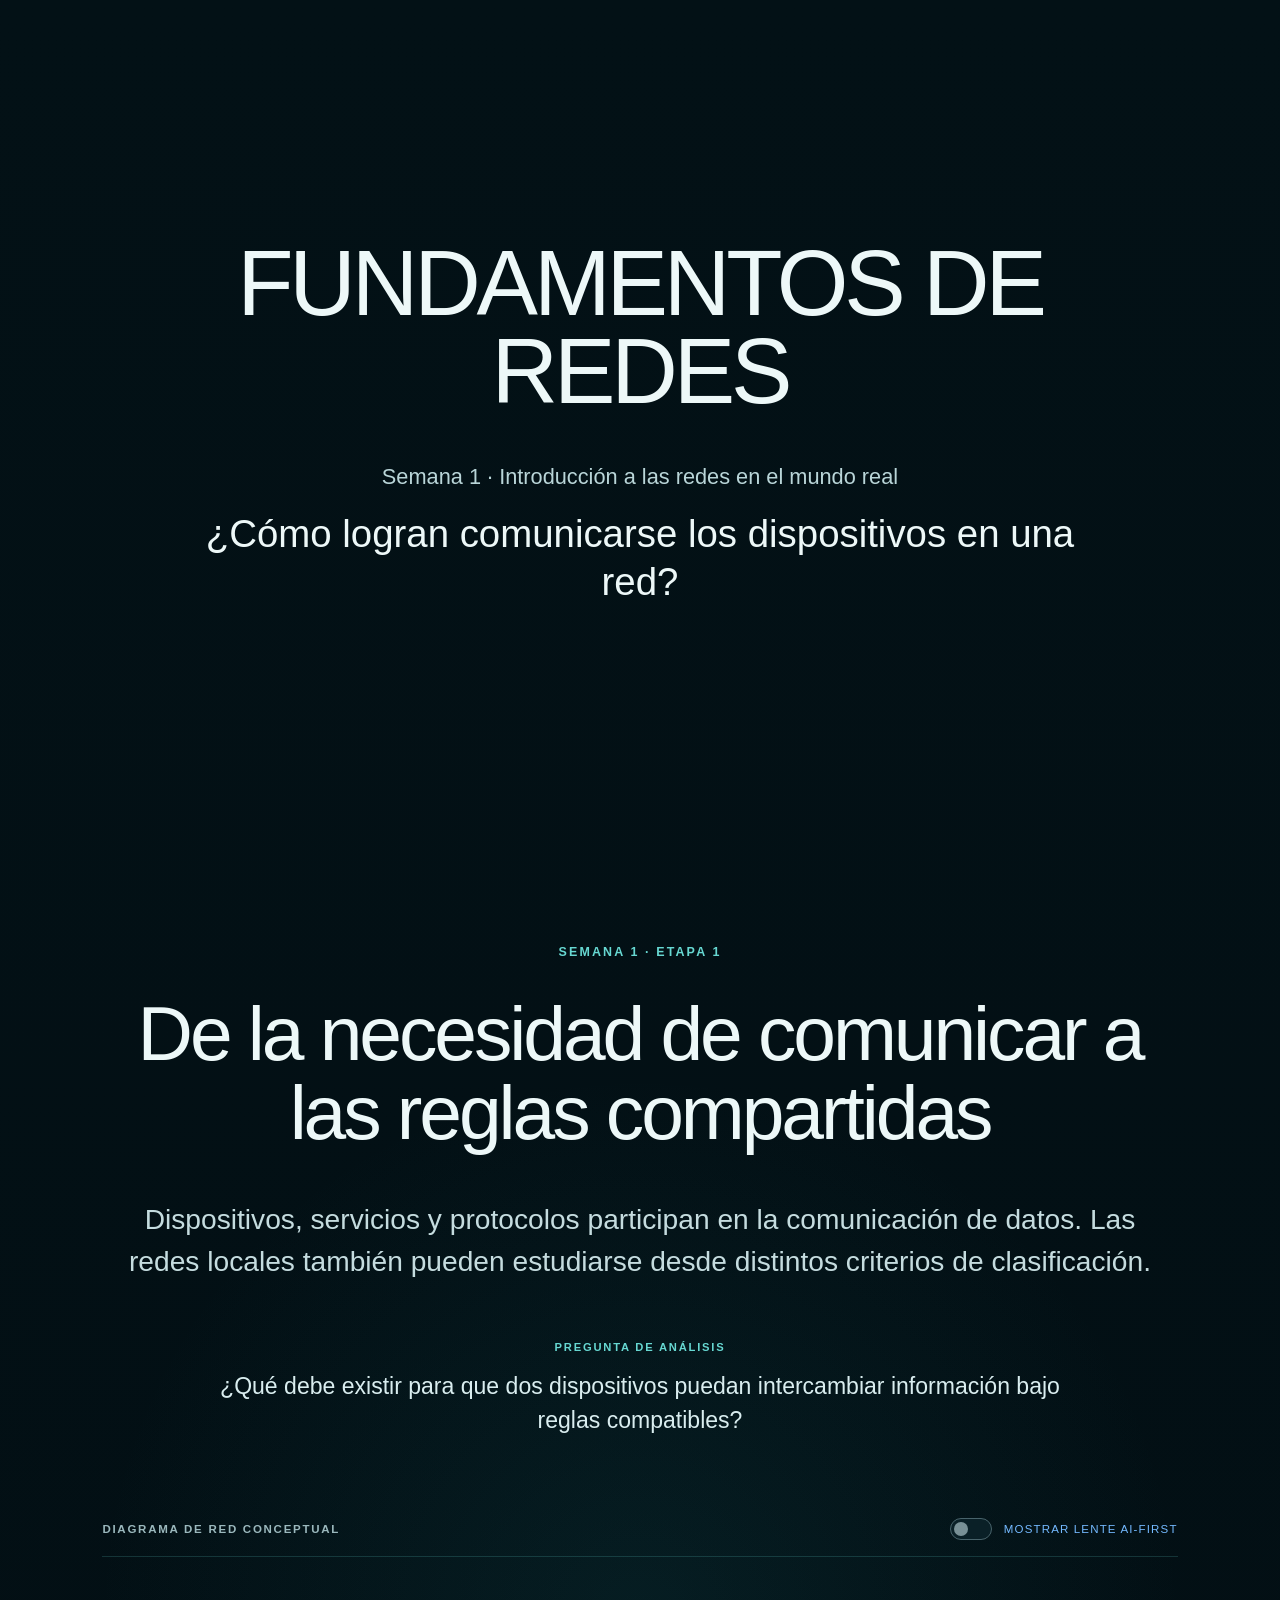
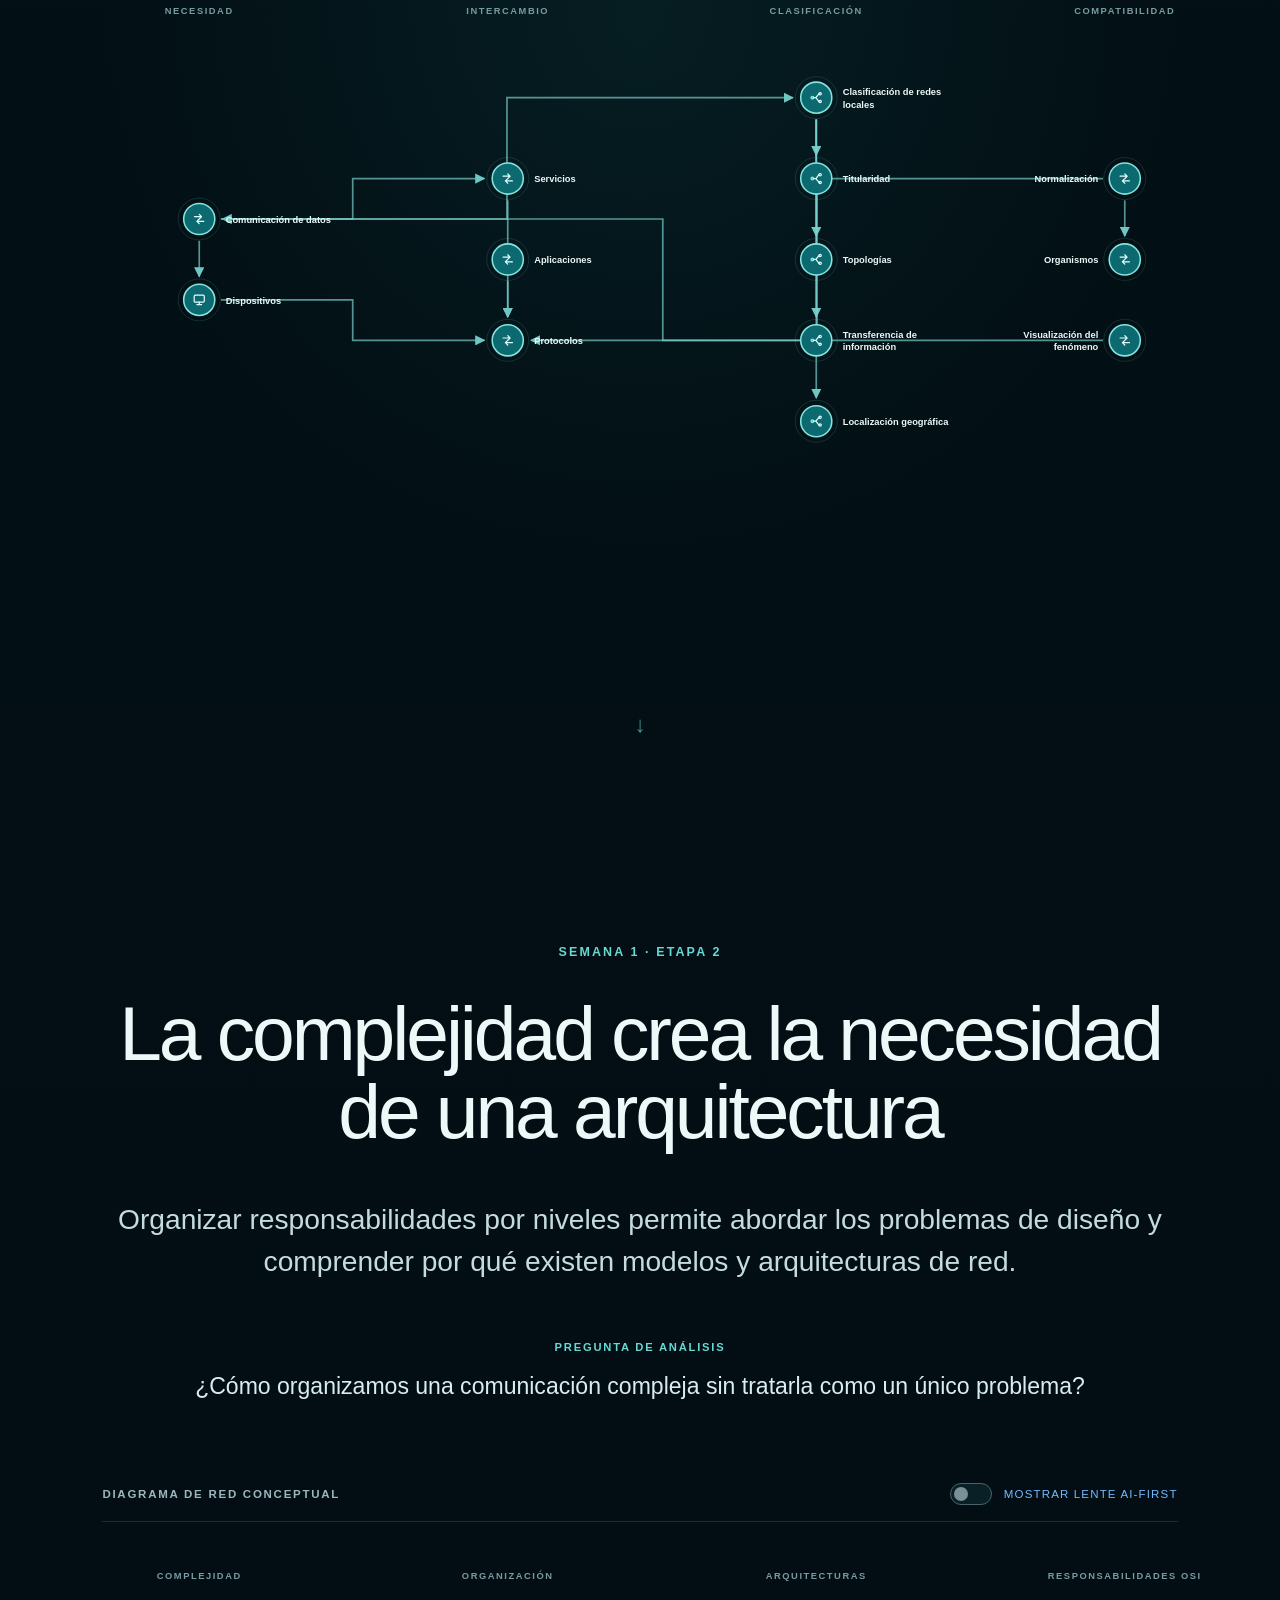
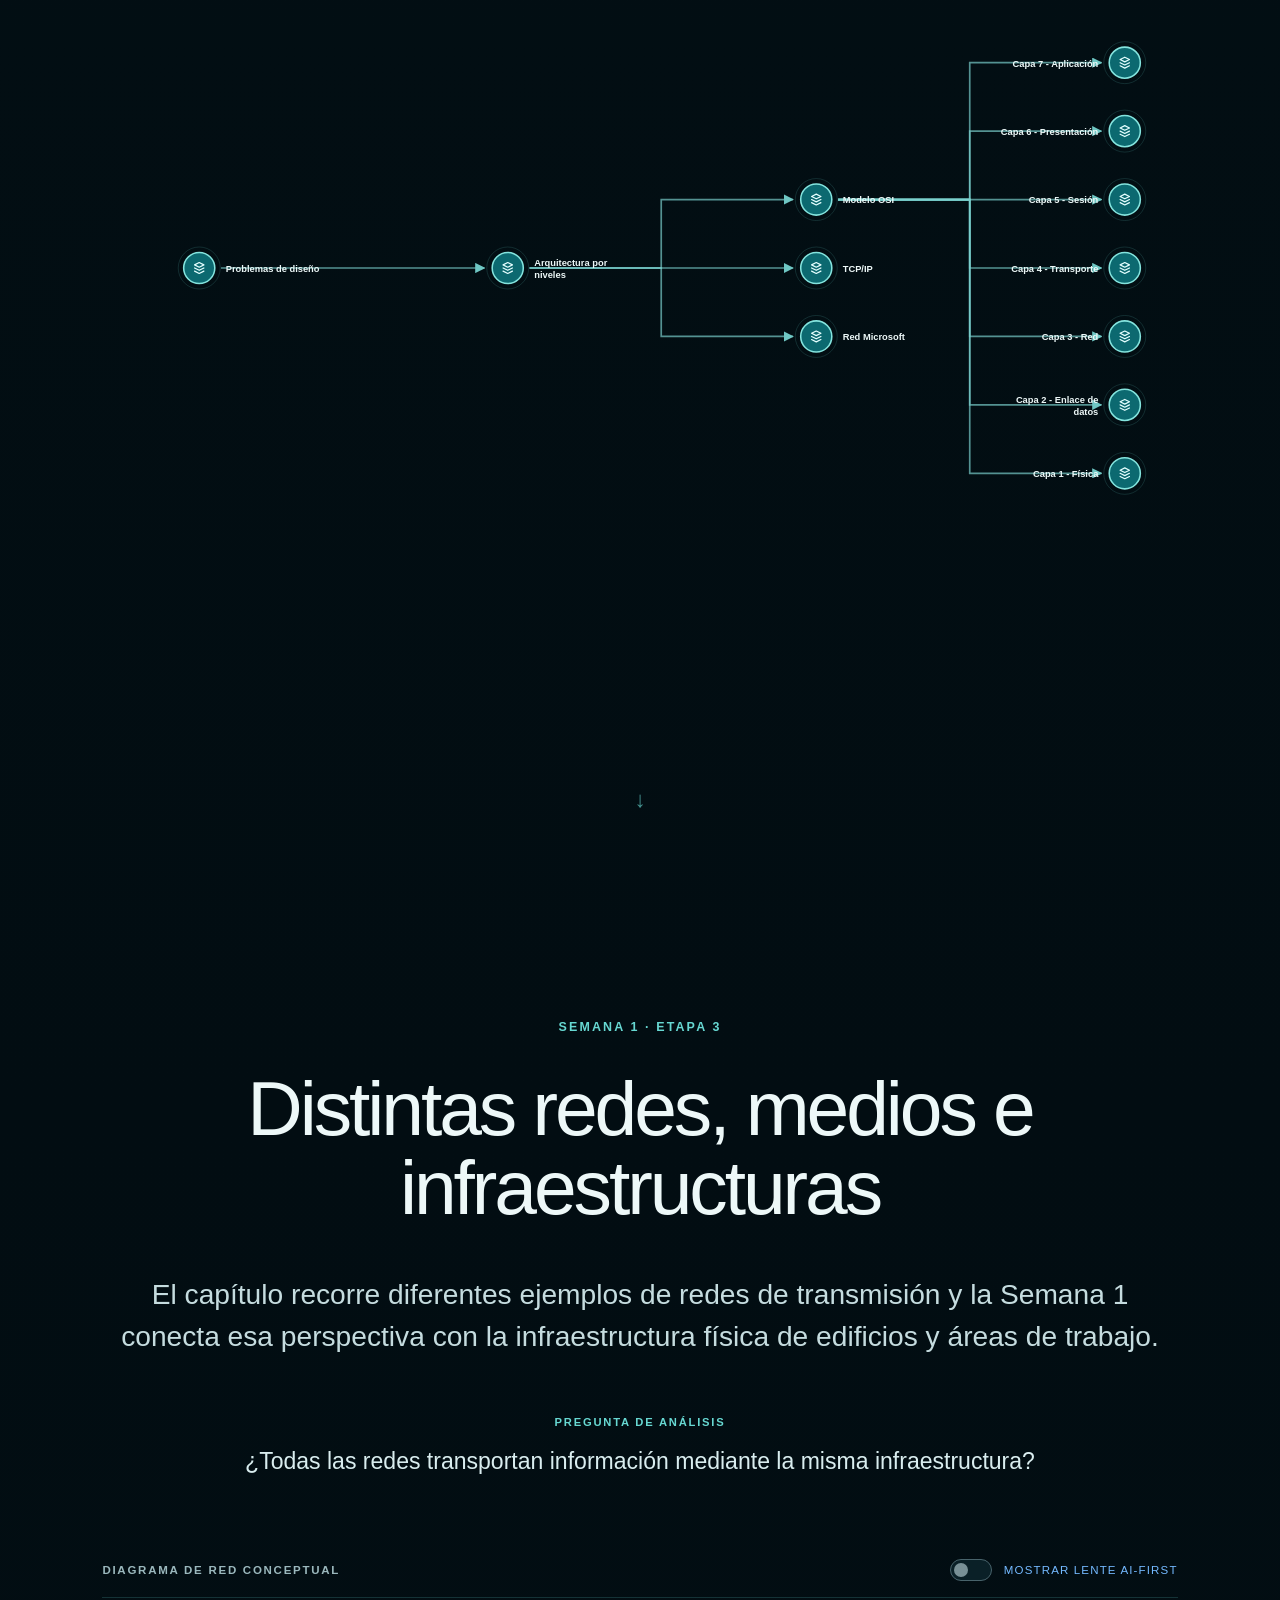
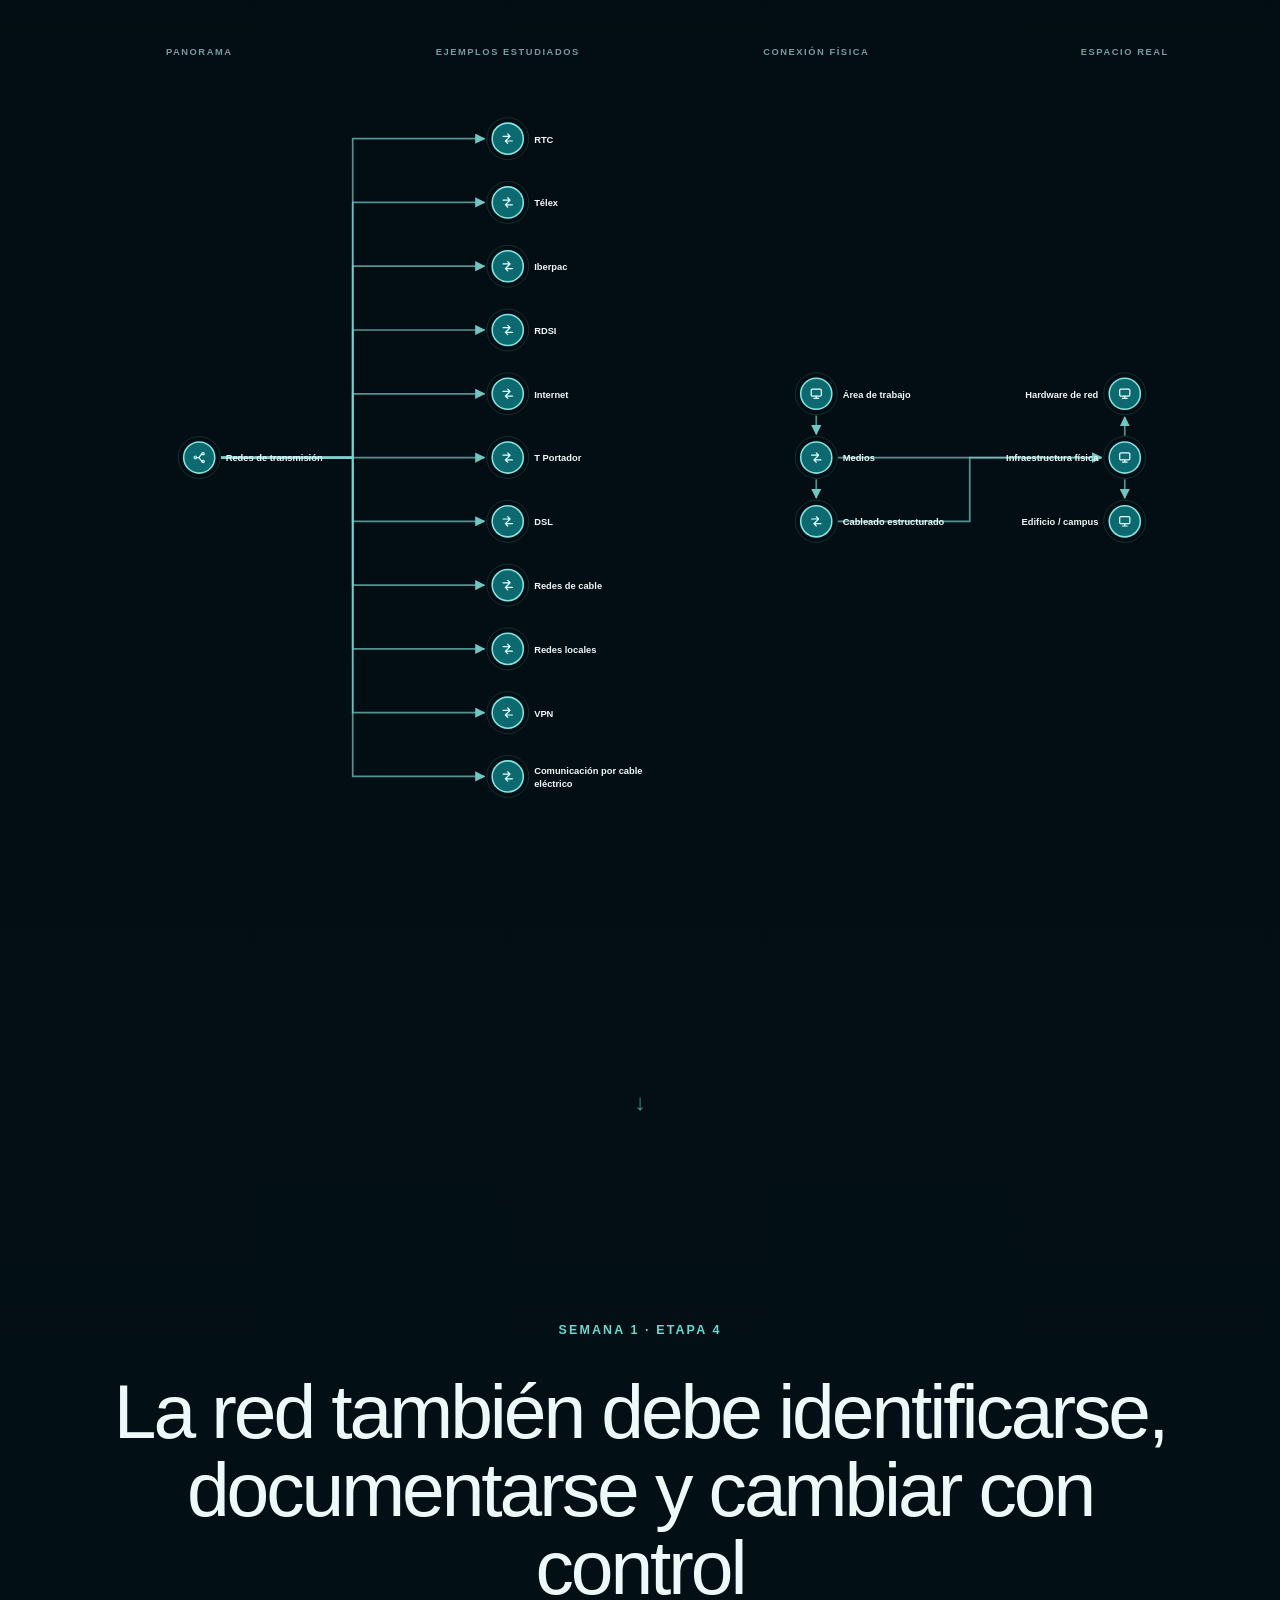
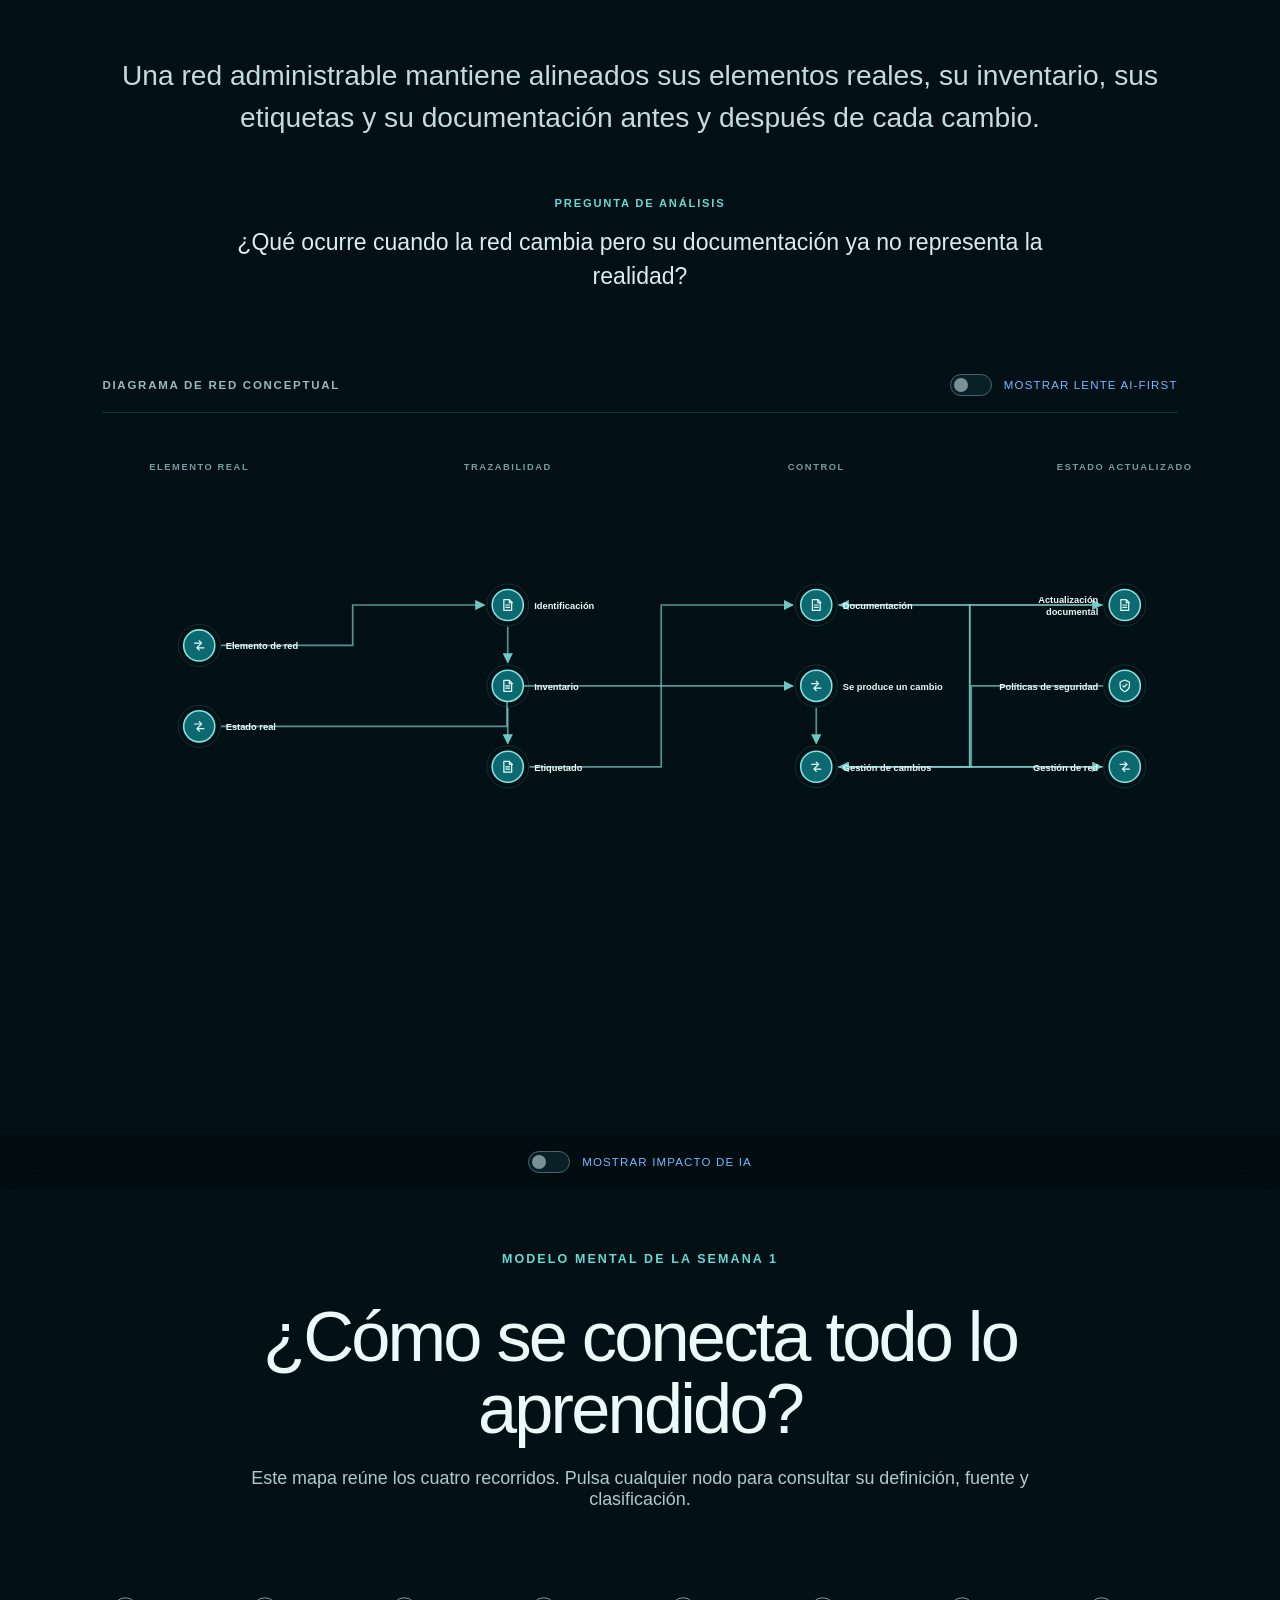
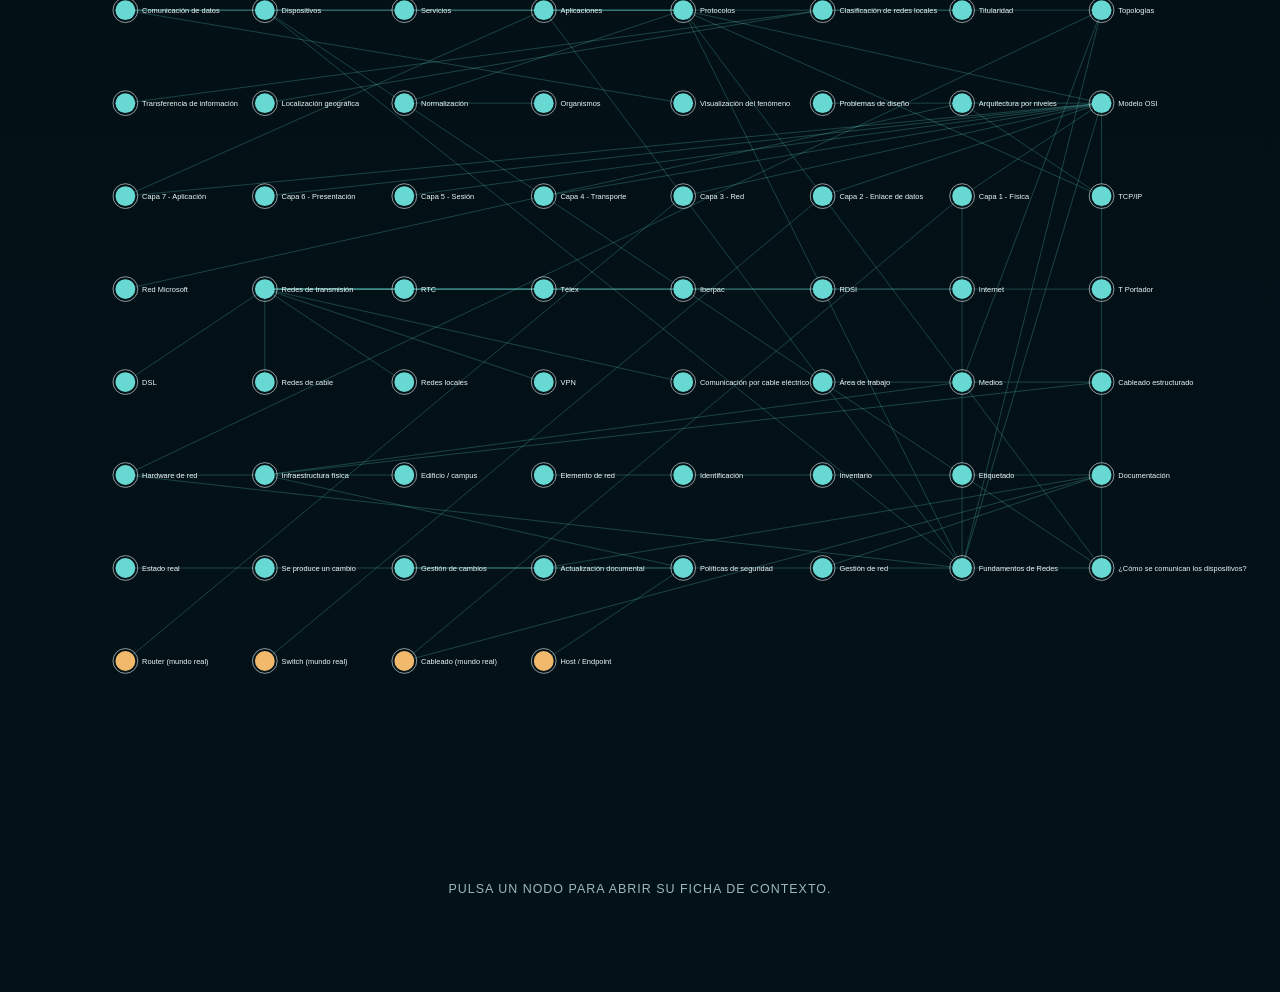
==== index.html @ 1e6d081b "Strengthen AI layer and horizontal detail panels" ====
<!doctype html>
<html lang="es">
<head>
  <meta charset="utf-8" />
  <meta name="viewport" content="width=device-width, initial-scale=1" />
  <meta name="robots" content="noindex, nofollow" />
  <meta name="description" content="Atlas interactivo de Fundamentos de Redes - Semana 1" />
  <title>Fundamentos de Redes — Atlas de Aprendizaje</title>
  <link rel="stylesheet" href="./styles.css?v=structured-ai-v1" />
</head>
<body>
  <main class="atlas-root">
    <header class="course-cover">
      <h1>FUNDAMENTOS DE REDES</h1>
      <h2>Semana 1 · Introducción a las redes en el mundo real</h2>
      <p class="lead">¿Cómo logran comunicarse los dispositivos en una red?</p>
    </header>

    <section class="journey-shell">
      <section id="storyFlow" class="story-flow" aria-label="Recorrido de la semana 1"></section>

      <section class="control-strip">
        <label class="ia-switch">
          <input id="aiToggle" type="checkbox" />
          <span class="switch-track" aria-hidden="true"><span></span></span>
          <span>Mostrar impacto de IA</span>
        </label>
      </section>

      <section class="diagram-wrap">
        <p class="kicker">Modelo mental de la Semana 1</p>
        <h3 class="map-heading">¿Cómo se conecta todo lo aprendido?</h3>
        <p class="map-caption">Este mapa reúne los cuatro recorridos. Pulsa cualquier nodo para consultar su definición, fuente y clasificación.</p>
        <svg id="knowledgeMap" viewBox="0 0 1900 1200" role="img" aria-labelledby="mapTitle mapDescription">
          <title id="mapTitle">Mapa de aprendizaje de Fundamentos de Redes — Semana 1</title>
          <desc id="mapDescription">Visualización de nodos y relaciones por tramos de guía académica.</desc>
          <g id="edgesLayer"></g>
          <g id="nodesLayer"></g>
        </svg>
      </section>

      <p class="section-kicker">Pulsa un nodo para abrir su ficha de contexto.</p>
    </section>

    <div id="nodeBackdrop" class="node-backdrop" hidden></div>
    <section id="nodePopup" class="node-popup" role="dialog" aria-modal="true" aria-labelledby="detailTitle" aria-hidden="true" hidden>
      <button id="closePopup" class="close-popup" type="button" aria-label="Cerrar detalle">×</button>
      <h4 id="detailTitle">Selecciona un nodo</h4>
      <dl id="detailContent"></dl>
    </section>
  </main>

  <script src="./app.js?v=structured-ai-v1"></script>
</body>
</html>
---- styles.css ----
:root {
  --bg: #031116;
  --bg-deep: #020b10;
  --text: #edf8f8;
  --muted: #9bb8bd;
  --canon: #67d8d2;
  --real: #f1b96b;
  --ai: #74b9ff;
  --aprendizaje: #ffd166;
  --comprendido: #06d6a0;
  --aplicado: #118ab2;
  --no-estudiado: #7b8794;
}

* { box-sizing: border-box; }
html { scroll-behavior: smooth; background: var(--bg-deep); }
body {
  margin: 0;
  color: var(--text);
  font-family: "Aptos Display", "Trebuchet MS", sans-serif;
  background: radial-gradient(circle at 50% 18%, rgba(29, 129, 135, .12), transparent 34rem), linear-gradient(180deg, #031116 0%, #020d12 48%, #031218 100%);
}
button, input { font: inherit; }
input { color-scheme: dark; }
.atlas-root { width: 100%; overflow: hidden; }

.course-cover {
  min-height: 92vh;
  padding: 12vh 7vw 10vh;
  display: flex;
  flex-direction: column;
  justify-content: center;
  align-items: center;
  text-align: center;
}
.kicker { margin: 0 0 2.2rem; color: var(--canon); letter-spacing: .17em; text-transform: uppercase; font-size: .78rem; font-weight: 700; }
.course-cover h1 { max-width: 1050px; margin: 0; font-size: clamp(3rem, 7.2vw, 7.5rem); line-height: .95; font-weight: 400; letter-spacing: -.045em; }
.course-cover h2 { margin: 3rem 0 1.3rem; color: #b9d5d8; font-size: clamp(1rem, 1.7vw, 1.45rem); font-weight: 400; }
.lead { max-width: 950px; margin: 0; font-size: clamp(1.45rem, 3vw, 2.8rem); line-height: 1.24; }
.meta { margin: 3.5rem 0 0; color: var(--canon); font-size: .95rem; }

.journey-shell { width: 100%; }
.story-flow { width: 100%; }

.story-panel {
  min-height: 100vh;
  padding: 13vh 8vw 10vh;
  display: flex;
  flex-direction: column;
  align-items: center;
  justify-content: center;
  text-align: center;
}
.story-panel h3 { max-width: 1180px; margin: 0; font-size: clamp(2.6rem, 6vw, 6.2rem); line-height: 1.02; font-weight: 300; letter-spacing: -.04em; }
.story-intro { max-width: 1050px; margin: 3rem 0 0; color: #c5dcdf; font-size: clamp(1.25rem, 2.2vw, 2rem); line-height: 1.5; }
.story-question { max-width: 900px; margin: 3.5rem 0 0; color: #d9edef; font-size: clamp(1.15rem, 1.8vw, 1.5rem); line-height: 1.5; }
.story-question span { display: block; margin-bottom: .8rem; color: var(--canon); font-size: .7rem; font-weight: 700; letter-spacing: .16em; text-transform: uppercase; }
.scroll-cue { margin-top: 4rem; color: var(--canon); font-size: 1.4rem; opacity: .65; }

.stage-infographic {
  width: min(1240px, 100%);
  margin: 5rem auto 0;
  text-align: left;
}
.stage-visual-head {
  display: flex;
  align-items: center;
  justify-content: space-between;
  gap: 1.5rem;
  padding-bottom: 1rem;
  border-bottom: 1px solid rgba(103, 216, 210, .18);
}
.stage-visual-head p {
  margin: 0;
  color: var(--muted);
  font-size: .72rem;
  font-weight: 700;
  letter-spacing: .15em;
  text-transform: uppercase;
}
.stage-infographic svg {
  width: 100%;
  min-width: 1120px;
  min-height: 0;
  margin-top: 1.5rem;
}
.stage-column-label {
  fill: #789ba1;
  font-size: 12px;
  font-weight: 700;
  letter-spacing: 2px;
  text-anchor: middle;
  text-transform: uppercase;
}
.stage-node circle:first-child {
  fill: #0c6970;
  stroke: #84e4de;
  stroke-width: 2;
  transition: fill .2s ease, filter .2s ease, transform .2s ease;
  transform-box: fill-box;
  transform-origin: center;
}
.stage-node-halo {
  fill: transparent;
  stroke: rgba(103, 216, 210, .2);
  stroke-width: 1;
}
.stage-node-icon { fill: none; stroke: #e5ffff; stroke-width: 1.55; stroke-linecap: round; stroke-linejoin: round; pointer-events: none; }
.stage-node text {
  fill: var(--text);
  font-size: 12px;
  font-weight: 600;
  pointer-events: none;
}
.stage-node .label-right { text-anchor: start; }
.stage-node .label-left { text-anchor: end; }
.stage-node { cursor: pointer; }
.stage-node:hover circle:first-child, .stage-node:focus-visible circle:first-child { fill: #12a59f; filter: drop-shadow(0 0 10px rgba(103, 216, 210, .65)); transform: scale(1.12); }
.stage-edge { fill: none; stroke: rgba(123, 210, 207, .68); stroke-width: 2.2; }
.stage-base-network { opacity: 1; }
.stage-arrow-head { fill: #6fc7c4; }
.stage-ai-origin { fill: none; stroke: rgba(116, 185, 255, .62); stroke-width: 2; stroke-dasharray: 5 9; }
.stage-ai-edge { fill: none; stroke: var(--ai); stroke-width: 2.8; filter: drop-shadow(0 0 5px rgba(116, 185, 255, .72)); }
.ai-arrow-head { fill: var(--ai); }
.stage-ai-touchpoint circle { fill: var(--ai); stroke: #d6ebff; stroke-width: 2; filter: drop-shadow(0 0 8px rgba(116, 185, 255, .8)); }
.stage-ai-touchpoint .ai-term-pill { fill: #0a2740; stroke: rgba(116, 185, 255, .72); stroke-width: 1; }
.stage-ai-touchpoint text { fill: #b9dcff; font-size: 12px; font-weight: 700; text-anchor: middle; }
.stage-ai-touchpoint { cursor: pointer; }
.stage-ai-touchpoint:hover .ai-term-pill, .stage-ai-touchpoint:focus-visible .ai-term-pill { fill: #164f7d; stroke: #d7ebff; }
.stage-ai-touchpoint:hover circle, .stage-ai-touchpoint:focus-visible circle { filter: drop-shadow(0 0 13px rgba(116, 185, 255, 1)); }
.stage-ai-hub circle:first-child { fill: #4b9fff; stroke: #e1f0ff; stroke-width: 2.5; filter: drop-shadow(0 0 18px rgba(78, 158, 255, .95)); }
.stage-ai-hub-ring { fill: transparent; stroke: rgba(116, 185, 255, .5); stroke-width: 1.5; stroke-dasharray: 4 6; }
.stage-ai-hub text { fill: #bfe0ff; font-size: 13px; font-weight: 800; letter-spacing: 2px; text-anchor: middle; }
.ai-stage-layer { opacity: 1; transition: opacity .3s ease; }
.ai-stage-layer.is-hidden { opacity: 0; pointer-events: none; }
.ai-stage-explanation {
  margin-top: -1.5rem;
  padding: 1.4rem 0 0;
  border-top: 1px solid rgba(116, 185, 255, .24);
  transition: opacity .3s ease, max-height .35s ease, margin .35s ease, padding .35s ease;
  max-height: 500px;
  overflow: hidden;
}
.ai-stage-explanation.is-hidden { max-height: 0; margin-top: 0; padding: 0; border-color: transparent; }
.ai-stage-summary { display: flex; flex-wrap: wrap; justify-content: center; gap: .45rem .7rem; color: #b6cbd1; font-size: .82rem; }
.ai-stage-summary span { color: var(--ai); font-weight: 800; letter-spacing: .1em; }
.ai-stage-summary b { color: #e4f2ff; text-transform: uppercase; letter-spacing: .06em; }
.ai-term-grid { margin-top: 1.3rem; display: grid; grid-template-columns: repeat(auto-fit, minmax(230px, 1fr)); gap: 1.5rem; }
.ai-term-grid article { padding-left: 1rem; border-left: 2px solid var(--ai); }
.ai-term-grid strong { color: #c9e5ff; font-size: .9rem; }
.ai-term-grid p { margin: .35rem 0 0; color: #8faebc; font-size: .82rem; line-height: 1.5; }
.ai-note { margin: .5rem auto 0; color: #8faebc; text-align: center; font-size: .85rem; }

.control-strip {
  position: sticky;
  top: 0;
  z-index: 20;
  padding: 1rem 6vw;
  display: flex;
  align-items: center;
  justify-content: center;
  background: rgba(2, 13, 18, .88);
  backdrop-filter: blur(16px);
}
.ia-switch { display: inline-flex; align-items: center; gap: .75rem; color: var(--ai); cursor: pointer; font-size: .72rem; letter-spacing: .1em; text-transform: uppercase; }
.ia-switch input { position: absolute; opacity: 0; pointer-events: none; }
.switch-track { width: 42px; height: 22px; padding: 3px; display: inline-flex; align-items: center; border: 1px solid #48636b; border-radius: 999px; background: #0a2027; transition: .25s ease; }
.switch-track span { width: 14px; height: 14px; border-radius: 50%; background: #789096; transition: .25s ease; }
.ia-switch input:checked + .switch-track { border-color: var(--ai); background: rgba(116, 185, 255, .18); }
.ia-switch input:checked + .switch-track span { transform: translateX(18px); background: var(--ai); box-shadow: 0 0 14px rgba(116, 185, 255, .7); }
.ia-switch input:focus-visible + .switch-track { outline: 2px solid var(--text); outline-offset: 3px; }

.diagram-wrap {
  width: 100%;
  min-height: 92vh;
  padding: 7vh 4vw 3vh;
  display: flex;
  flex-direction: column;
  justify-content: center;
  overflow-x: auto;
}
.map-caption { margin: 0 auto 2rem; max-width: 850px; color: #afc9cd; text-align: center; font-size: clamp(1rem, 1.4vw, 1.2rem); }
.diagram-wrap > .kicker { text-align: center; }
.map-heading { margin: 0 auto 1.5rem; max-width: 1000px; text-align: center; font-size: clamp(2.5rem, 5.5vw, 5.4rem); line-height: 1.02; font-weight: 300; letter-spacing: -.04em; }
svg { display: block; width: 100%; min-width: 900px; min-height: 620px; overflow: visible; background: transparent; }
.node-dot { cursor: pointer; }
.node-label { font-size: 12px; fill: var(--text); }
.node-dot:focus-visible { outline: 2px solid var(--canon); outline-offset: 3px; }
.edge-line { stroke: rgba(103, 216, 210, .31); stroke-width: 1.3; }
.edge-line.dashed { stroke-dasharray: 5 7; }
.edge-line.ai { stroke: var(--ai); stroke-width: 1.8; stroke-dasharray: 3 8; }
.node-ring { stroke: rgba(237, 248, 248, .72); stroke-width: 1.3; fill: transparent; }
.journey-shell > .section-kicker { margin: 0; padding: 2rem 6vw 6rem; color: var(--muted); text-align: center; font-size: .78rem; font-weight: 400; letter-spacing: .08em; text-transform: uppercase; }

.node-popup {
  position: fixed;
  inset: 0;
  z-index: 1000;
  width: min(1180px, calc(100vw - 40px));
  max-height: 92vh;
  overflow: visible;
  margin: auto;
  padding: 2.2rem 2.4rem;
  border: 1px solid rgba(103, 216, 210, .35);
  border-radius: 20px;
  background: rgba(3, 20, 27, .98);
  box-shadow: 0 30px 100px rgba(0, 0, 0, .65);
  backdrop-filter: blur(18px);
}
.node-popup[hidden], .node-backdrop[hidden] { display: none; }
.node-popup h4 { margin: 0 3rem 1.5rem 0; font-size: clamp(1.7rem, 4vw, 2.5rem); font-weight: 400; }
.node-popup dl { margin: 0; display: grid; grid-template-columns: repeat(3, minmax(0, 1fr)); gap: 1rem 1.5rem; }
.detail-item { min-width: 0; padding: 1rem 1.1rem; border-left: 1px solid rgba(103, 216, 210, .28); background: rgba(9, 35, 43, .42); }
.detail-item.detail-lead { grid-column: span 2; border-left-color: var(--canon); }
.node-popup dt { margin: 0 0 .5rem; color: var(--canon); font-size: .7rem; letter-spacing: .1em; text-transform: uppercase; }
.node-popup dd { margin: 0; color: #dcebed; line-height: 1.45; font-size: .9rem; overflow-wrap: anywhere; }
.node-popup .ai-detail-grid { grid-template-columns: repeat(4, minmax(0, 1fr)); }
.node-popup .ai-detail-grid .detail-lead { grid-column: span 2; }
.close-popup { position: sticky; top: 0; float: right; border: 0; background: transparent; color: var(--text); cursor: pointer; font-size: 1.6rem; }
.node-backdrop { position: fixed; inset: 0; z-index: 999; background: rgba(0, 5, 8, .76); backdrop-filter: blur(5px); }
.ai-badge { display: inline-flex; padding: .25rem .55rem; border: 1px solid rgba(116, 185, 255, .6); border-radius: 999px; color: var(--ai); font-size: .7rem; }
.evidence-tag { display: inline-flex; padding: .35rem .65rem; border: 1px solid rgba(103, 216, 210, .4); border-radius: 999px; color: #c9f4f1; font-size: .78rem; }
.evidence-tag.ai-evidence { border-color: rgba(116, 185, 255, .6); color: #c6e4ff; }

@media (max-width: 980px) {
  .node-popup { max-height: 90vh; overflow: auto; }
  .node-popup dl, .node-popup .ai-detail-grid { grid-template-columns: repeat(2, minmax(0, 1fr)); }
}

@media (max-width: 760px) {
  .course-cover { min-height: 86vh; padding-inline: 1.4rem; }
  .course-cover h1 { font-size: clamp(2.8rem, 13vw, 4.7rem); }
  .story-panel { min-height: 72vh; padding: 10vh 1.4rem 8vh; }
  .story-panel h3 { font-size: clamp(2.25rem, 11vw, 4rem); }
  .stage-visual-head { align-items: flex-start; flex-direction: column; }
  .stage-infographic { overflow-x: auto; }
  .diagram-wrap { padding-inline: 1.4rem; }
  .node-popup { padding: 1.5rem; border-radius: 14px; }
  .node-popup dl, .node-popup .ai-detail-grid { grid-template-columns: 1fr; }
  .detail-item.detail-lead, .node-popup .ai-detail-grid .detail-lead { grid-column: auto; }
}
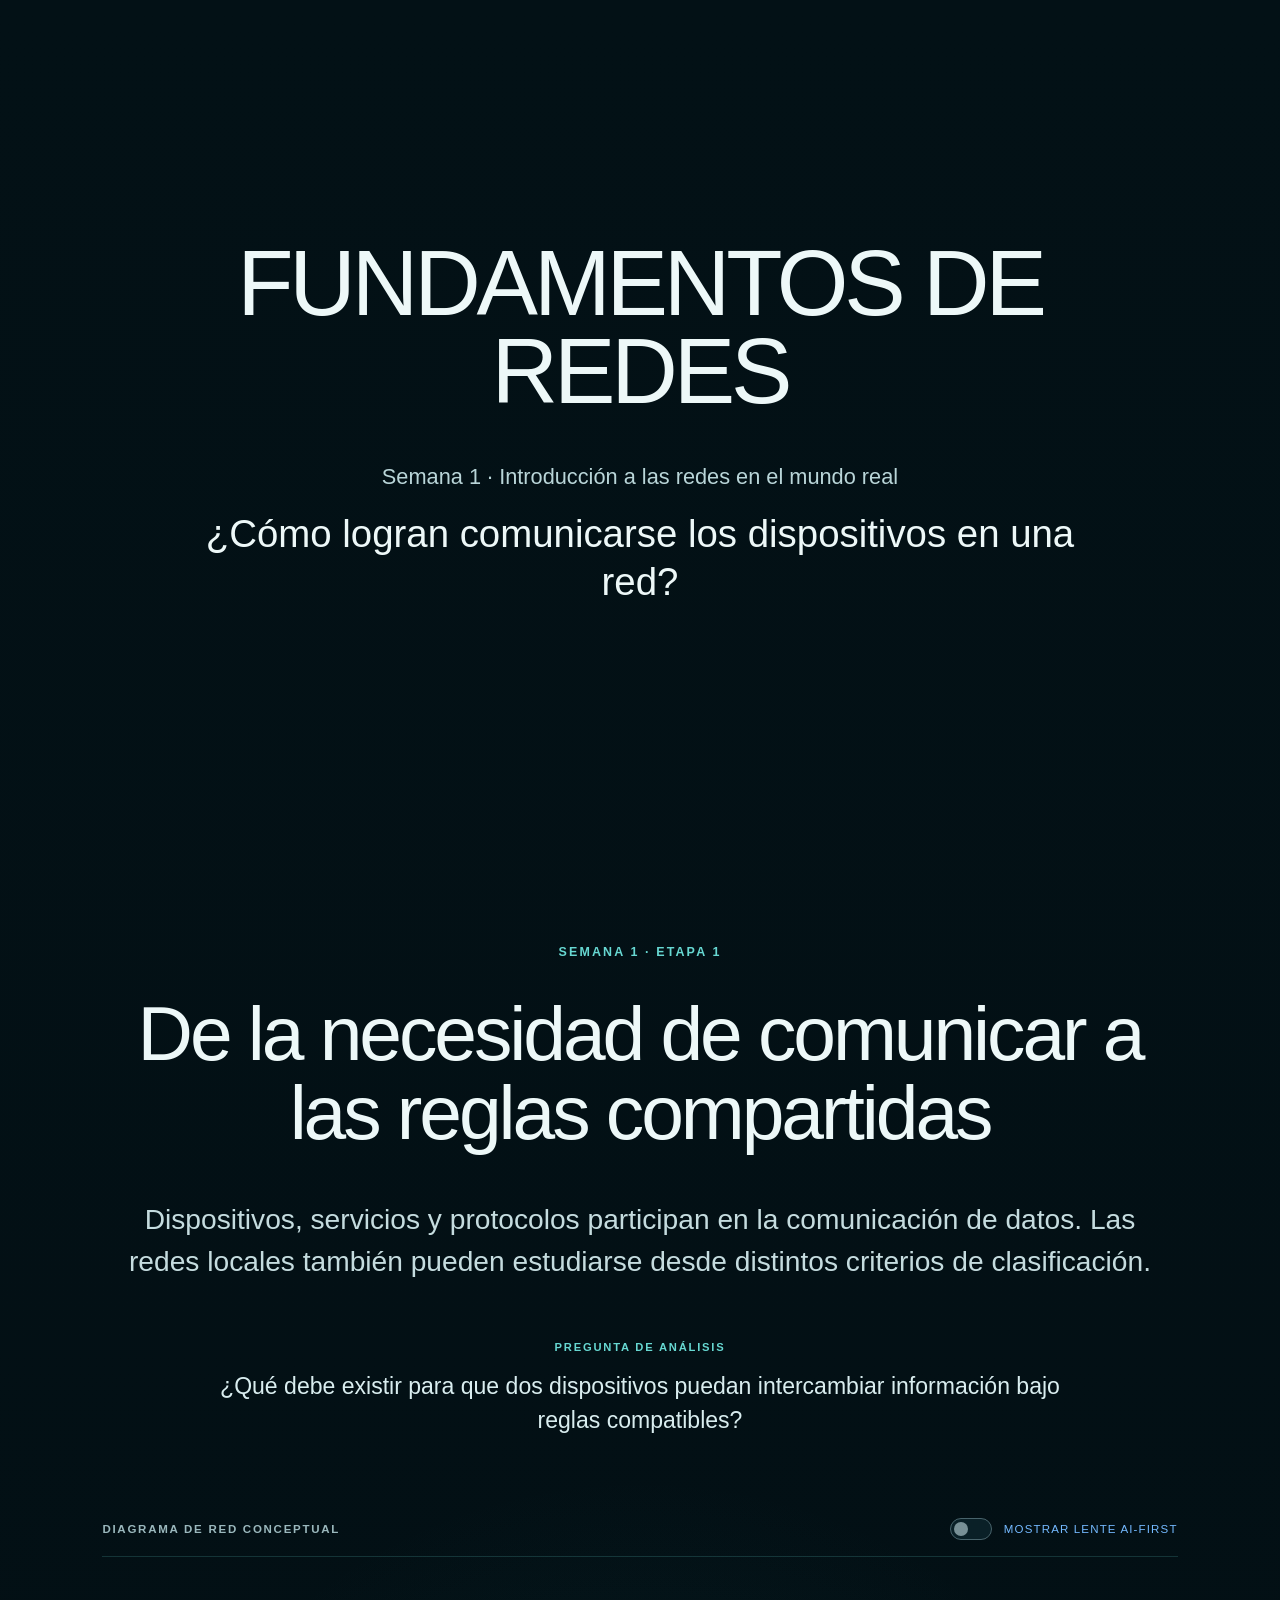
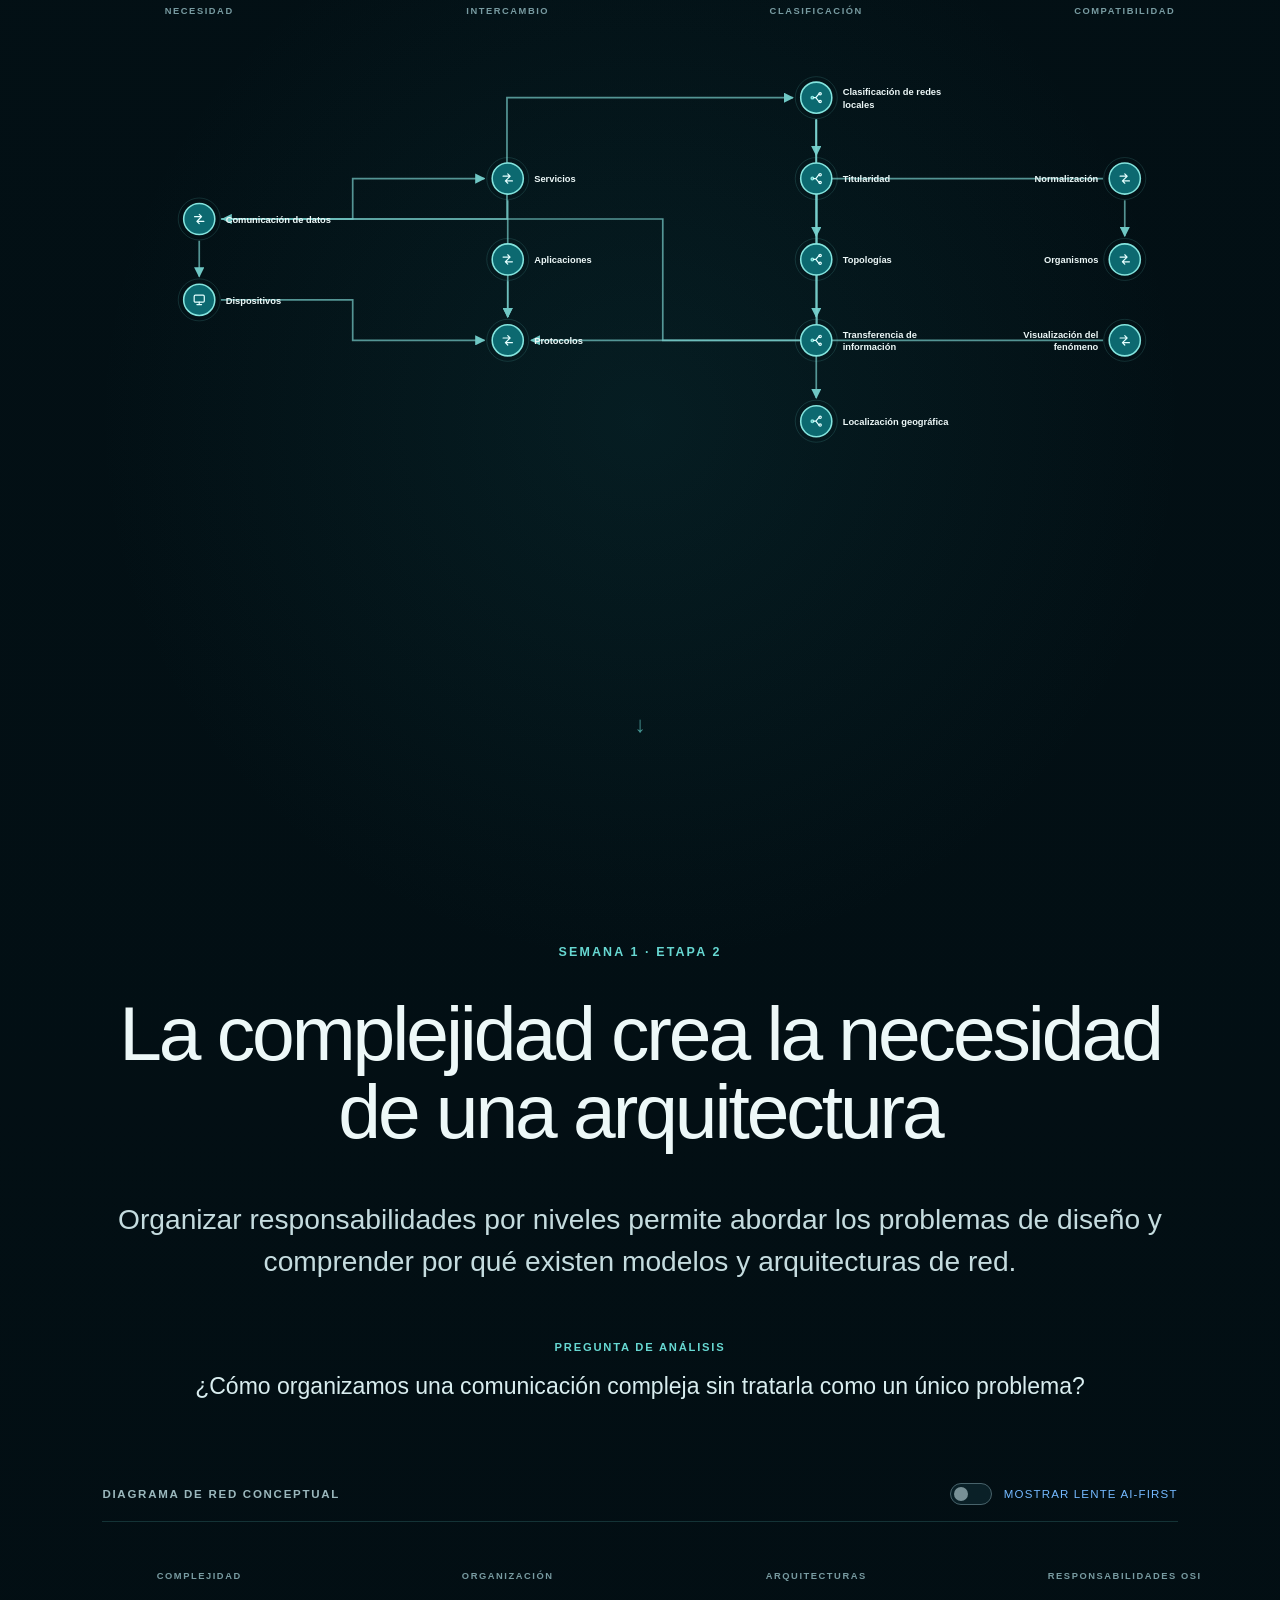
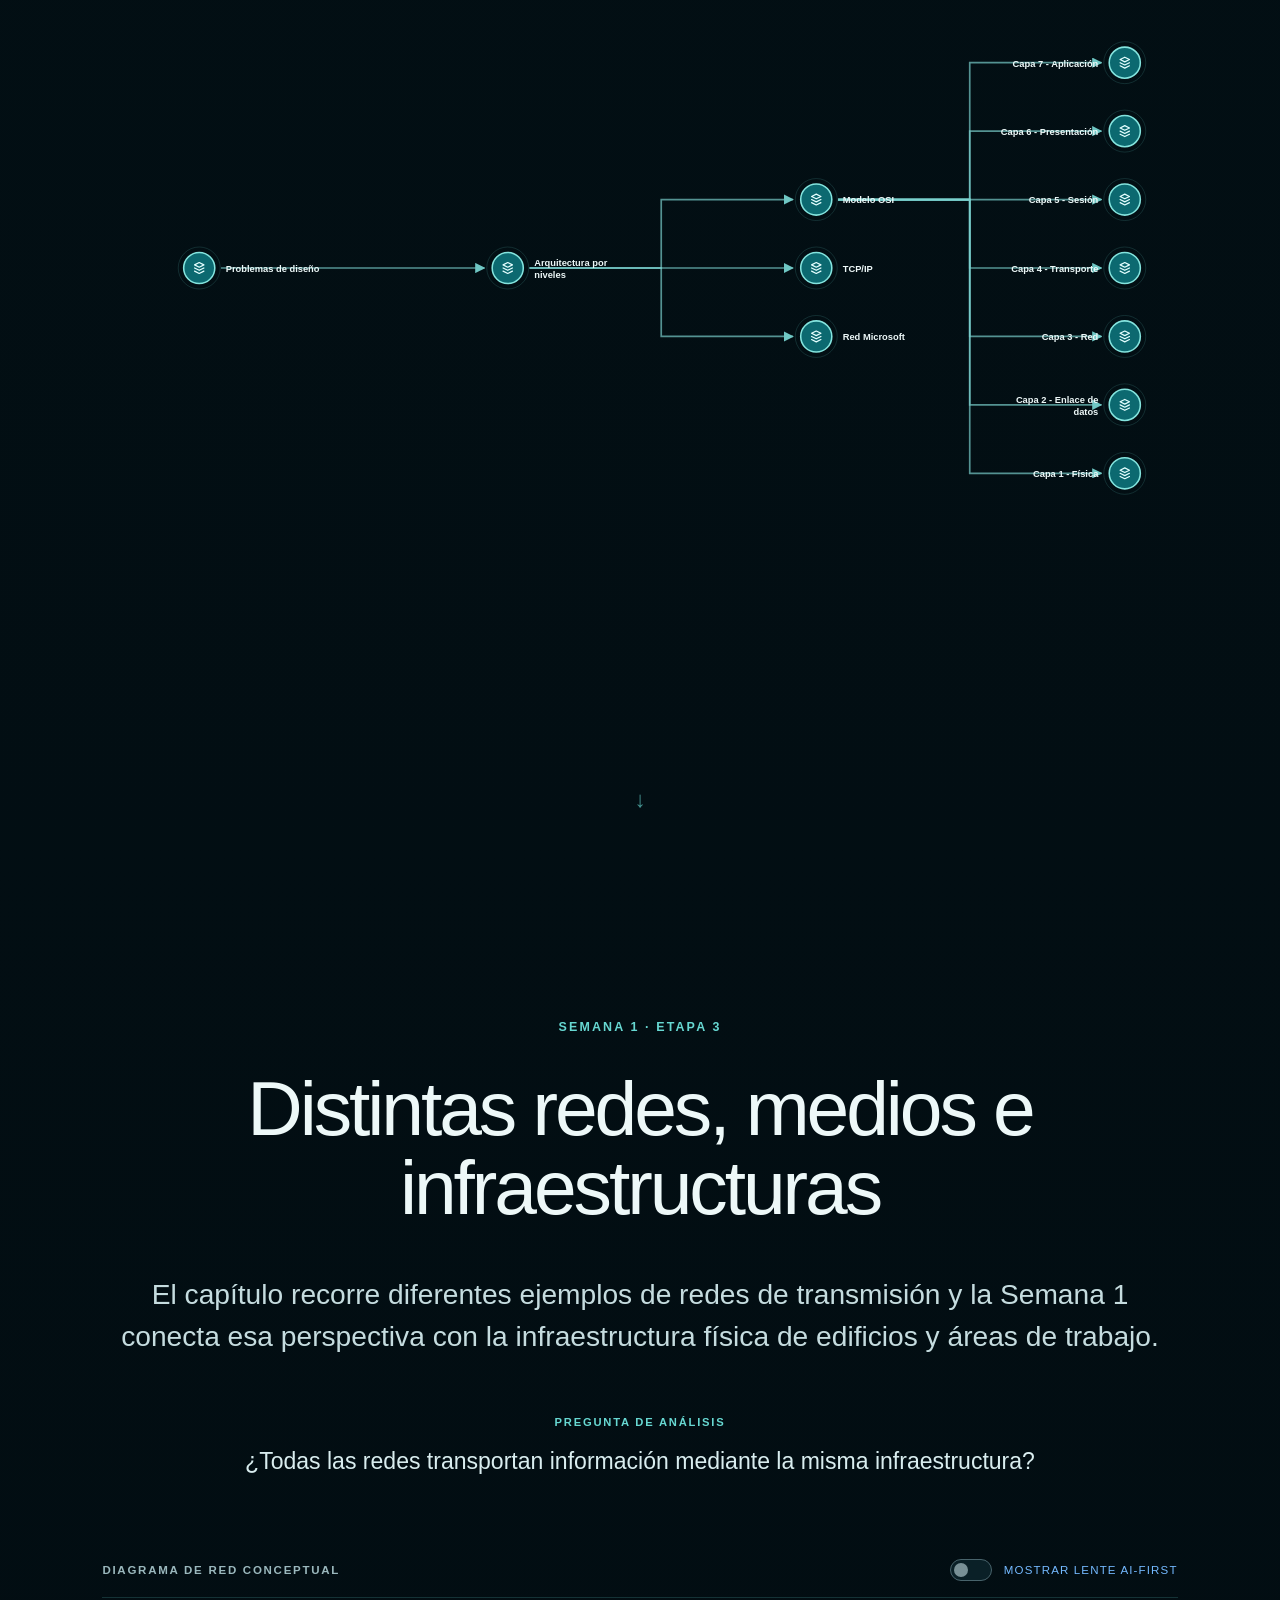
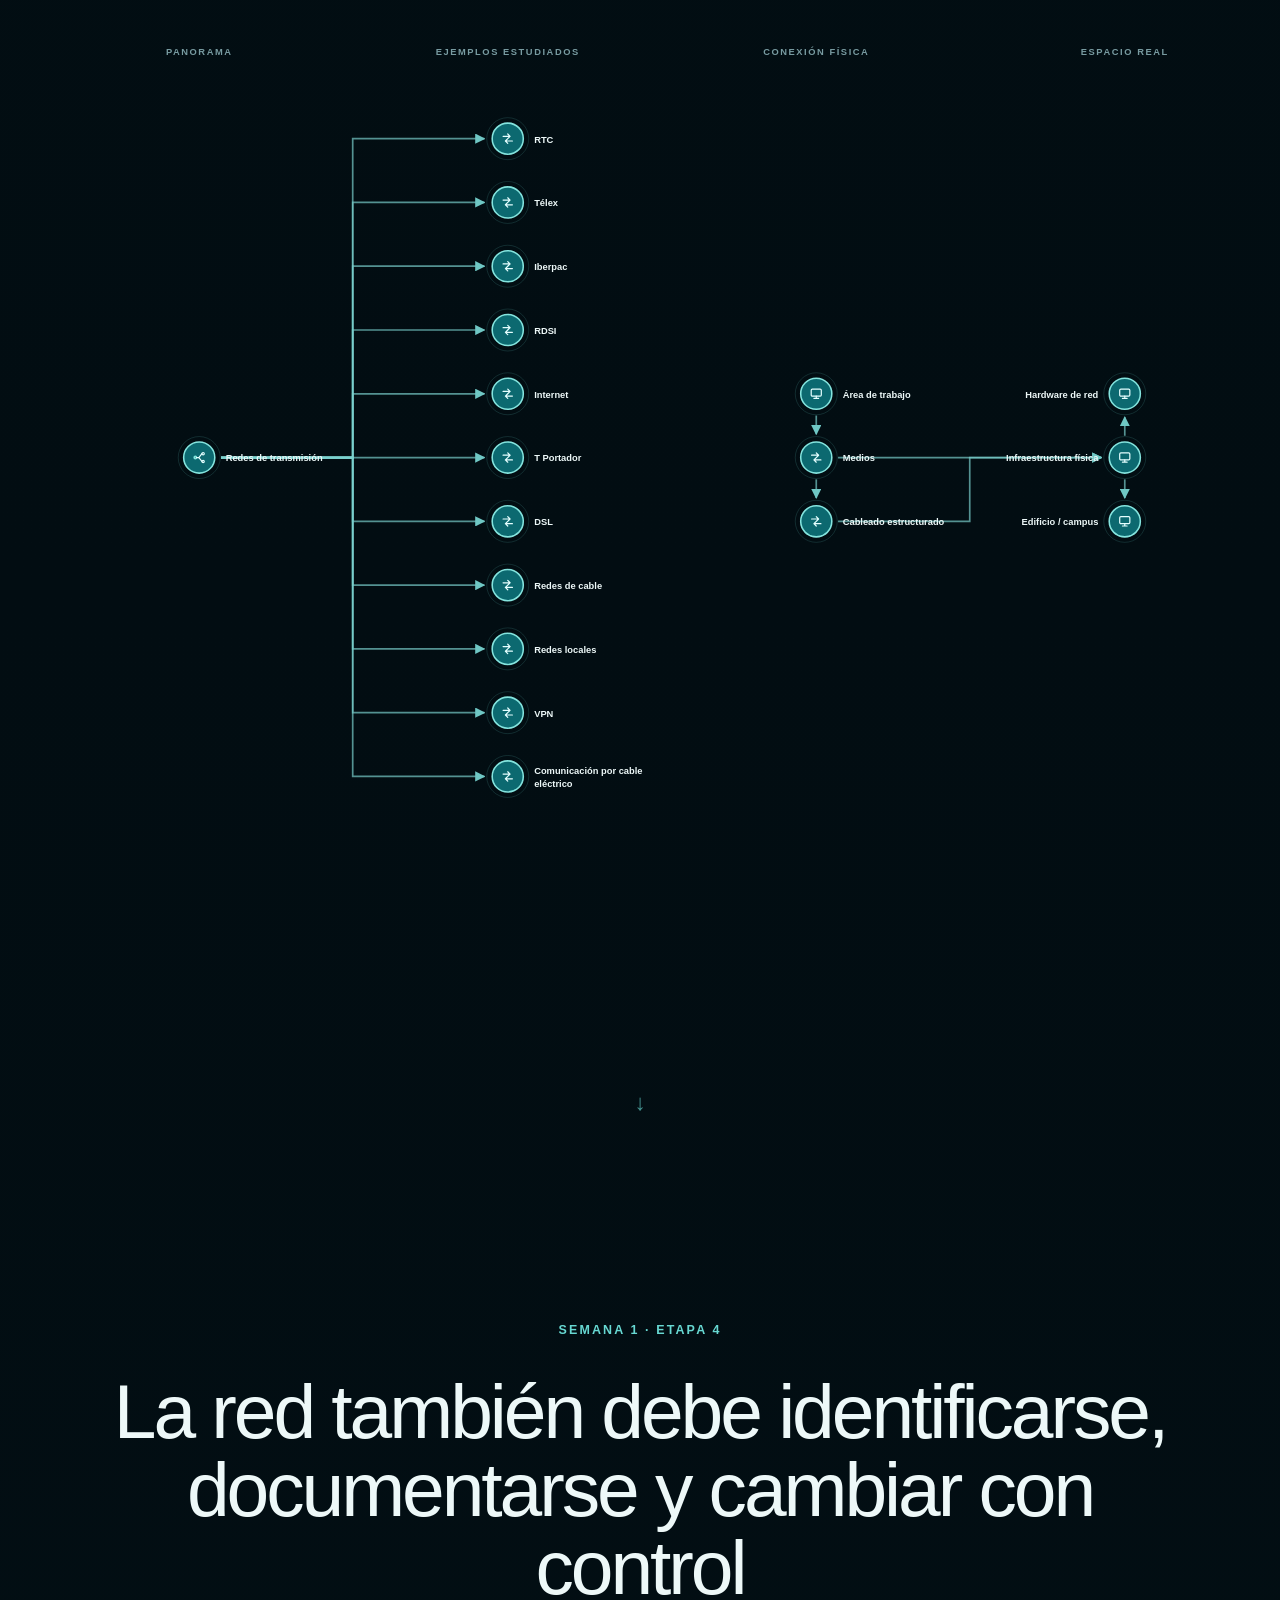
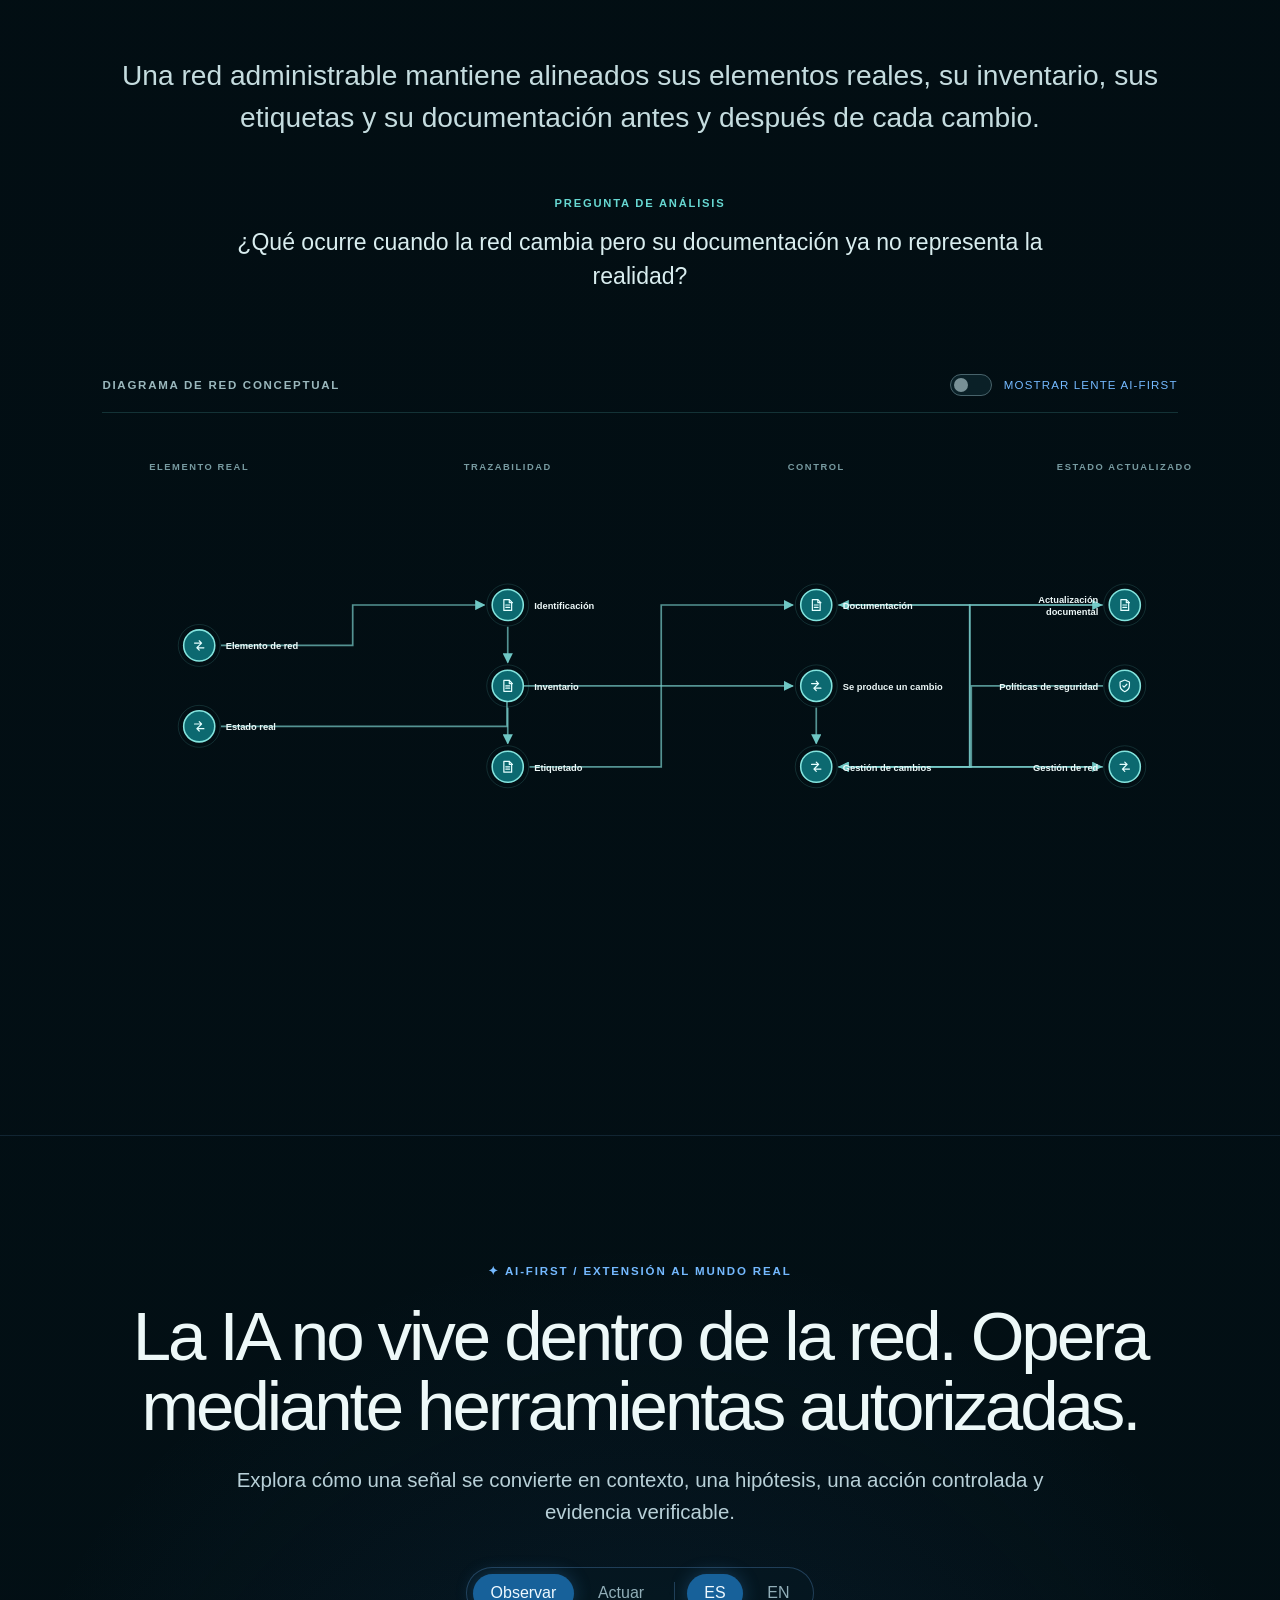
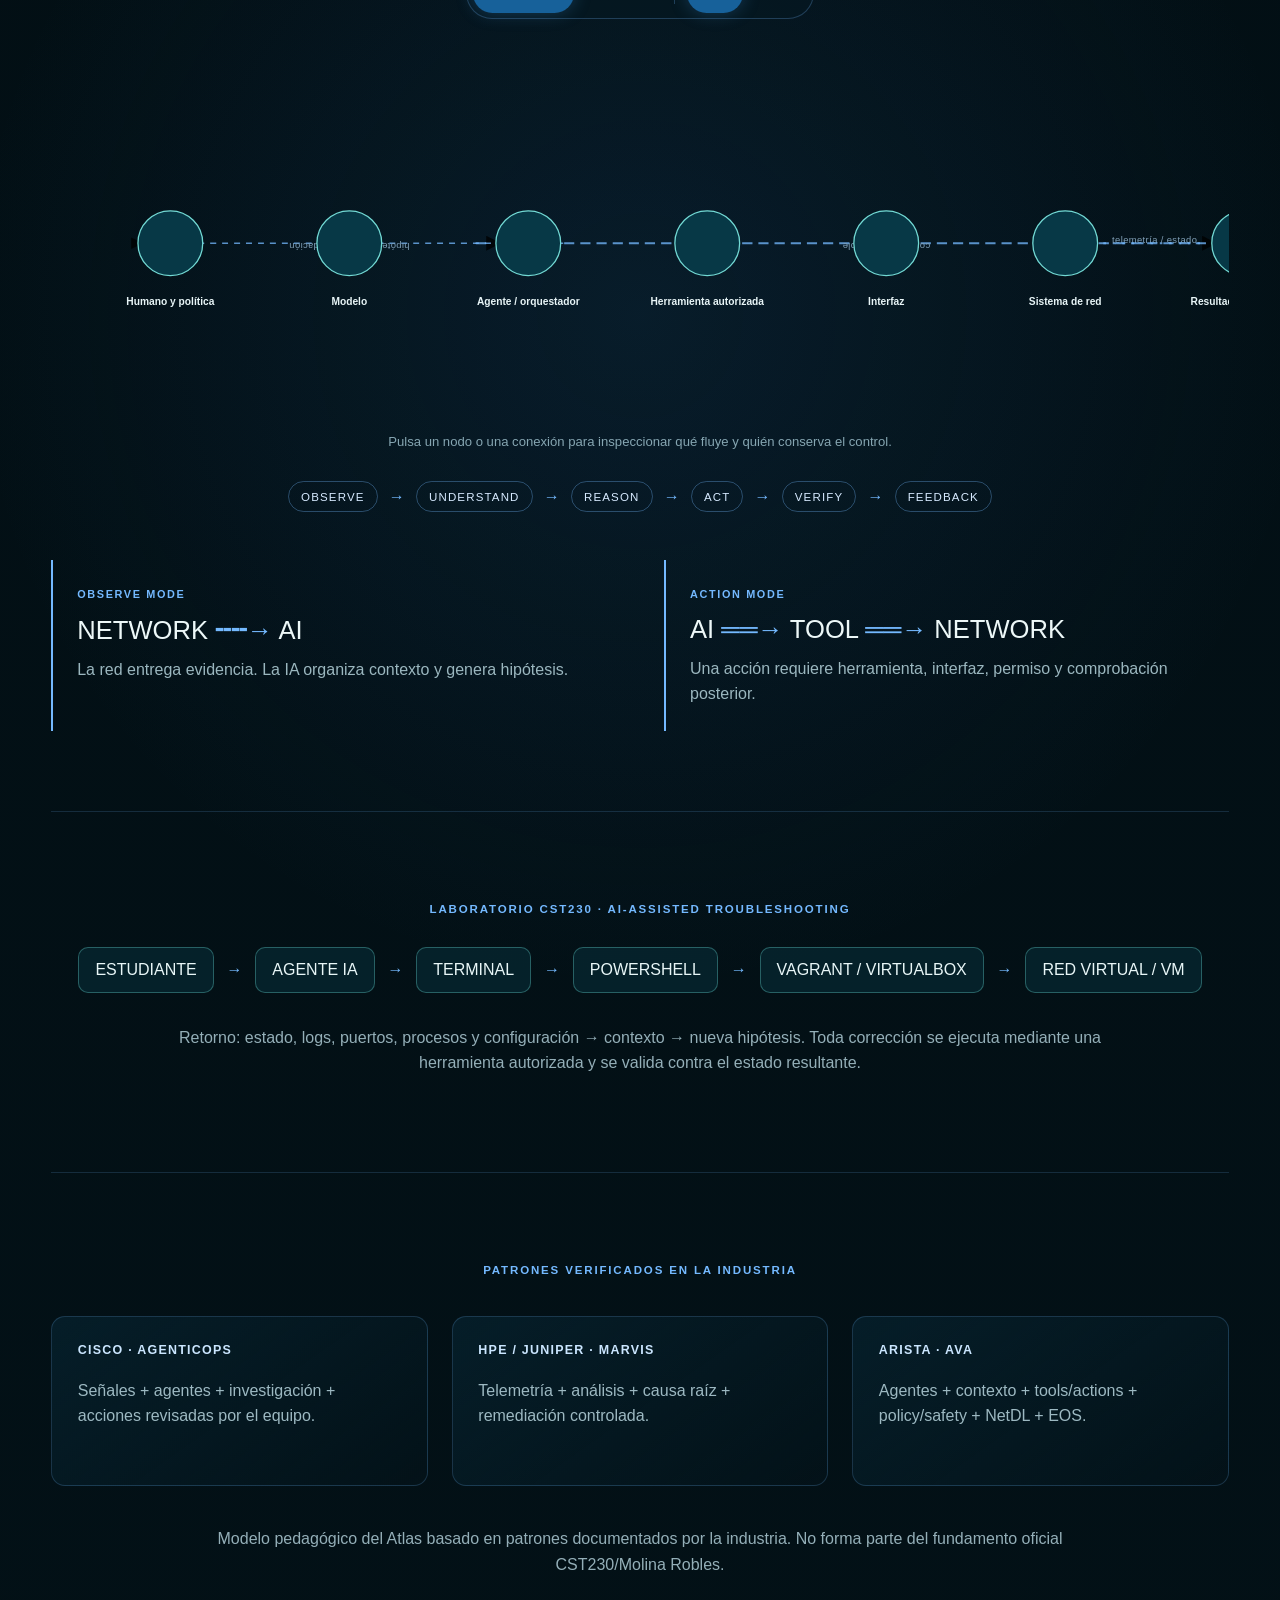
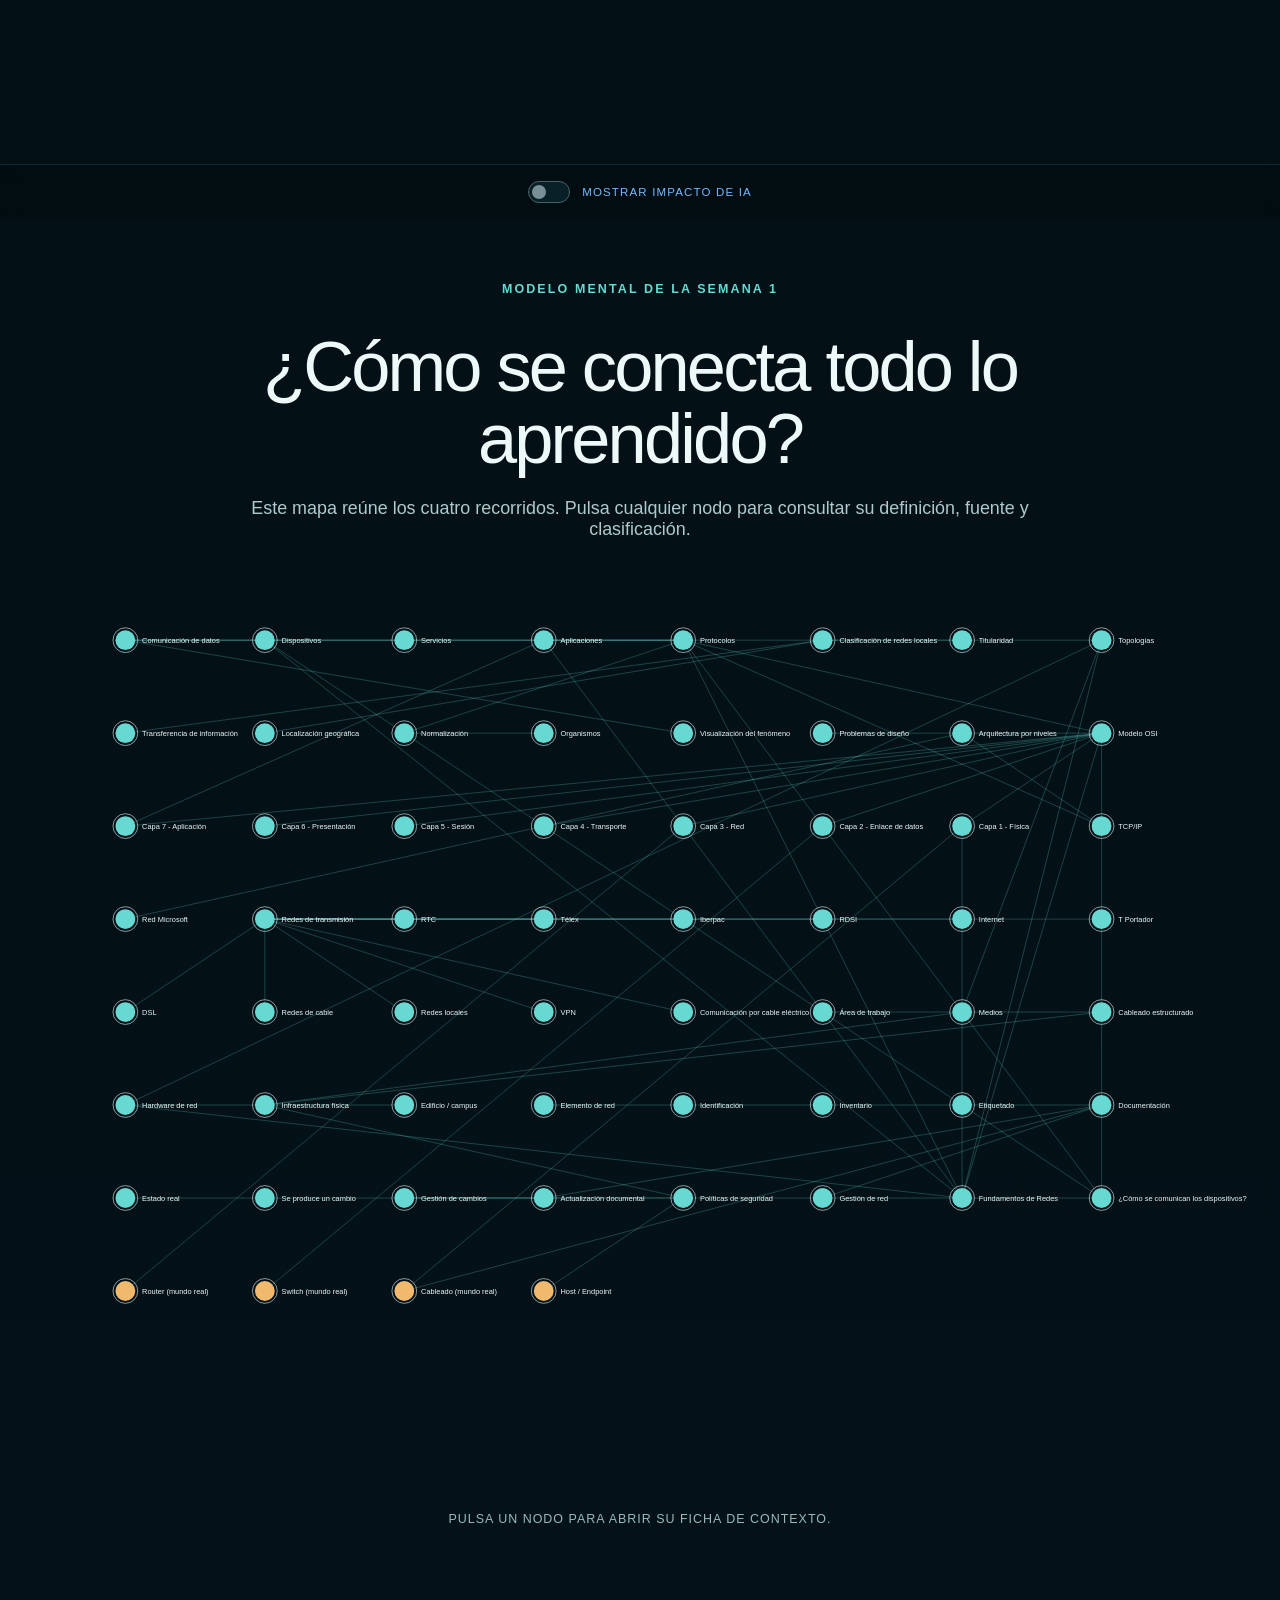
==== commit 7fc17769: "Add agentic network operations lens" ====
--- a/index.html
+++ b/index.html
@@ -6,7 +6,7 @@
   <meta name="robots" content="noindex, nofollow" />
   <meta name="description" content="Atlas interactivo de Fundamentos de Redes - Semana 1" />
   <title>Fundamentos de Redes — Atlas de Aprendizaje</title>
-  <link rel="stylesheet" href="./styles.css?v=structured-ai-v1" />
+  <link rel="stylesheet" href="./styles.css?v=agentic-ops-v2" />
 </head>
 <body>
   <main class="atlas-root">
@@ -18,6 +18,8 @@
 
     <section class="journey-shell">
       <section id="storyFlow" class="story-flow" aria-label="Recorrido de la semana 1"></section>
+
+      <section id="aiOperationsLens" class="ai-operations-lens" aria-label="Lente AI-FIRST de operaciones de red"></section>
 
       <section class="control-strip">
         <label class="ia-switch">
@@ -50,7 +52,7 @@
     </section>
   </main>
 
-  <script src="./app.js?v=structured-ai-v1"></script>
+  <script src="./app.js?v=agentic-ops-v2"></script>
 </body>
 </html>
 
--- a/styles.css
+++ b/styles.css
@@ -222,9 +222,65 @@
 .evidence-tag { display: inline-flex; padding: .35rem .65rem; border: 1px solid rgba(103, 216, 210, .4); border-radius: 999px; color: #c9f4f1; font-size: .78rem; }
 .evidence-tag.ai-evidence { border-color: rgba(116, 185, 255, .6); color: #c6e4ff; }
 
+.ai-operations-lens { padding: 13vh 4vw 10vh; background: radial-gradient(circle at 50% 35%, rgba(38, 107, 173, .14), transparent 42rem); border-block: 1px solid rgba(116, 185, 255, .13); }
+.ops-intro { max-width: 1180px; margin: 0 auto 4rem; text-align: center; }
+.ops-eyebrow { color: var(--ai); font-size: .72rem; font-weight: 800; letter-spacing: .16em; text-transform: uppercase; }
+.ops-intro h2 { margin: 1.4rem auto; max-width: 1100px; font-size: clamp(2.5rem, 5.4vw, 5.8rem); line-height: 1.02; font-weight: 300; letter-spacing: -.045em; }
+.ops-intro > p:not(.ops-eyebrow) { max-width: 880px; margin: 0 auto; color: #b8d0d8; font-size: clamp(1.05rem, 1.6vw, 1.35rem); line-height: 1.55; }
+.ops-controls { margin-top: 2.5rem; display: inline-flex; align-items: center; gap: .4rem; padding: .35rem; border: 1px solid rgba(116,185,255,.25); border-radius: 999px; background: rgba(5,24,34,.82); }
+.ops-controls button { padding: .65rem 1.1rem; border: 0; border-radius: 999px; color: #91aeb8; background: transparent; cursor: pointer; }
+.ops-controls button.is-active { color: #eff9ff; background: #17619a; box-shadow: 0 0 18px rgba(69,151,222,.28); }
+.ops-divider { width: 1px; height: 22px; margin-inline: .35rem; background: rgba(116,185,255,.25); }
+.ops-network-shell { width: 100%; overflow-x: auto; scrollbar-color: #315b71 transparent; }
+.ops-network { width: max(100%, 1500px); min-height: auto; background: transparent; overflow: visible; }
+.ops-node { cursor: pointer; }
+.ops-node circle { fill: #073846; stroke: #72d9d4; stroke-width: 1.5; transition: .25s ease; }
+.ops-node:hover circle, .ops-node:focus-visible circle { fill: #0c6272; stroke: #e6ffff; filter: drop-shadow(0 0 12px rgba(103,216,210,.58)); }
+.ops-node text { fill: #e8f5f7; font-size: 12px; font-weight: 700; text-anchor: middle; }
+.ops-node-icon, .ops-node-icon svg { width: 36px; height: 36px; }
+.ops-node-icon svg { fill: none; stroke: #eaffff; stroke-width: 1.6; stroke-linecap: round; stroke-linejoin: round; }
+.ops-edge { cursor: pointer; opacity: .76; transition: opacity .2s ease, filter .2s ease; }
+.ops-edge-line { fill: none; stroke: var(--ai); stroke-width: 2.2; }
+.ops-edge-hit { fill: none; stroke: transparent; stroke-width: 22; }
+.ops-edge text { fill: #a8cce8; font-size: 11px; letter-spacing: .04em; text-anchor: middle; }
+.ops-edge--observation .ops-edge-line { stroke-dasharray: 3 8; animation: opsSignal 8s linear infinite; }
+.ops-edge--analysis .ops-edge-line { stroke-dasharray: 12 7; }
+.ops-edge--recommendation .ops-edge-line { stroke-width: 1.7; stroke-dasharray: 7 7; }
+.ops-edge--authorized_action .ops-edge-line { stroke-width: 4; }
+.ops-edge--process_flow .ops-edge-line { stroke-width: 2.6; }
+.ops-edge--validation .ops-edge-line { stroke: #87dbd1; stroke-width: 2.8; }
+.ops-edge--feedback .ops-edge-line { stroke-dasharray: 2 7; animation: opsSignal 10s linear infinite reverse; }
+.ops-edge:hover, .ops-edge:focus-visible { opacity: 1; filter: drop-shadow(0 0 8px rgba(116,185,255,.9)); }
+.ops-edges:has(.ops-edge:hover) .ops-edge:not(:hover) { opacity: .16; }
+.ops-edge marker path { fill: var(--ai); }
+@keyframes opsSignal { to { stroke-dashoffset: -80; } }
+.ops-instruction { margin: -1rem auto 2rem; color: #86a6b2; text-align: center; font-size: .82rem; }
+.ops-loop { max-width: 1120px; margin: 0 auto 3rem; display: flex; align-items: center; justify-content: center; flex-wrap: wrap; gap: .7rem; color: #d7eaff; }
+.ops-loop span { padding: .55rem .75rem; border: 1px solid rgba(116,185,255,.33); border-radius: 999px; font-size: .72rem; letter-spacing: .1em; }
+.ops-loop b { color: var(--ai); font-weight: 400; }
+.ops-two-paths { max-width: 1180px; margin: 0 auto 5rem; display: grid; grid-template-columns: 1fr 1fr; gap: 3rem; }
+.ops-two-paths article { padding: 1.5rem 0 1.5rem 1.5rem; border-left: 2px solid var(--ai); }
+.ops-two-paths span { color: var(--ai); font-size: .68rem; font-weight: 800; letter-spacing: .15em; }
+.ops-two-paths h3 { margin: .8rem 0; font-size: clamp(1.2rem,2vw,1.8rem); font-weight: 500; }
+.ops-two-paths h3 b { color: var(--ai); }
+.ops-two-paths p { margin: 0; color: #9bb7bf; line-height: 1.55; }
+.ops-lab, .ops-industry { max-width: 1320px; margin: 0 auto; padding: 5rem 0; border-top: 1px solid rgba(116,185,255,.17); text-align: center; }
+.lab-flow { margin: 2rem 0; display: flex; align-items: center; justify-content: center; flex-wrap: wrap; gap: .8rem; }
+.lab-flow button, .lab-flow span { padding: .8rem 1rem; border: 1px solid rgba(103,216,210,.35); border-radius: 10px; color: #e8f6f7; background: rgba(8,41,50,.72); }
+.lab-flow button { cursor: pointer; }
+.lab-flow i { color: var(--ai); font-style: normal; }
+.ops-lab > p:last-child, .ops-disclaimer { max-width: 940px; margin-inline: auto; color: #94afb8; line-height: 1.6; }
+.industry-grid { margin: 2.5rem 0; display: grid; grid-template-columns: repeat(3,1fr); gap: 1.5rem; text-align: left; }
+.industry-grid a { min-height: 170px; padding: 1.6rem; border: 1px solid rgba(116,185,255,.2); border-radius: 14px; color: inherit; text-decoration: none; background: linear-gradient(145deg,rgba(7,35,48,.72),rgba(5,22,30,.3)); transition: .2s ease; }
+.industry-grid a:hover { border-color: var(--ai); transform: translateY(-3px); }
+.industry-grid strong { display: block; color: #cbe6ff; font-size: .78rem; letter-spacing: .1em; }
+.industry-grid span { display: block; margin-top: 1.4rem; color: #9db9c2; line-height: 1.55; }
+.connection-detail-grid .detail-lead { grid-column: span 2; }
+
 @media (max-width: 980px) {
   .node-popup { max-height: 90vh; overflow: auto; }
   .node-popup dl, .node-popup .ai-detail-grid { grid-template-columns: repeat(2, minmax(0, 1fr)); }
+  .ops-two-paths, .industry-grid { grid-template-columns: 1fr; }
 }
 
 @media (max-width: 760px) {
@@ -238,4 +294,12 @@
   .node-popup { padding: 1.5rem; border-radius: 14px; }
   .node-popup dl, .node-popup .ai-detail-grid { grid-template-columns: 1fr; }
   .detail-item.detail-lead, .node-popup .ai-detail-grid .detail-lead { grid-column: auto; }
-}
+  .ai-operations-lens { padding-inline: 1.4rem; }
+  .ops-controls { flex-wrap: wrap; justify-content: center; border-radius: 18px; }
+  .ops-network { width: 1500px; }
+  .industry-grid { gap: 1rem; }
+}
+
+@media (prefers-reduced-motion: reduce) {
+  .ops-edge-line { animation: none !important; }
+}
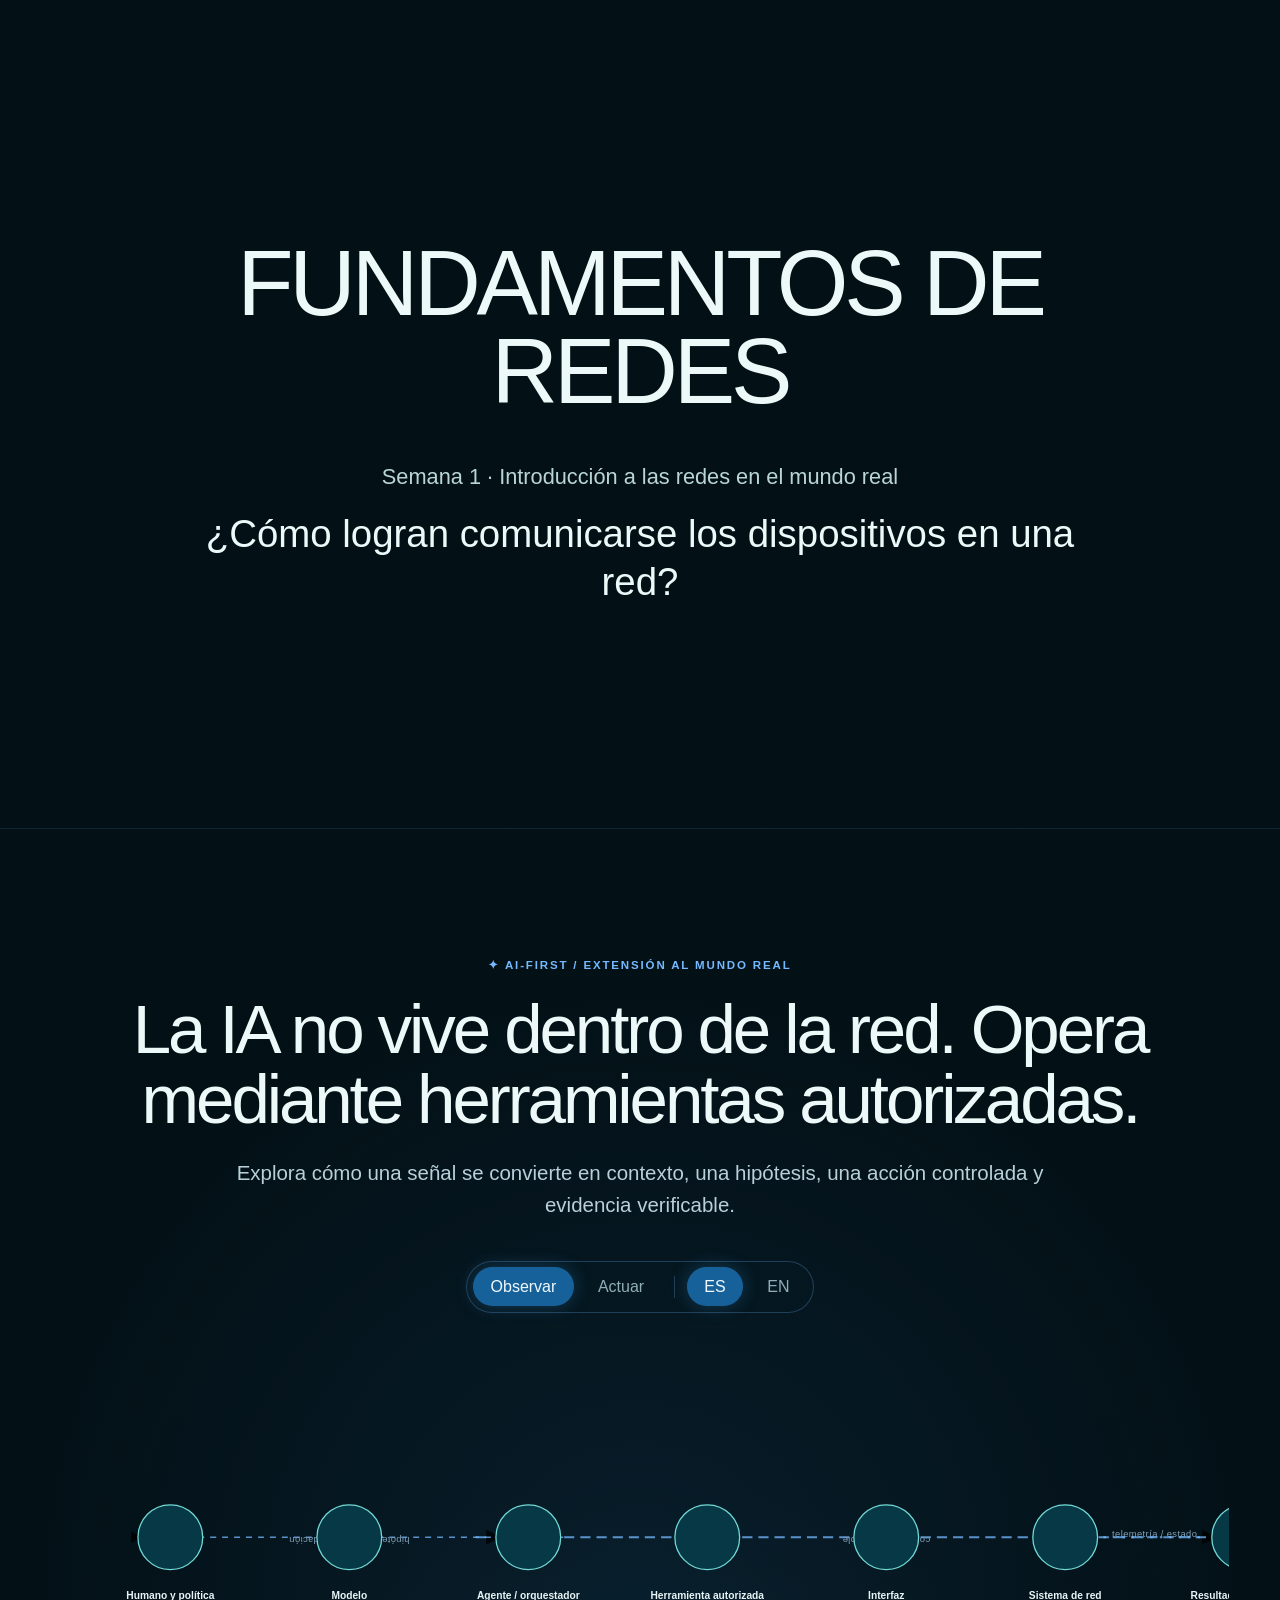
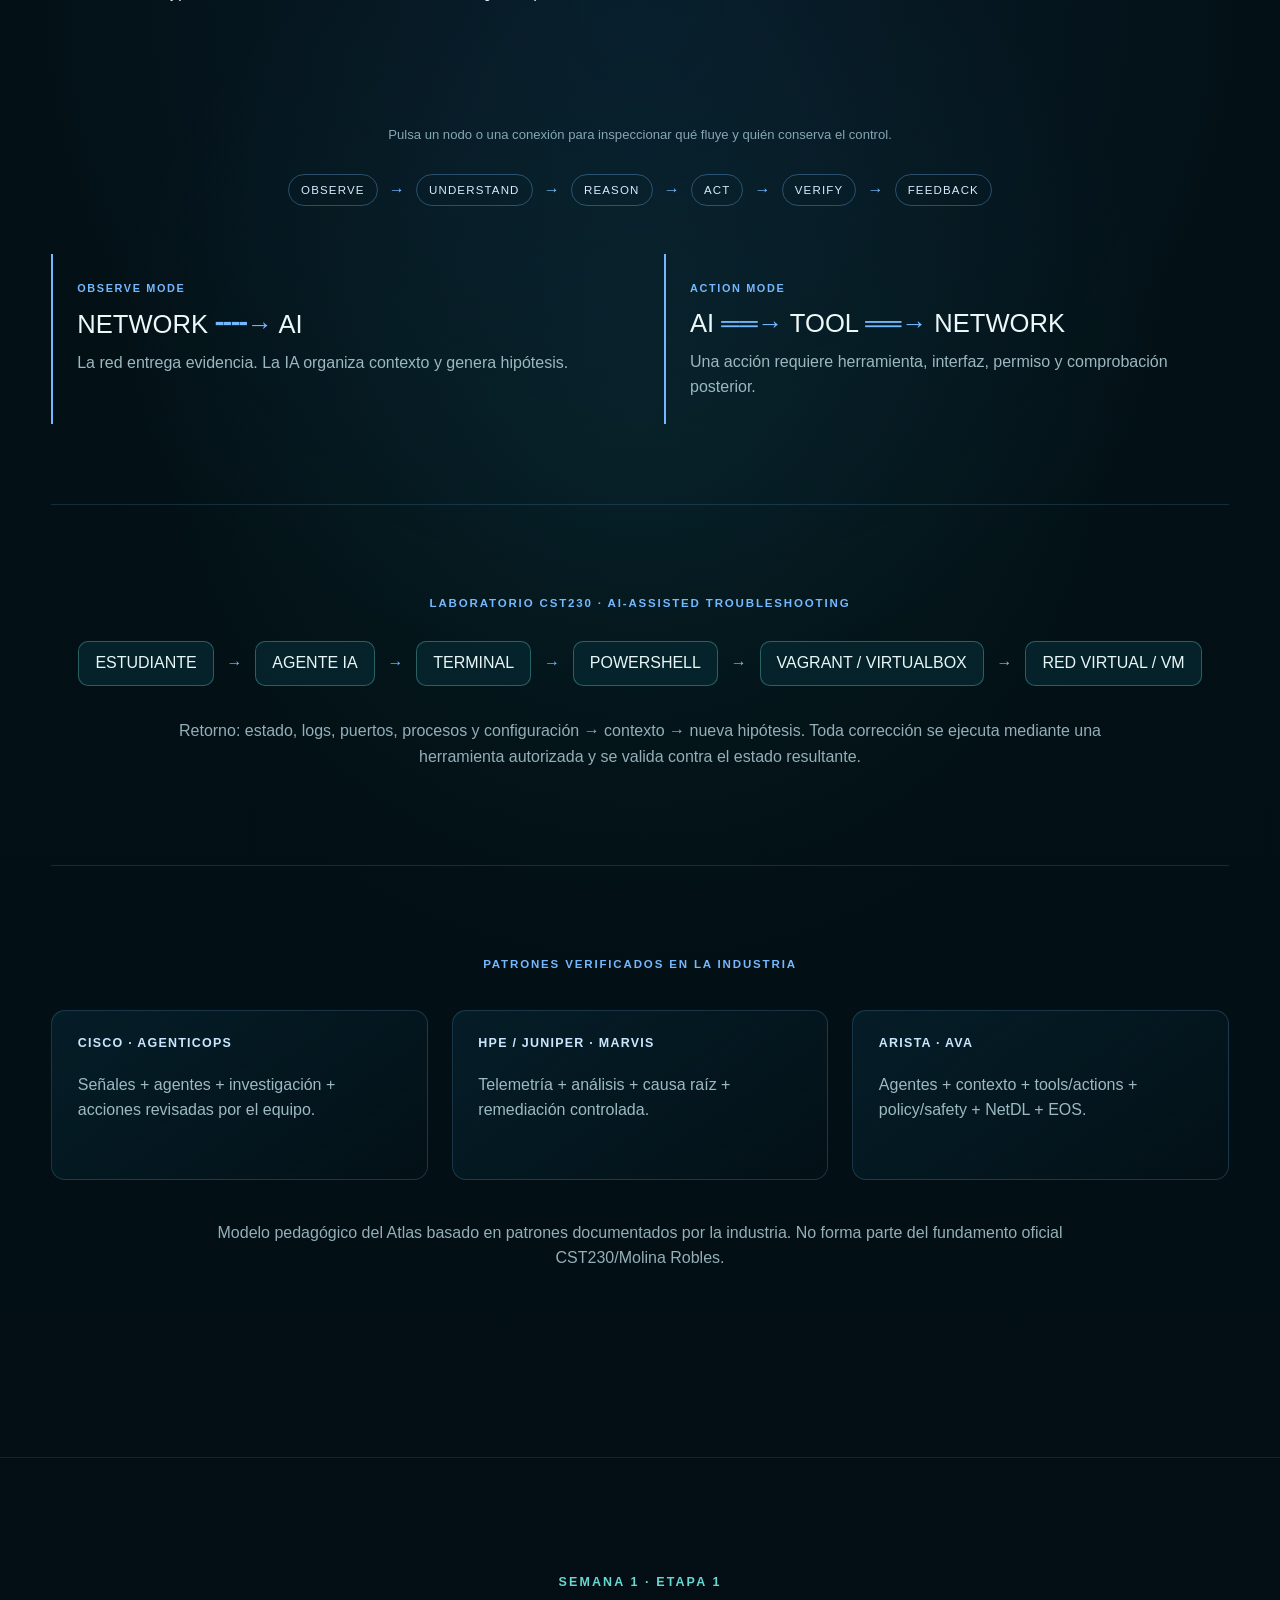
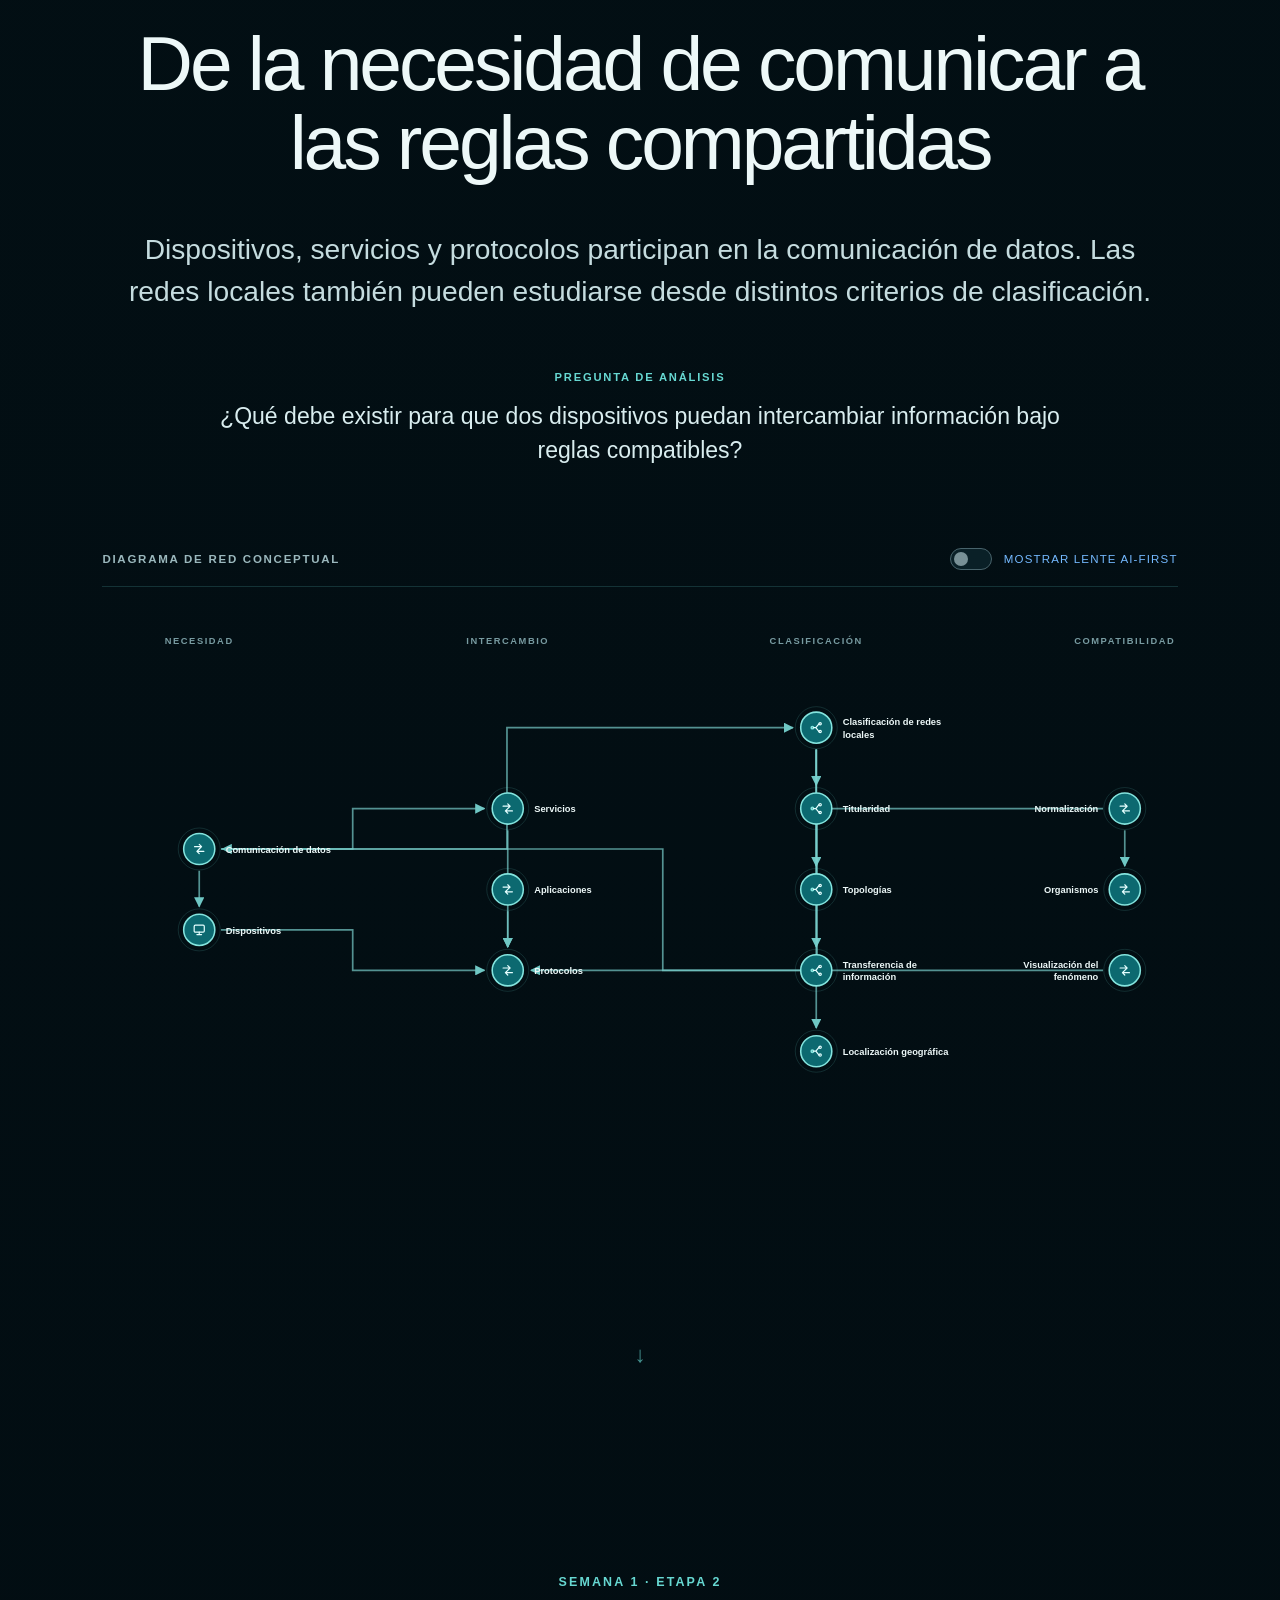
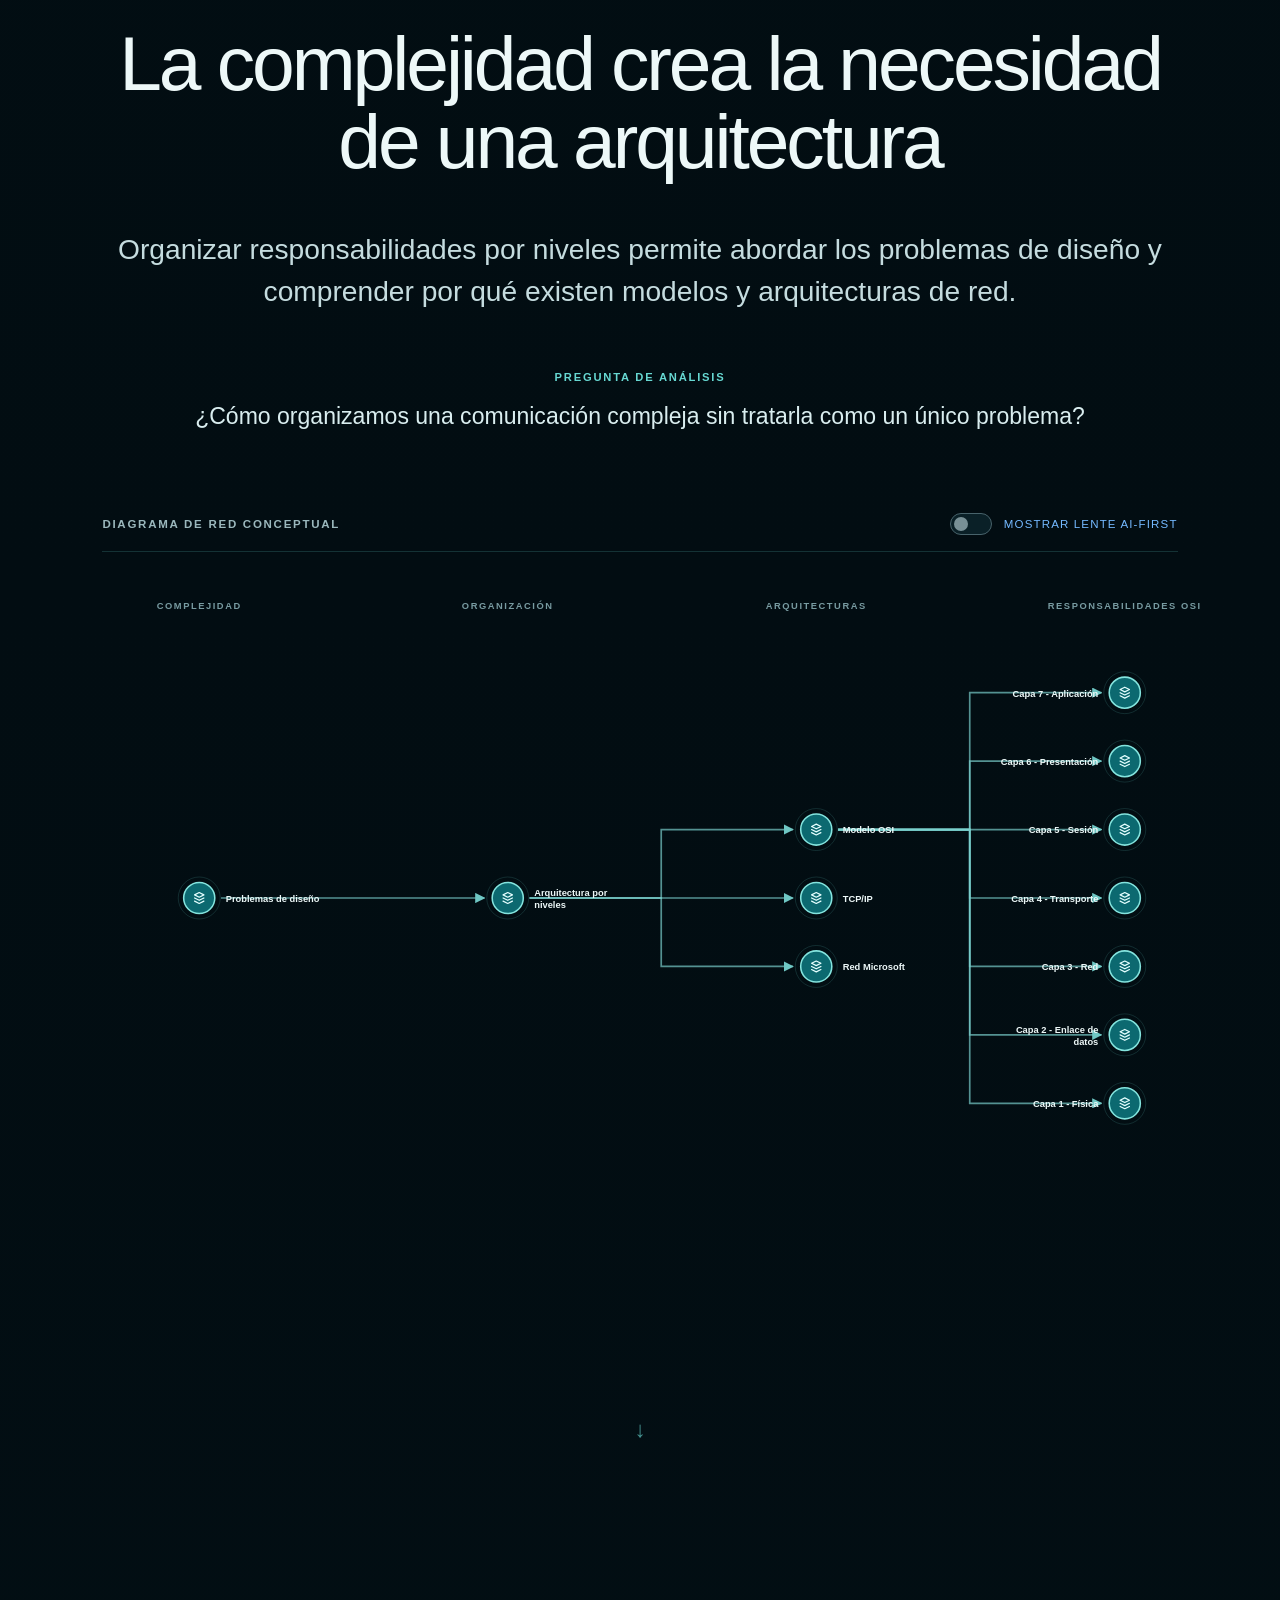
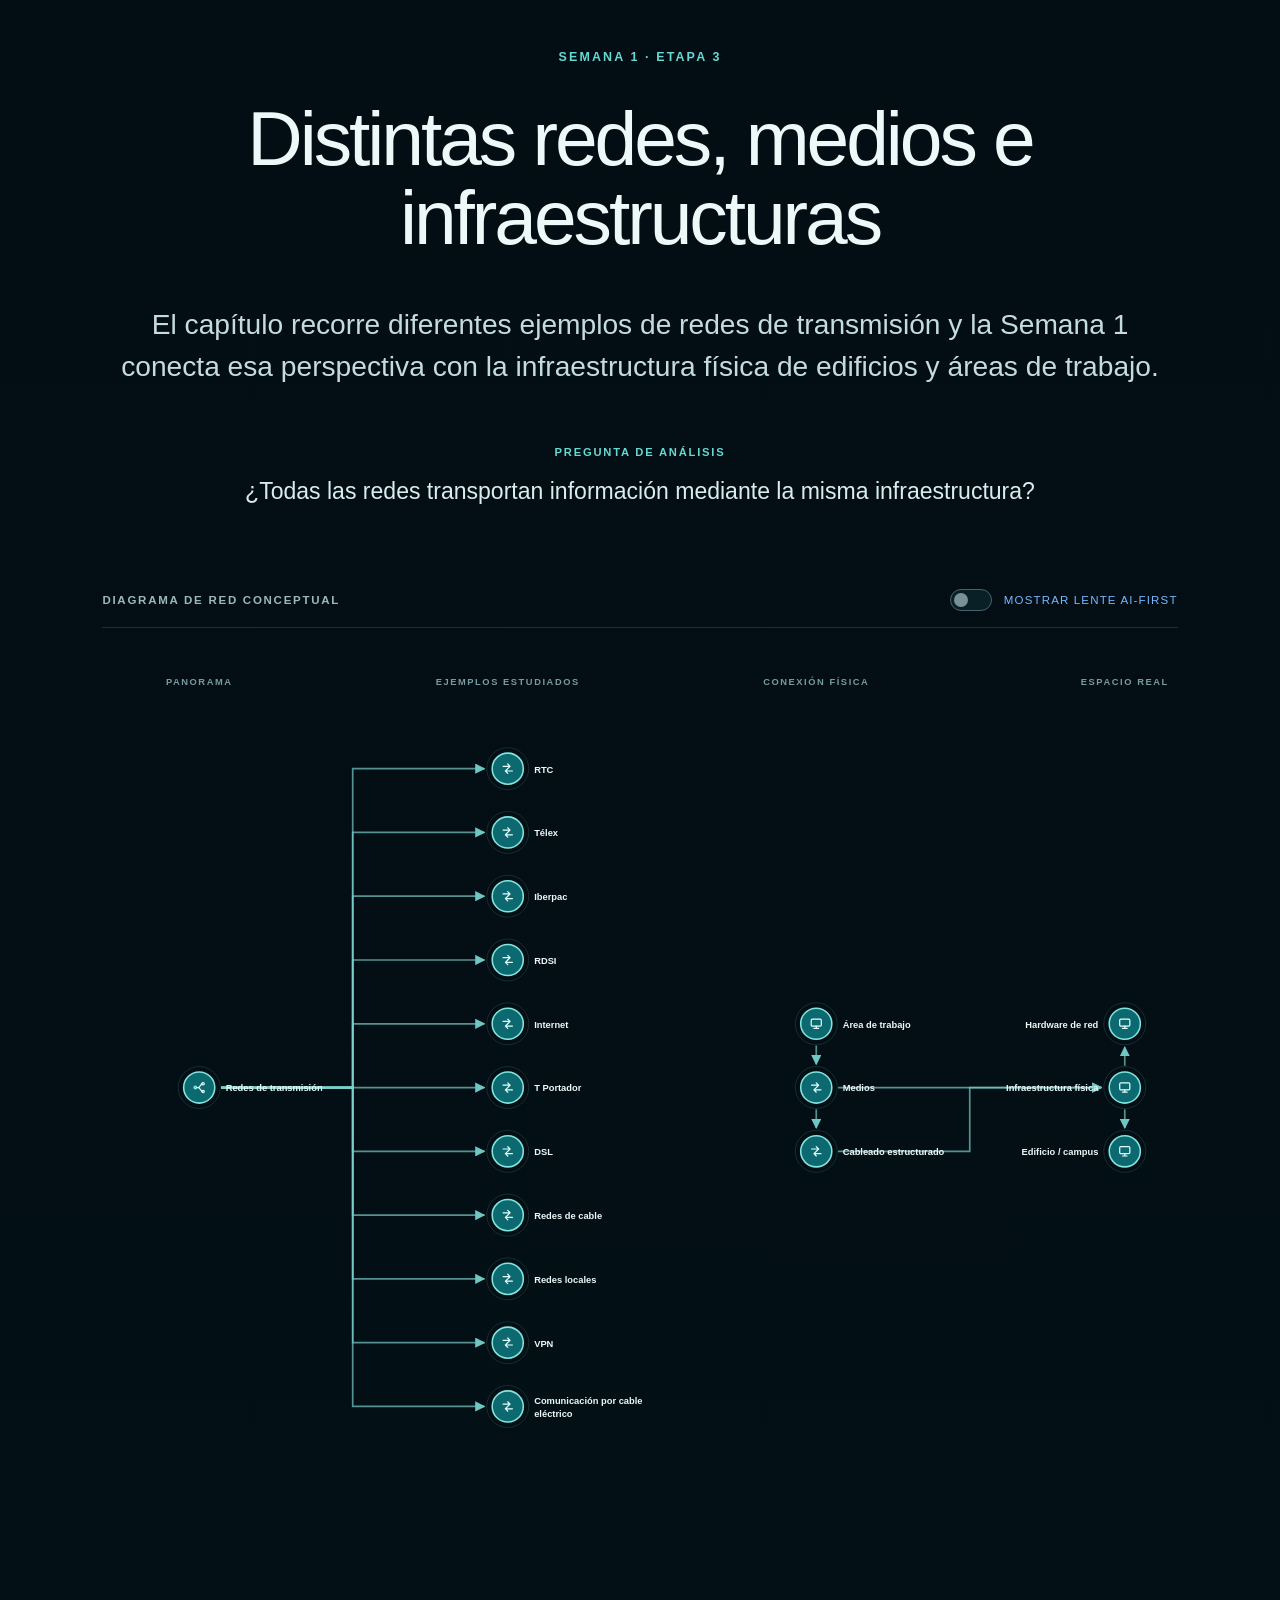
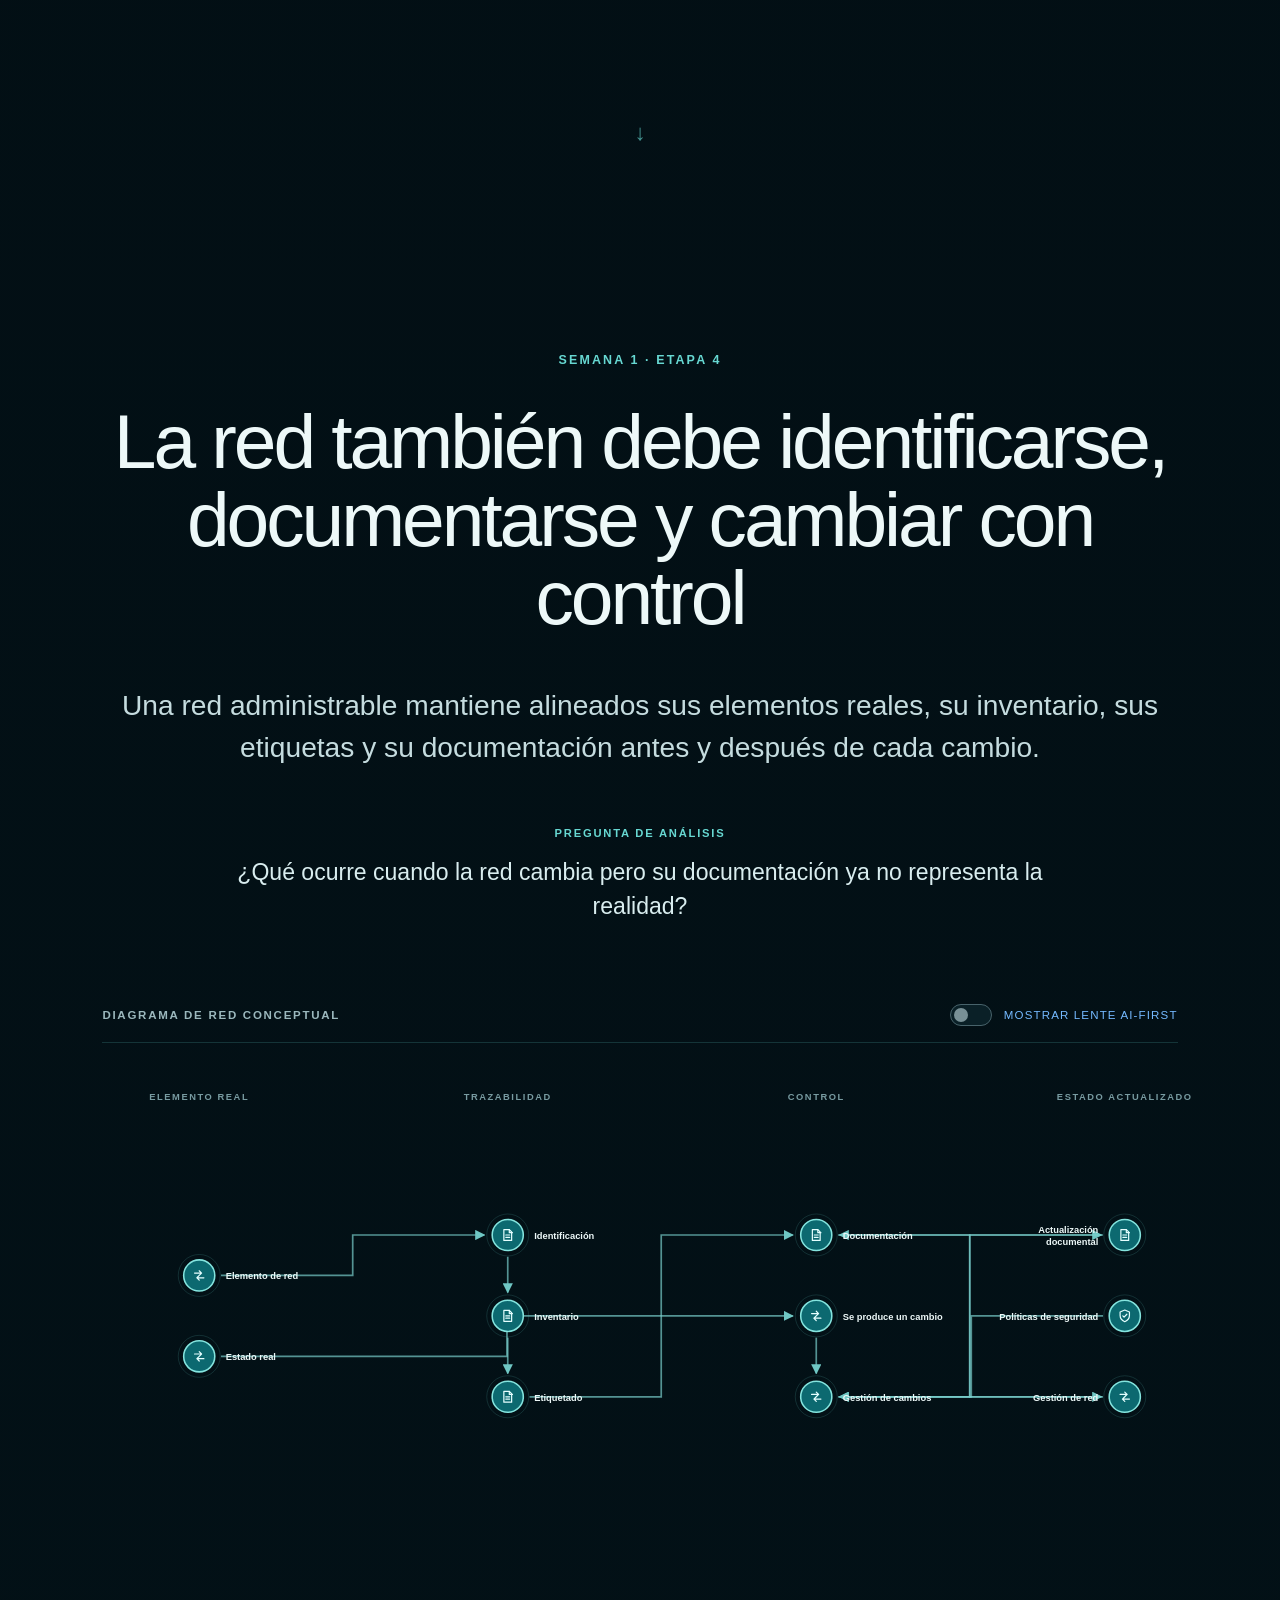
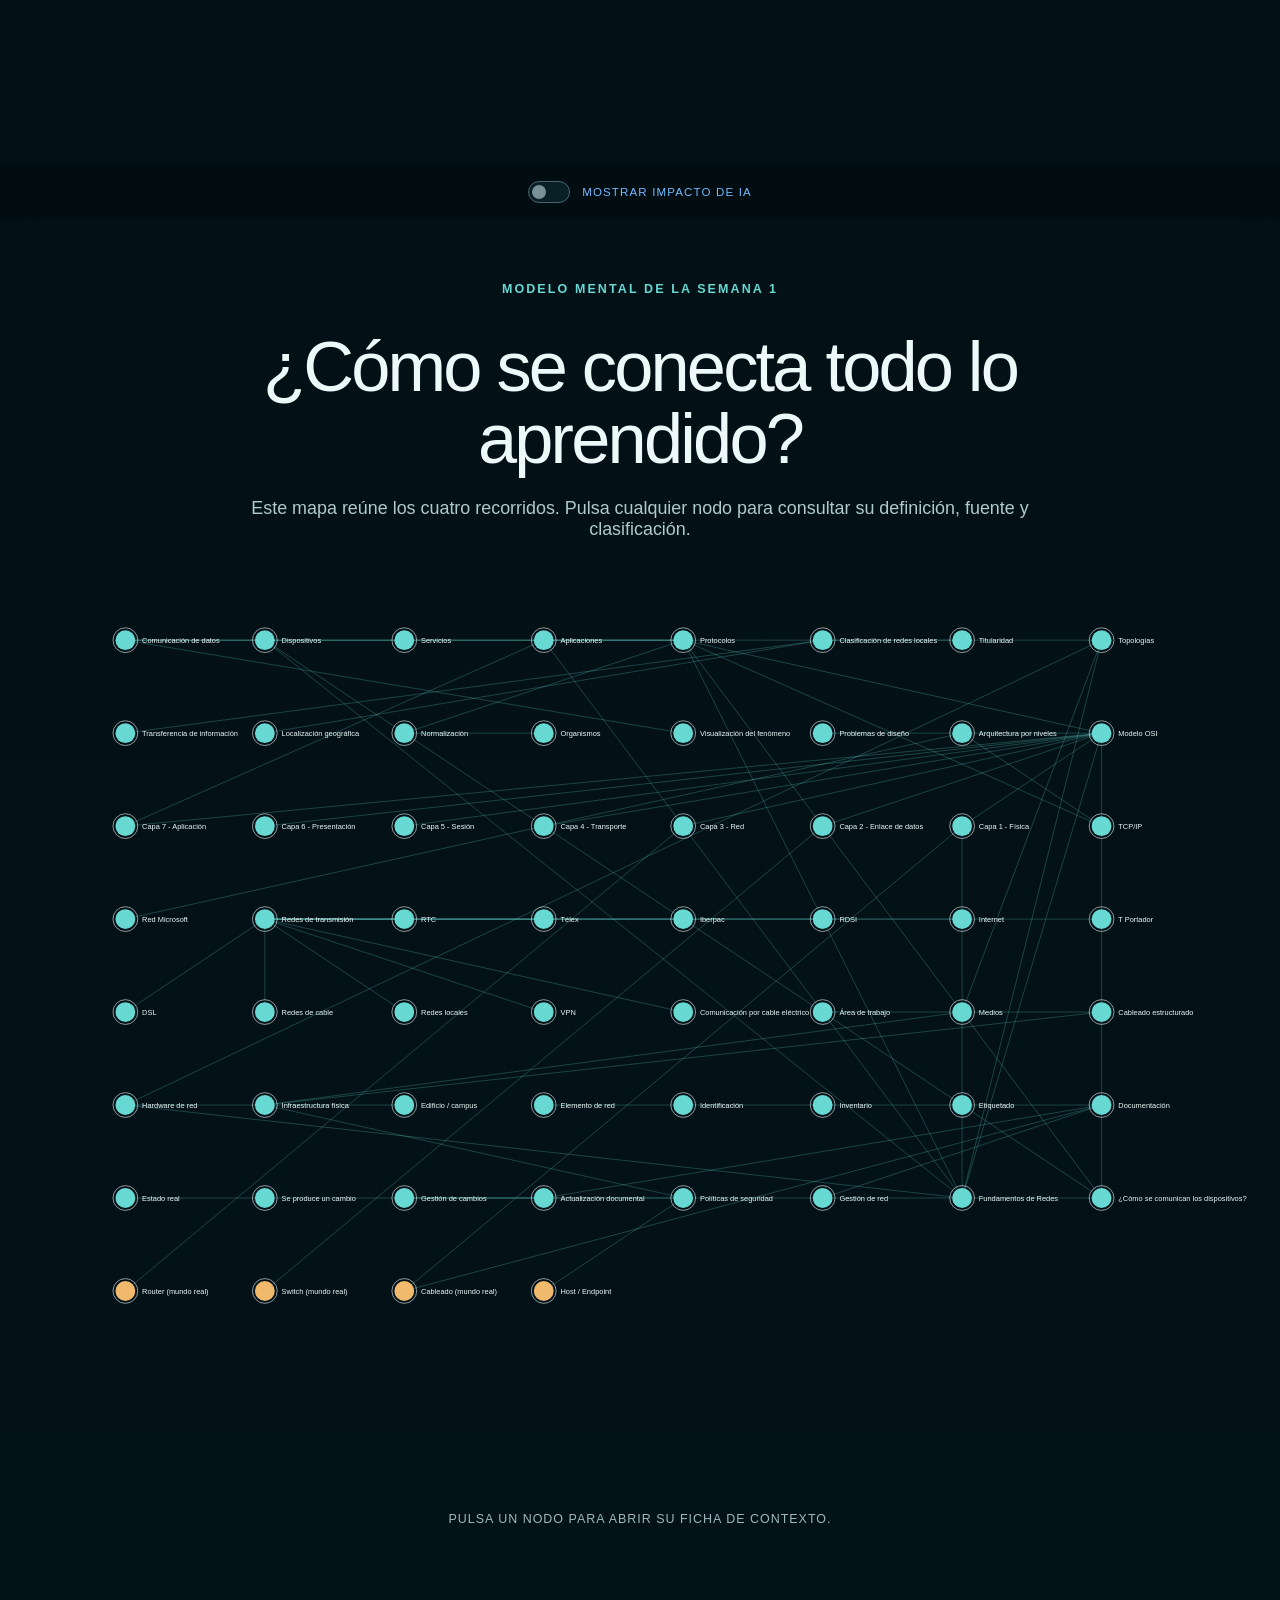
==== commit 840e8894: "Surface AI operations lens after cover" ====
--- a/index.html
+++ b/index.html
@@ -6,7 +6,7 @@
   <meta name="robots" content="noindex, nofollow" />
   <meta name="description" content="Atlas interactivo de Fundamentos de Redes - Semana 1" />
   <title>Fundamentos de Redes — Atlas de Aprendizaje</title>
-  <link rel="stylesheet" href="./styles.css?v=agentic-ops-v2" />
+  <link rel="stylesheet" href="./styles.css?v=agentic-ops-v3" />
 </head>
 <body>
   <main class="atlas-root">
@@ -17,9 +17,9 @@
     </header>
 
     <section class="journey-shell">
+      <section id="aiOperationsLens" class="ai-operations-lens" aria-label="Lente AI-FIRST de operaciones de red"></section>
+
       <section id="storyFlow" class="story-flow" aria-label="Recorrido de la semana 1"></section>
-
-      <section id="aiOperationsLens" class="ai-operations-lens" aria-label="Lente AI-FIRST de operaciones de red"></section>
 
       <section class="control-strip">
         <label class="ia-switch">
@@ -52,7 +52,7 @@
     </section>
   </main>
 
-  <script src="./app.js?v=agentic-ops-v2"></script>
+  <script src="./app.js?v=agentic-ops-v3"></script>
 </body>
 </html>
 
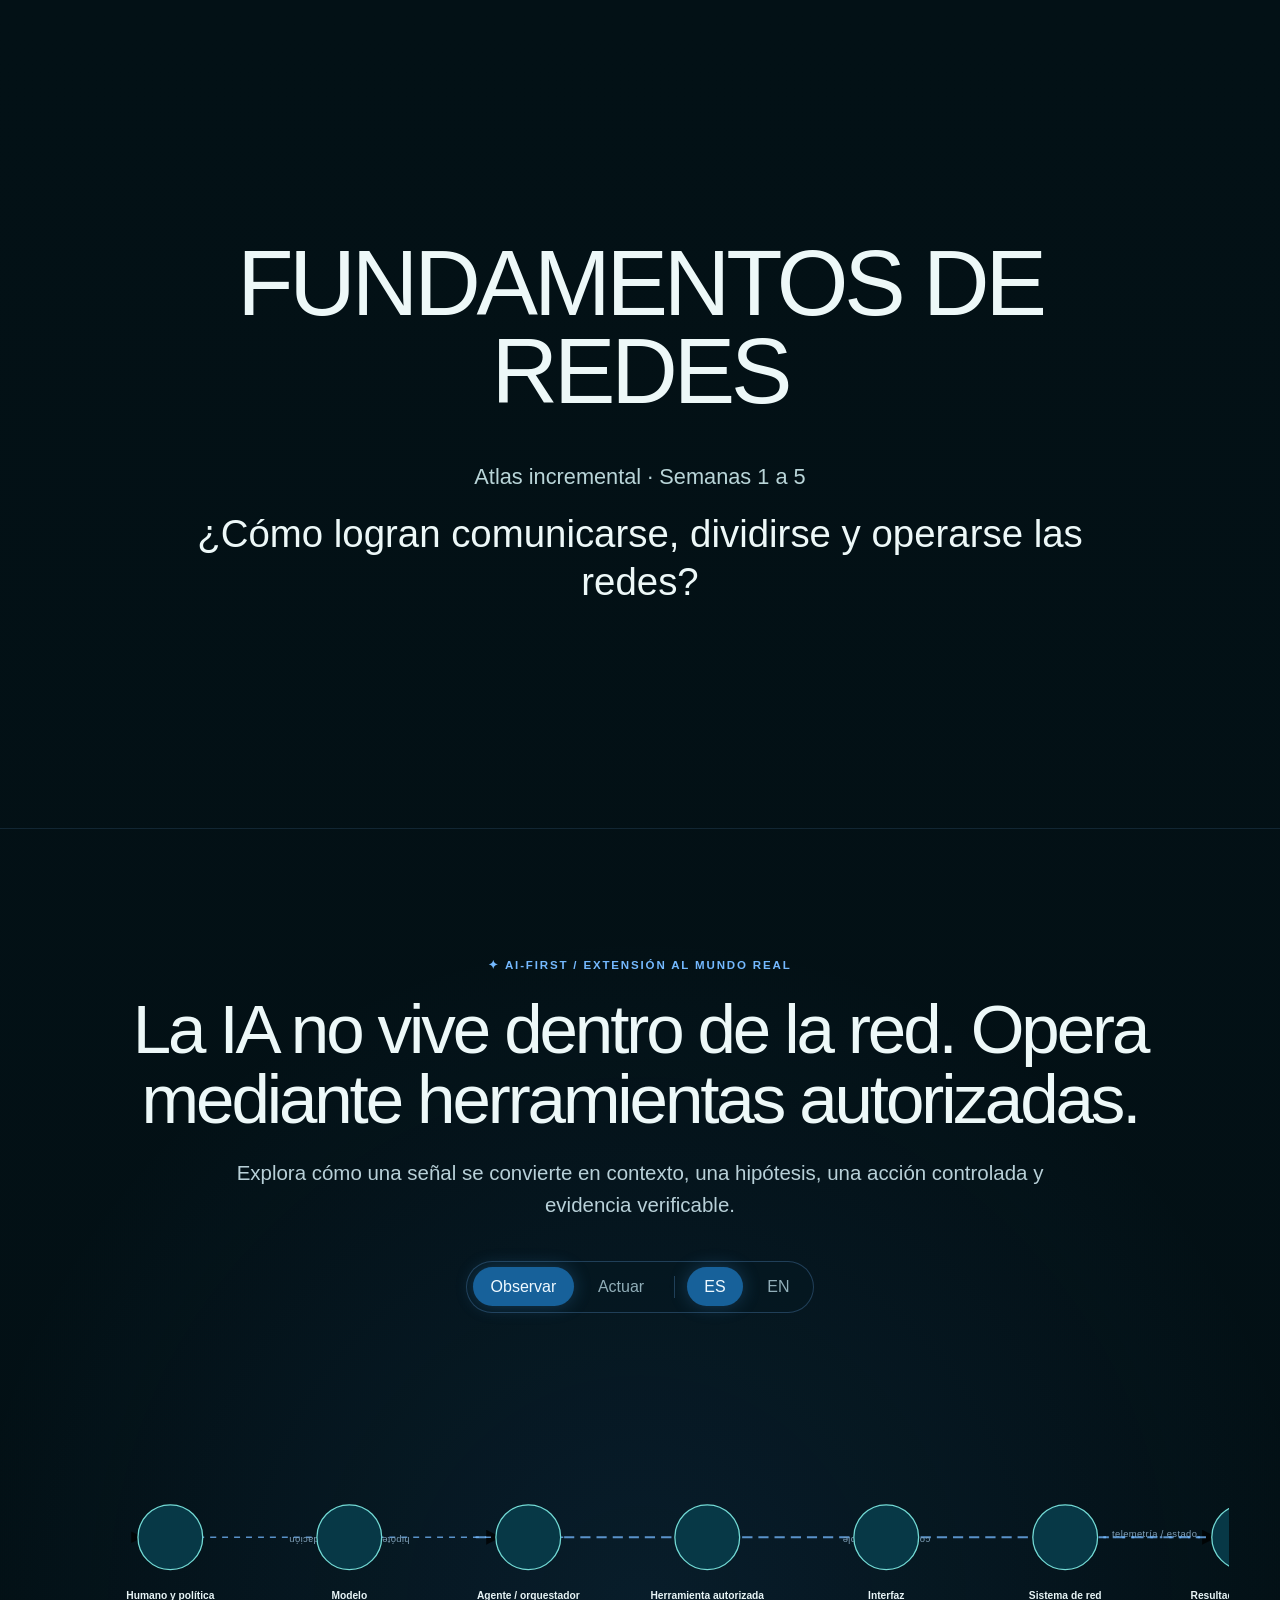
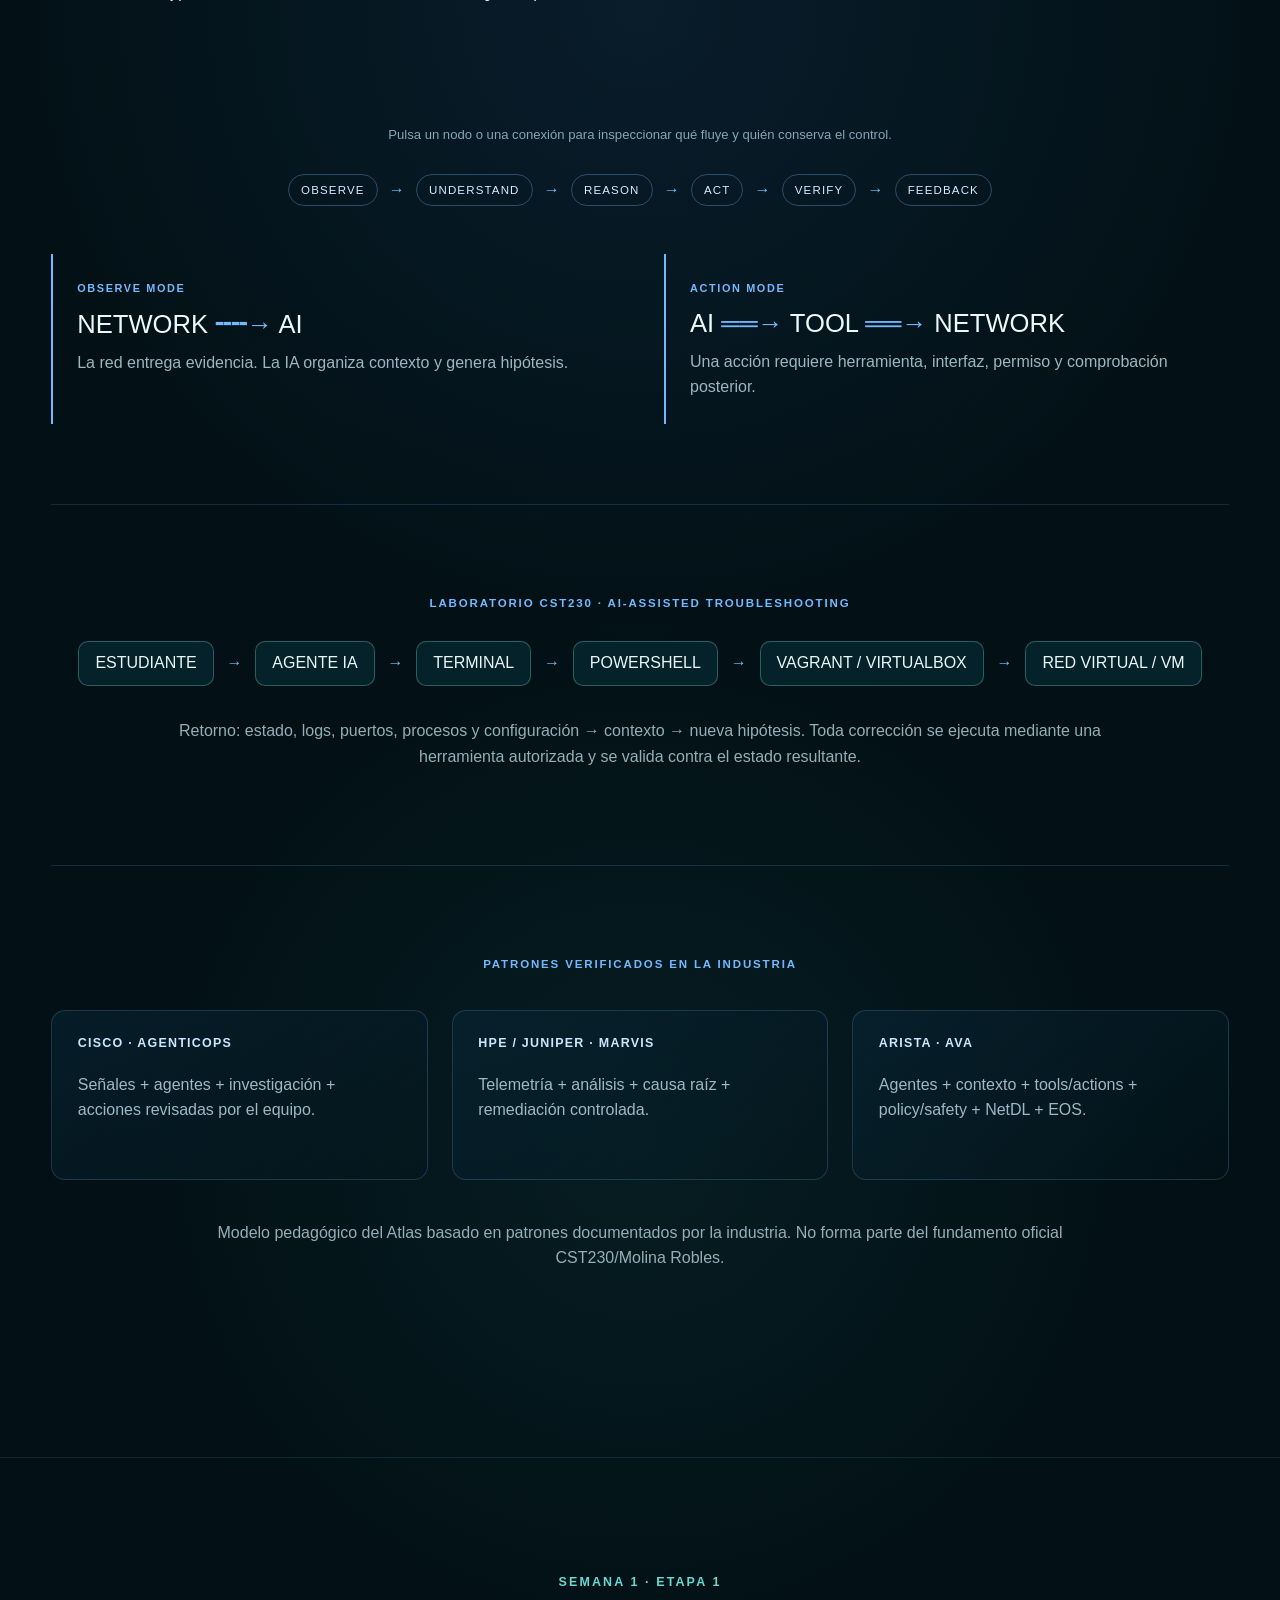
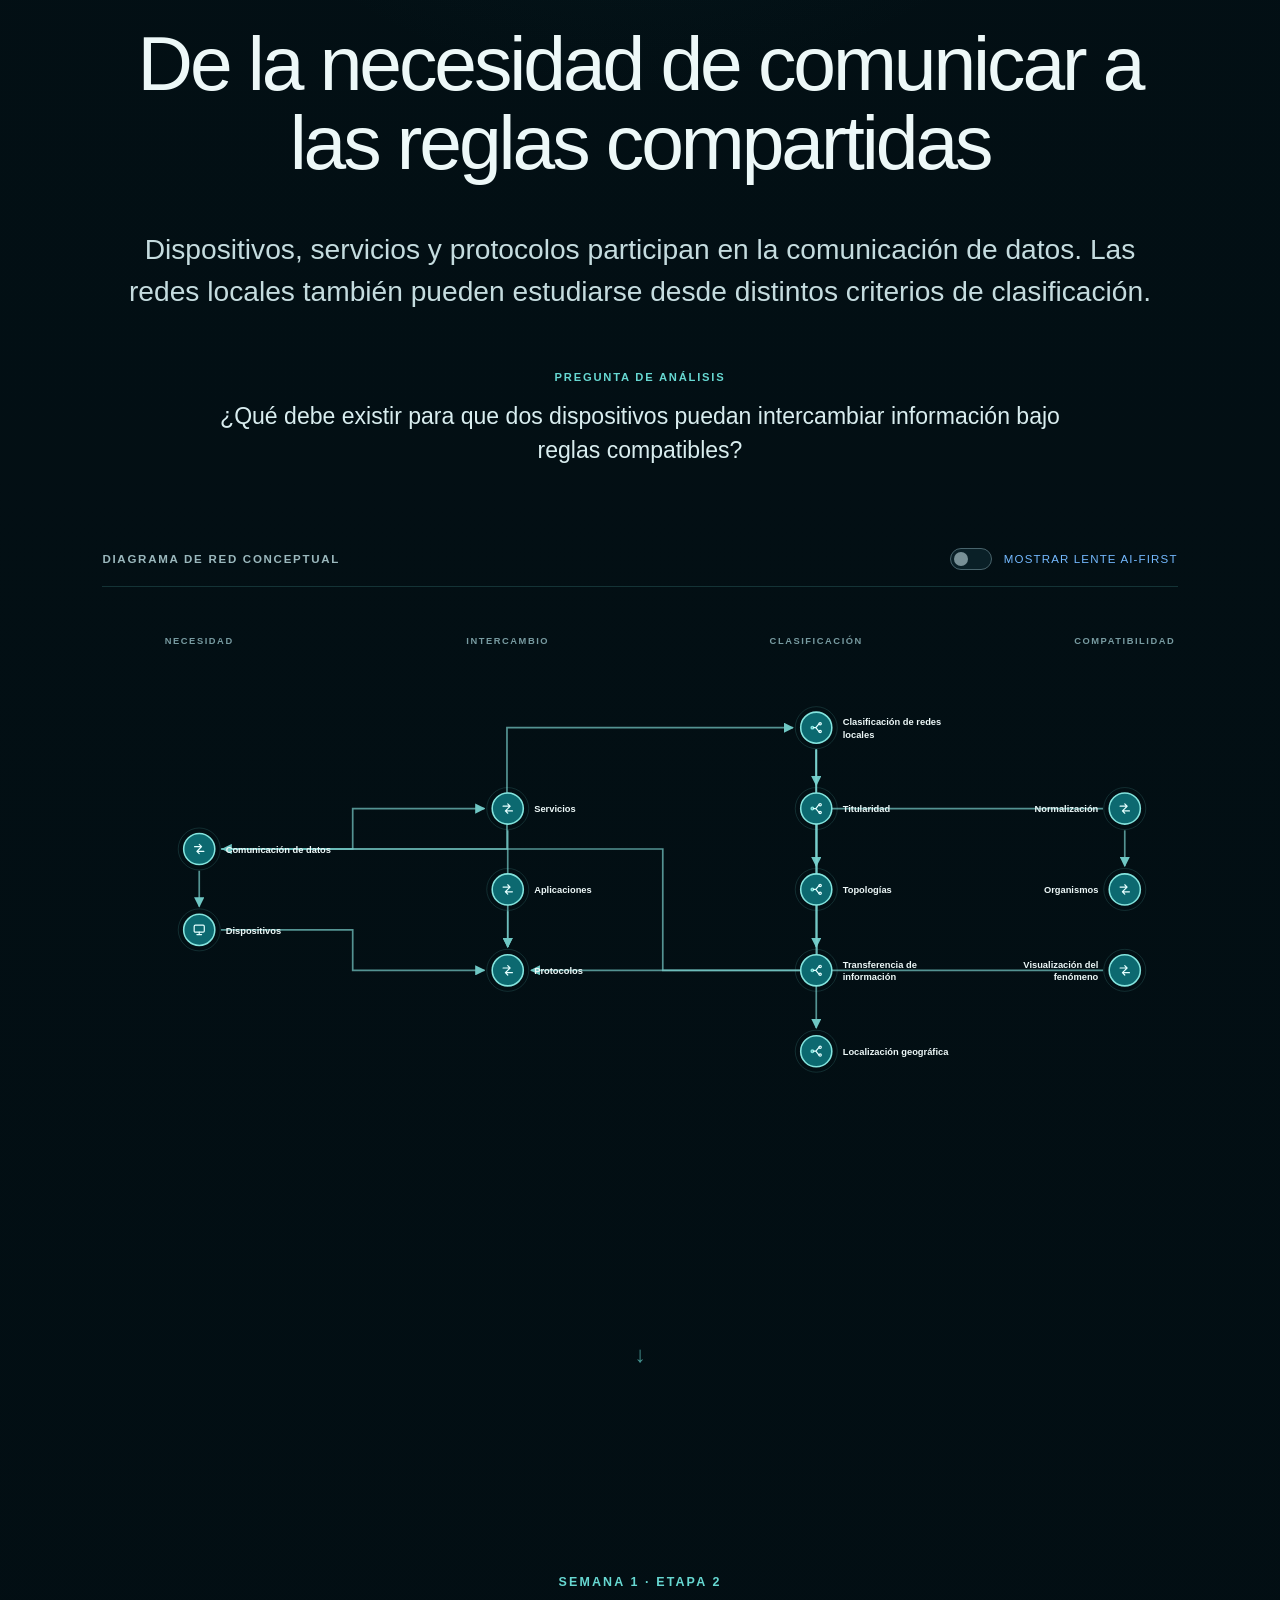
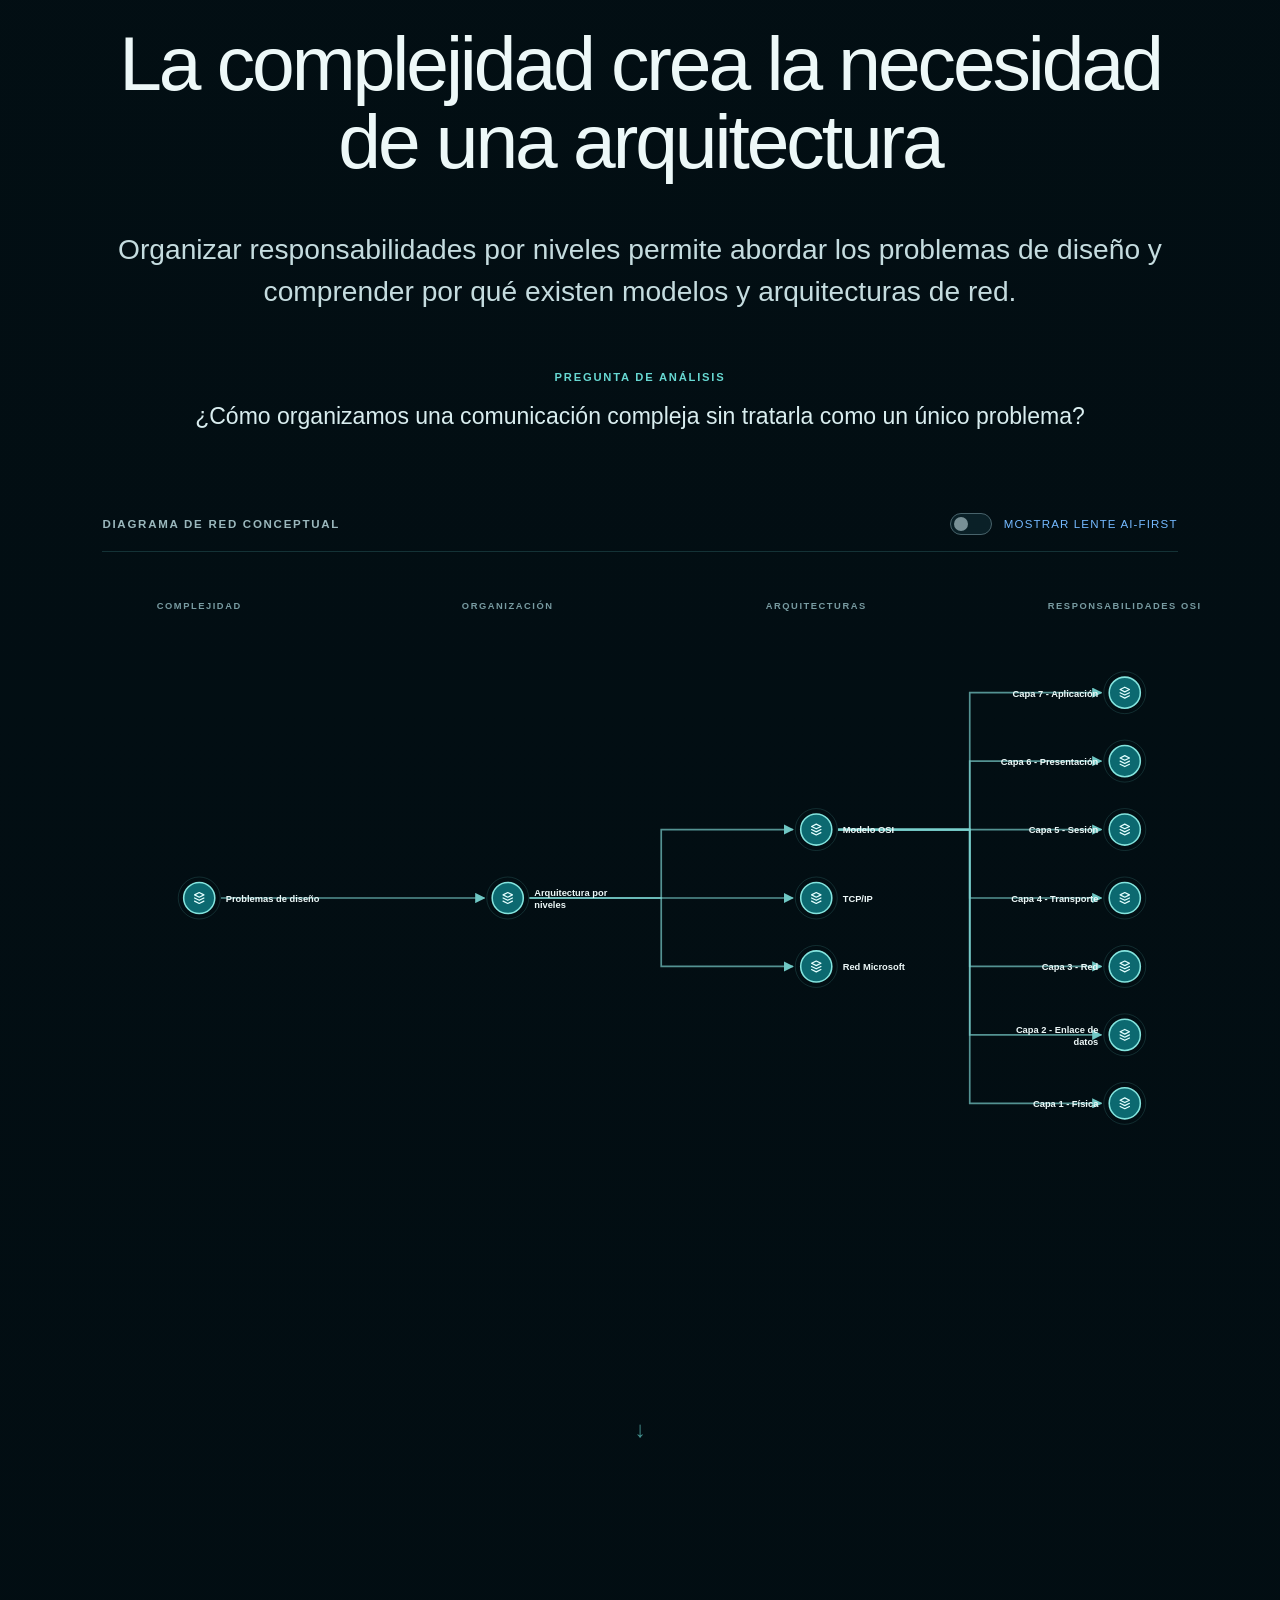
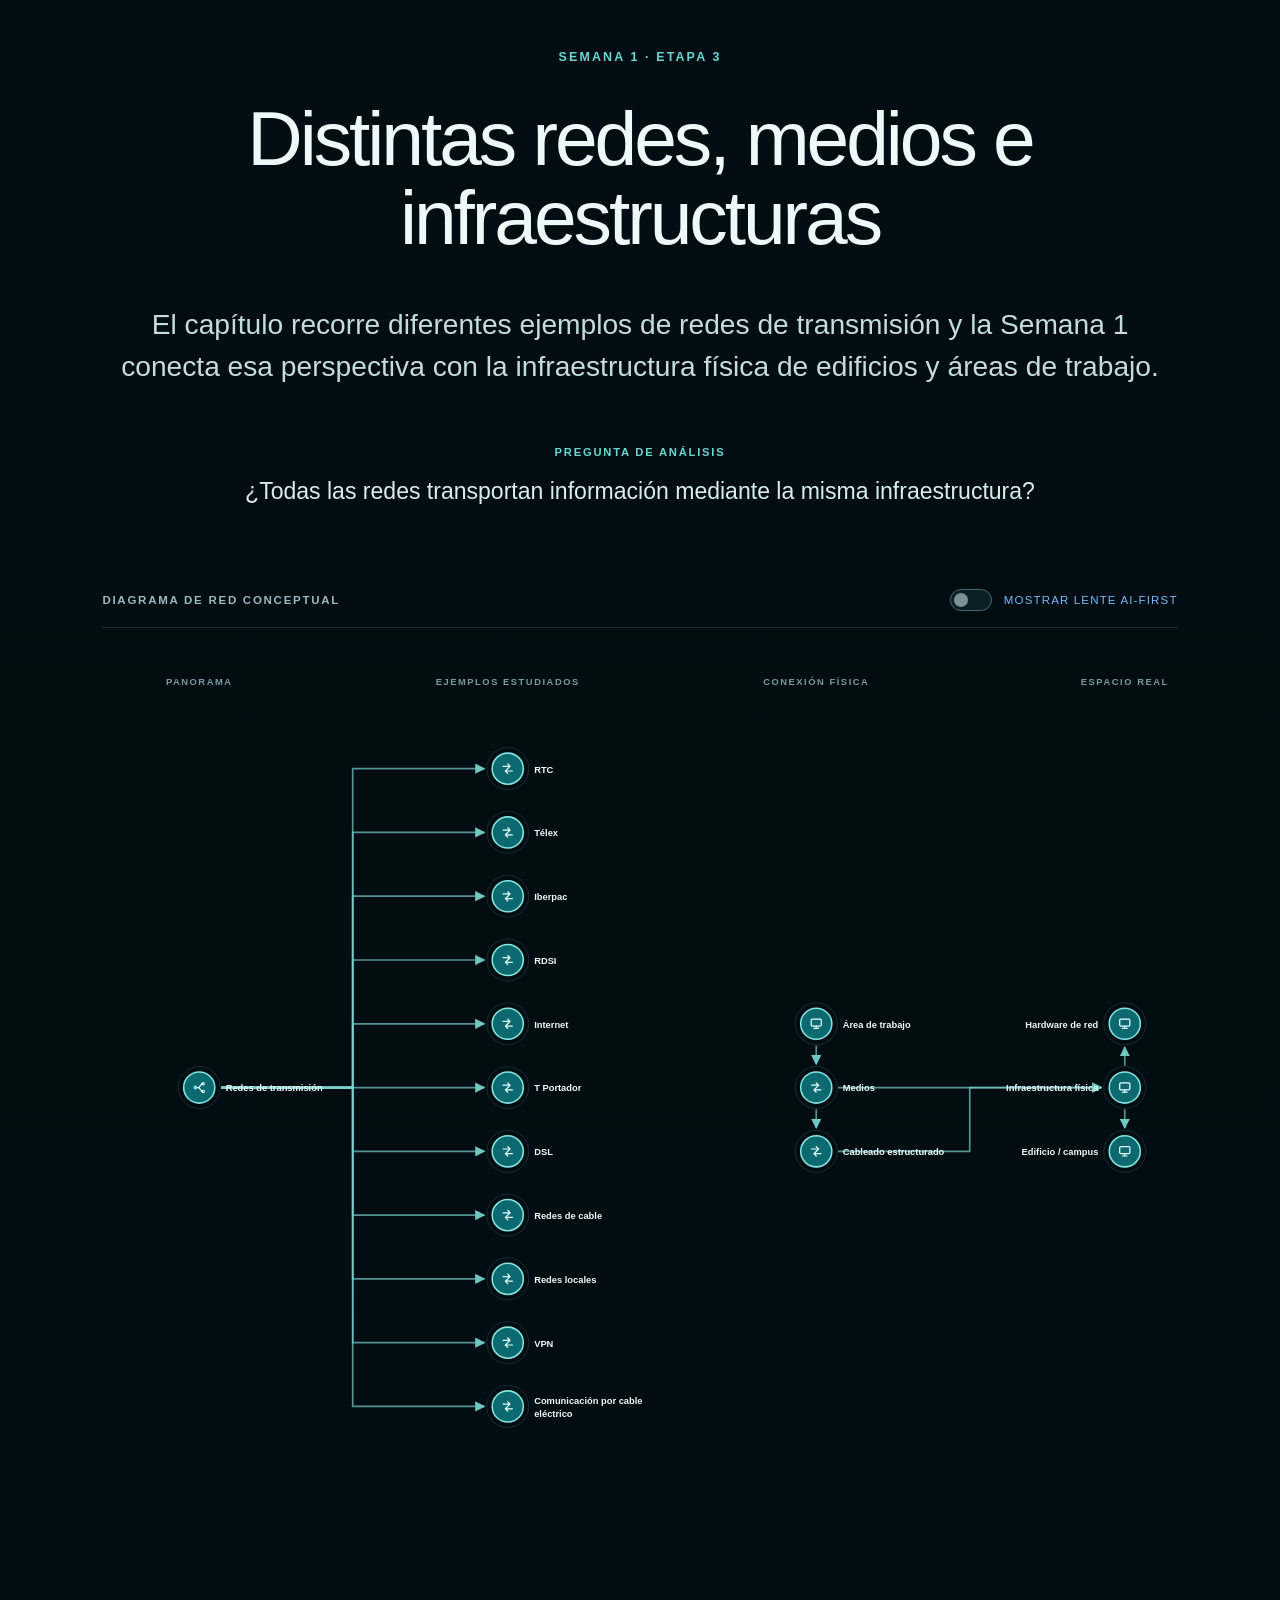
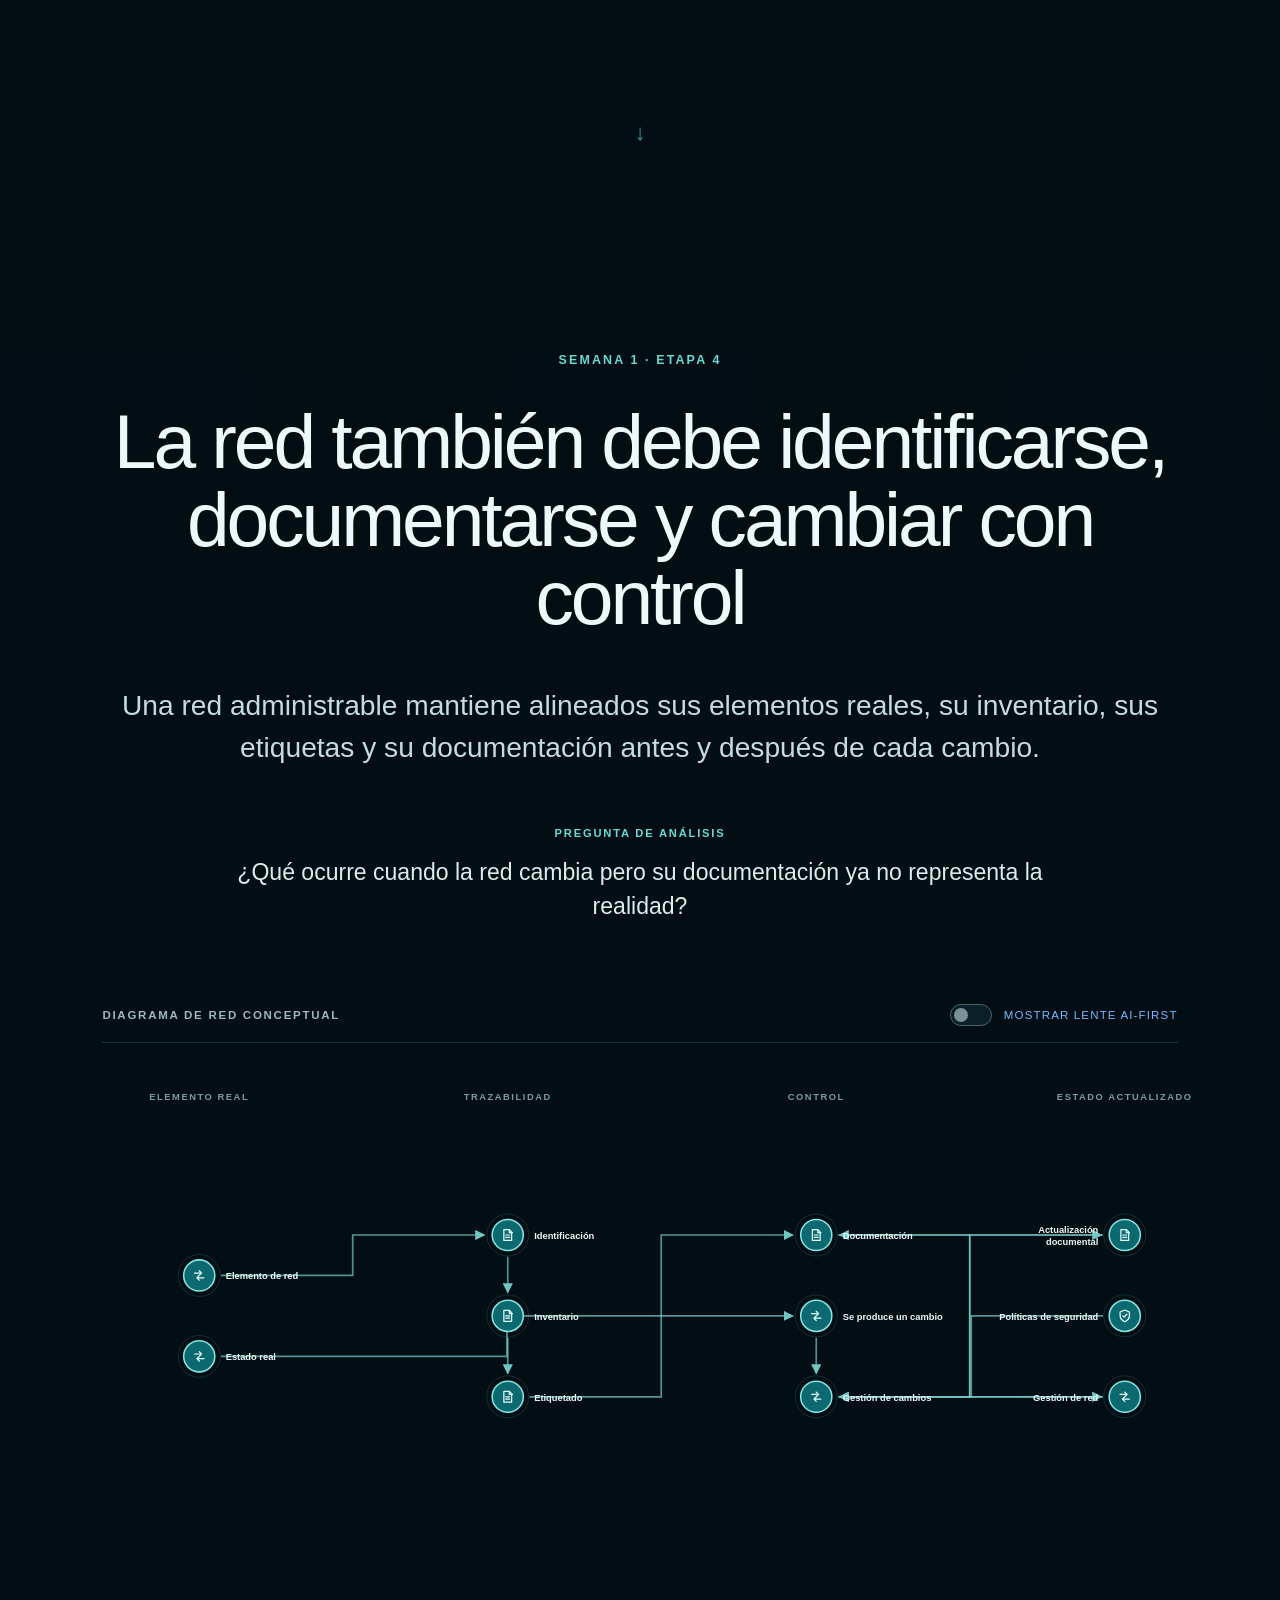
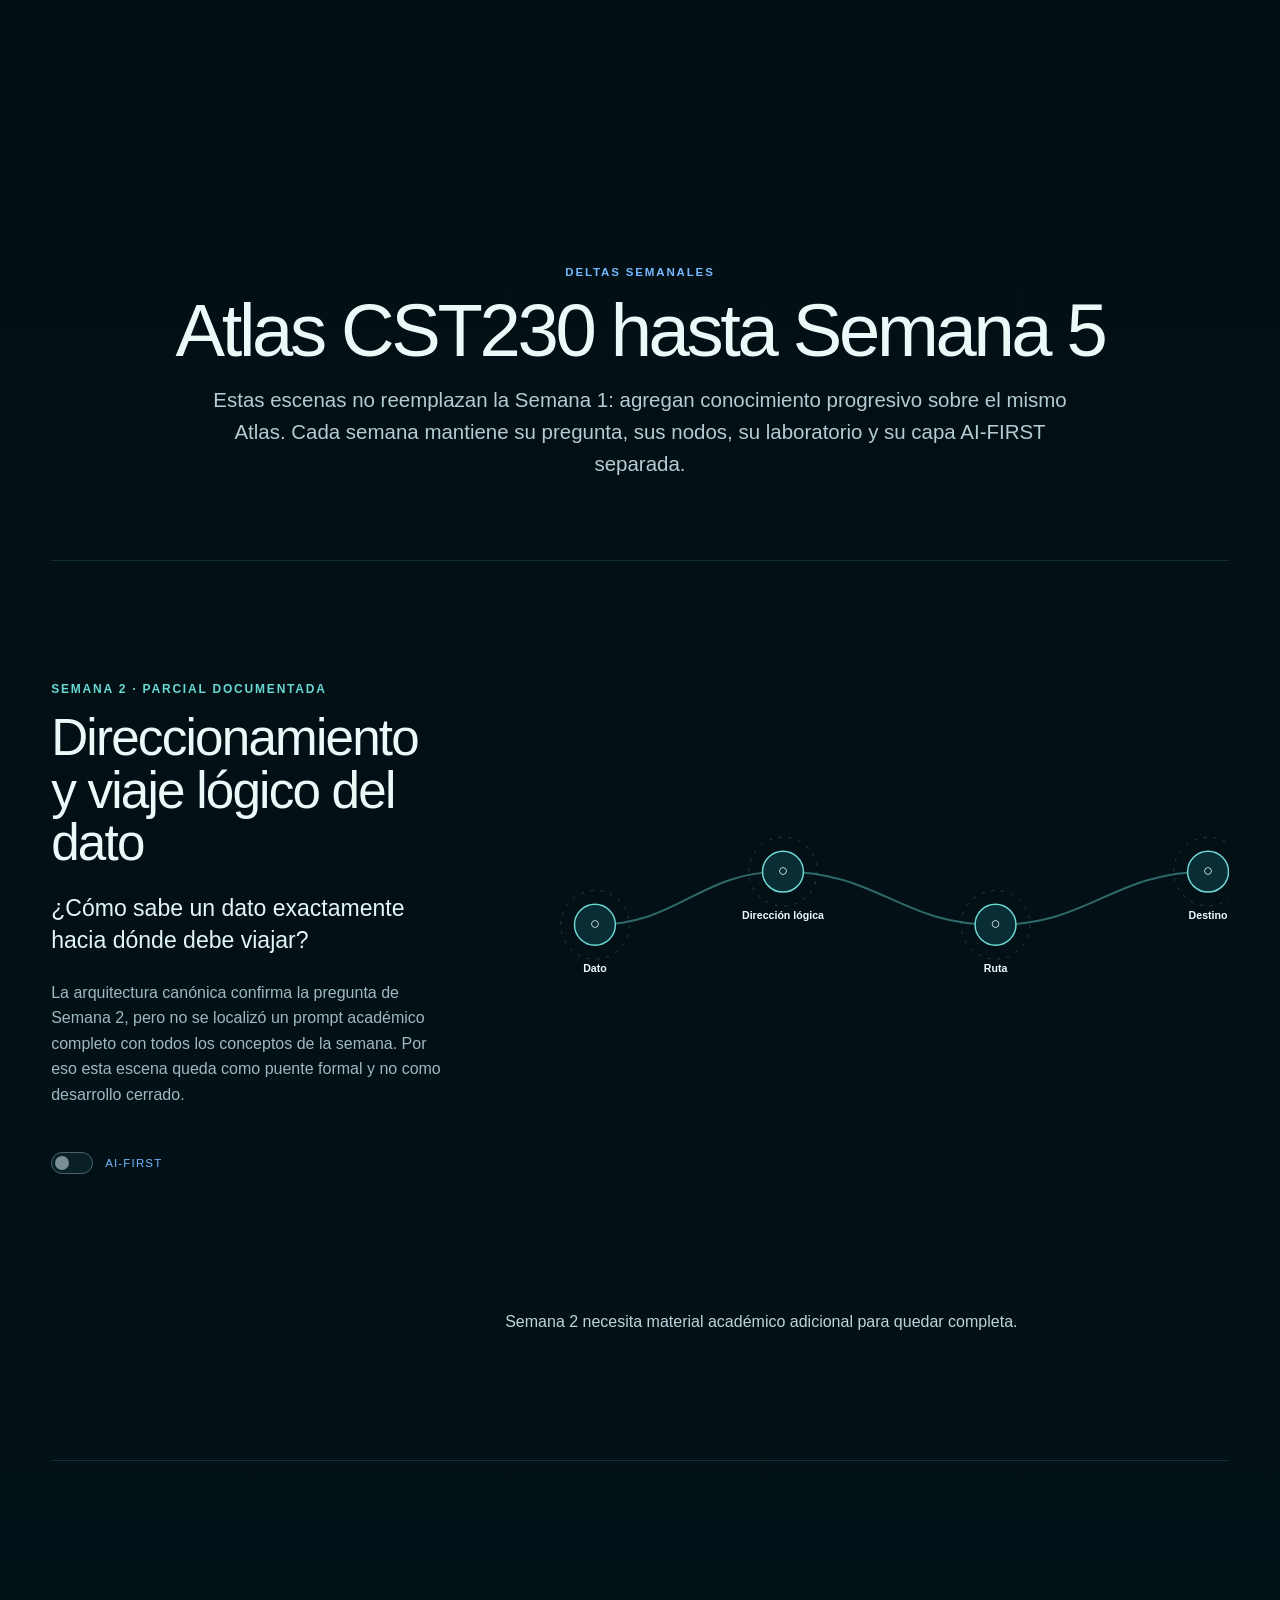
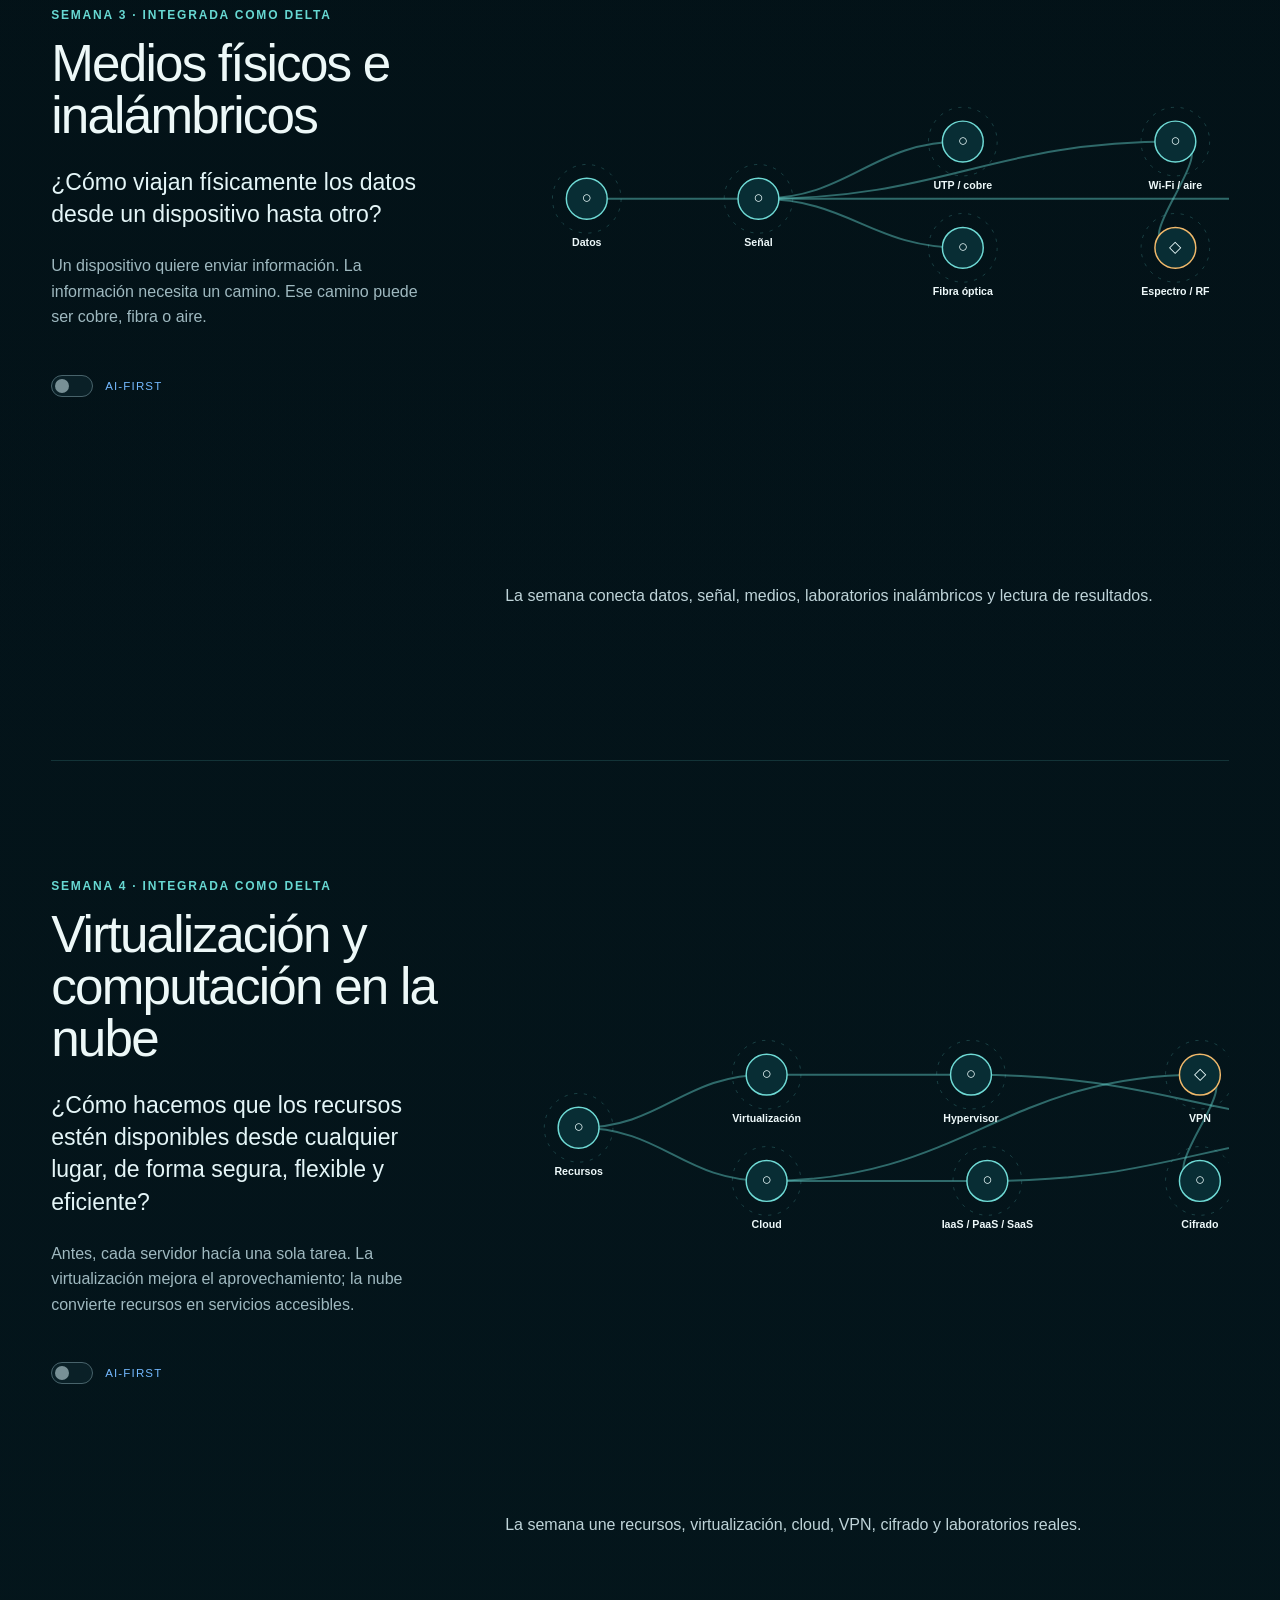
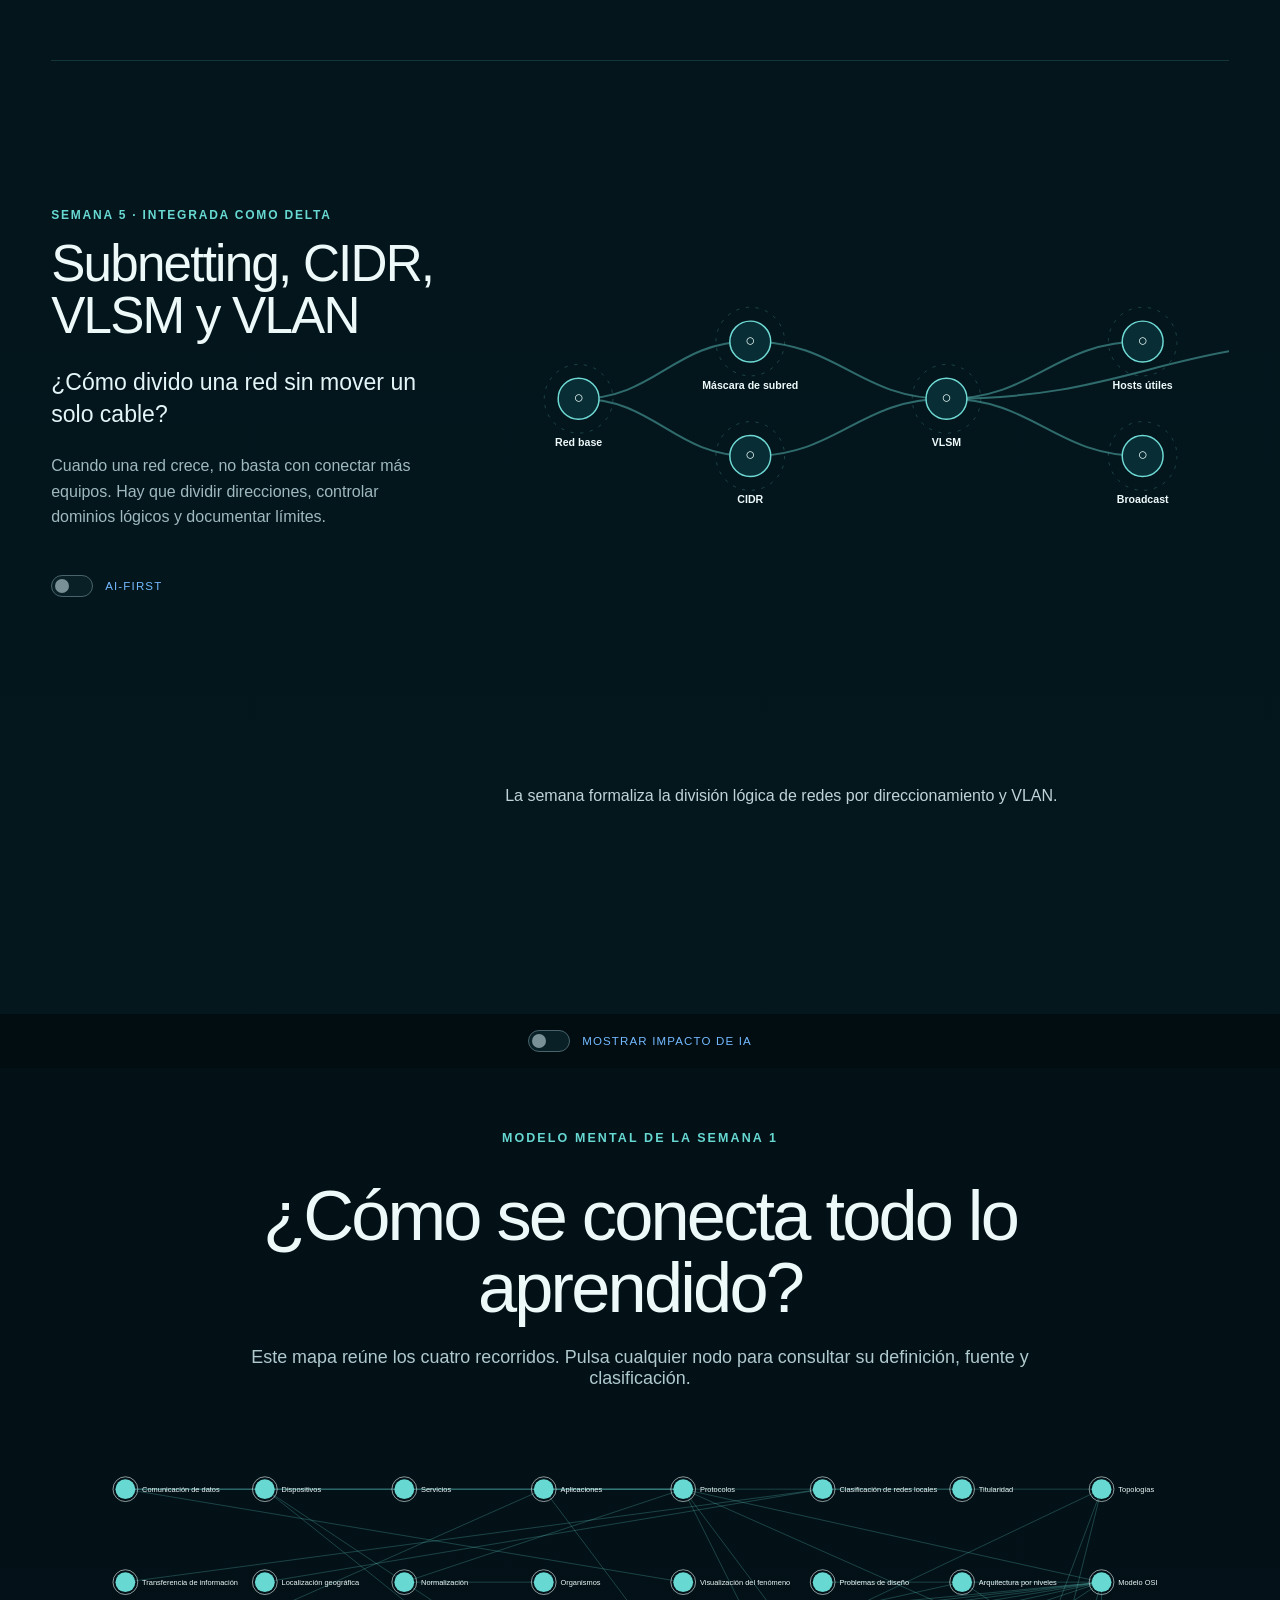
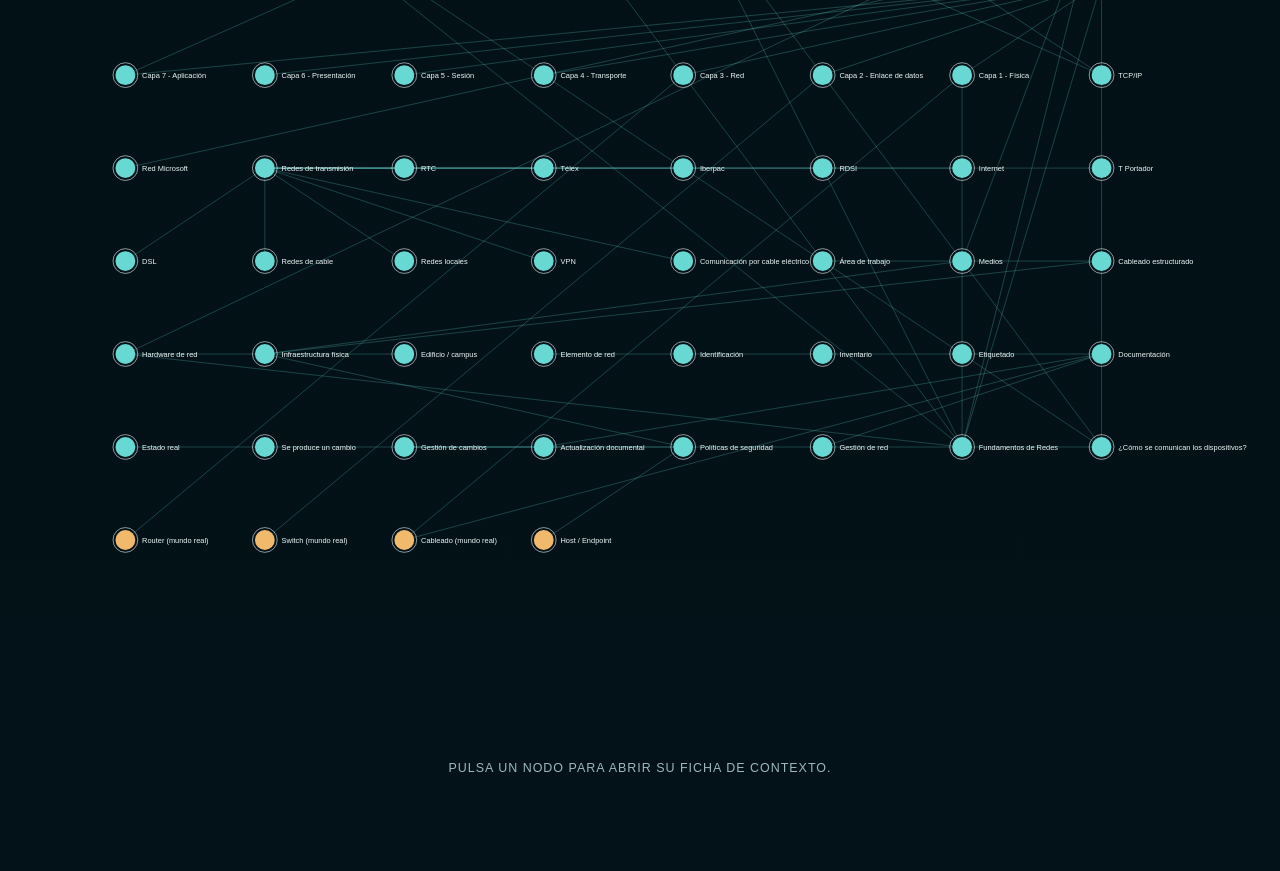
==== commit 4bd6101a: "Add CST230 week 2-5 atlas deltas" ====
--- a/index.html
+++ b/index.html
@@ -4,16 +4,16 @@
   <meta charset="utf-8" />
   <meta name="viewport" content="width=device-width, initial-scale=1" />
   <meta name="robots" content="noindex, nofollow" />
-  <meta name="description" content="Atlas interactivo de Fundamentos de Redes - Semana 1" />
+  <meta name="description" content="Atlas interactivo de Fundamentos de Redes - Semanas 1 a 5" />
   <title>Fundamentos de Redes — Atlas de Aprendizaje</title>
-  <link rel="stylesheet" href="./styles.css?v=agentic-ops-v3" />
+  <link rel="stylesheet" href="./styles.css?v=week5-deltas-v1" />
 </head>
 <body>
   <main class="atlas-root">
     <header class="course-cover">
       <h1>FUNDAMENTOS DE REDES</h1>
-      <h2>Semana 1 · Introducción a las redes en el mundo real</h2>
-      <p class="lead">¿Cómo logran comunicarse los dispositivos en una red?</p>
+      <h2>Atlas incremental · Semanas 1 a 5</h2>
+      <p class="lead">¿Cómo logran comunicarse, dividirse y operarse las redes?</p>
     </header>
 
     <section class="journey-shell">
@@ -52,7 +52,7 @@
     </section>
   </main>
 
-  <script src="./app.js?v=agentic-ops-v3"></script>
+  <script src="./app.js?v=week5-deltas-v1"></script>
 </body>
 </html>
 
--- a/styles.css
+++ b/styles.css
@@ -277,10 +277,162 @@
 .industry-grid span { display: block; margin-top: 1.4rem; color: #9db9c2; line-height: 1.55; }
 .connection-detail-grid .detail-lead { grid-column: span 2; }
 
+.weekly-deltas {
+  padding: 10vh 4vw 6vh;
+  background: linear-gradient(180deg, rgba(3,17,22,.2), rgba(5,29,36,.5));
+}
+.weekly-deltas__intro {
+  max-width: 1100px;
+  margin: 0 auto 5rem;
+  text-align: center;
+}
+.weekly-deltas__intro h2 {
+  margin: 1rem 0;
+  font-size: clamp(2.6rem, 5.8vw, 6rem);
+  line-height: 1;
+  font-weight: 300;
+  letter-spacing: -.045em;
+}
+.weekly-deltas__intro p:last-child {
+  max-width: 870px;
+  margin: 0 auto;
+  color: #b4ccd2;
+  font-size: clamp(1.05rem, 1.6vw, 1.35rem);
+  line-height: 1.55;
+}
+.weekly-delta {
+  min-height: 100vh;
+  padding: 8vh 0;
+  display: grid;
+  grid-template-columns: minmax(280px, 390px) minmax(0, 1fr);
+  gap: clamp(2rem, 5vw, 5rem);
+  align-items: center;
+  border-top: 1px solid rgba(103,216,210,.16);
+}
+.weekly-copy {
+  max-width: 420px;
+}
+.week-label {
+  margin: 0 0 1rem;
+  color: var(--canon);
+  font-size: .75rem;
+  font-weight: 800;
+  letter-spacing: .15em;
+  text-transform: uppercase;
+}
+.weekly-copy h3 {
+  margin: 0 0 1.2rem;
+  font-size: clamp(2rem, 4vw, 4rem);
+  line-height: 1.02;
+  font-weight: 300;
+  letter-spacing: -.035em;
+}
+.week-question {
+  color: #e4f5f7;
+  font-size: clamp(1.1rem, 1.8vw, 1.55rem);
+  line-height: 1.4;
+}
+.weekly-copy p:not(.week-label):not(.week-question), .week-summary {
+  color: #9fb9c0;
+  line-height: 1.6;
+}
+.delta-switch {
+  margin-top: 1.8rem;
+}
+.delta-graph-shell {
+  overflow-x: auto;
+  padding: 2rem 0;
+}
+.delta-network {
+  width: max(100%, 1120px);
+  min-height: auto;
+}
+.delta-edge {
+  fill: none;
+  stroke: rgba(103, 216, 210, .44);
+  stroke-width: 2.4;
+}
+.delta-node {
+  cursor: pointer;
+}
+.delta-node-orbit {
+  fill: none;
+  stroke: rgba(103,216,210,.24);
+  stroke-width: 1.2;
+  stroke-dasharray: 4 8;
+}
+.delta-node circle:not(.delta-node-orbit) {
+  fill: #082d34;
+  stroke: #6fdad5;
+  stroke-width: 1.8;
+  transition: .2s ease;
+}
+.delta-node--real circle:not(.delta-node-orbit) {
+  stroke: var(--real);
+}
+.delta-node--lab circle:not(.delta-node-orbit) {
+  stroke: var(--aprendizaje);
+}
+.delta-node:hover circle:not(.delta-node-orbit), .delta-node:focus-visible circle:not(.delta-node-orbit) {
+  fill: #0e6d75;
+  filter: drop-shadow(0 0 12px rgba(103,216,210,.72));
+}
+.delta-node-icon {
+  fill: #efffff;
+  font-size: 20px;
+  text-anchor: middle;
+}
+.delta-node-label {
+  fill: #eef9fa;
+  font-size: 13px;
+  font-weight: 700;
+  text-anchor: middle;
+}
+.delta-ai-layer {
+  opacity: 1;
+  transition: opacity .25s ease;
+}
+.delta-ai-layer.is-hidden {
+  opacity: 0;
+  pointer-events: none;
+}
+.delta-ai-link {
+  cursor: pointer;
+}
+.delta-ai-link path {
+  fill: none;
+  stroke: var(--ai);
+  stroke-width: 2.8;
+  stroke-dasharray: 8 7;
+  filter: drop-shadow(0 0 7px rgba(116,185,255,.72));
+}
+.delta-ai-link circle {
+  fill: var(--ai);
+  stroke: #e2f1ff;
+  stroke-width: 2;
+}
+.delta-ai-link rect {
+  fill: rgba(7, 36, 58, .92);
+  stroke: rgba(116,185,255,.66);
+}
+.delta-ai-link text {
+  fill: #cbe5ff;
+  font-size: 11px;
+  font-weight: 800;
+  text-anchor: middle;
+}
+.week-summary {
+  grid-column: 2;
+  margin: -2rem 0 0;
+  color: #bfd4d9;
+}
+
 @media (max-width: 980px) {
   .node-popup { max-height: 90vh; overflow: auto; }
   .node-popup dl, .node-popup .ai-detail-grid { grid-template-columns: repeat(2, minmax(0, 1fr)); }
   .ops-two-paths, .industry-grid { grid-template-columns: 1fr; }
+  .weekly-delta { grid-template-columns: 1fr; min-height: auto; }
+  .week-summary { grid-column: auto; margin-top: 0; }
 }
 
 @media (max-width: 760px) {
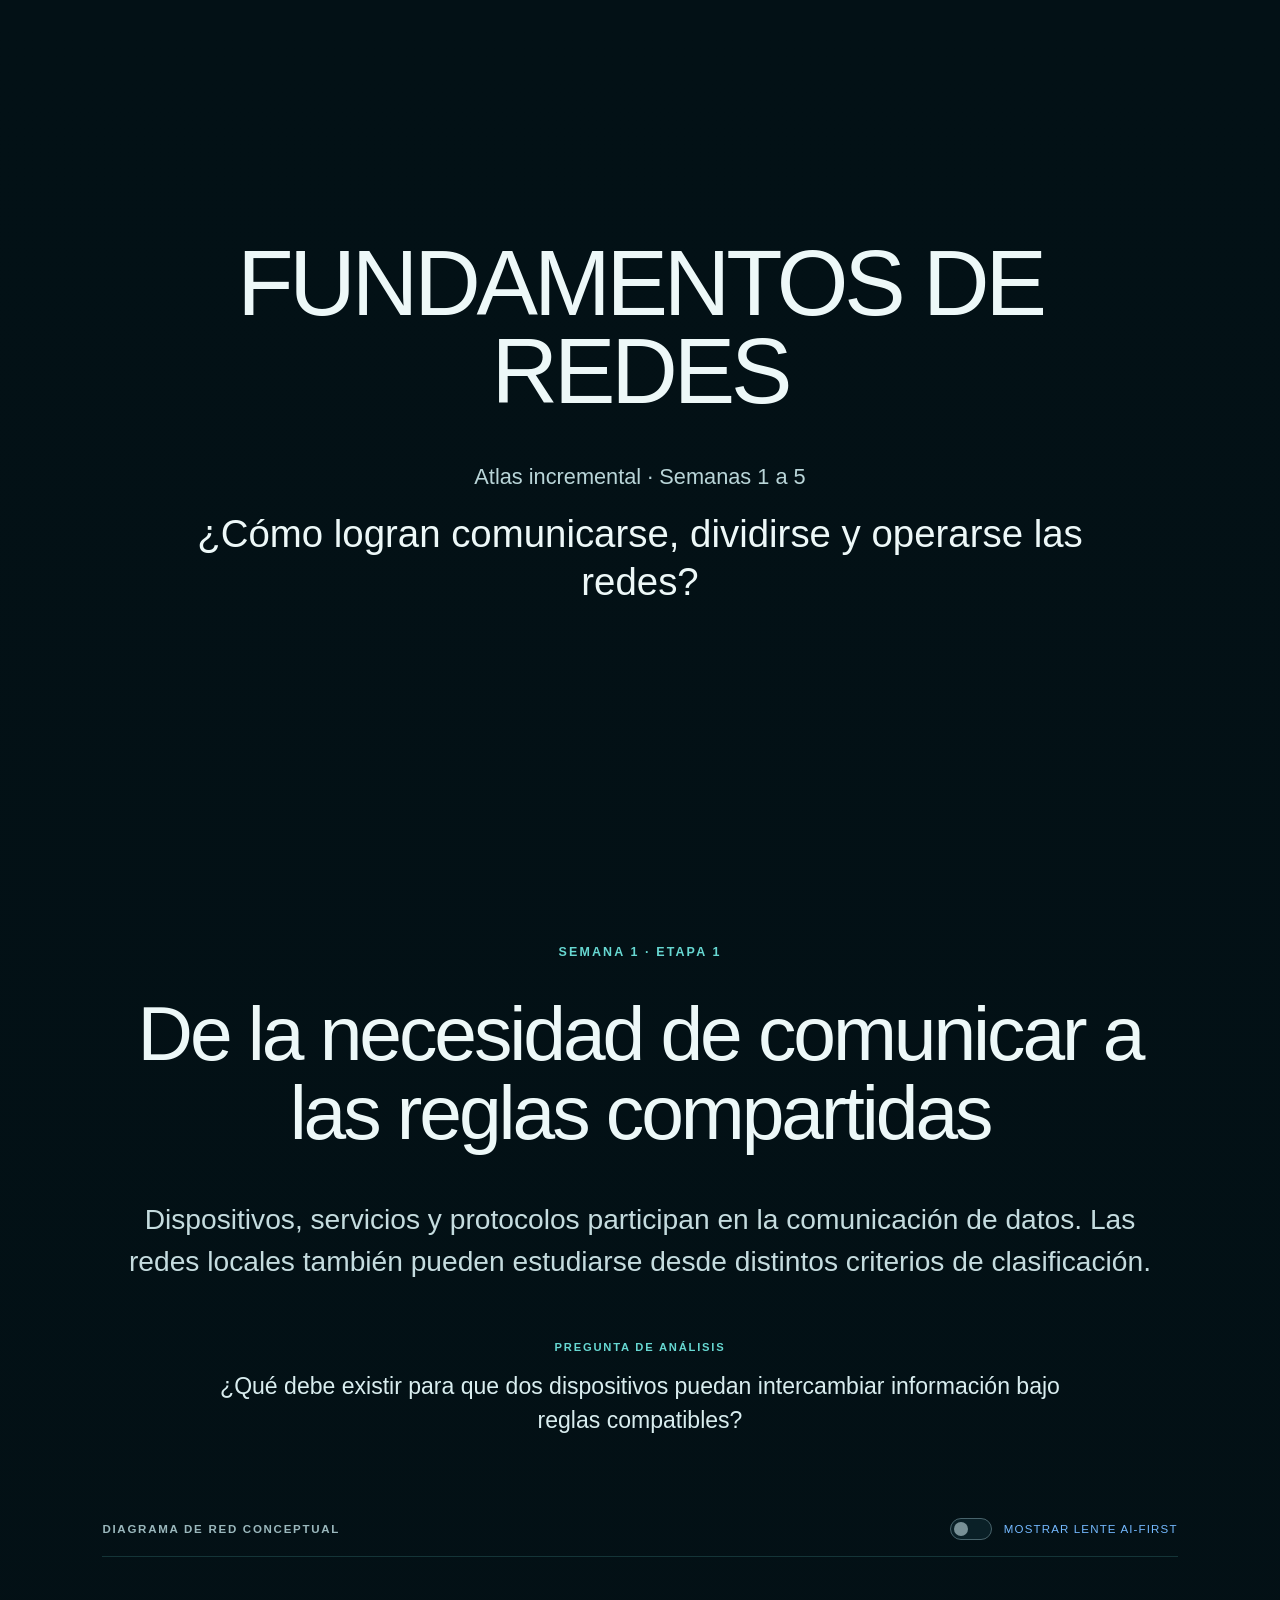
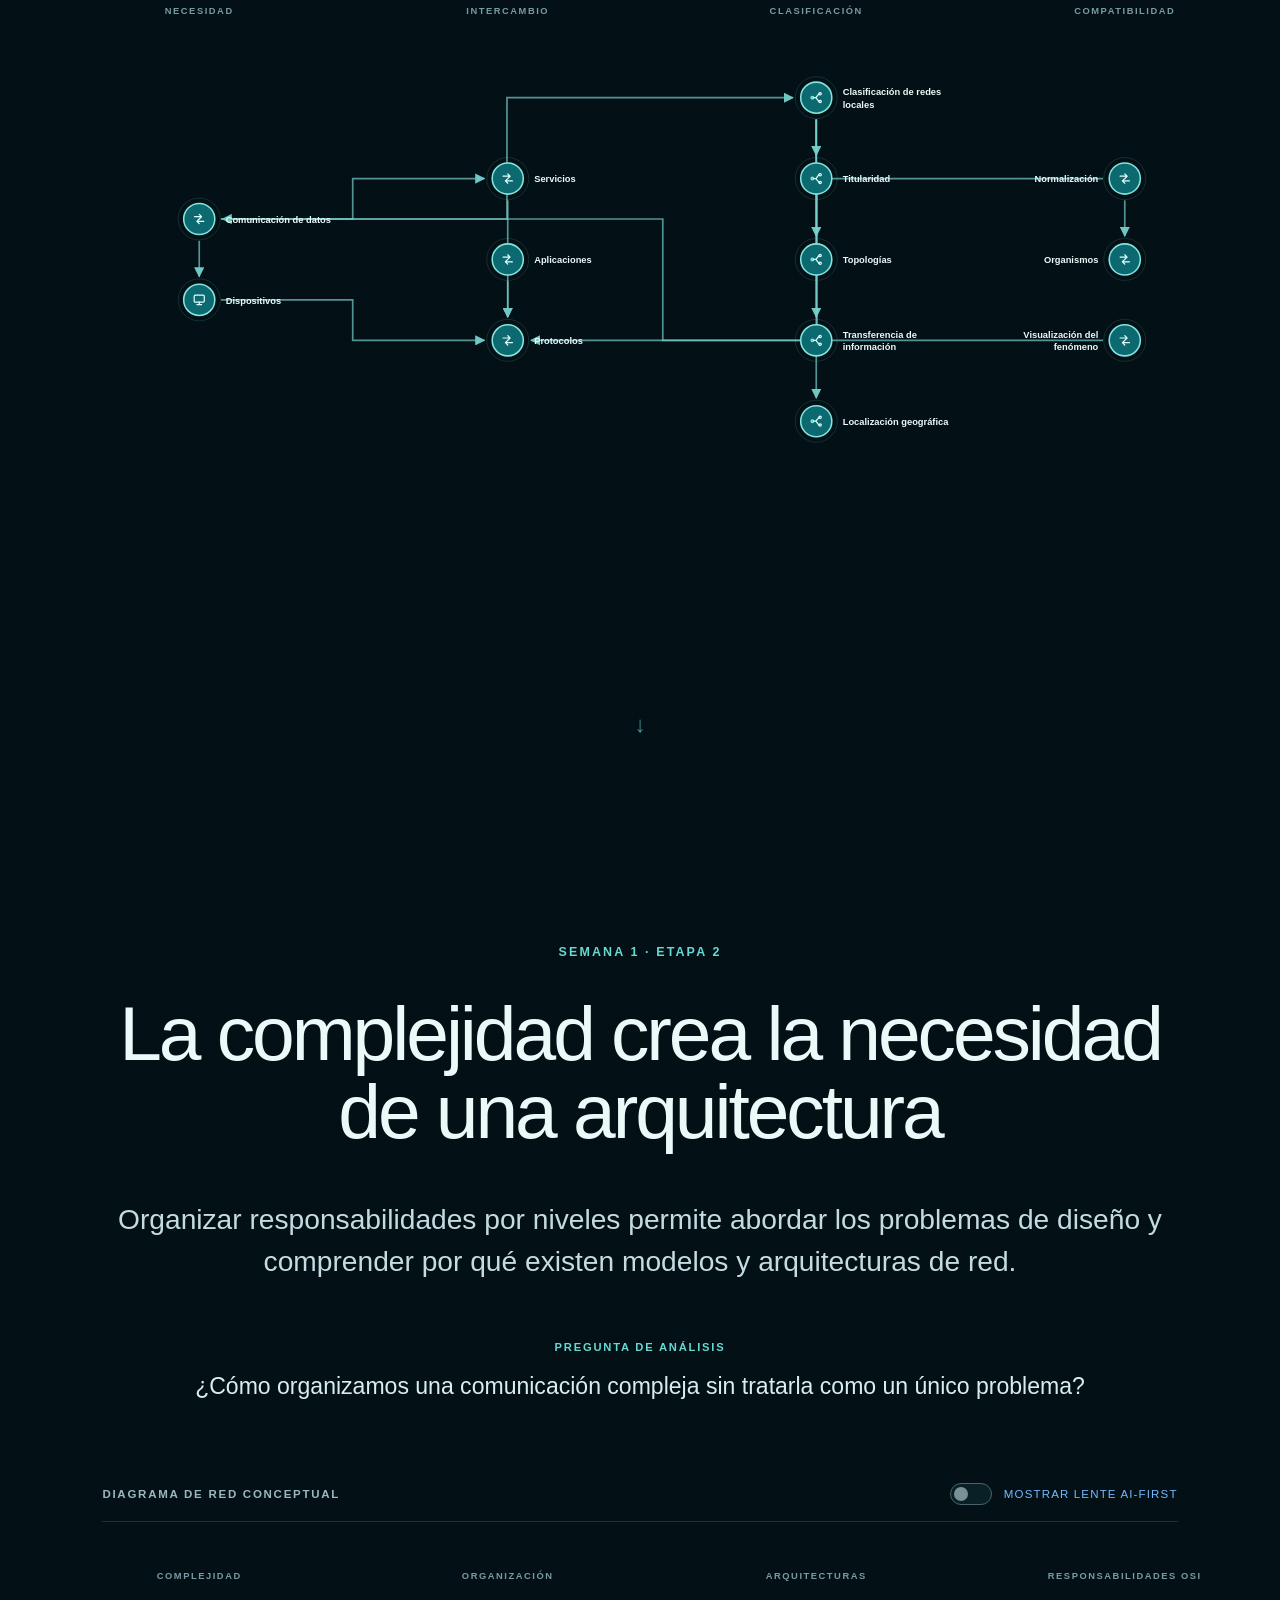
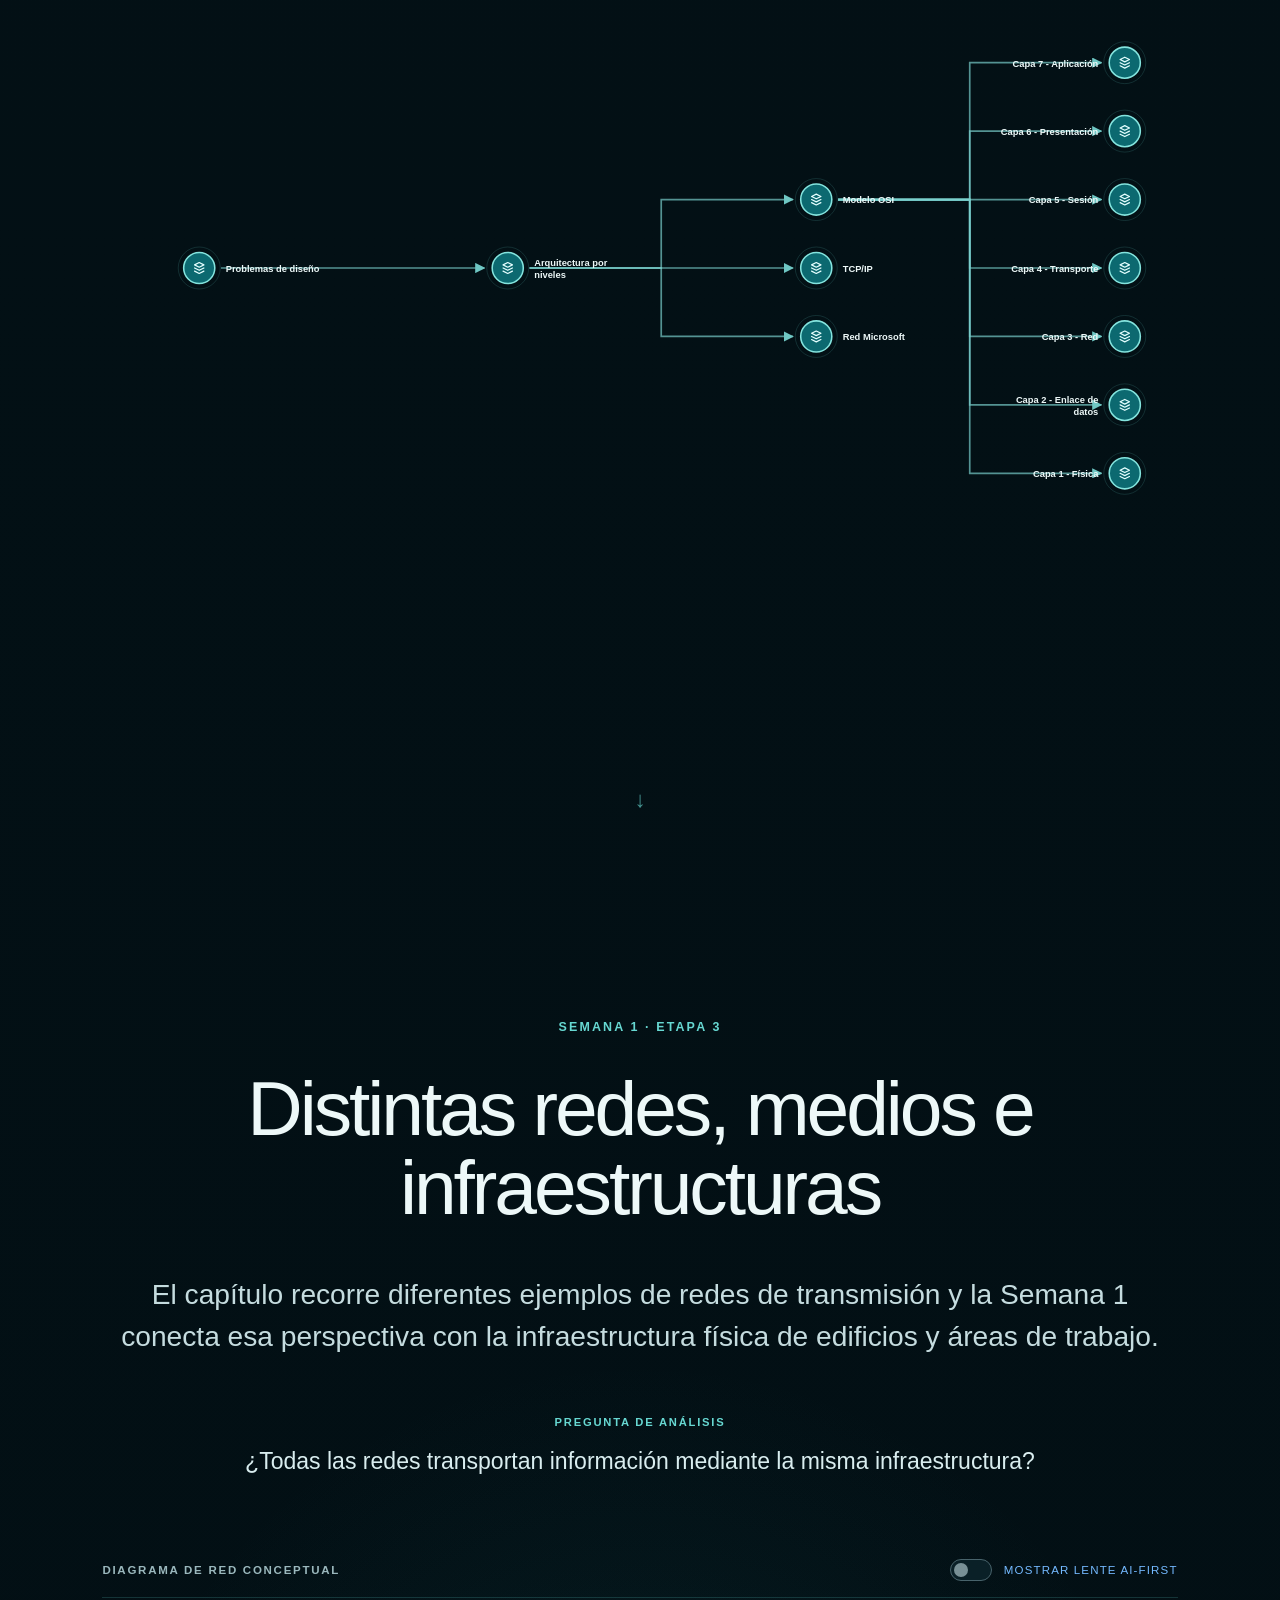
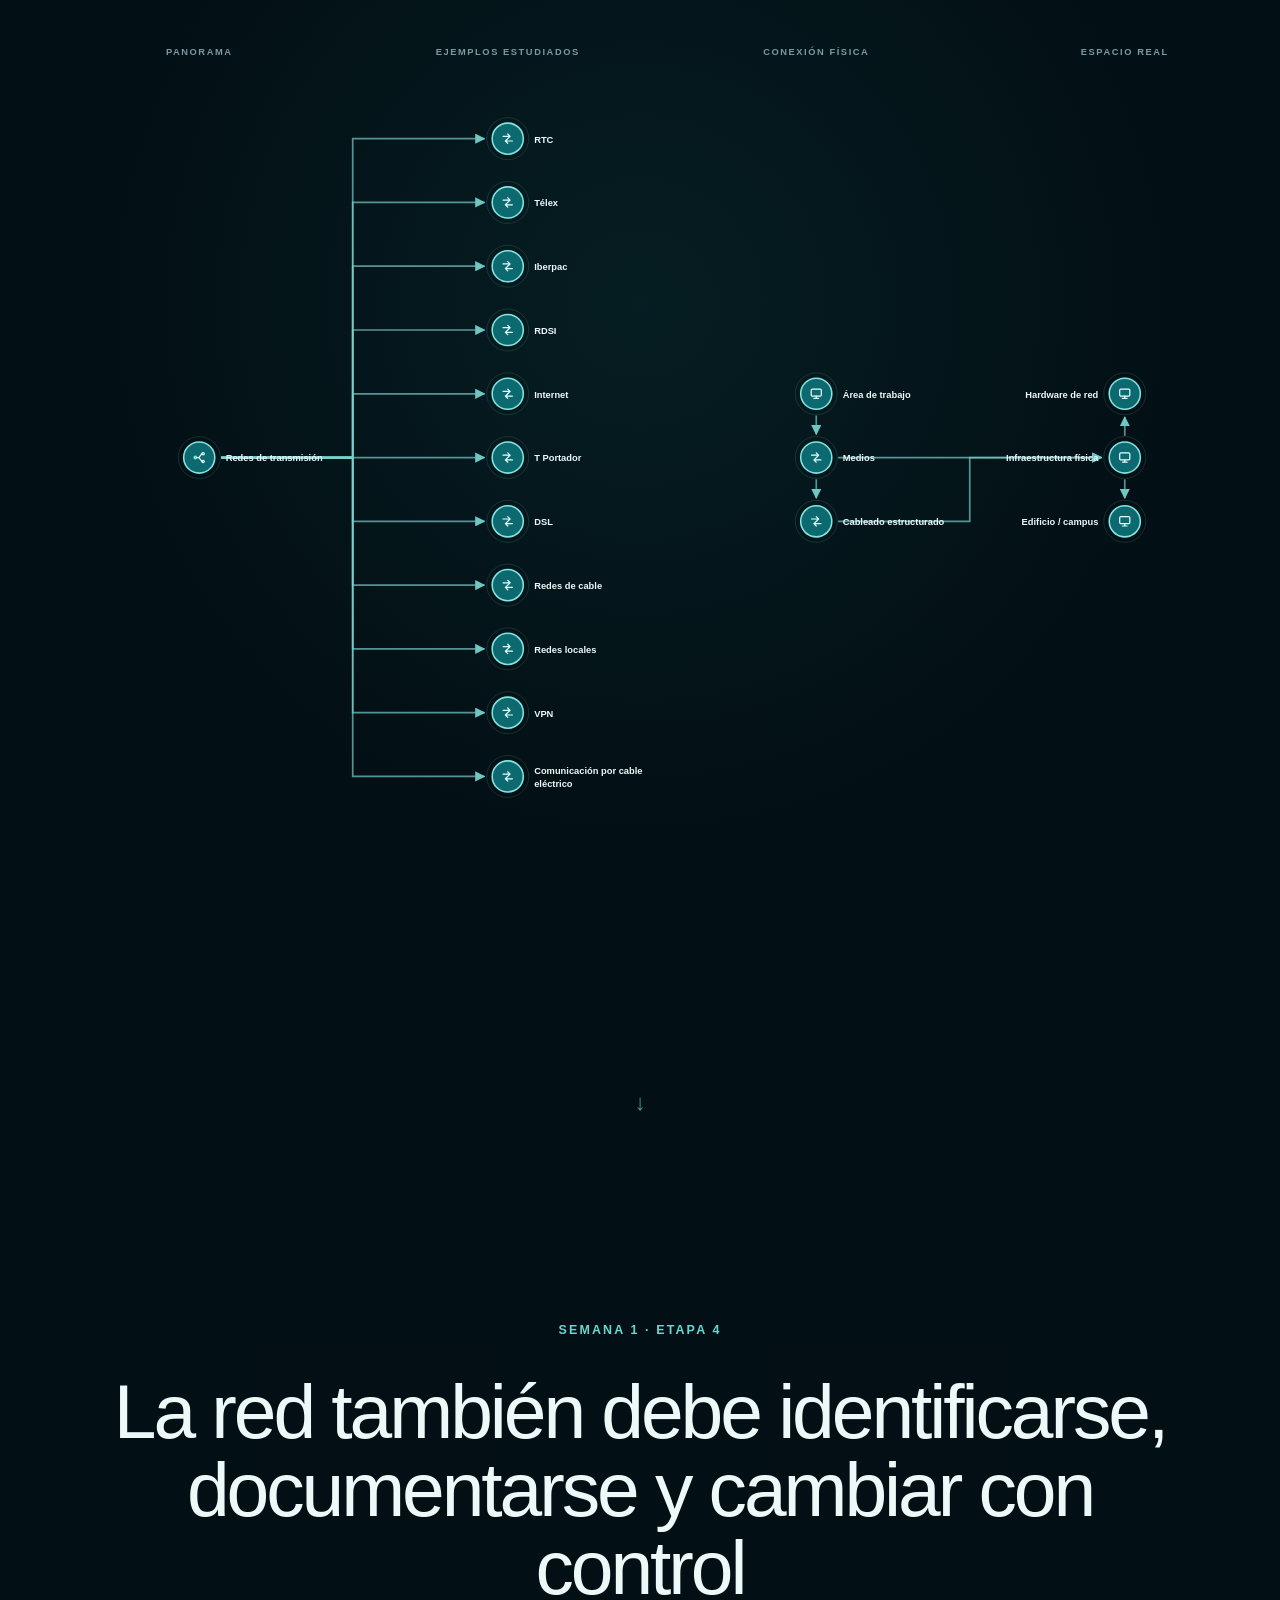
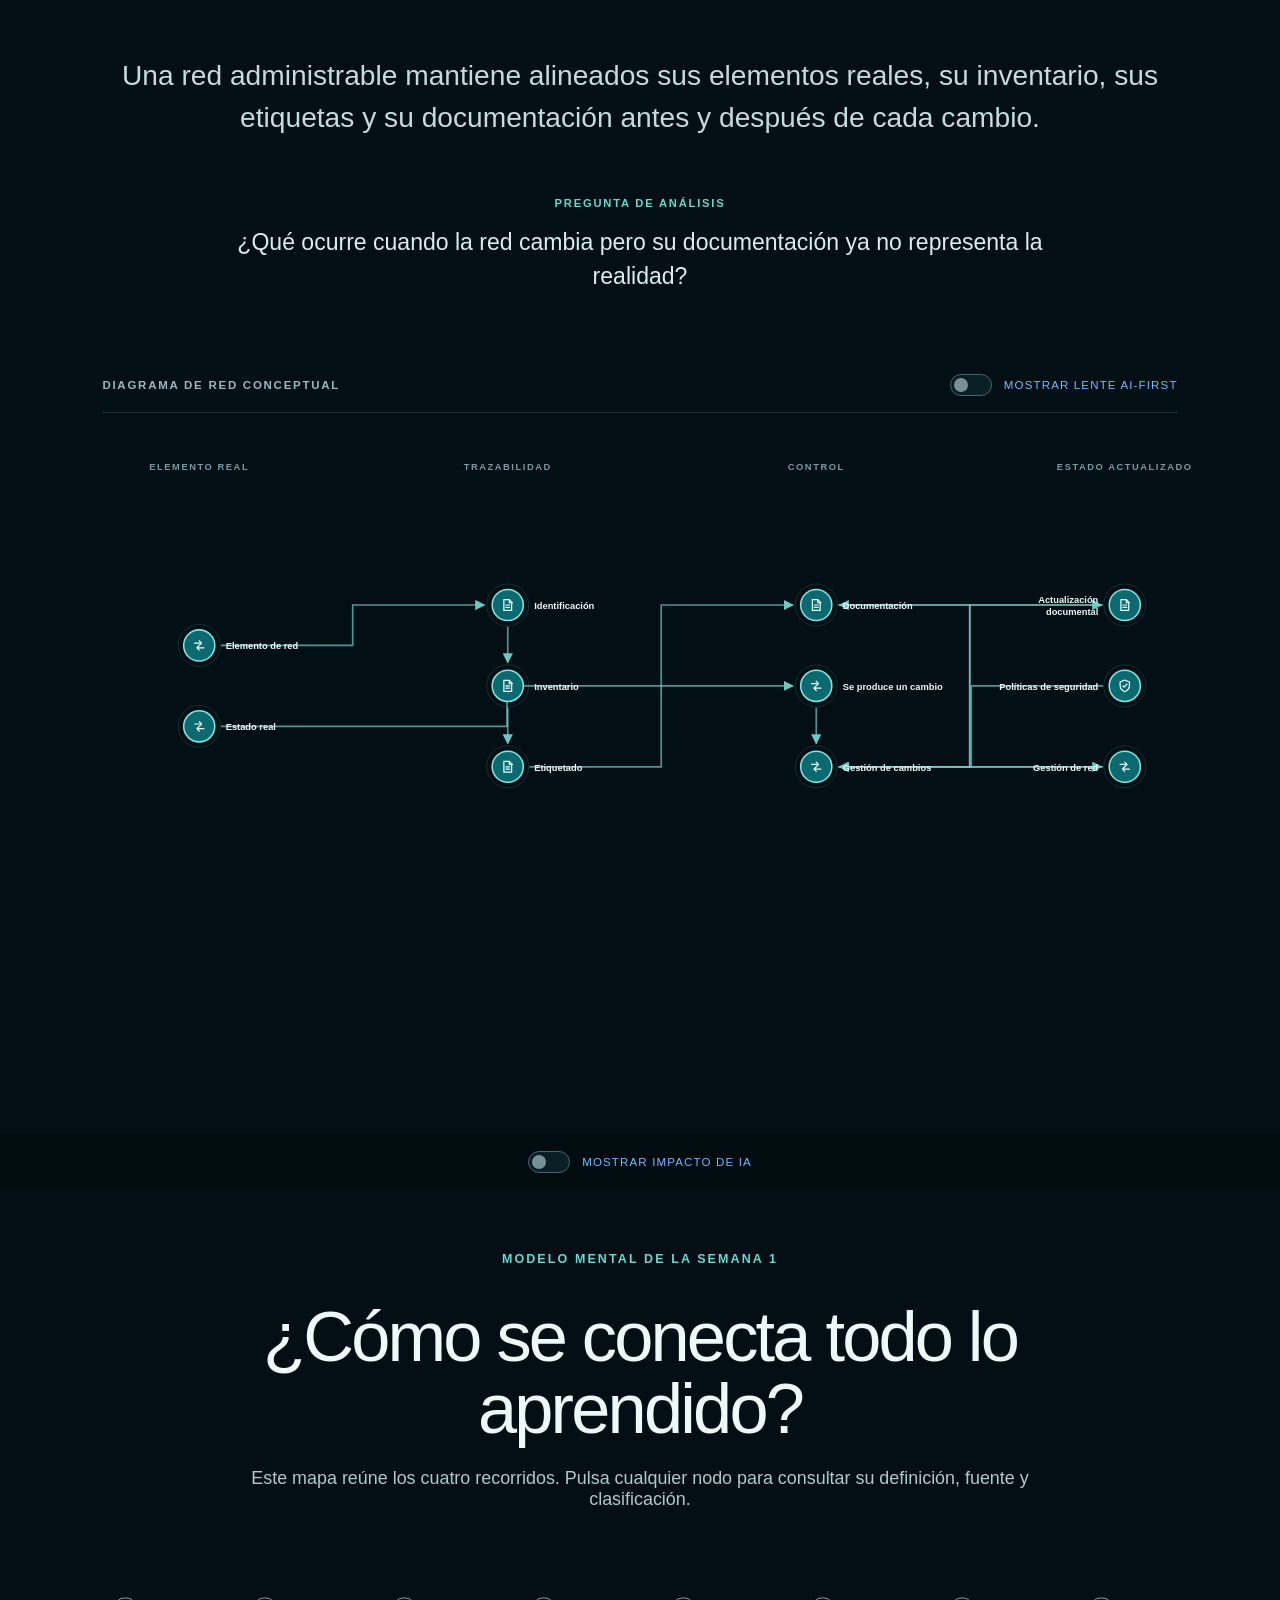
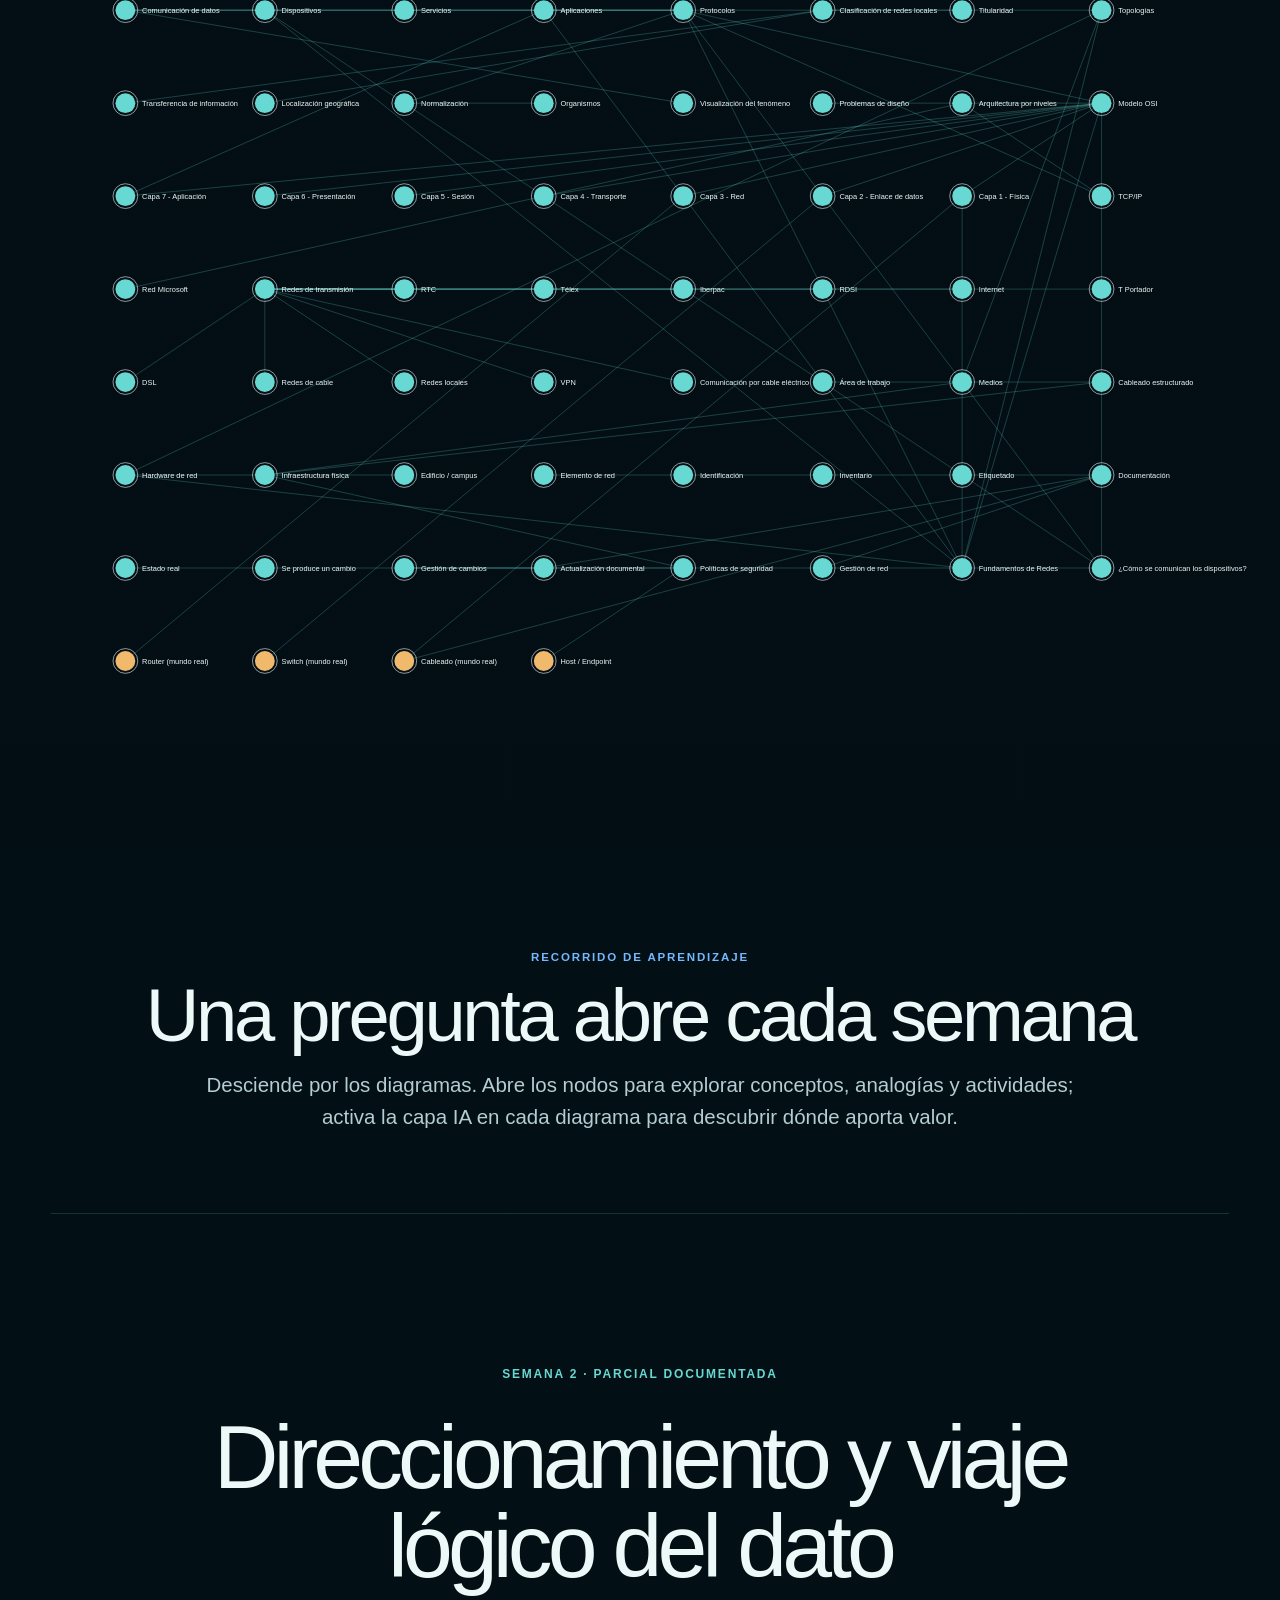
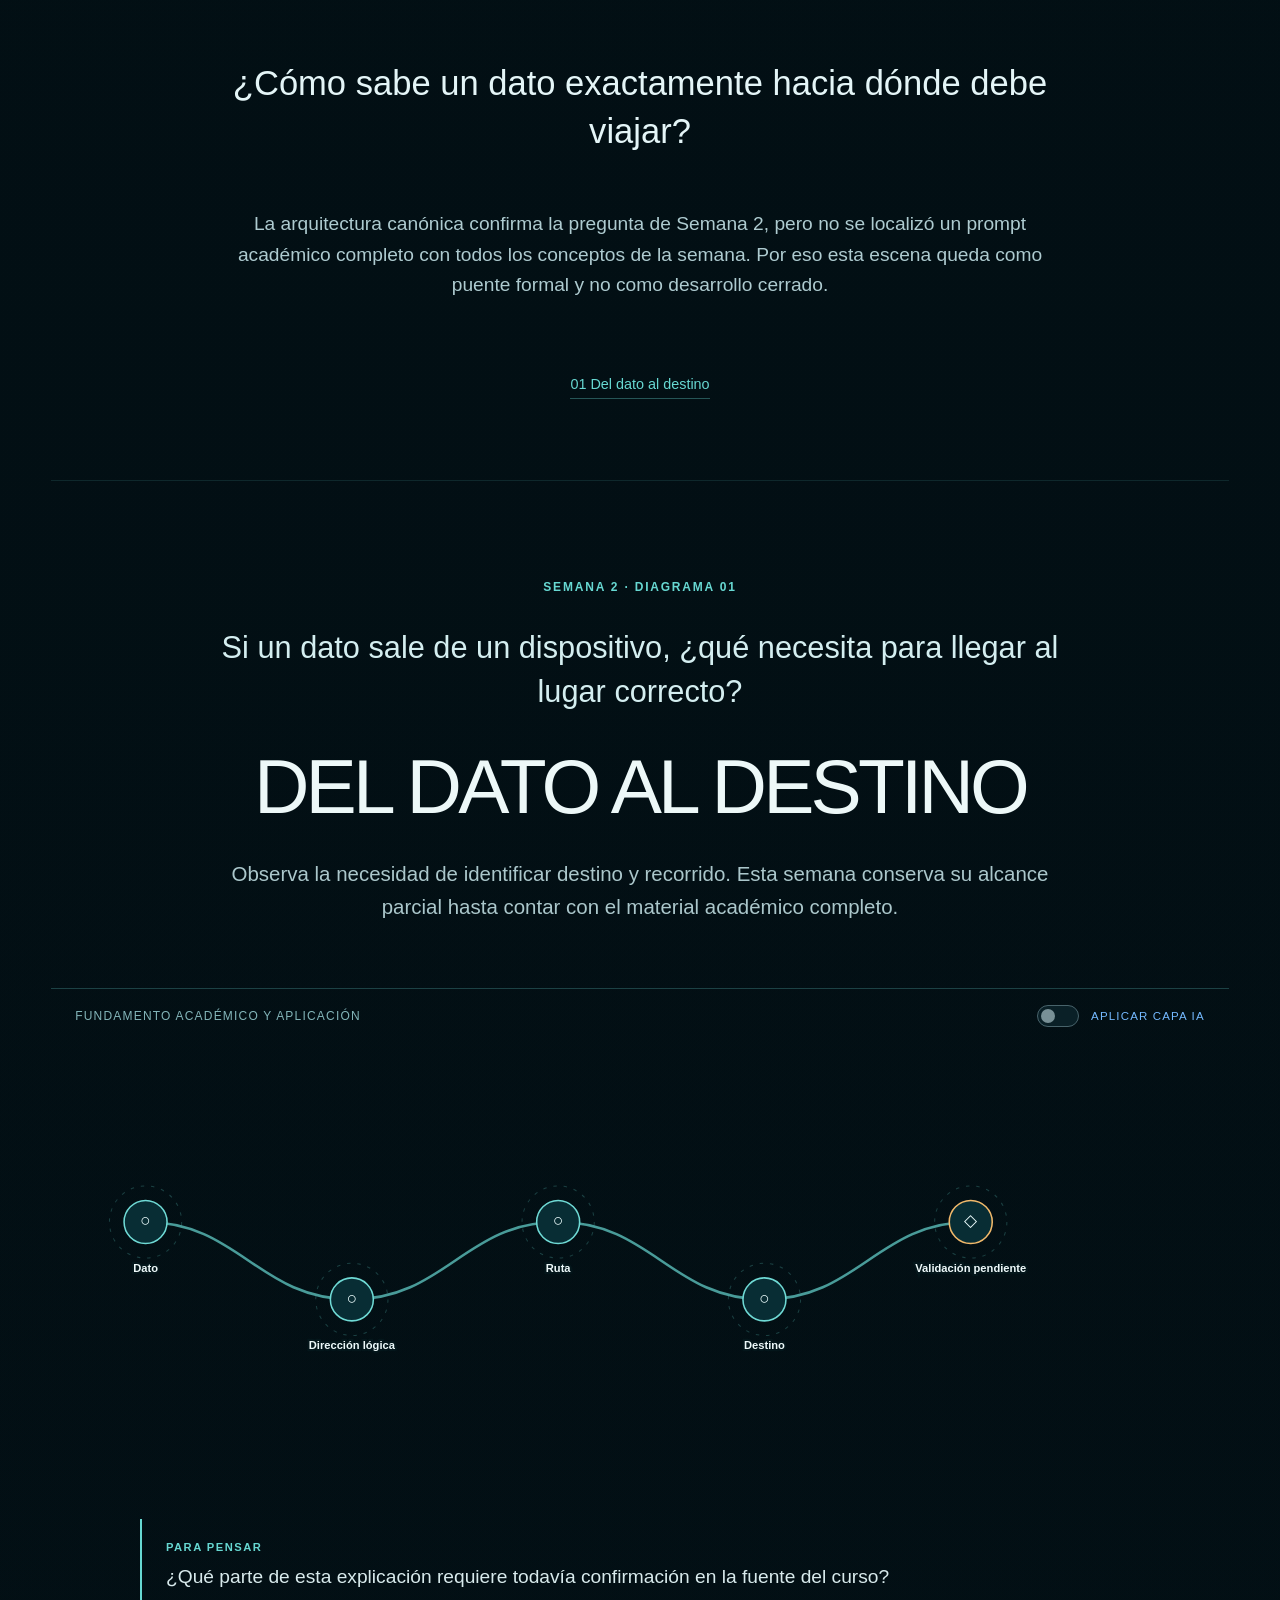
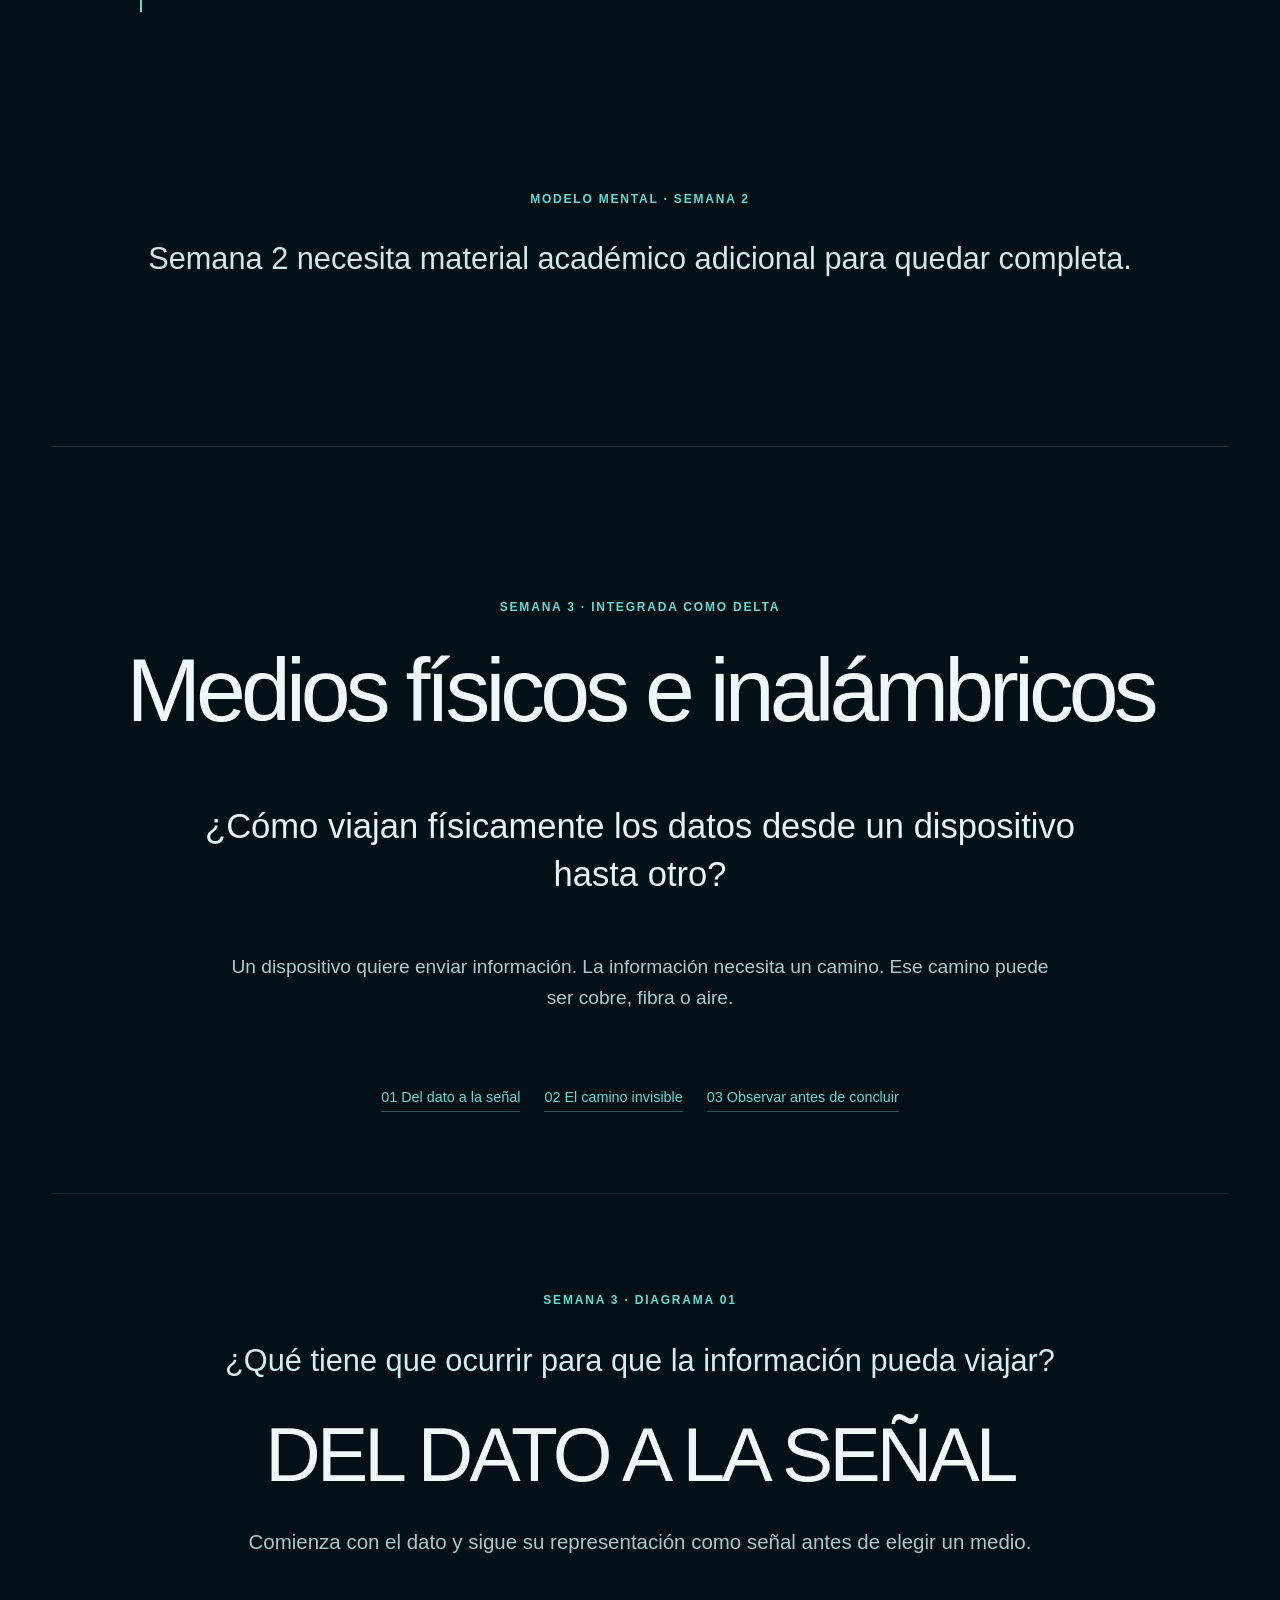
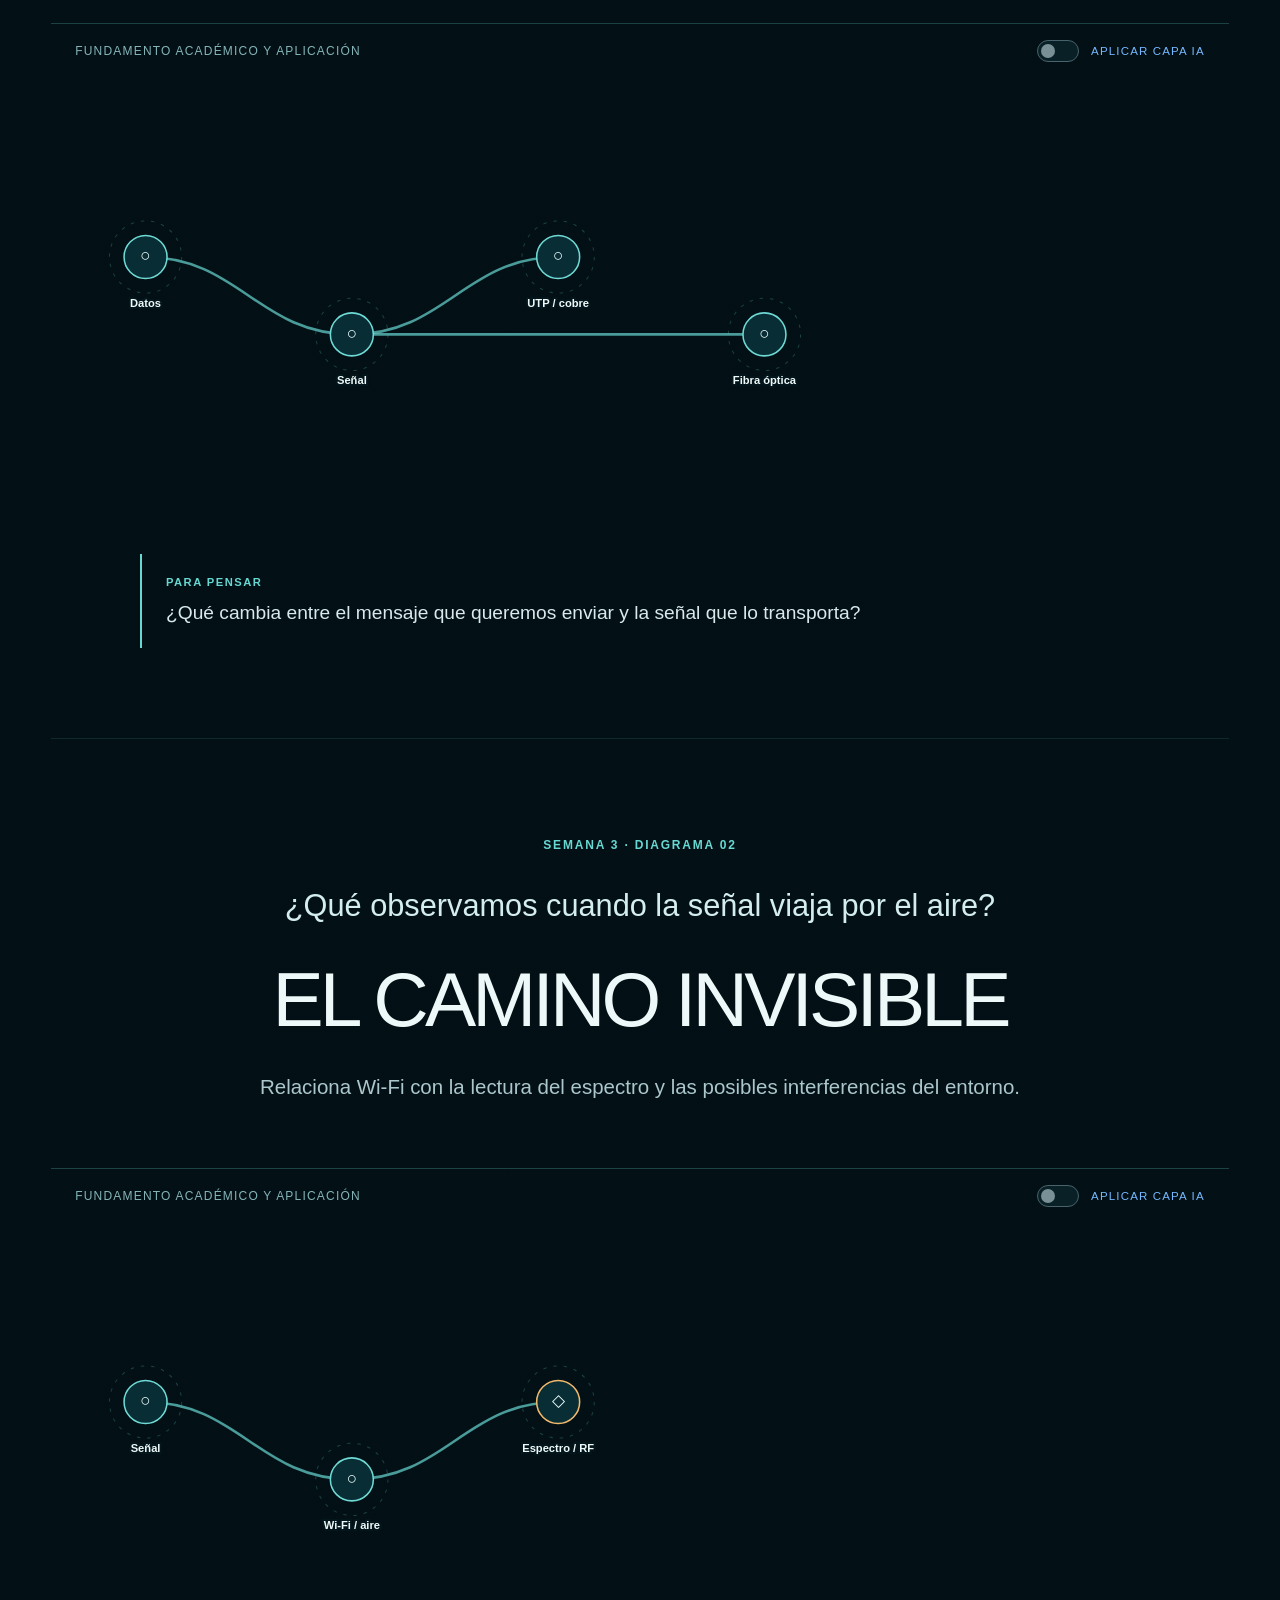
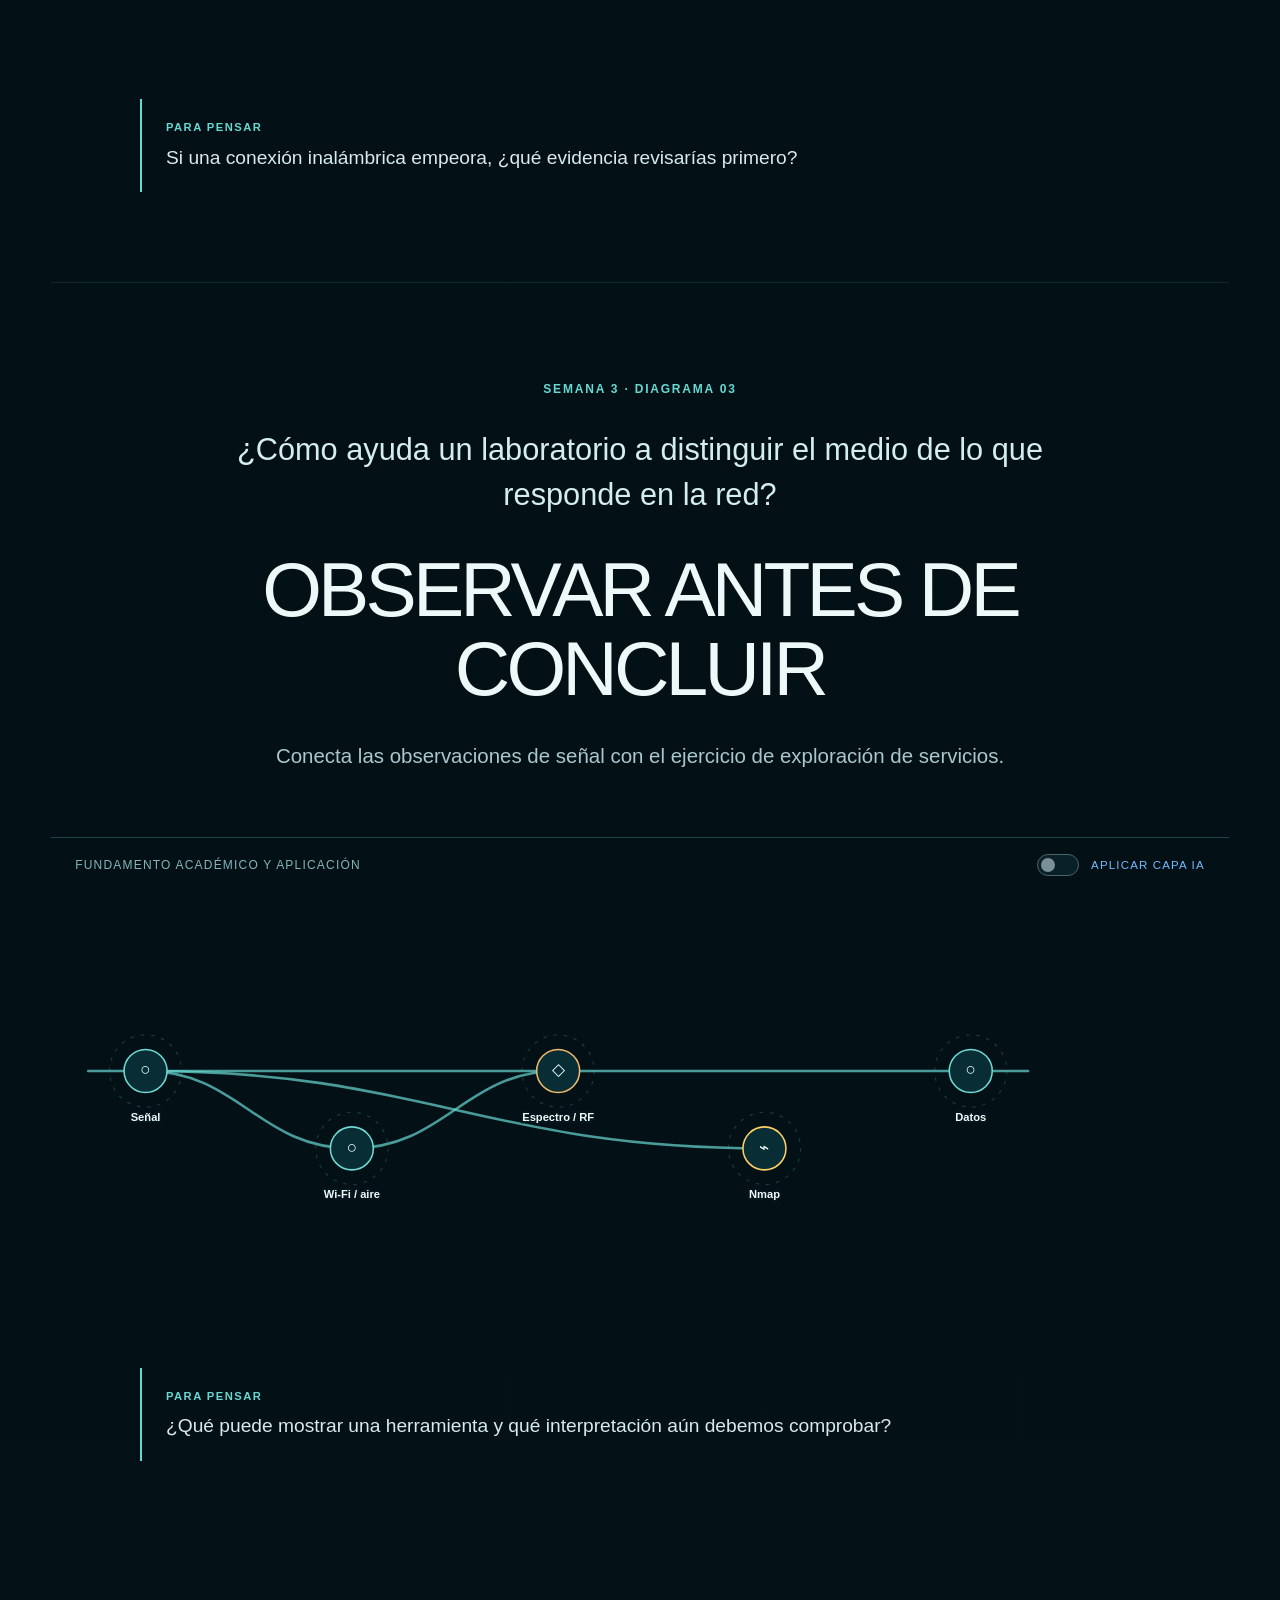
==== commit c1fc1669: "Shape CST230 weeks into guided learning scenes" ====
--- a/index.html
+++ b/index.html
@@ -6,7 +6,7 @@
   <meta name="robots" content="noindex, nofollow" />
   <meta name="description" content="Atlas interactivo de Fundamentos de Redes - Semanas 1 a 5" />
   <title>Fundamentos de Redes — Atlas de Aprendizaje</title>
-  <link rel="stylesheet" href="./styles.css?v=week5-deltas-v1" />
+  <link rel="stylesheet" href="./styles.css?v=pedagogy-scenes-v1" />
 </head>
 <body>
   <main class="atlas-root">
@@ -52,7 +52,7 @@
     </section>
   </main>
 
-  <script src="./app.js?v=week5-deltas-v1"></script>
+  <script src="./app.js?v=pedagogy-scenes-v1"></script>
 </body>
 </html>
 
--- a/styles.css
+++ b/styles.css
@@ -427,6 +427,35 @@
   color: #bfd4d9;
 }
 
+.learning-week { border-top: 1px solid rgba(103,216,210,.18); }
+.learning-week__hero, .learning-scene__opening, .learning-week__closing {
+  max-width: 1120px;
+  margin-inline: auto;
+  text-align: center;
+}
+.learning-week__hero { min-height: 82vh; padding: 17vh 1rem 9vh; display: flex; flex-direction: column; align-items: center; justify-content: center; }
+.learning-week__hero h3 { max-width: 1050px; margin: 1rem 0 2rem; font-size: clamp(3rem, 7vw, 7rem); font-weight: 300; letter-spacing: -.055em; line-height: 1; }
+.learning-week__hero .week-question { max-width: 900px; font-size: clamp(1.5rem, 2.7vw, 2.7rem); }
+.learning-week__hero > p:last-of-type { max-width: 820px; color: #aecbd0; font-size: clamp(1.05rem, 1.5vw, 1.35rem); line-height: 1.6; }
+.learning-week__nav { margin-top: 3.5rem; display: flex; flex-wrap: wrap; justify-content: center; gap: .75rem 1.5rem; }
+.learning-week__nav a { color: var(--canon); text-decoration: none; border-bottom: 1px solid rgba(103,216,210,.35); padding-bottom: .35rem; font-size: .9rem; }
+.learning-week__nav a:hover, .learning-week__nav a:focus-visible { color: #fff; border-color: #fff; }
+.learning-scene { min-height: 100vh; padding: 11vh 0 10vh; border-top: 1px solid rgba(103,216,210,.12); scroll-margin-top: 1rem; }
+.learning-scene__opening { padding: 0 1rem; }
+.learning-scene__question { max-width: 900px; margin: 2rem auto; color: #d4eef0; font-size: clamp(1.35rem, 2.4vw, 2.4rem); line-height: 1.45; }
+.learning-scene__opening h4 { margin: 0 auto 2rem; font-size: clamp(2.7rem, 6vw, 6rem); line-height: 1.03; font-weight: 300; letter-spacing: -.05em; text-transform: uppercase; }
+.learning-scene__opening > p:last-child { max-width: 850px; margin: auto; color: #abc7cb; font-size: clamp(1rem, 1.6vw, 1.35rem); line-height: 1.6; }
+.learning-scene__controls { max-width: 1300px; margin: 4rem auto 0; padding: 1rem 1.5rem; display: flex; align-items: center; justify-content: space-between; gap: 1rem; border-top: 1px solid rgba(103,216,210,.25); color: #83b5b9; font-size: .75rem; letter-spacing: .1em; text-transform: uppercase; }
+.learning-scene__controls .delta-switch { margin: 0; }
+.learning-scene__graph { max-width: 1400px; margin-inline: auto; }
+.learning-scene__graph .delta-network { min-height: 380px; }
+.learning-scene__reflection { max-width: 1000px; margin: 2rem auto 0; padding: 1.25rem 1.5rem; border-left: 2px solid var(--canon); color: #d8eaec; font-size: clamp(1rem, 1.5vw, 1.25rem); line-height: 1.5; }
+.learning-scene__reflection span { display: block; margin-bottom: .5rem; color: var(--canon); font-size: .7rem; font-weight: 800; letter-spacing: .13em; text-transform: uppercase; }
+.learning-week__closing { padding: 10vh 1rem 15vh; }
+.learning-week__closing p:last-child { color: #d4e8e9; font-size: clamp(1.4rem, 2.4vw, 2.3rem); line-height: 1.4; }
+.learning-scene .delta-edge { stroke: rgba(103,216,210,.7); stroke-width: 3; }
+.learning-scene .delta-node-label { paint-order: stroke; stroke: #04161b; stroke-width: 5px; }
+
 @media (max-width: 980px) {
   .node-popup { max-height: 90vh; overflow: auto; }
   .node-popup dl, .node-popup .ai-detail-grid { grid-template-columns: repeat(2, minmax(0, 1fr)); }
@@ -436,6 +465,10 @@
 }
 
 @media (max-width: 760px) {
+  .learning-week__hero { min-height: 75vh; }
+  .learning-scene { min-height: auto; padding-block: 8vh; }
+  .learning-scene__controls { align-items: flex-start; flex-direction: column; margin-top: 2.5rem; }
+  .learning-scene__reflection { margin-inline: 1rem; }
   .course-cover { min-height: 86vh; padding-inline: 1.4rem; }
   .course-cover h1 { font-size: clamp(2.8rem, 13vw, 4.7rem); }
   .story-panel { min-height: 72vh; padding: 10vh 1.4rem 8vh; }
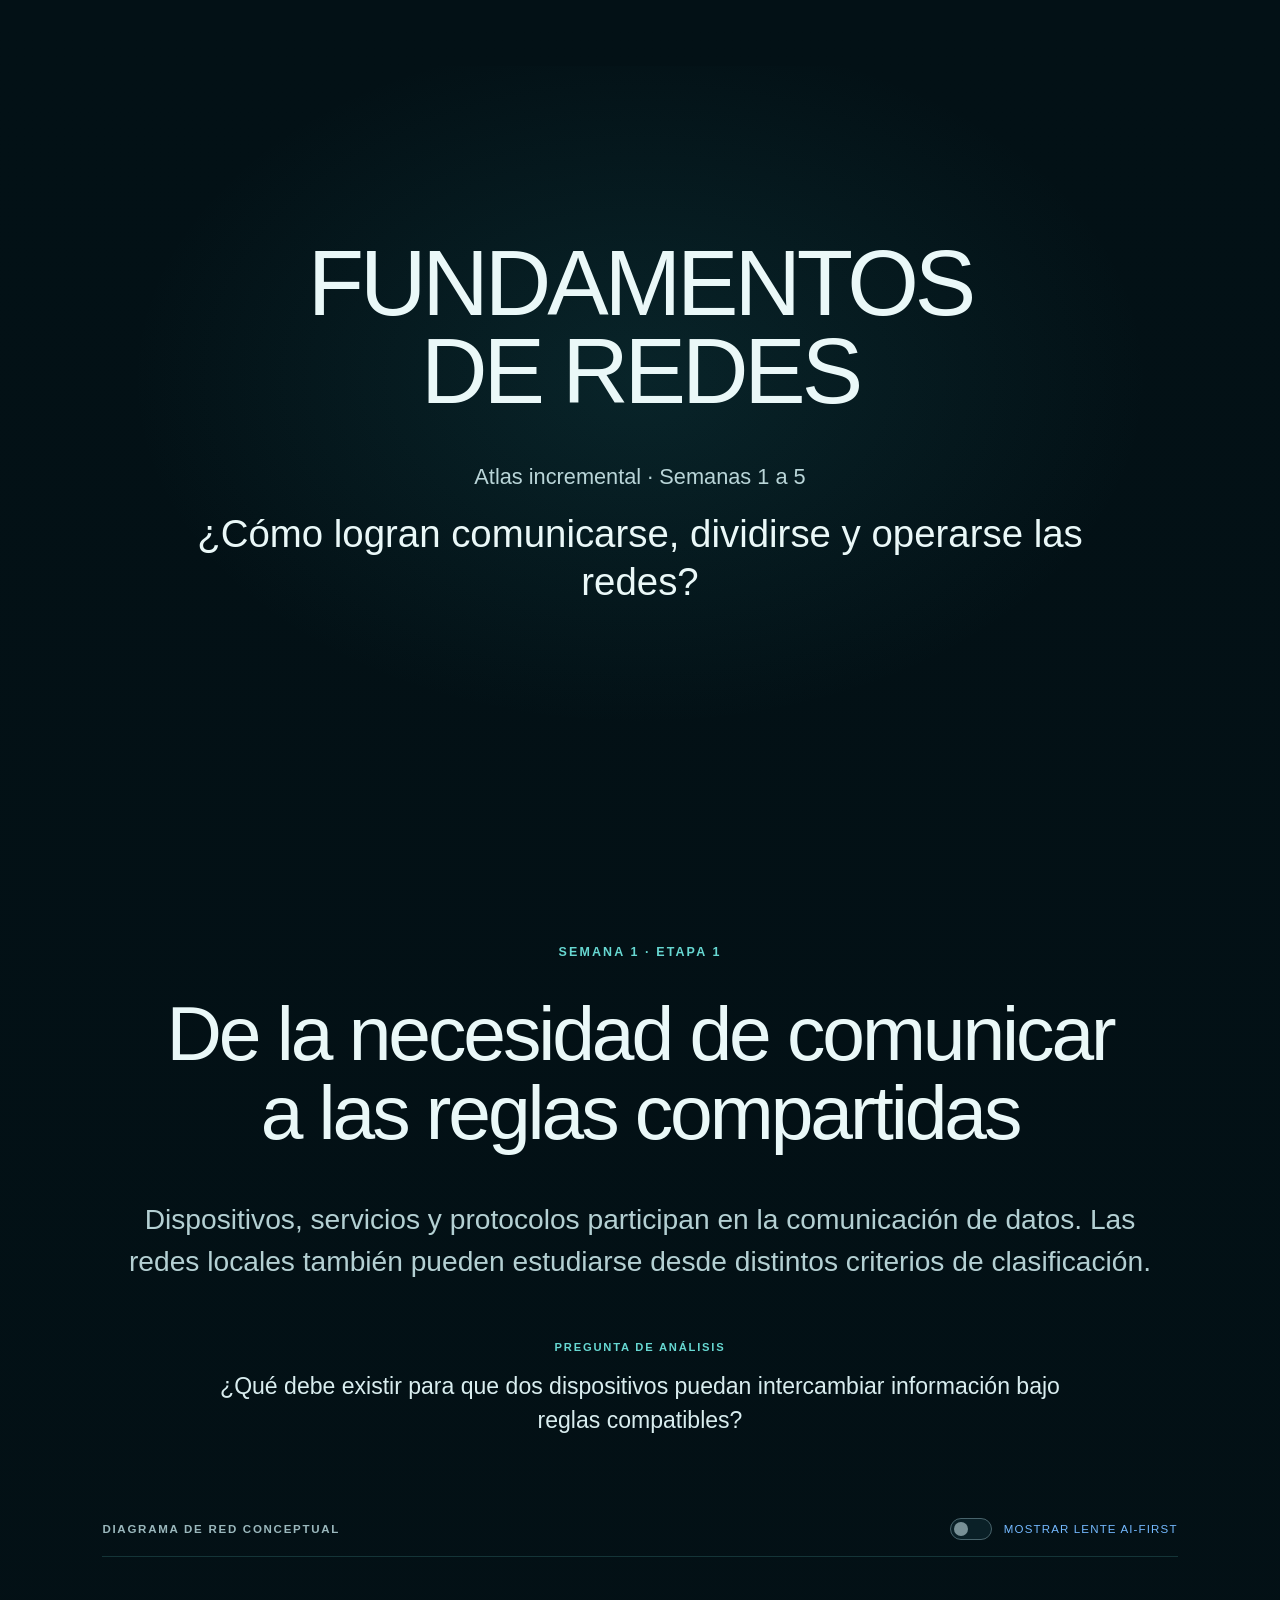
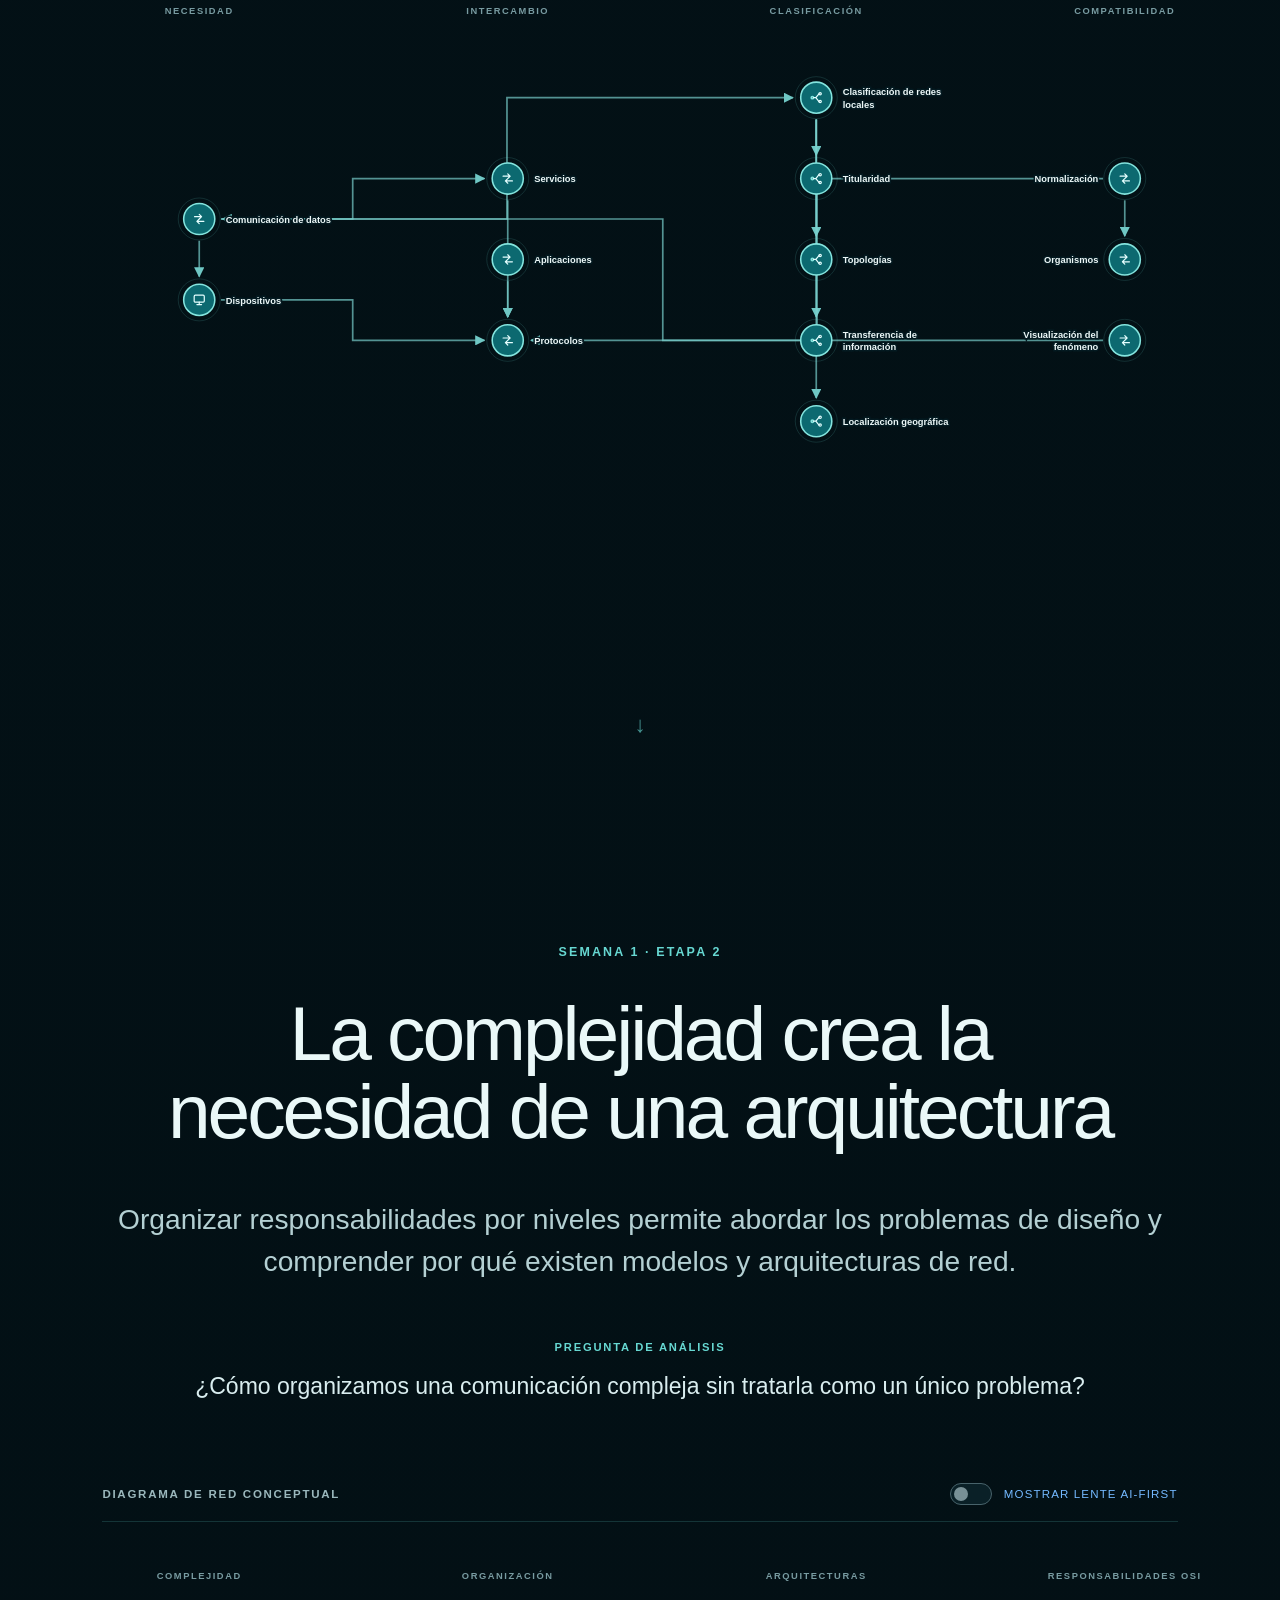
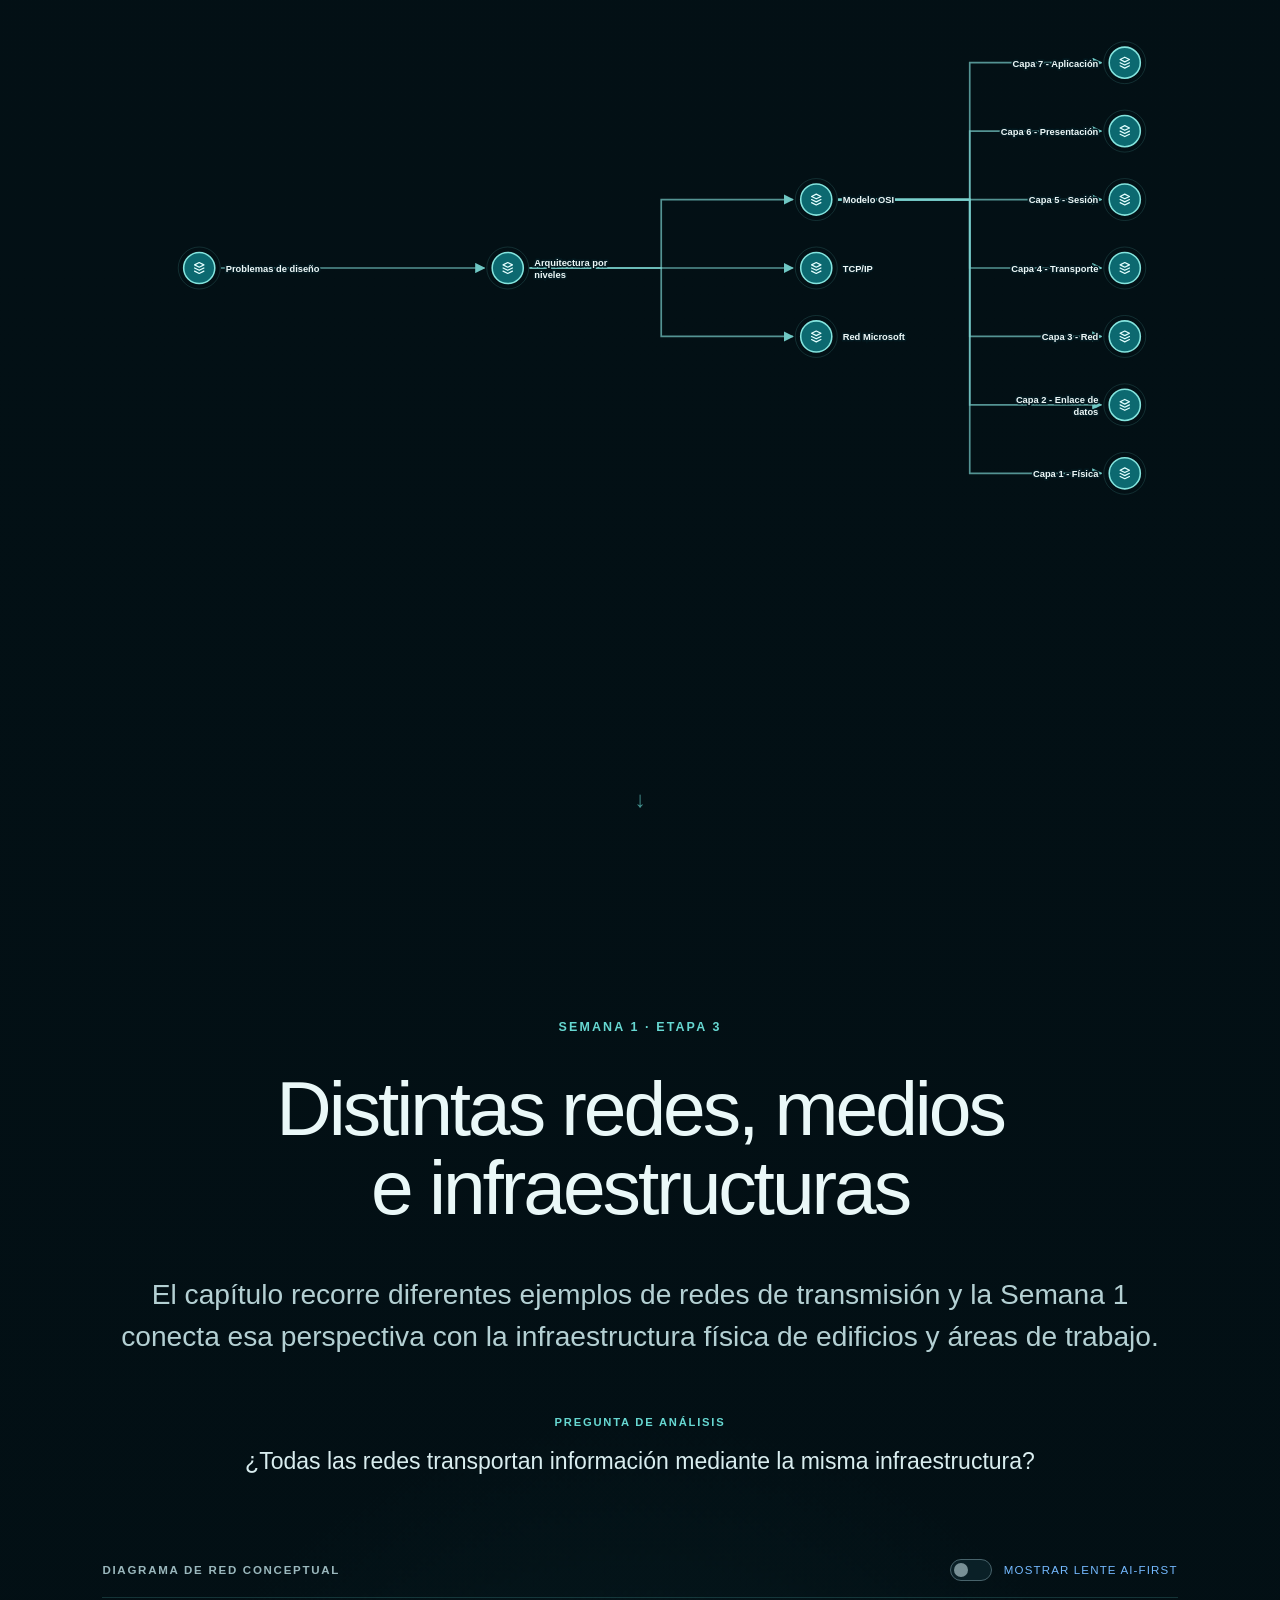
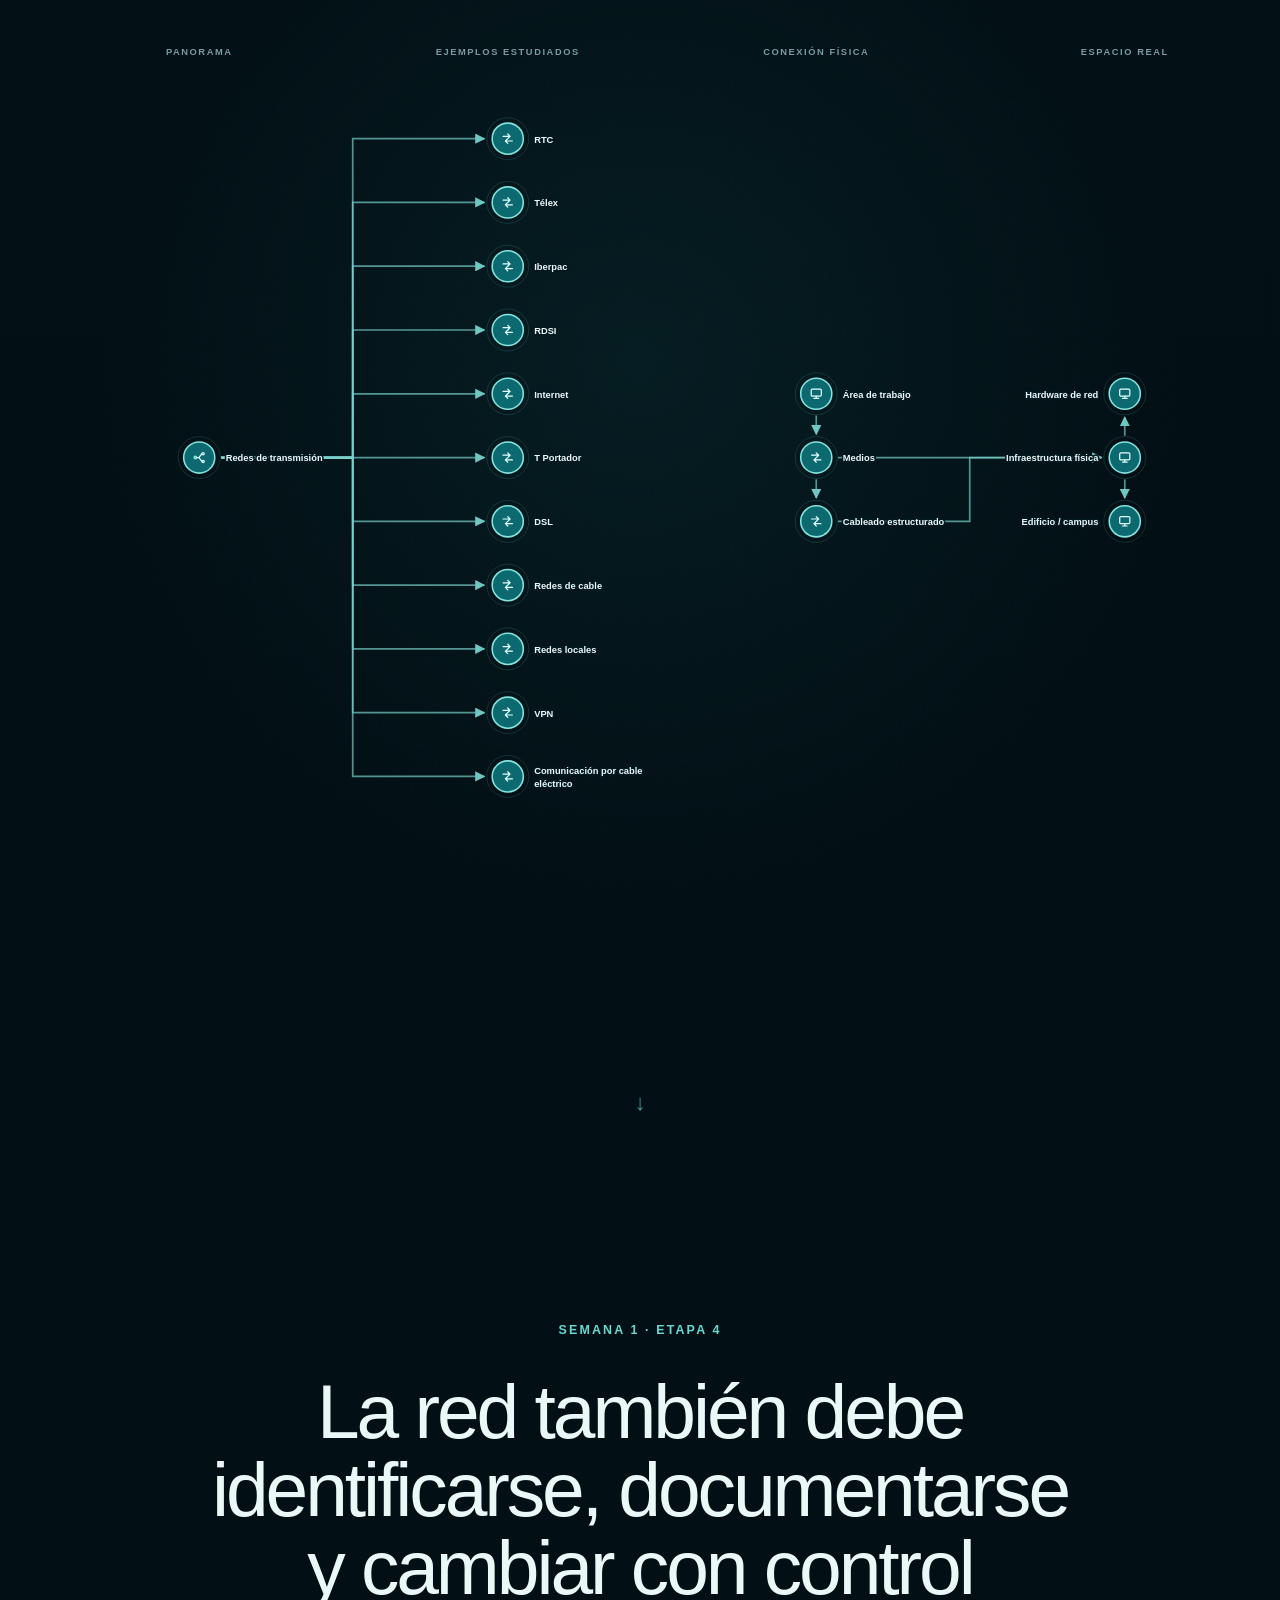
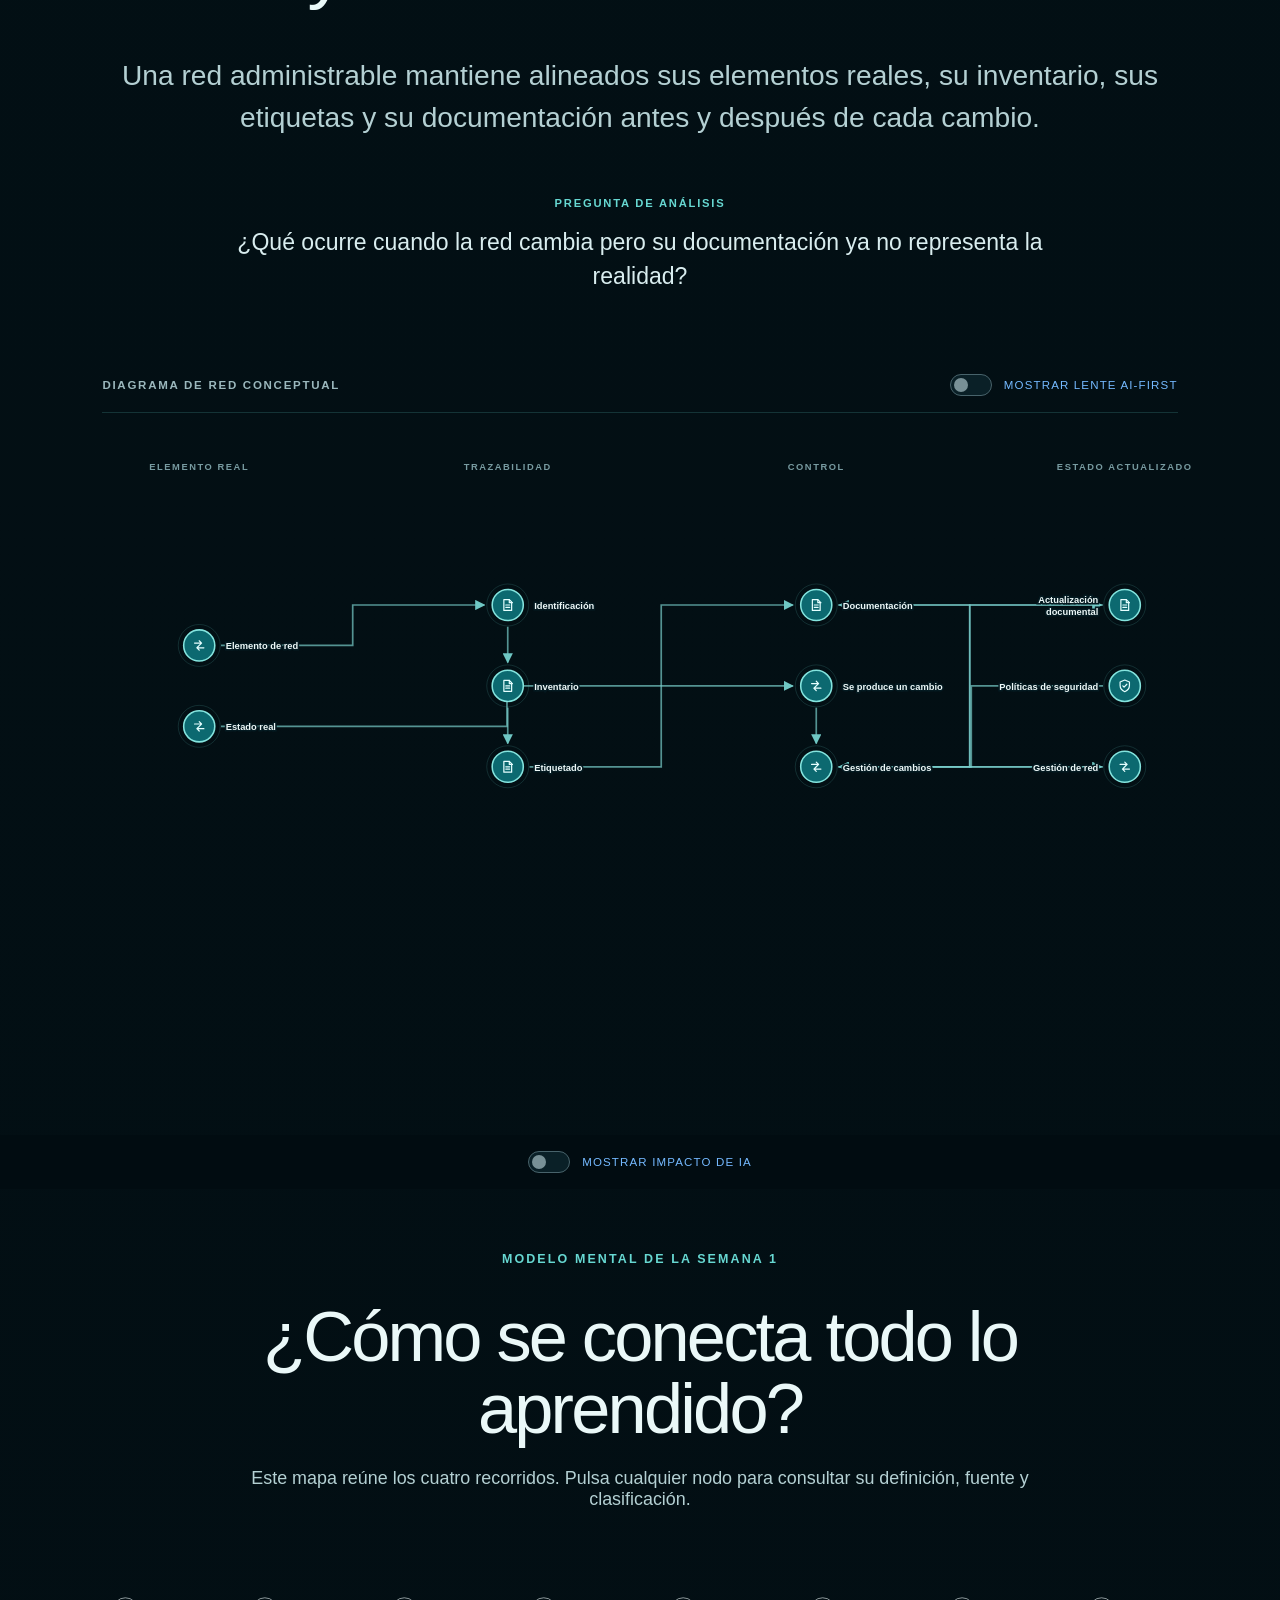
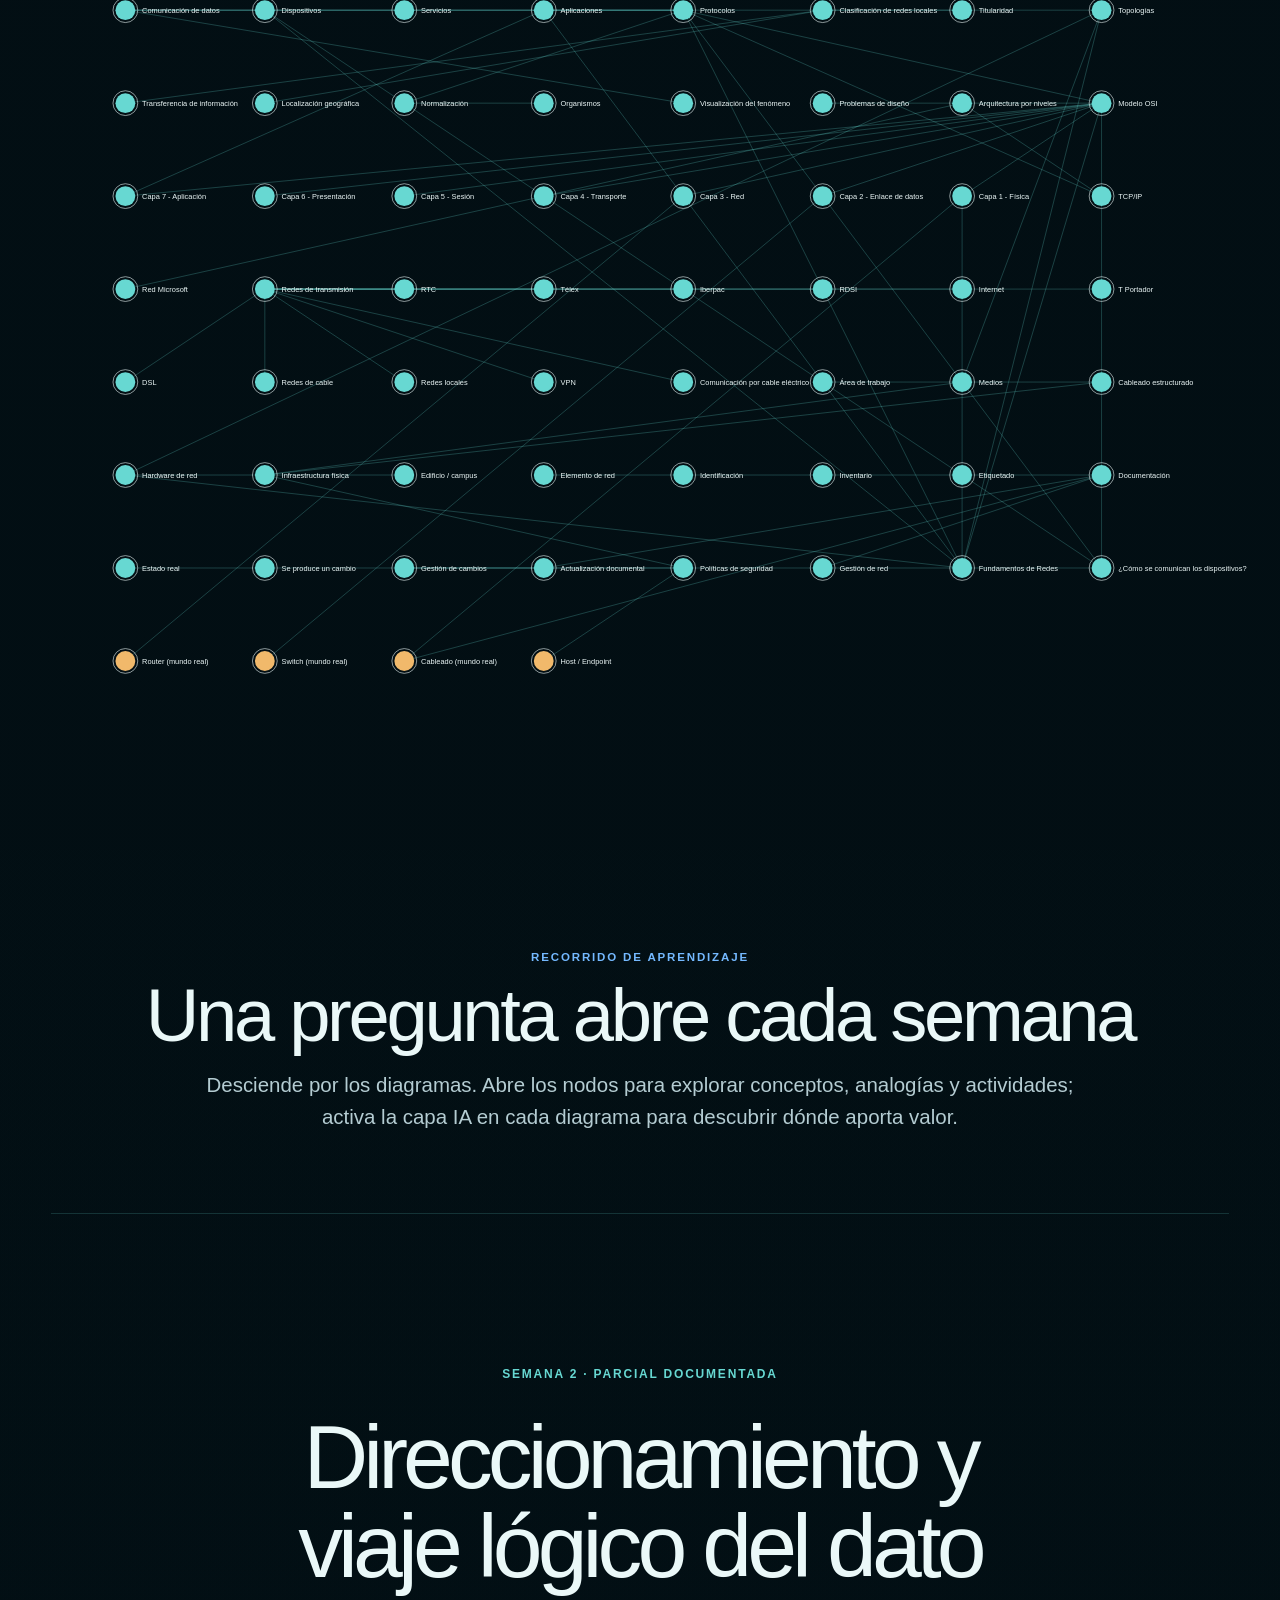
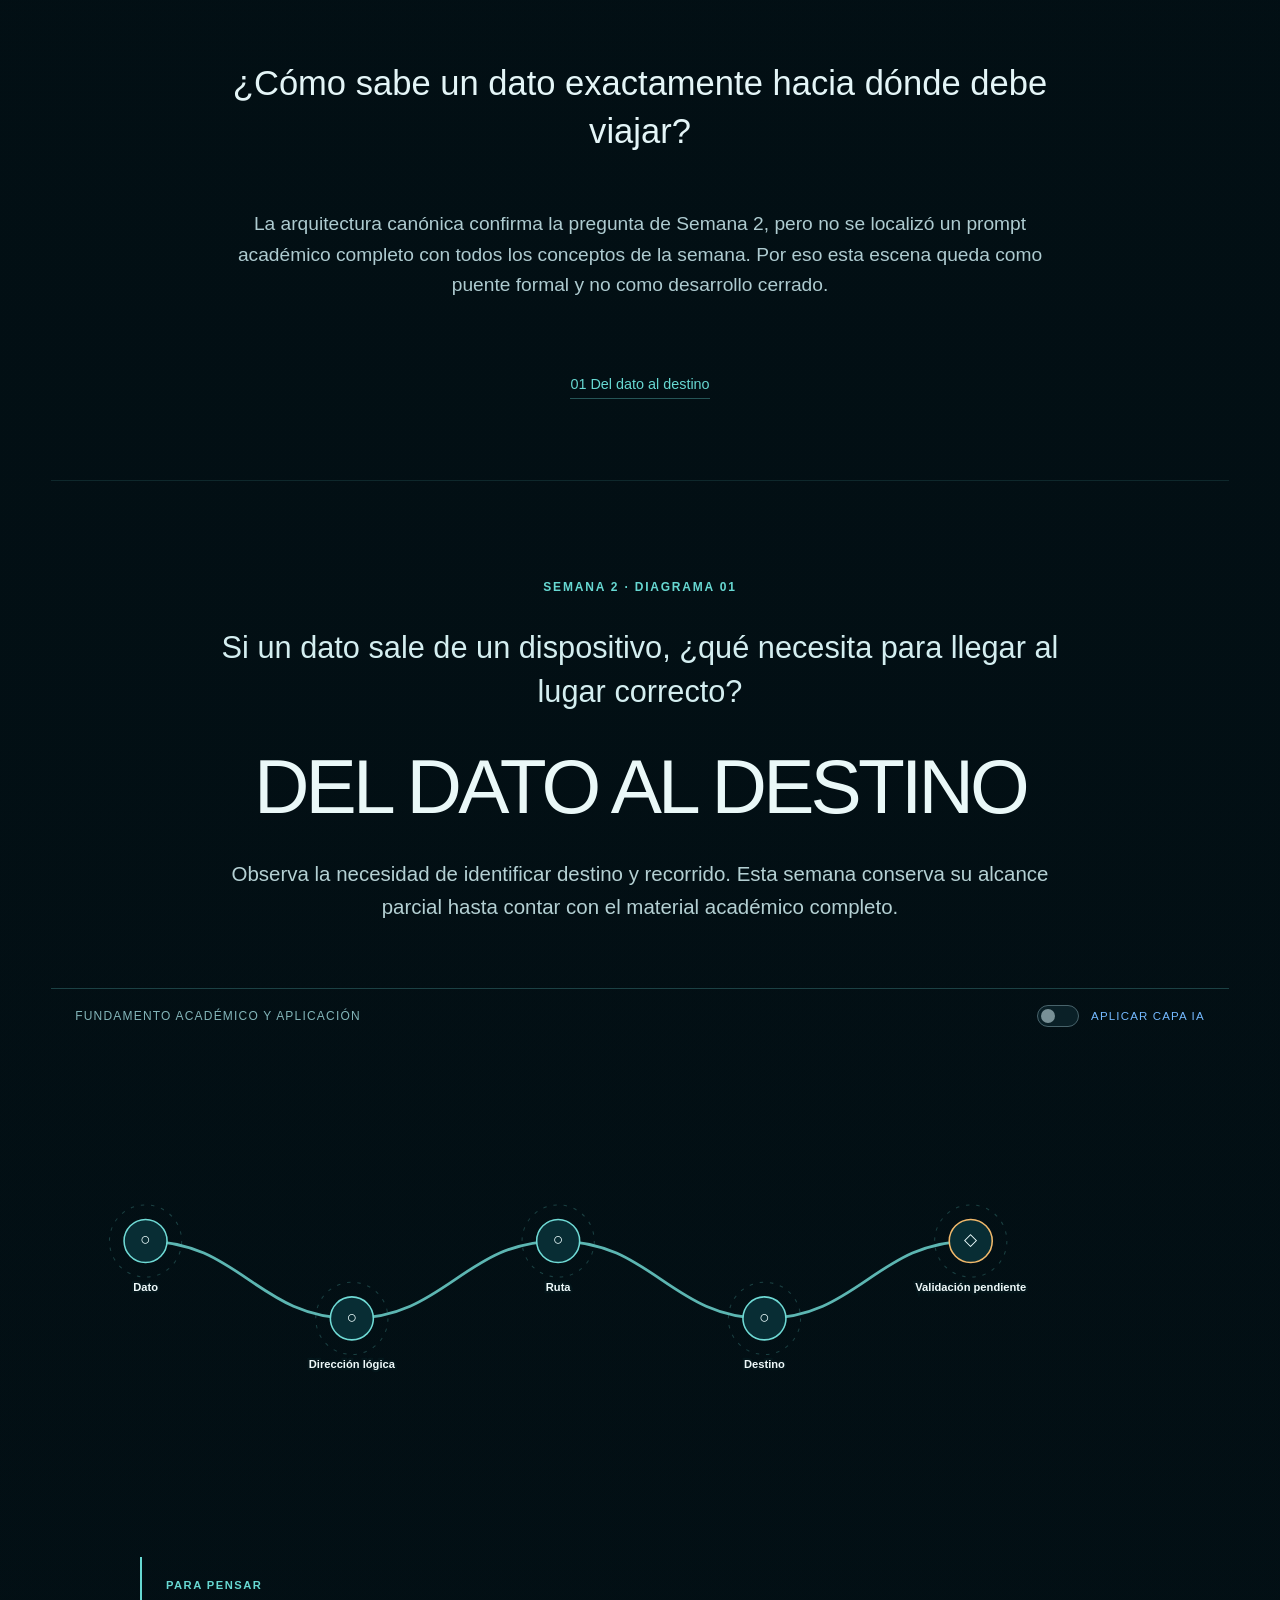
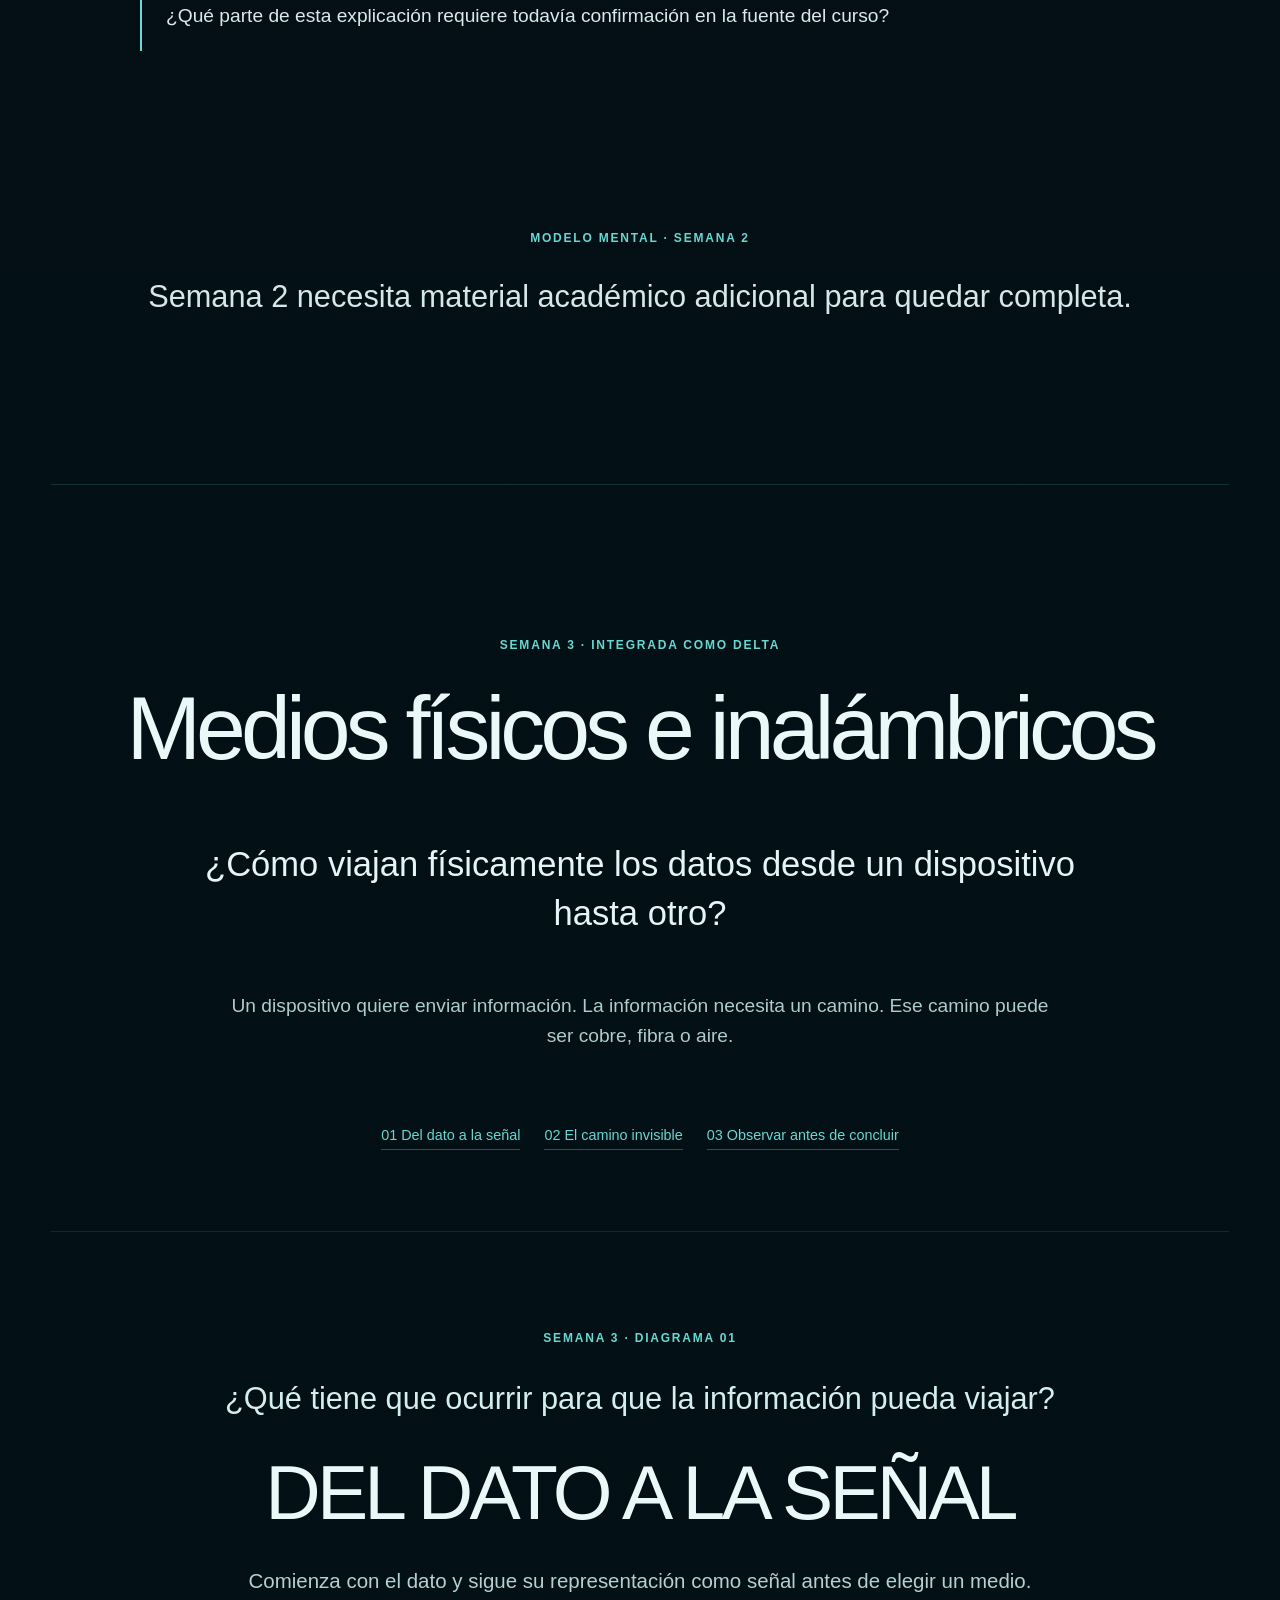
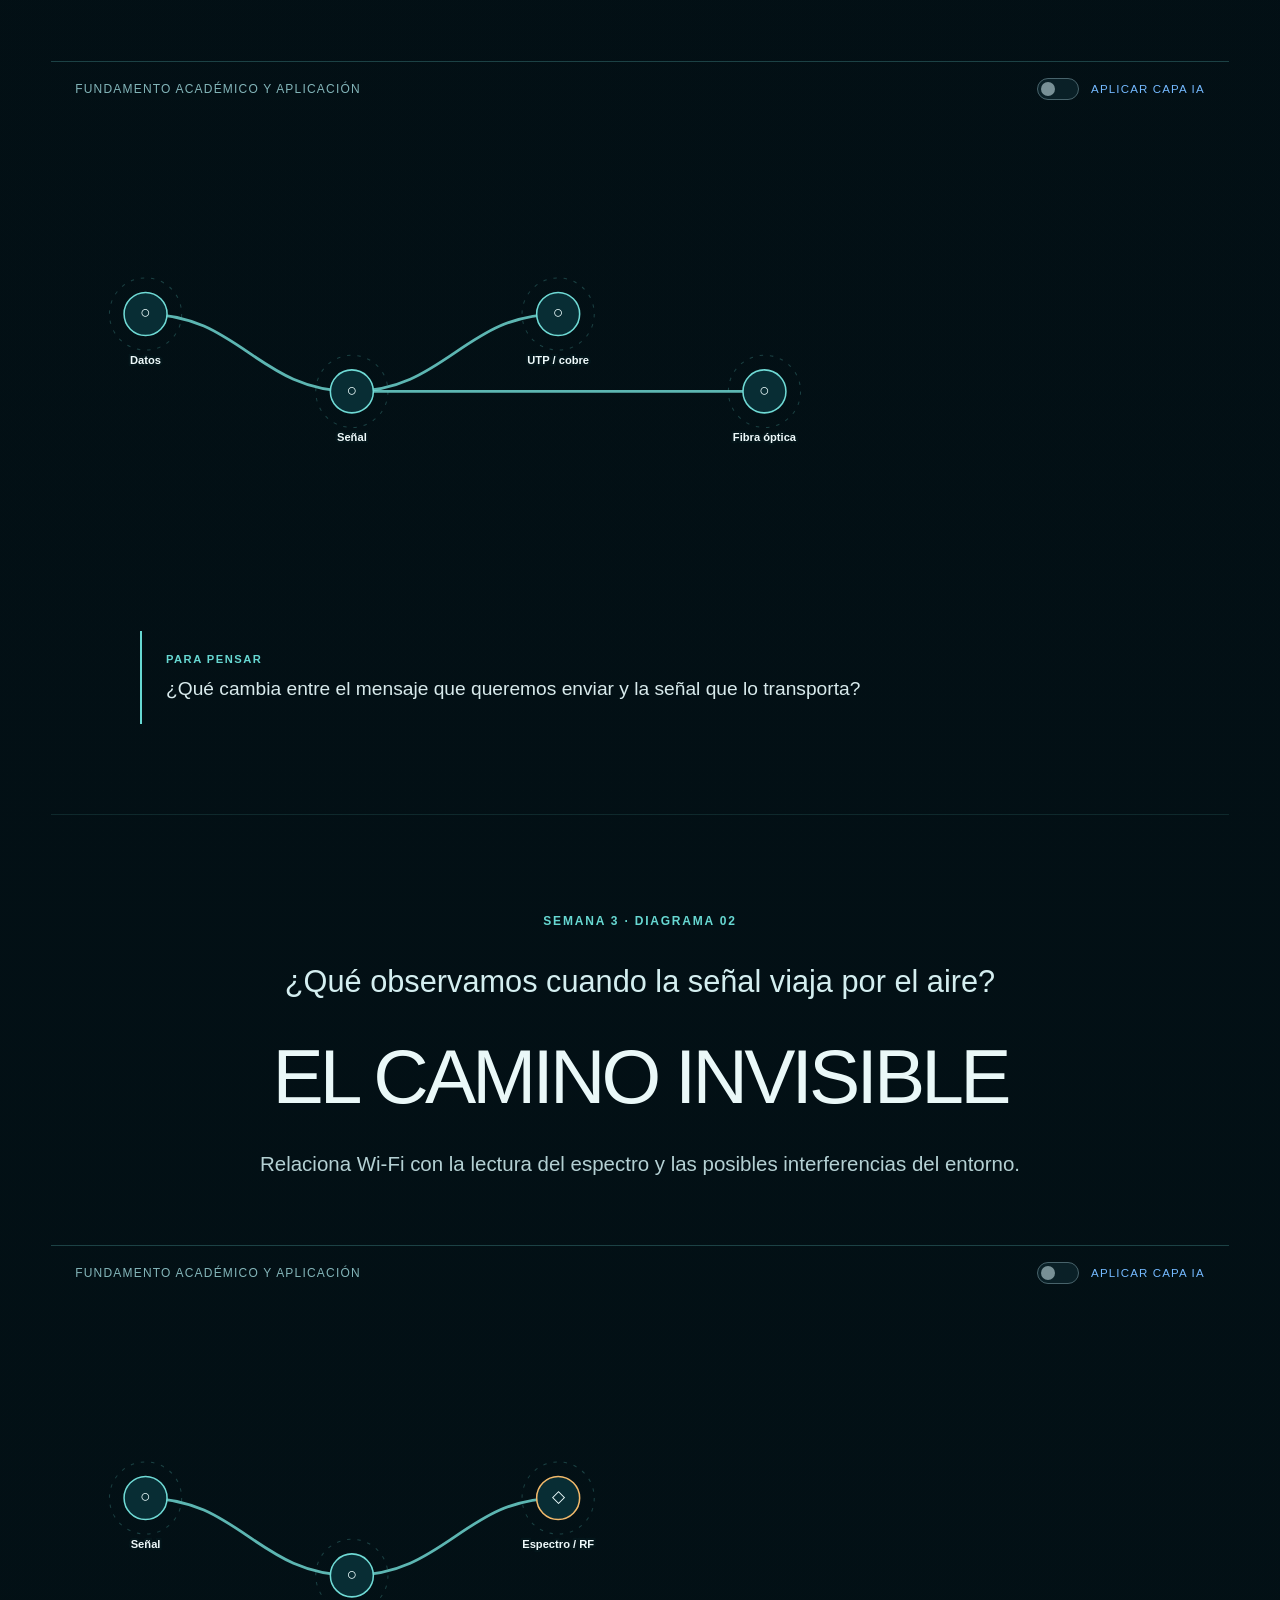
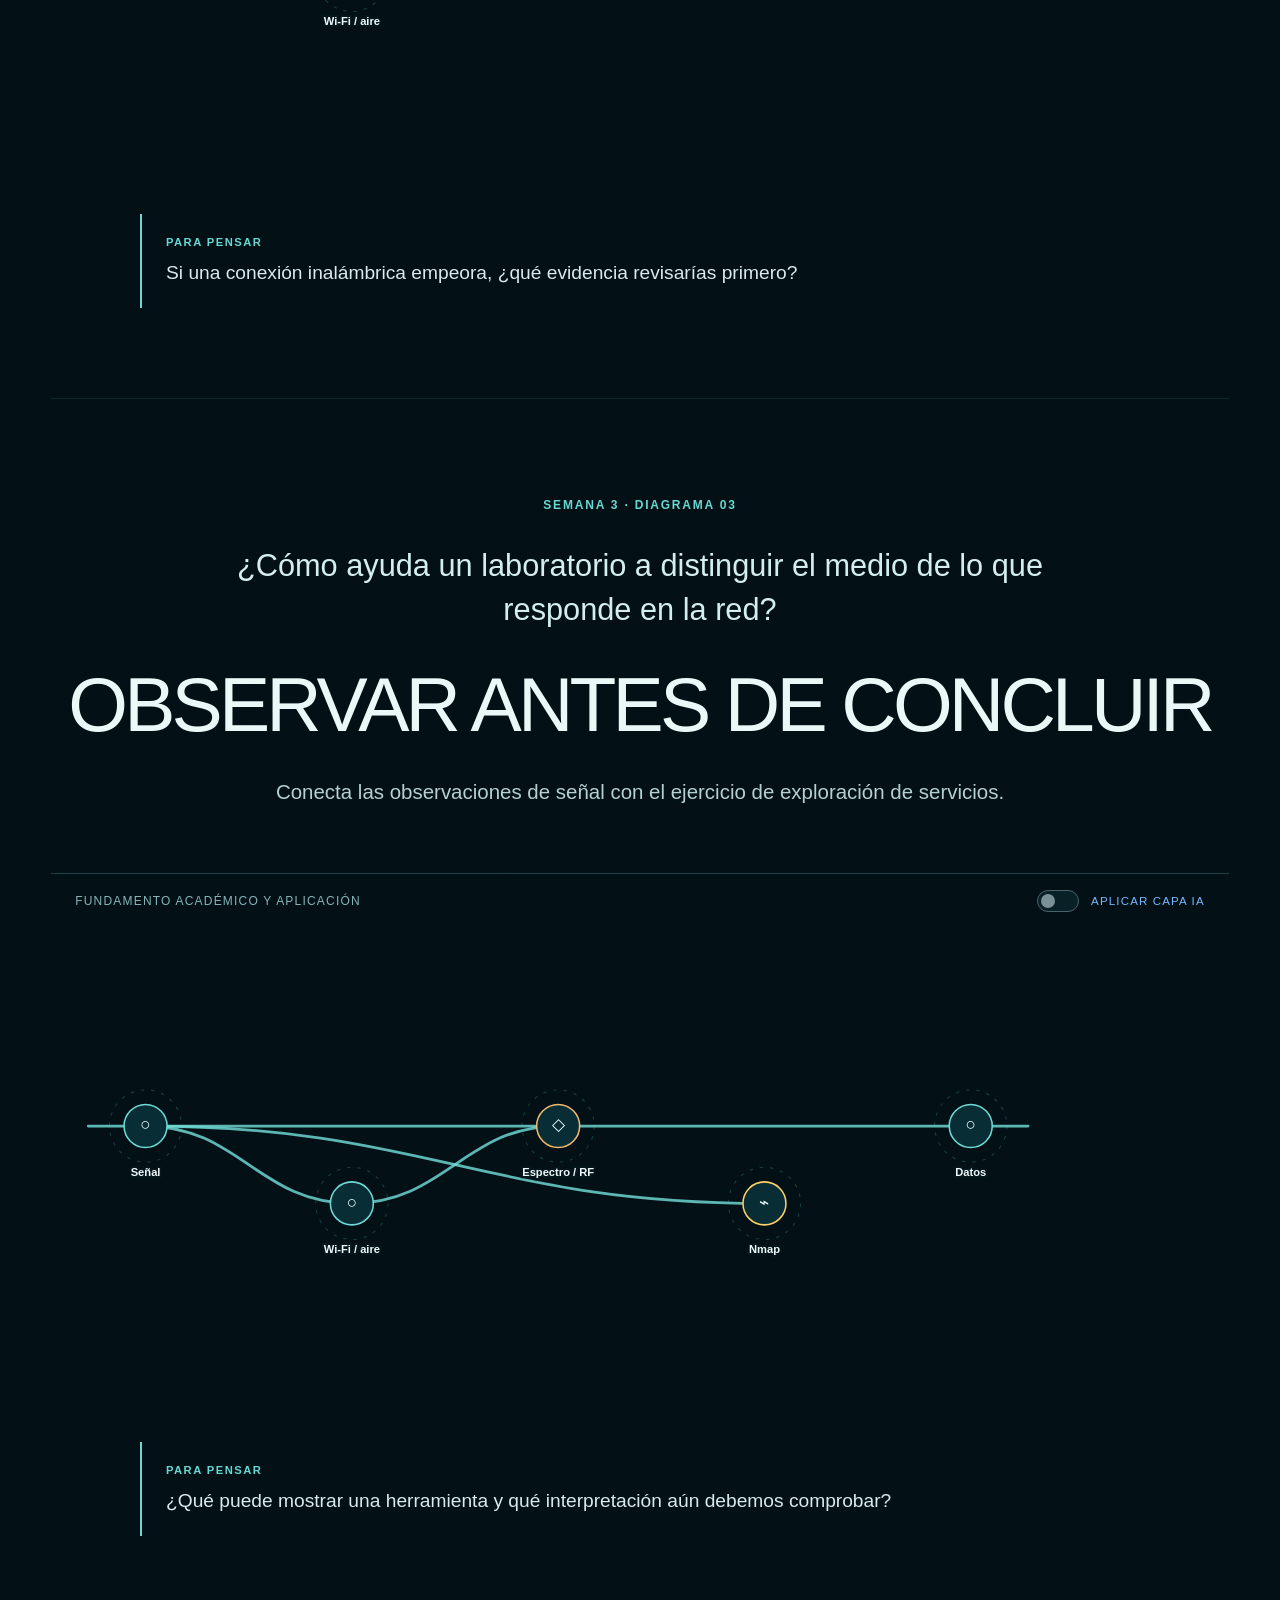
==== commit 3417f179: "Apply visual system polish to CST230 atlas" ====
--- a/index.html
+++ b/index.html
@@ -7,6 +7,7 @@
   <meta name="description" content="Atlas interactivo de Fundamentos de Redes - Semanas 1 a 5" />
   <title>Fundamentos de Redes — Atlas de Aprendizaje</title>
   <link rel="stylesheet" href="./styles.css?v=pedagogy-scenes-v1" />
+  <link rel="stylesheet" href="./visual-system.css?v=visual-standards-v1" />
 </head>
 <body>
   <main class="atlas-root">
--- a/visual-system.css
+++ b/visual-system.css
@@ -0,0 +1,58 @@
+/* CST230 visual system: preserve the network atlas and improve clarity. */
+:root {
+  --visual-focus: #ffe39a;
+  --visual-surface: #041a21;
+  --visual-ink: #eaf8f8;
+  --visual-muted: #b4d0d3;
+  --visual-rule: rgba(112, 220, 215, .34);
+}
+
+html { scroll-behavior: smooth; }
+body { color: var(--visual-ink); text-rendering: optimizeLegibility; }
+button, input, a, [role="button"] { -webkit-tap-highlight-color: transparent; }
+button:focus-visible, a:focus-visible, input:focus-visible, [role="button"]:focus-visible {
+  outline: 3px solid var(--visual-focus);
+  outline-offset: 4px;
+}
+
+.course-cover { position: relative; isolation: isolate; }
+.course-cover::before {
+  content: "";
+  position: absolute;
+  inset: 8% 6%;
+  z-index: -1;
+  background: radial-gradient(ellipse at 50% 45%, rgba(43, 154, 161, .14), transparent 64%);
+  pointer-events: none;
+}
+.course-cover h1, .story-panel h3, .learning-week__hero h3, .learning-scene__opening h4 {
+  text-wrap: balance;
+}
+.story-intro, .learning-scene__opening > p:last-child, .map-caption { color: var(--visual-muted); }
+.learning-scene__opening, .learning-week__hero { max-width: 74rem; }
+.learning-scene__graph { padding-block: clamp(1.5rem, 4vw, 4rem); }
+.learning-scene .delta-edge { stroke: rgba(115, 224, 218, .8); stroke-width: 3.2; }
+.delta-node:focus-visible circle:not(.delta-node-orbit), .delta-ai-link:focus-visible circle {
+  stroke: var(--visual-focus);
+  stroke-width: 3;
+}
+.delta-node-label, .stage-node text { paint-order: stroke; stroke: var(--visual-surface); stroke-width: 4px; }
+.learning-week__nav a { transition: color .18s ease, border-color .18s ease; }
+.learning-week__nav a:hover { border-color: currentColor; }
+.node-popup { border-color: var(--visual-rule); box-shadow: 0 36px 100px rgba(0, 4, 8, .8); }
+.node-popup h4 { text-wrap: balance; }
+.node-popup dd { color: var(--visual-ink); }
+.detail-item { background: rgba(10, 47, 54, .46); }
+
+@media (max-width: 760px) {
+  html { scroll-behavior: auto; }
+  .course-cover, .story-panel, .learning-week__hero { padding-inline: 1.25rem; }
+  .learning-week__nav { gap: 1rem; }
+  .learning-week__nav a { min-height: 44px; display: inline-flex; align-items: center; }
+  .node-popup { width: calc(100vw - 1rem); max-height: calc(100dvh - 1rem); overflow: auto; padding: 1.25rem; }
+  .close-popup { min-width: 44px; min-height: 44px; }
+}
+
+@media (prefers-reduced-motion: reduce) {
+  html { scroll-behavior: auto; }
+  *, *::before, *::after { animation-duration: .01ms !important; transition-duration: .01ms !important; }
+}
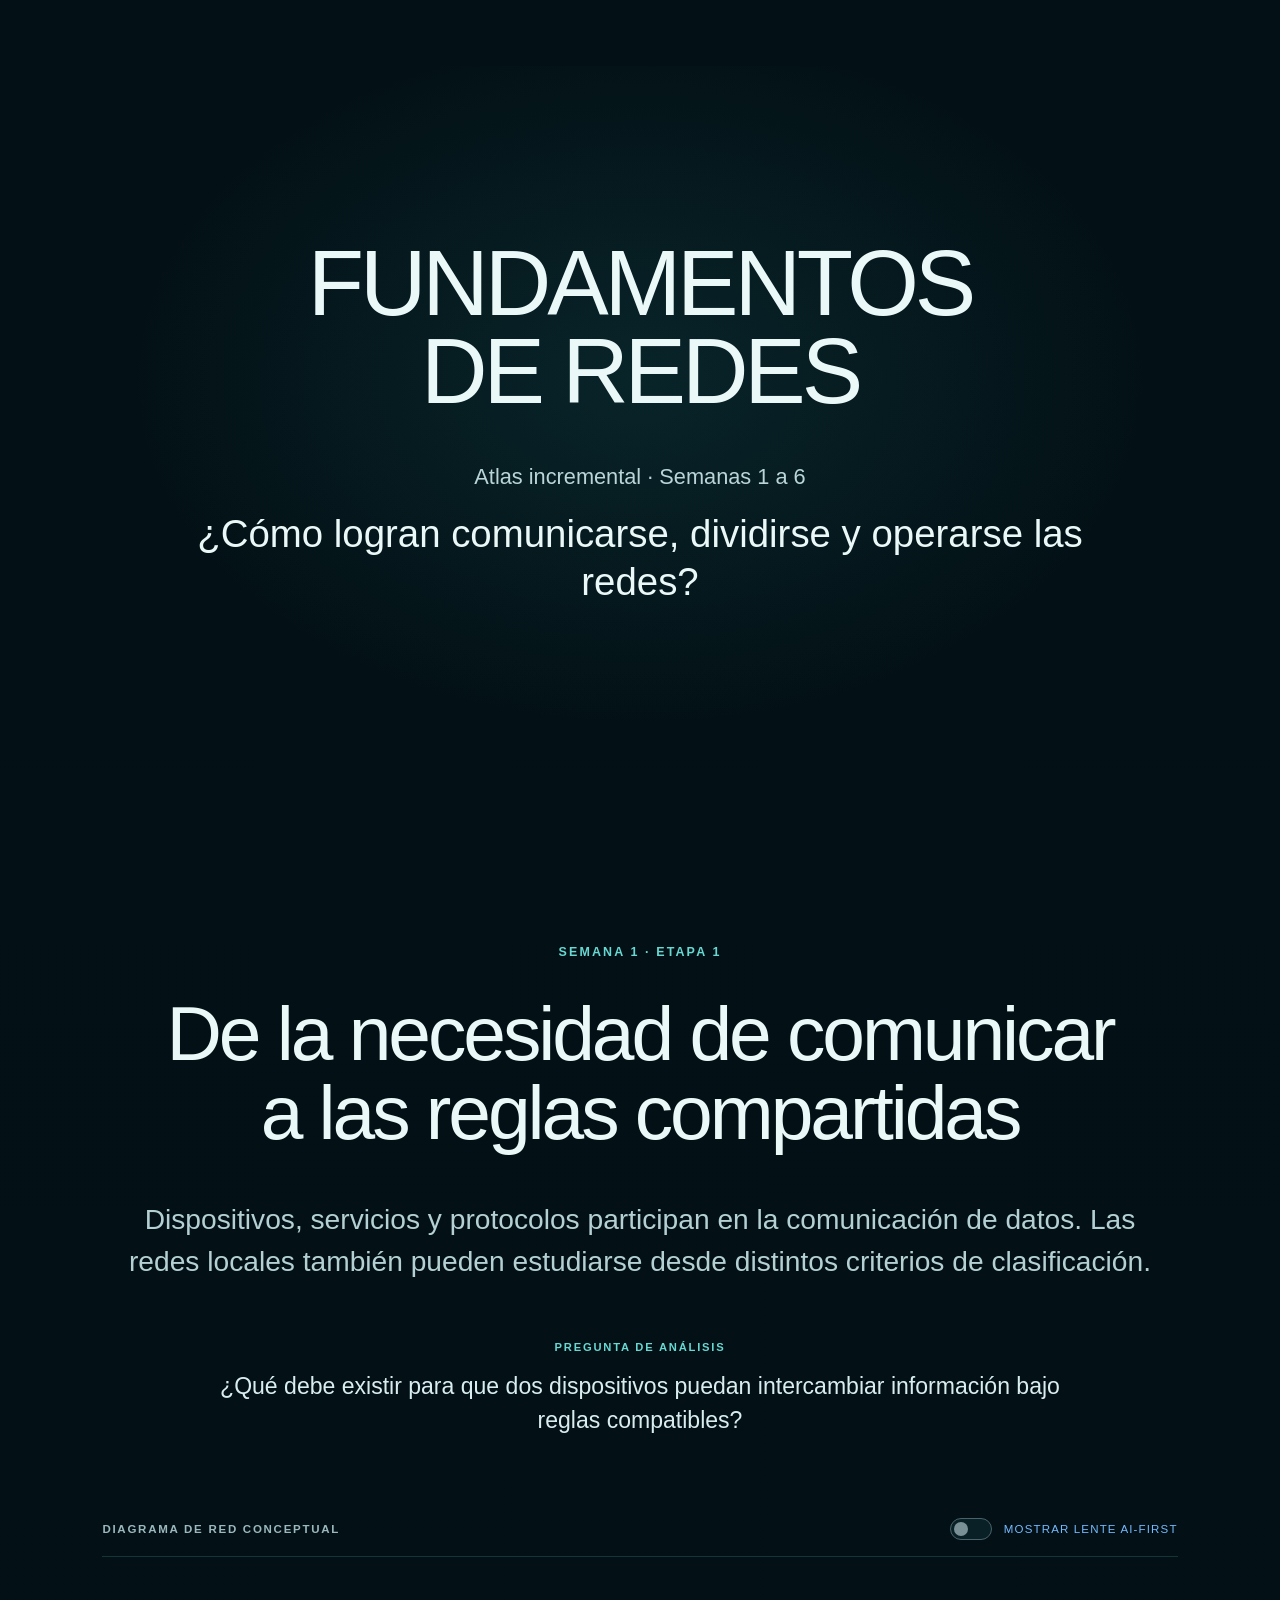
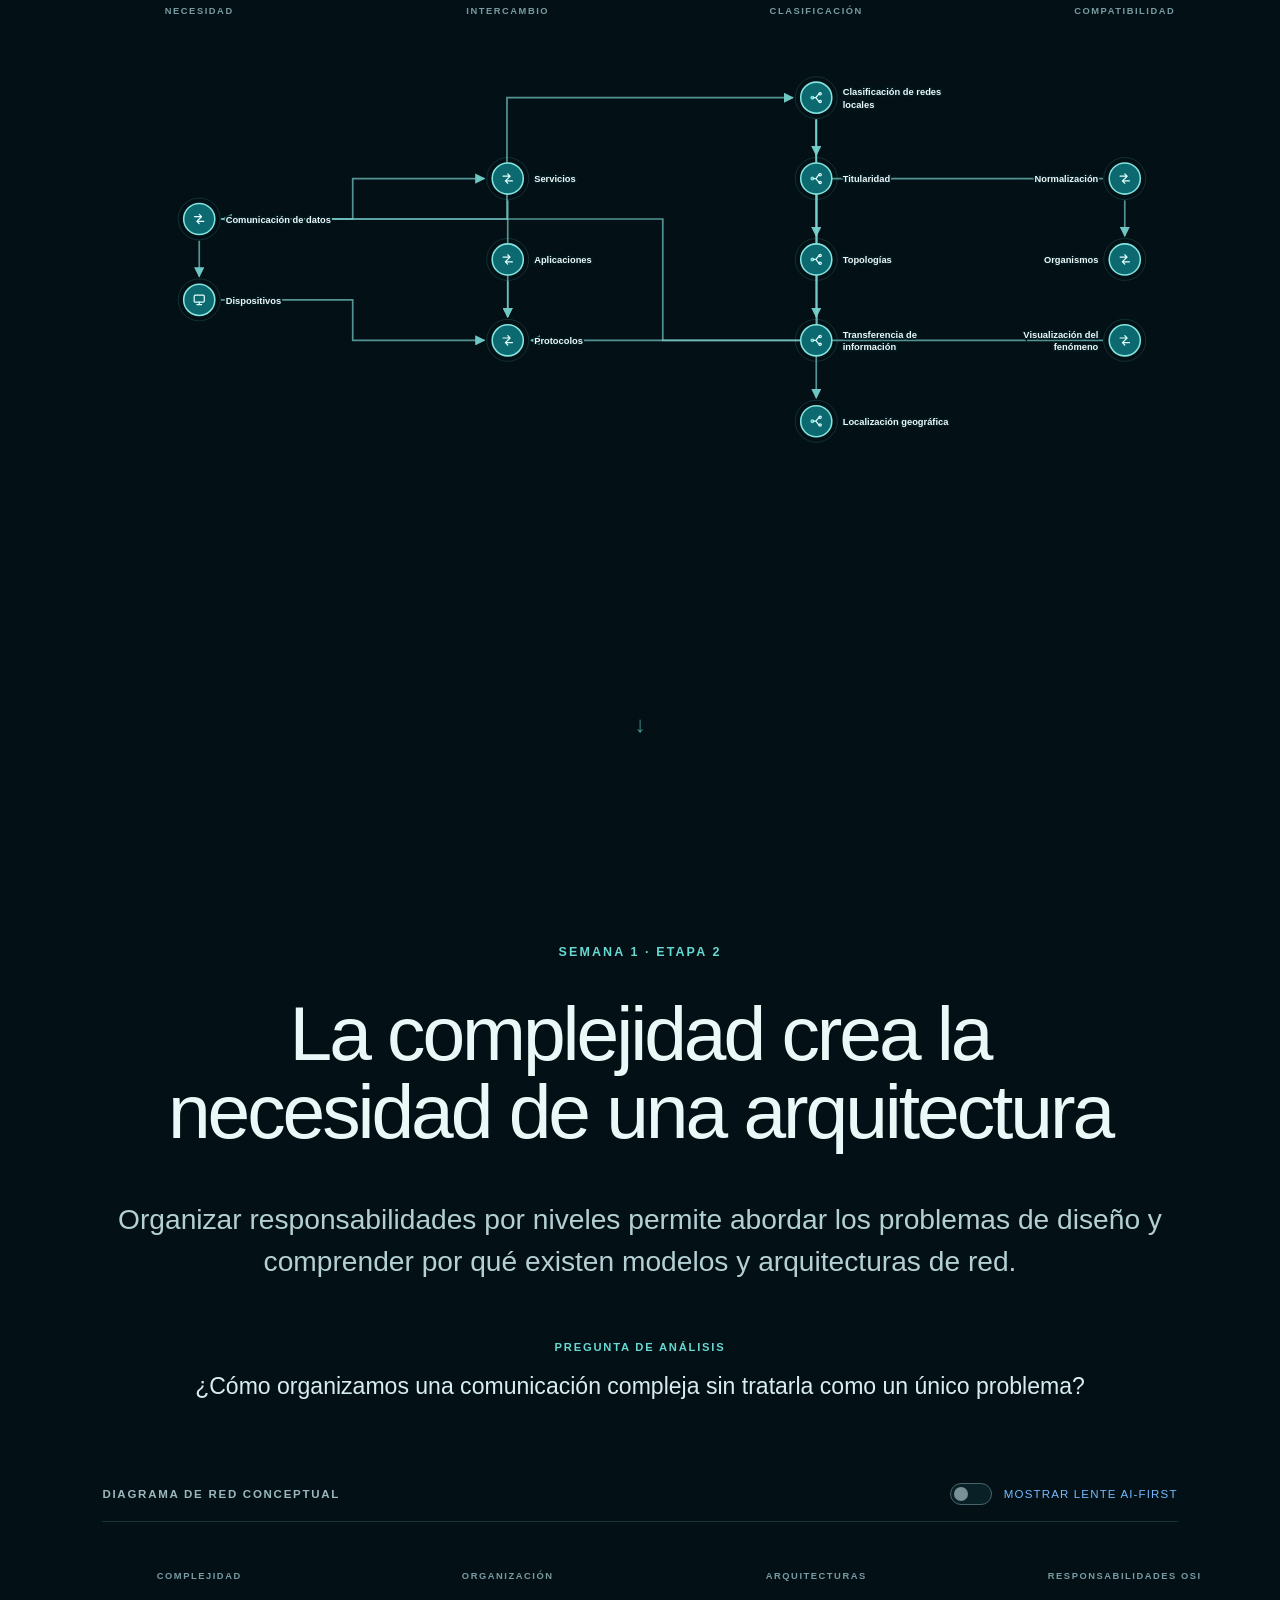
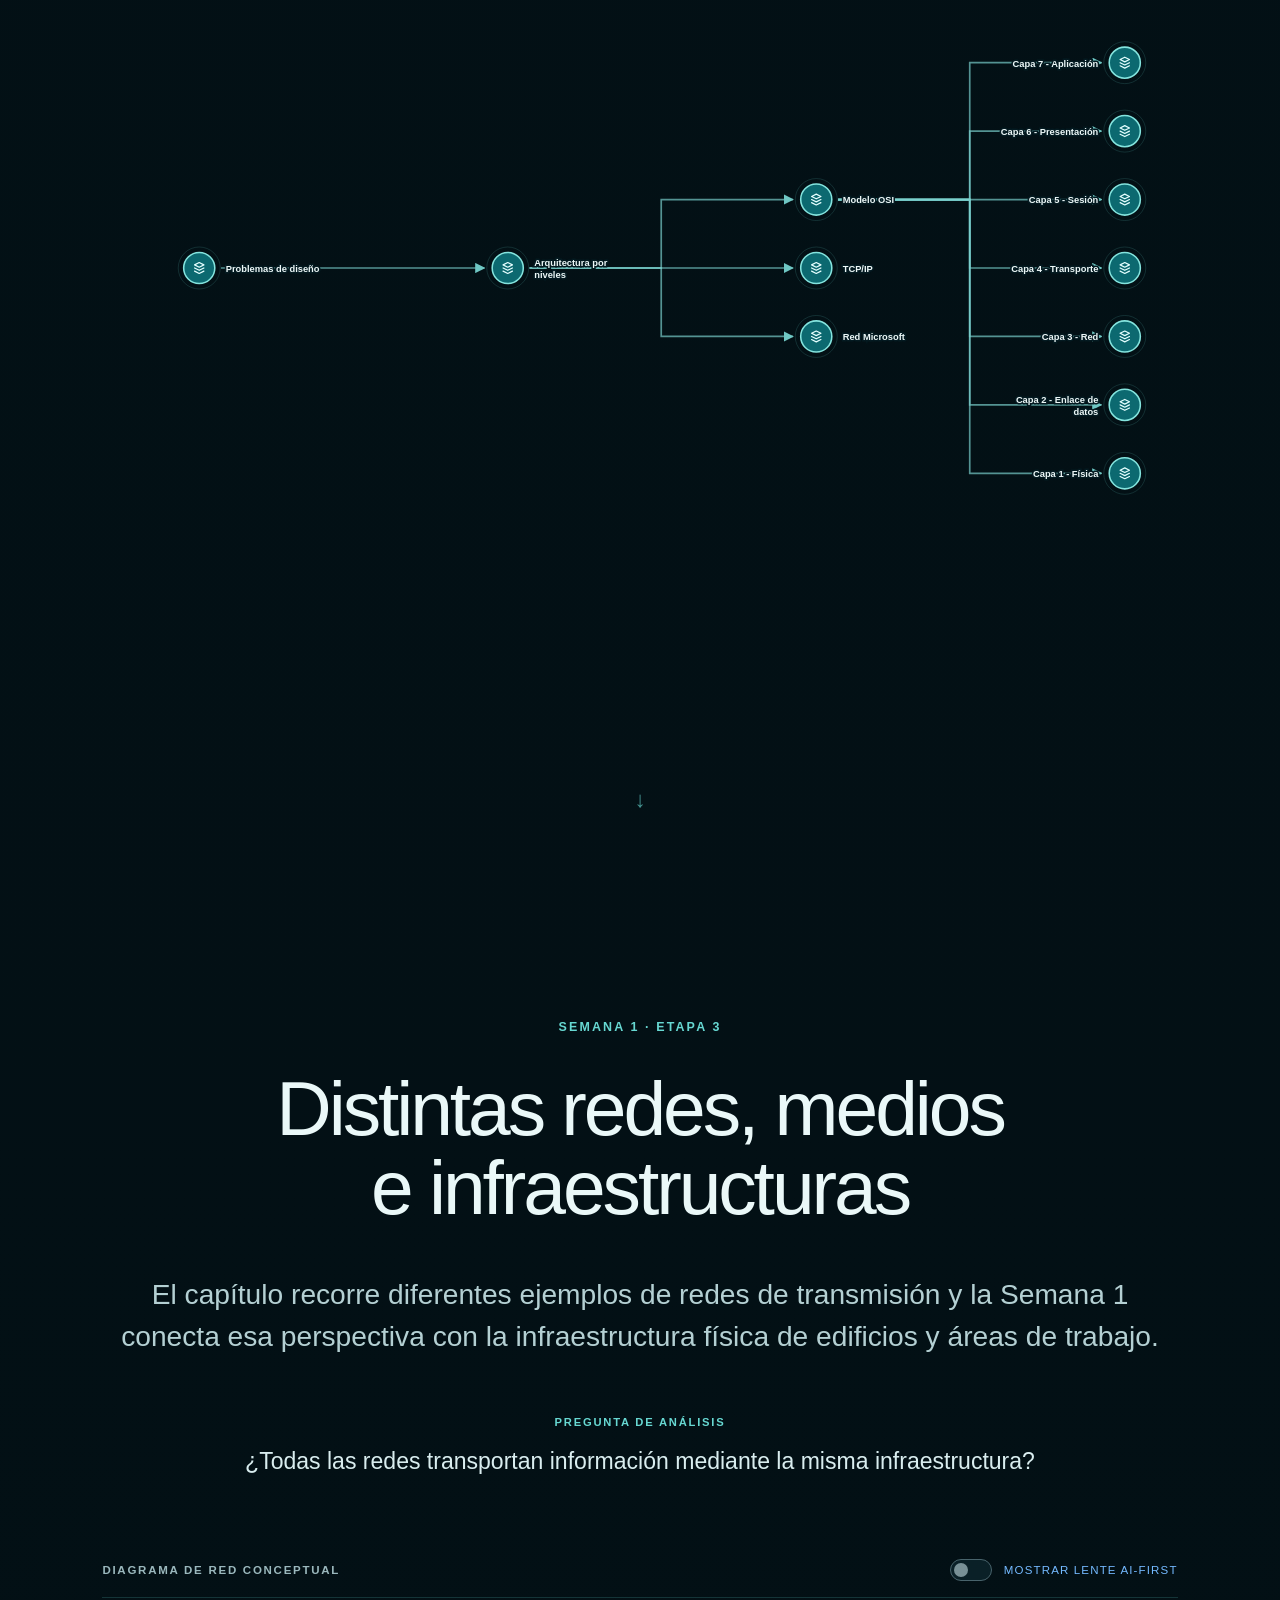
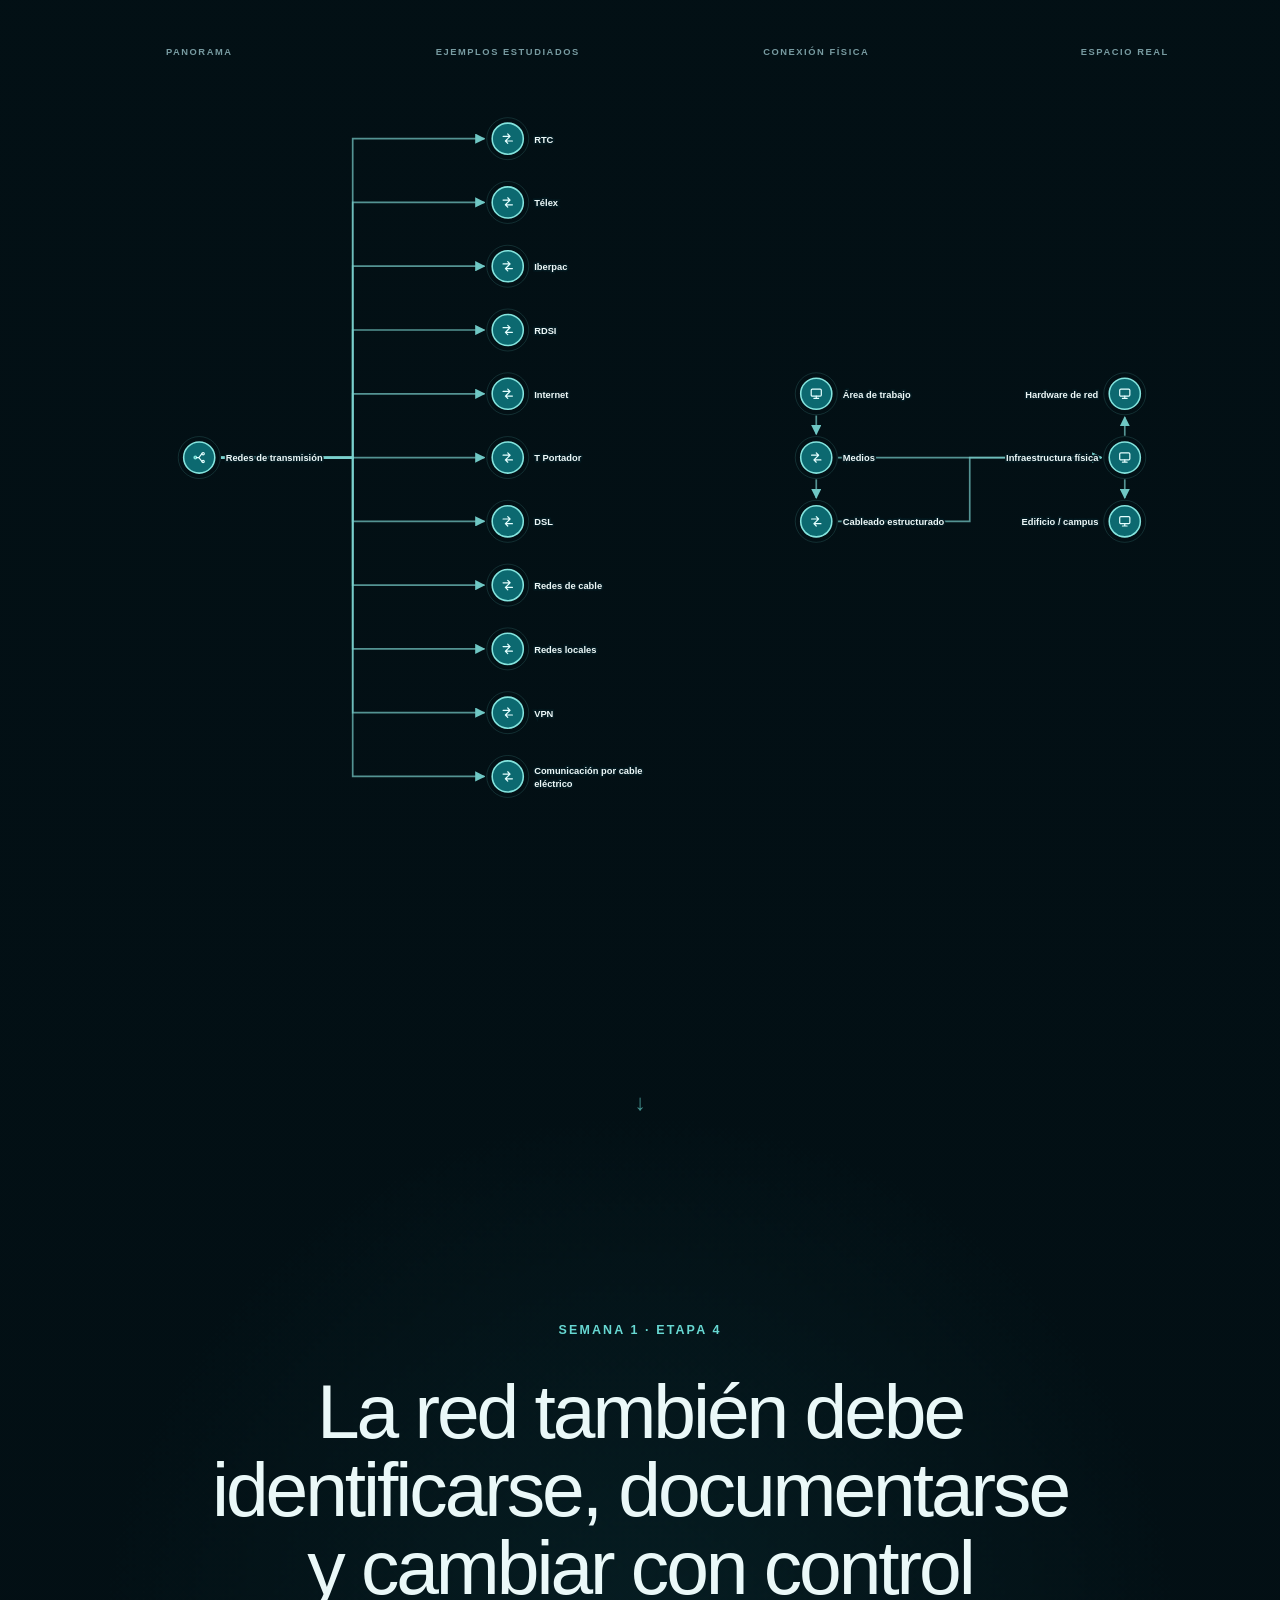
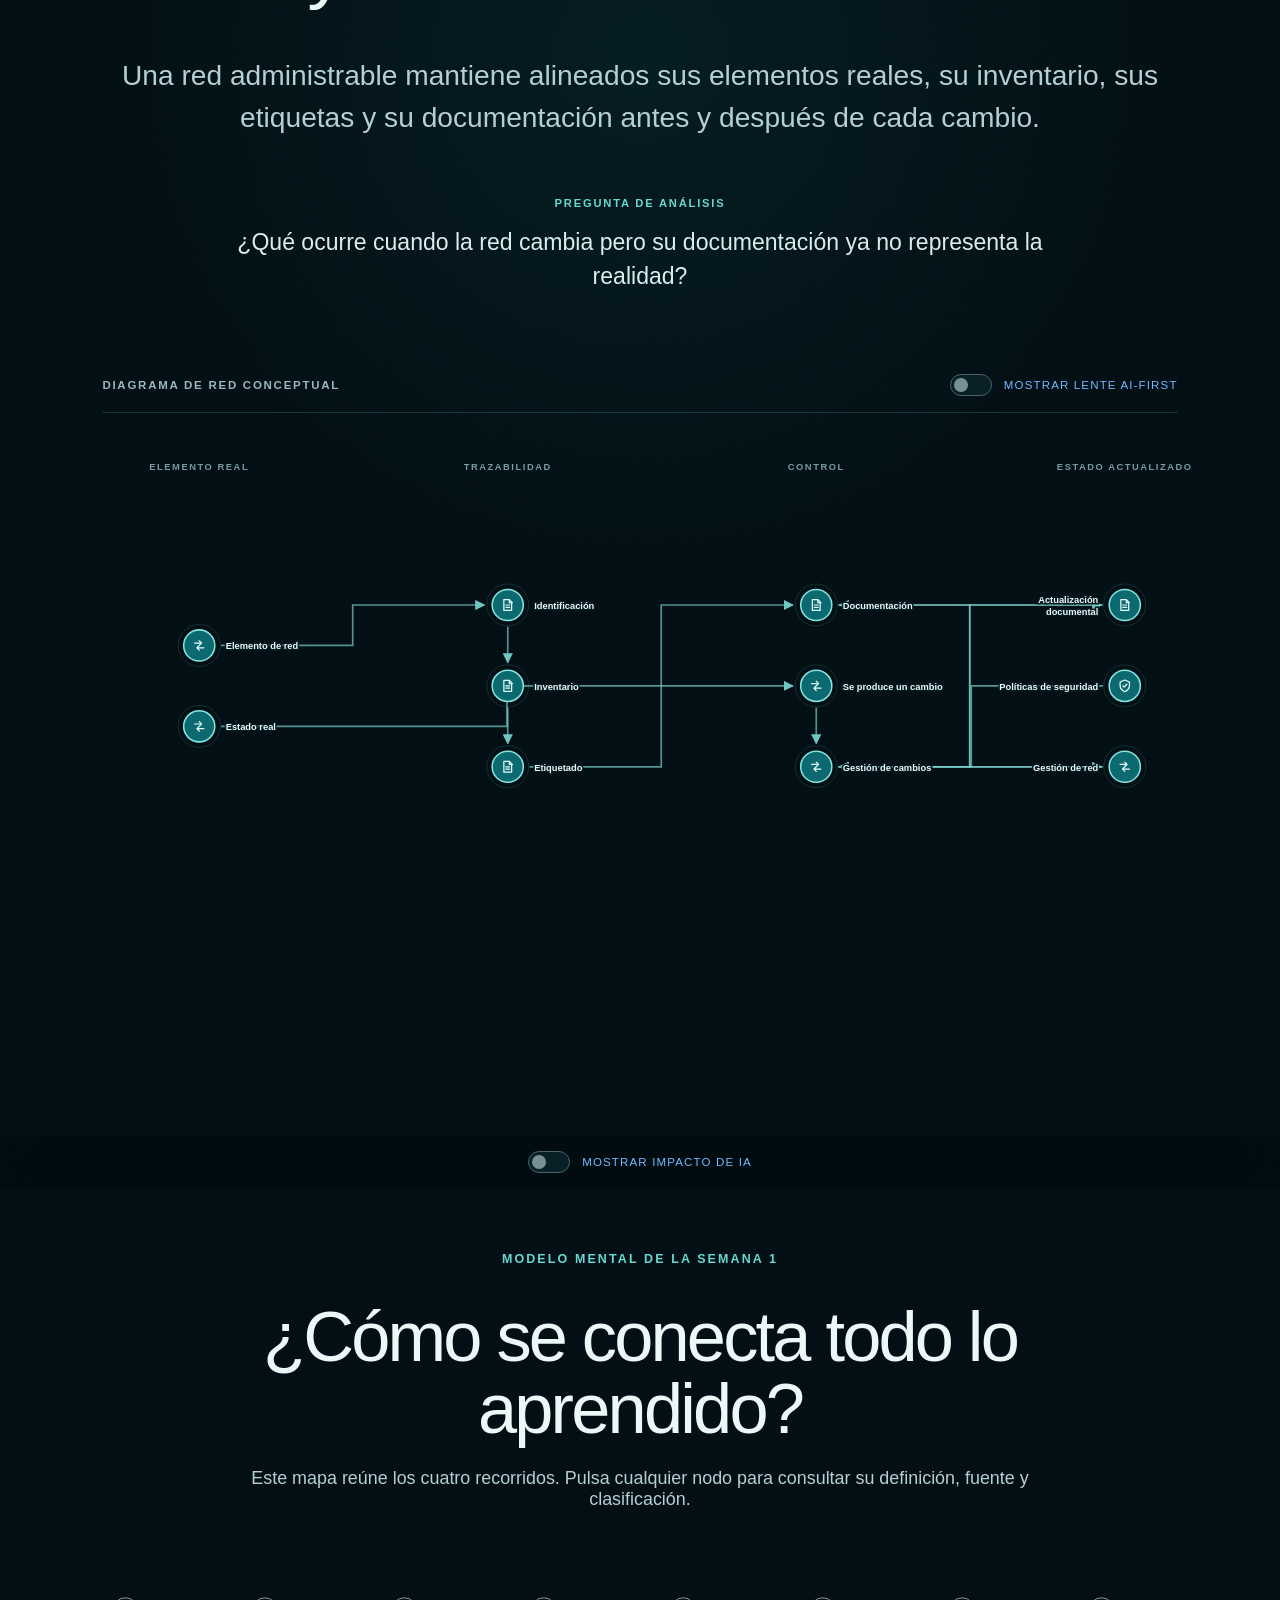
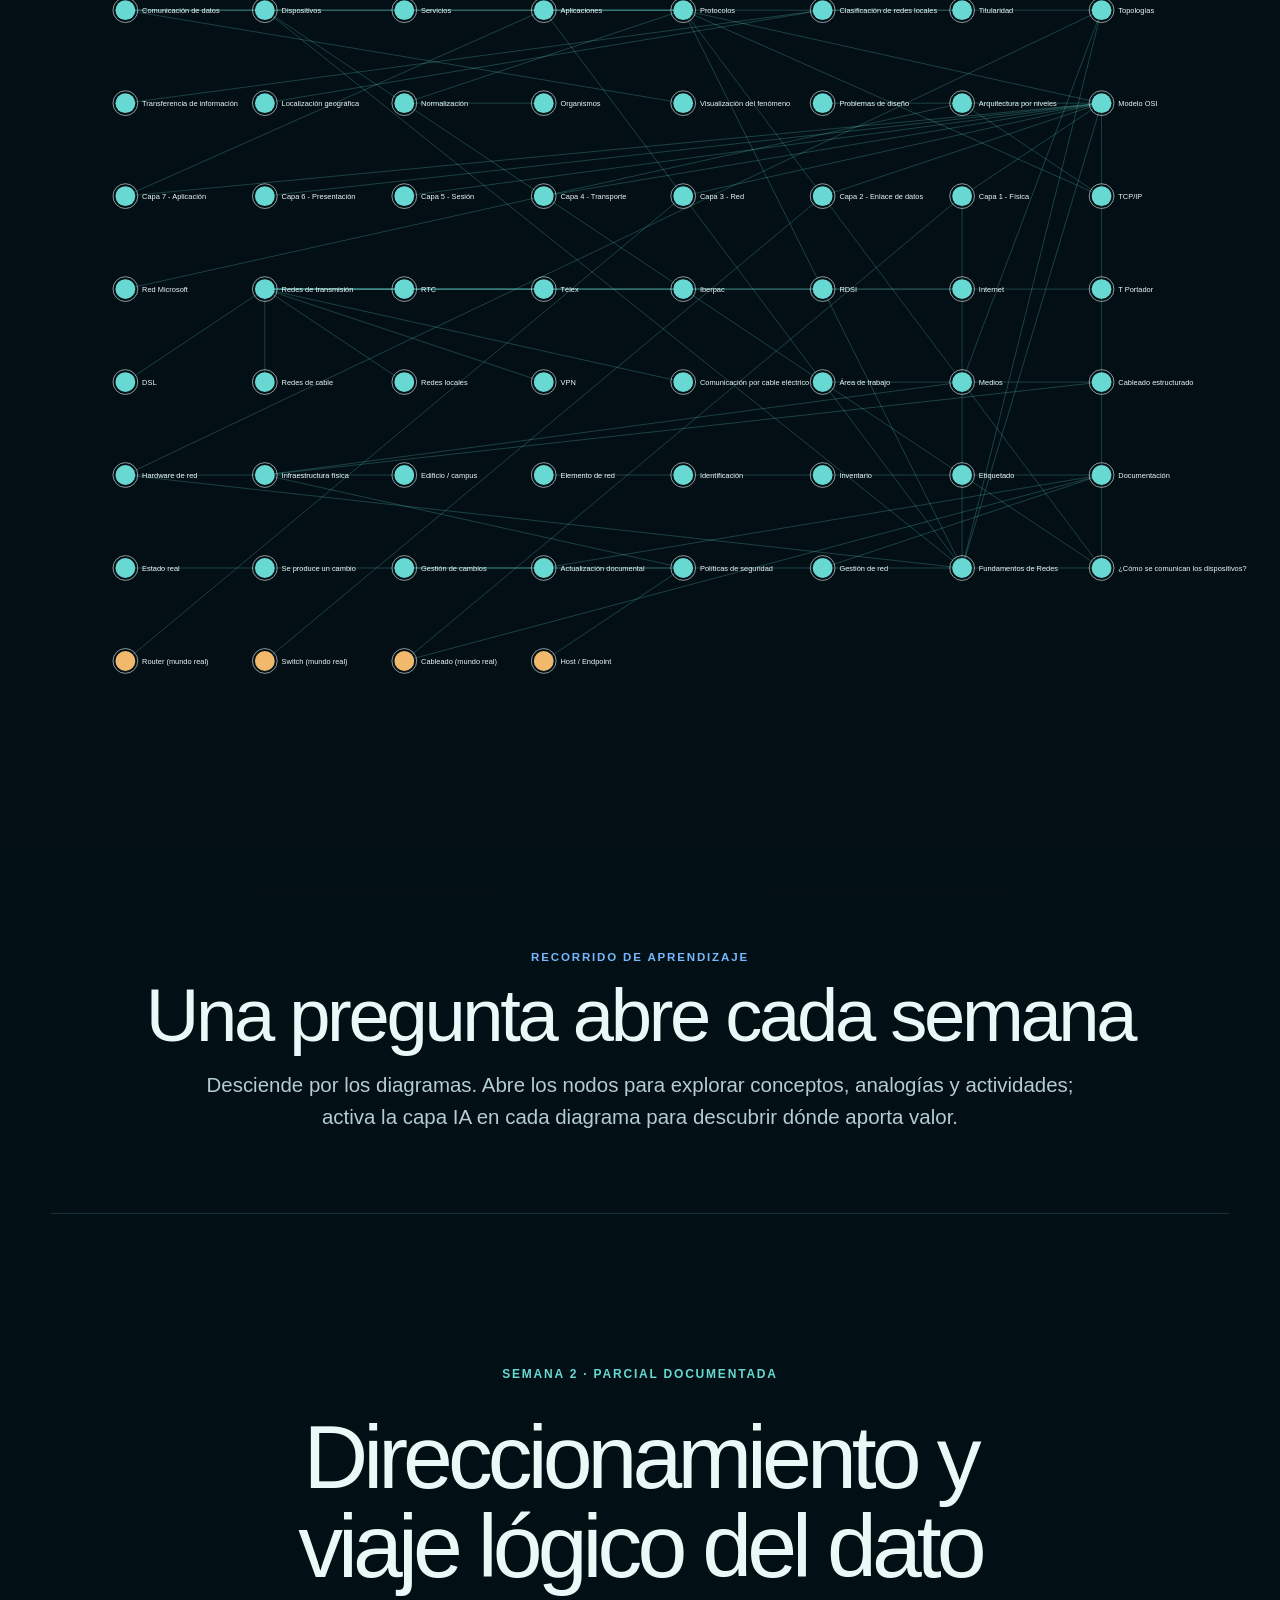
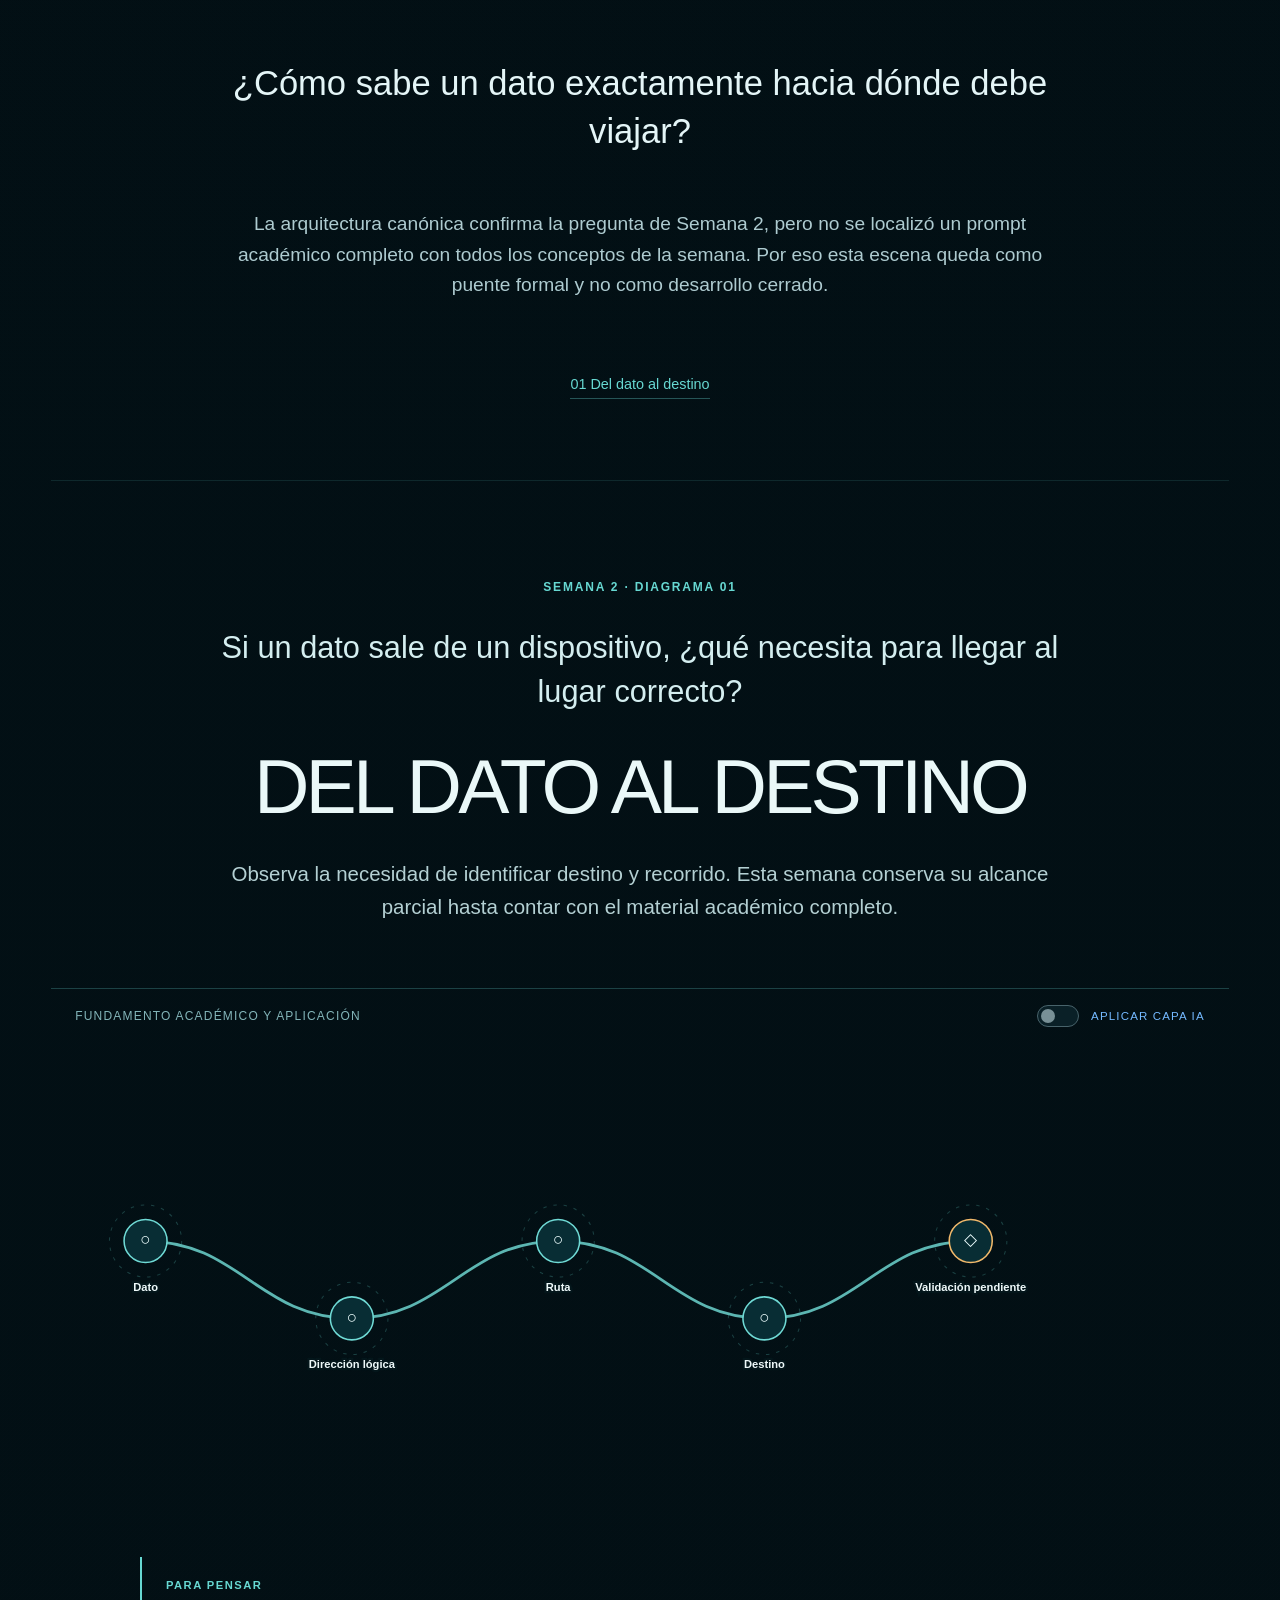
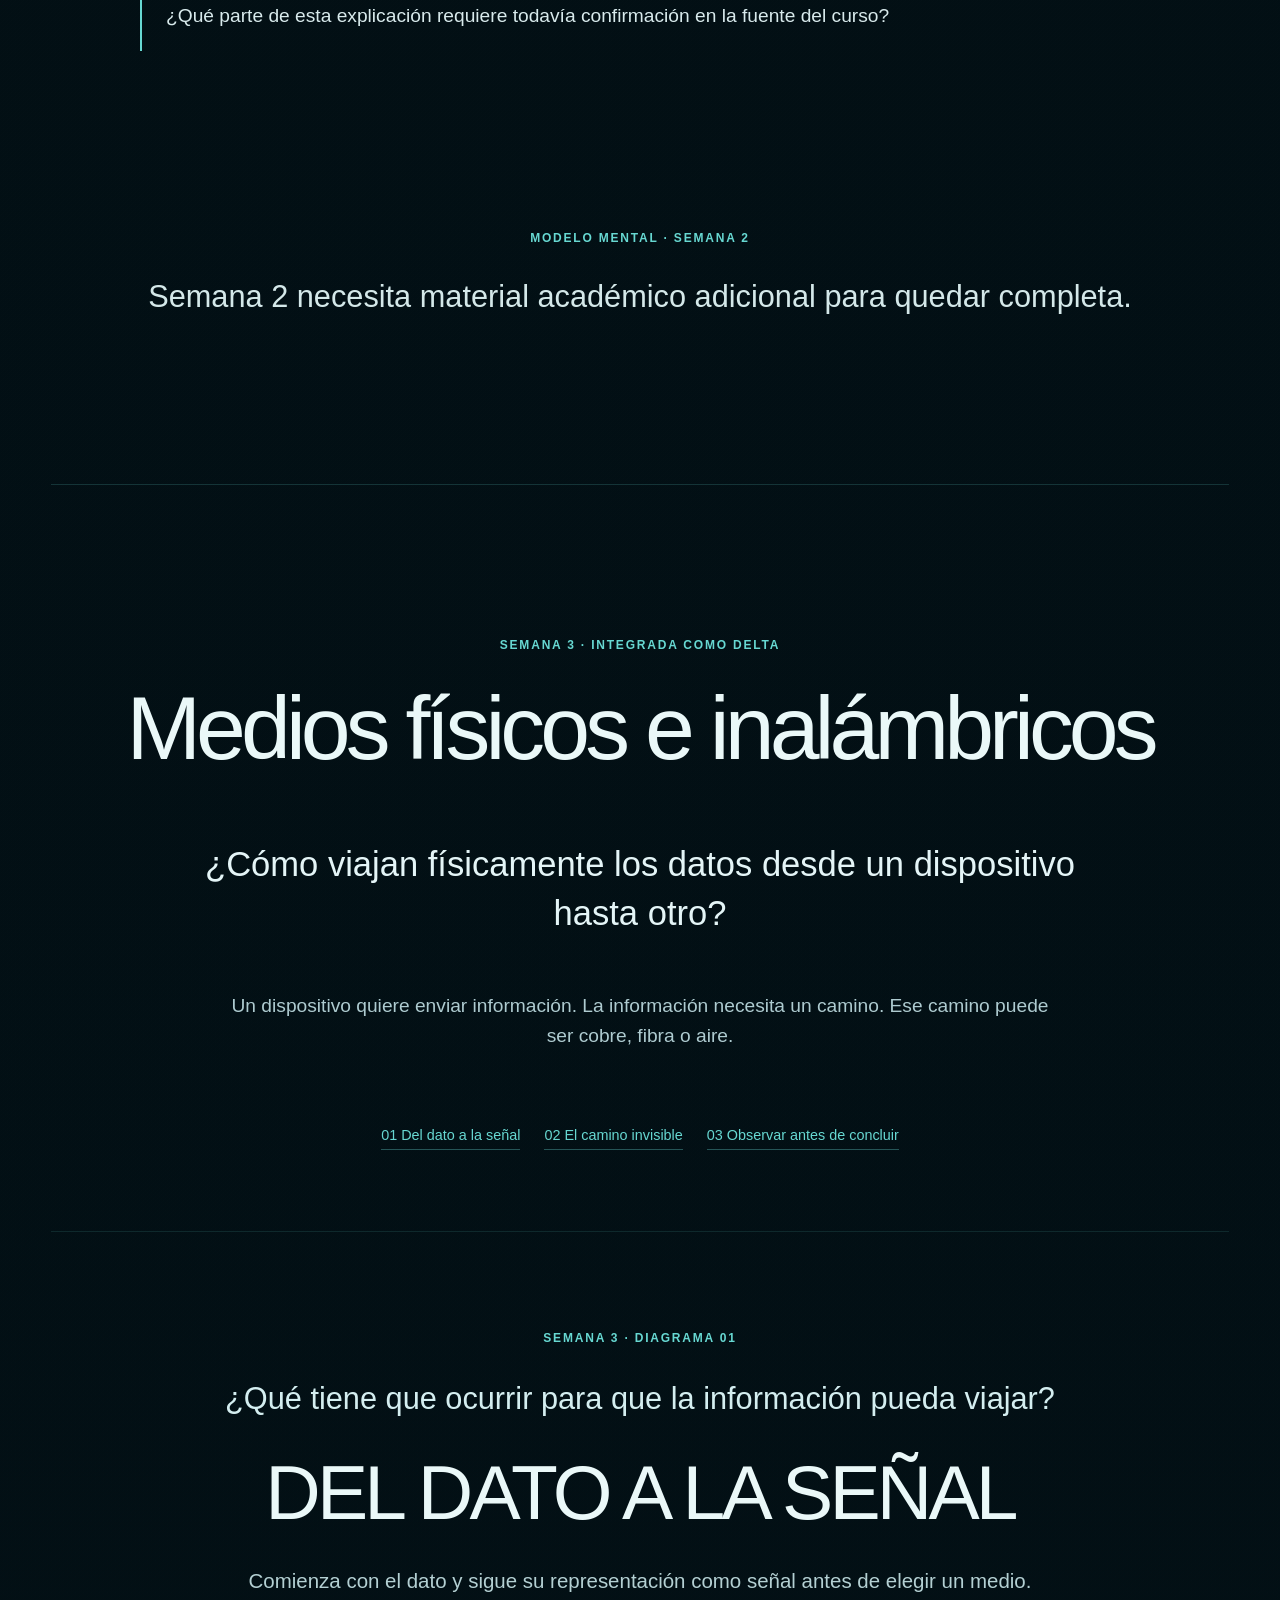
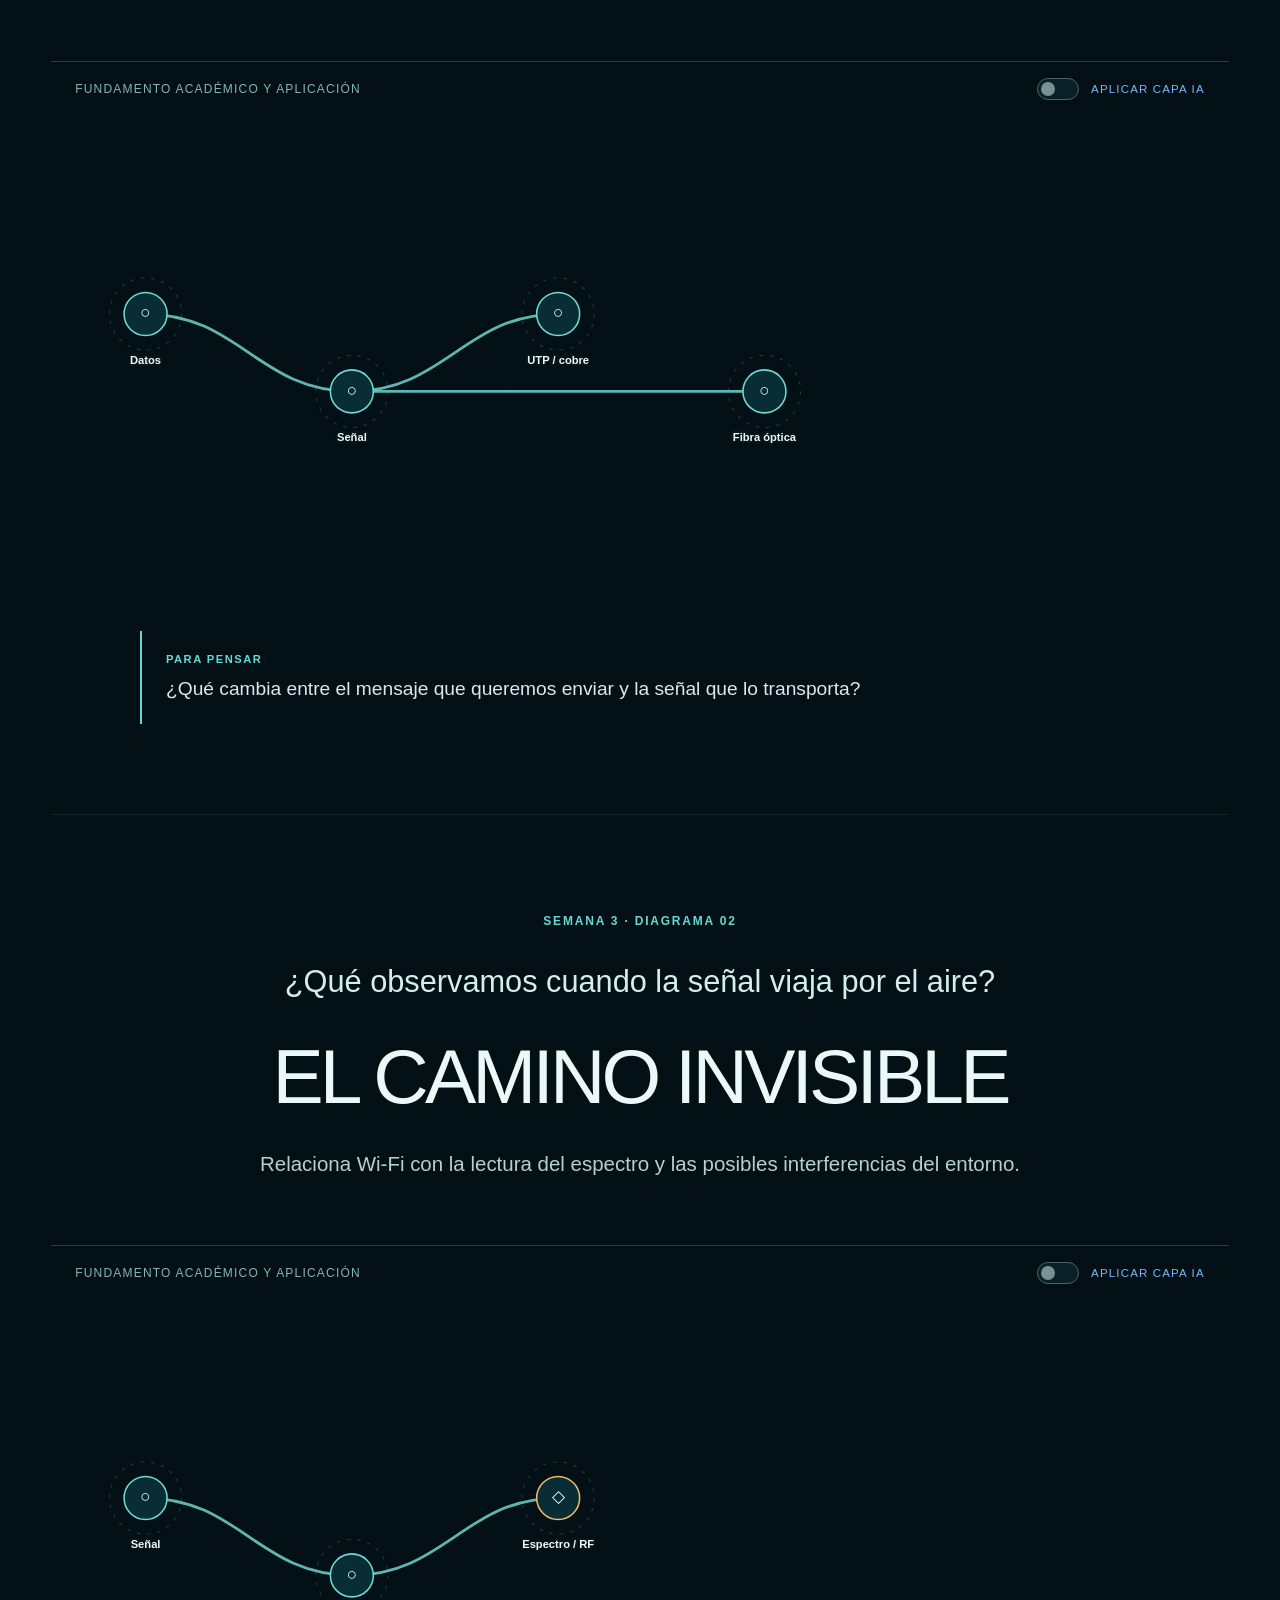
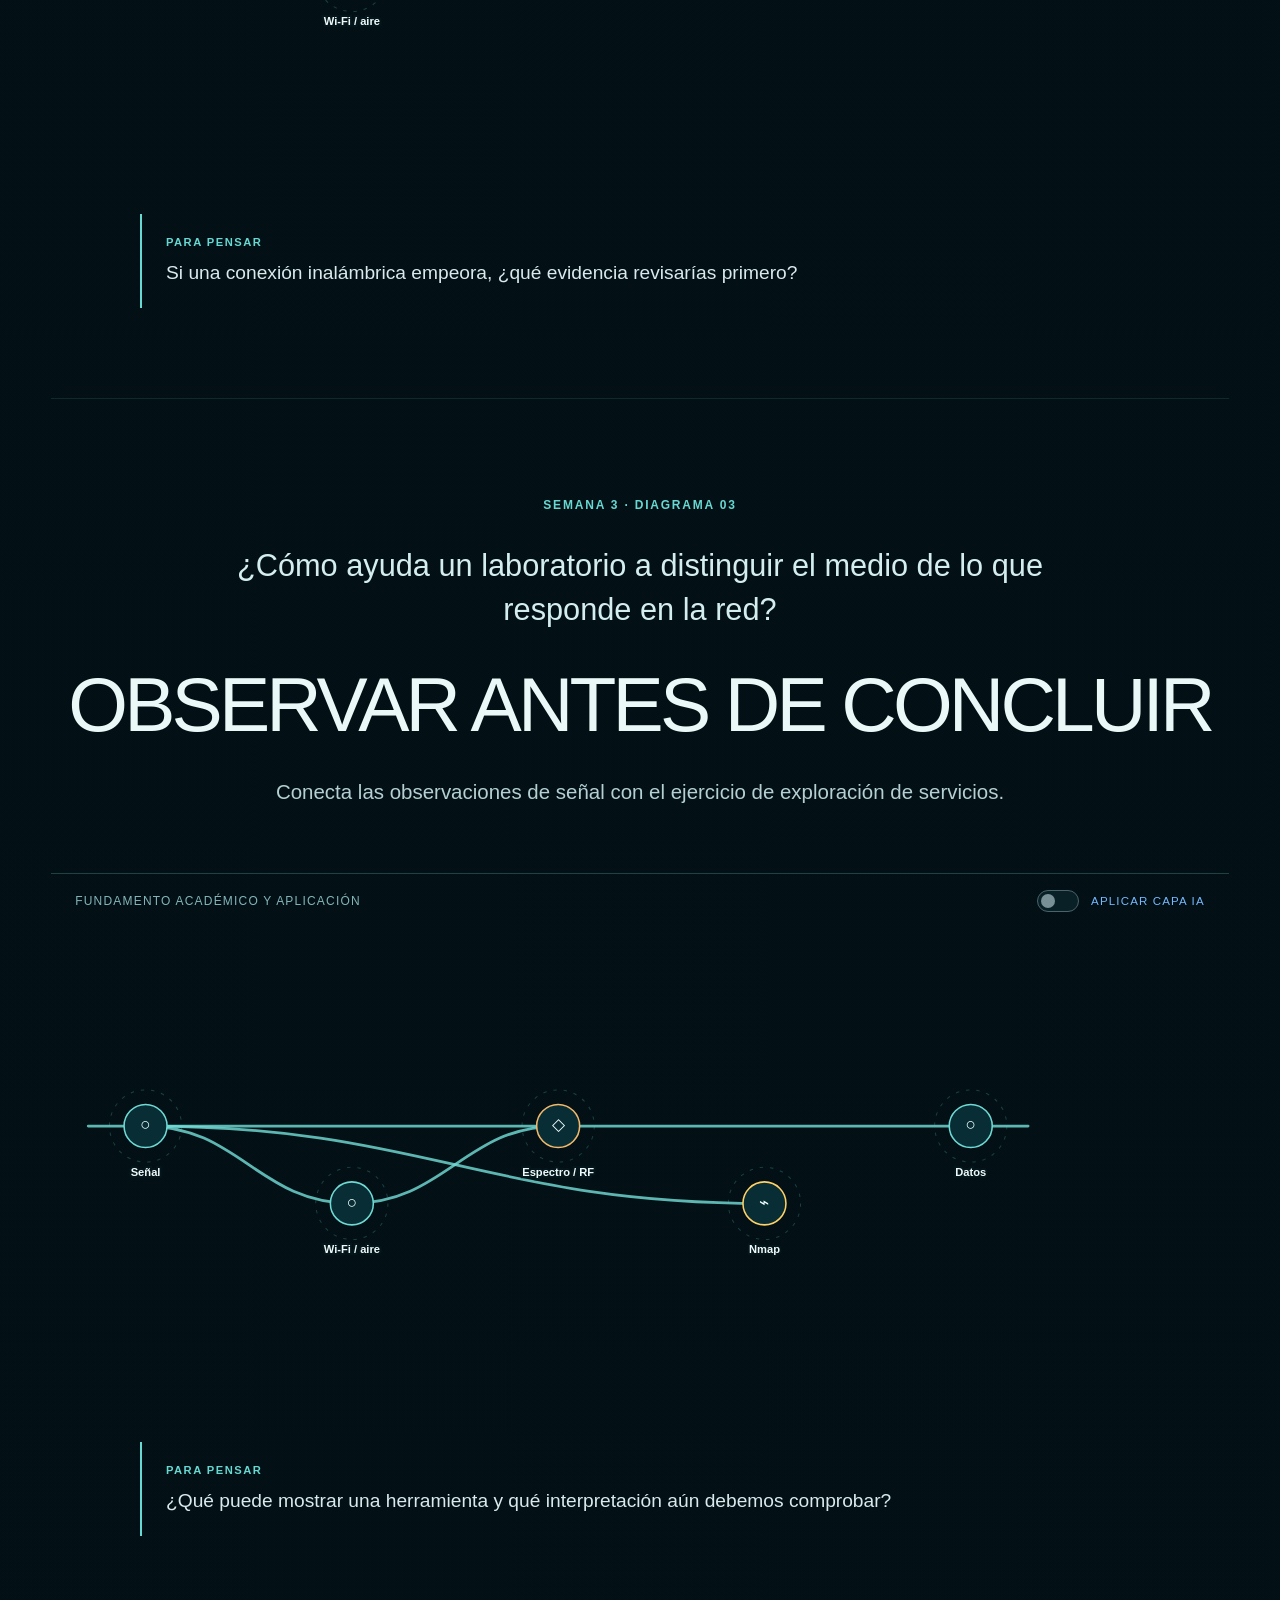
==== commit d2744954: "Add CST230 week 6 network security journey" ====
--- a/index.html
+++ b/index.html
@@ -4,16 +4,16 @@
   <meta charset="utf-8" />
   <meta name="viewport" content="width=device-width, initial-scale=1" />
   <meta name="robots" content="noindex, nofollow" />
-  <meta name="description" content="Atlas interactivo de Fundamentos de Redes - Semanas 1 a 5" />
+  <meta name="description" content="Atlas interactivo de Fundamentos de Redes - Semanas 1 a 6" />
   <title>Fundamentos de Redes — Atlas de Aprendizaje</title>
   <link rel="stylesheet" href="./styles.css?v=pedagogy-scenes-v1" />
-  <link rel="stylesheet" href="./visual-system.css?v=visual-standards-v1" />
+  <link rel="stylesheet" href="./visual-system.css?v=week6-security-v1" />
 </head>
 <body>
   <main class="atlas-root">
     <header class="course-cover">
       <h1>FUNDAMENTOS DE REDES</h1>
-      <h2>Atlas incremental · Semanas 1 a 5</h2>
+      <h2>Atlas incremental · Semanas 1 a 6</h2>
       <p class="lead">¿Cómo logran comunicarse, dividirse y operarse las redes?</p>
     </header>
 
@@ -53,7 +53,7 @@
     </section>
   </main>
 
-  <script src="./app.js?v=pedagogy-scenes-v1"></script>
+  <script src="./app.js?v=week6-security-v1"></script>
 </body>
 </html>
 
--- a/visual-system.css
+++ b/visual-system.css
@@ -56,3 +56,64 @@
   html { scroll-behavior: auto; }
   *, *::before, *::after { animation-duration: .01ms !important; transition-duration: .01ms !important; }
 }
+
+/* Week 6 follows the existing scroll and graph language. */
+.week-six__hero h3 { max-width: 1050px; }
+.week-six__cue { color: #91d6d4; font-size: clamp(1.1rem, 1.8vw, 1.5rem); letter-spacing: .02em; }
+.week-six__story, .week-six__concept {
+  min-height: 78vh;
+  max-width: 1040px;
+  margin-inline: auto;
+  padding: 14vh 1.5rem;
+  display: flex;
+  flex-direction: column;
+  justify-content: center;
+  text-align: center;
+}
+.week-six__story p:not(.week-label) { margin: 0 auto 2rem; max-width: 900px; font-size: clamp(1.5rem, 2.8vw, 2.8rem); line-height: 1.4; text-wrap: balance; }
+.week-six__story p:last-child { color: #8fe4dd; }
+.week-six__concept h4 { margin: 1rem 0 2rem; font-size: clamp(3rem, 7vw, 7rem); font-weight: 300; letter-spacing: -.055em; line-height: .98; }
+.week-six__concept p:last-child { max-width: 800px; margin-inline: auto; color: #bcd9dc; font-size: clamp(1.15rem, 2vw, 1.75rem); line-height: 1.55; }
+.week-six__scene { padding-bottom: 0; }
+.week-six-graph { max-width: 1500px; padding-top: 2rem; }
+.week-six-graph .delta-network { width: max(100%, 1370px); min-height: 420px; }
+.week-six__legend { margin: 1rem auto 10vh; padding-inline: 1.5rem; color: #a5c4c7; text-align: center; font-size: .88rem; }
+.week-six__analogy, .week-six__case, .week-six__lab, .week-six__mistakes, .week-six__selfcheck, .week-six__ai-control {
+  max-width: 1180px;
+  margin: 0 auto;
+  padding: 10vh 1.5rem;
+  border-top: 1px solid var(--visual-rule);
+}
+.week-six__analogy > div { display: grid; grid-template-columns: minmax(160px, 1fr) minmax(200px, 2fr); gap: 0; }
+.week-six__analogy strong, .week-six__analogy span { padding: 1.2rem 0; border-bottom: 1px solid rgba(112, 220, 215, .2); font-size: clamp(1rem, 1.7vw, 1.35rem); }
+.week-six__analogy strong { color: #8fe4dd; }
+.week-six__case h4, .week-six__lab h4, .week-six__selfcheck h4 { max-width: 900px; margin: 1rem 0 2rem; font-size: clamp(2.2rem, 4.5vw, 4.5rem); font-weight: 300; line-height: 1.05; letter-spacing: -.045em; text-wrap: balance; }
+.week-six__case-flow { display: flex; align-items: center; flex-wrap: wrap; gap: .8rem; margin: 3rem 0; }
+.week-six__case-flow span { padding: .8rem 0; border-bottom: 2px solid rgba(112, 220, 215, .52); color: #e6f7f5; font-size: 1rem; }
+.week-six__case-flow b { color: #74dbd5; font-weight: 400; }
+.week-six__case > p:last-child, .week-six__evidence { max-width: 900px; color: #a9c8cb; line-height: 1.6; }
+.week-six__lab-grid { display: grid; grid-template-columns: repeat(2, minmax(0, 1fr)); gap: 0 3rem; }
+.week-six__lab-grid > div { padding: 2rem 0; border-top: 1px solid rgba(112, 220, 215, .25); }
+.week-six__lab-grid span { display: block; margin-bottom: .75rem; color: #8fe4dd; font-size: .75rem; font-weight: 800; letter-spacing: .1em; text-transform: uppercase; }
+.week-six__lab-grid code { color: #e6f8e6; font-size: clamp(.9rem, 1.2vw, 1.1rem); overflow-wrap: anywhere; }
+.week-six__lab-grid p { color: #c3d9dc; line-height: 1.6; }
+.week-six__lab-grid strong { color: #f2ffff; }
+.week-six__mistakes p:not(.week-label) { max-width: 1000px; margin: 0; padding: 1.5rem 0; border-bottom: 1px solid rgba(112, 220, 215, .2); color: #bdd4d6; font-size: clamp(1rem, 1.6vw, 1.3rem); line-height: 1.55; }
+.week-six__mistakes strong { color: #f2ffff; }
+.week-six__selfcheck details { border-top: 1px solid rgba(112, 220, 215, .28); padding: 1.3rem 0; }
+.week-six__selfcheck details:last-child { border-bottom: 1px solid rgba(112, 220, 215, .28); }
+.week-six__selfcheck summary { cursor: pointer; color: #e8f9f8; font-size: clamp(1.05rem, 1.7vw, 1.45rem); }
+.week-six__selfcheck details p { max-width: 800px; color: #add2d3; line-height: 1.6; }
+.week-six__ai-control { min-height: 50vh; display: flex; flex-direction: column; align-items: center; justify-content: center; text-align: center; }
+.week-six__ai-control .ia-switch { margin: 2rem 0; font-size: 1rem; }
+.week-six__ai-control > p:last-child { max-width: 720px; color: #afd1dd; line-height: 1.6; }
+
+@media (max-width: 760px) {
+  .week-six__story, .week-six__concept { min-height: 65vh; padding-block: 9vh; }
+  .week-six__analogy, .week-six__case, .week-six__lab, .week-six__mistakes, .week-six__selfcheck, .week-six__ai-control { padding: 7vh 1.25rem; }
+  .week-six__analogy > div { grid-template-columns: 1fr; }
+  .week-six__analogy strong { padding-bottom: .2rem; border-bottom: 0; }
+  .week-six__analogy span { padding-top: .2rem; }
+  .week-six__lab-grid { grid-template-columns: 1fr; }
+  .week-six__case-flow b { transform: rotate(90deg); }
+}
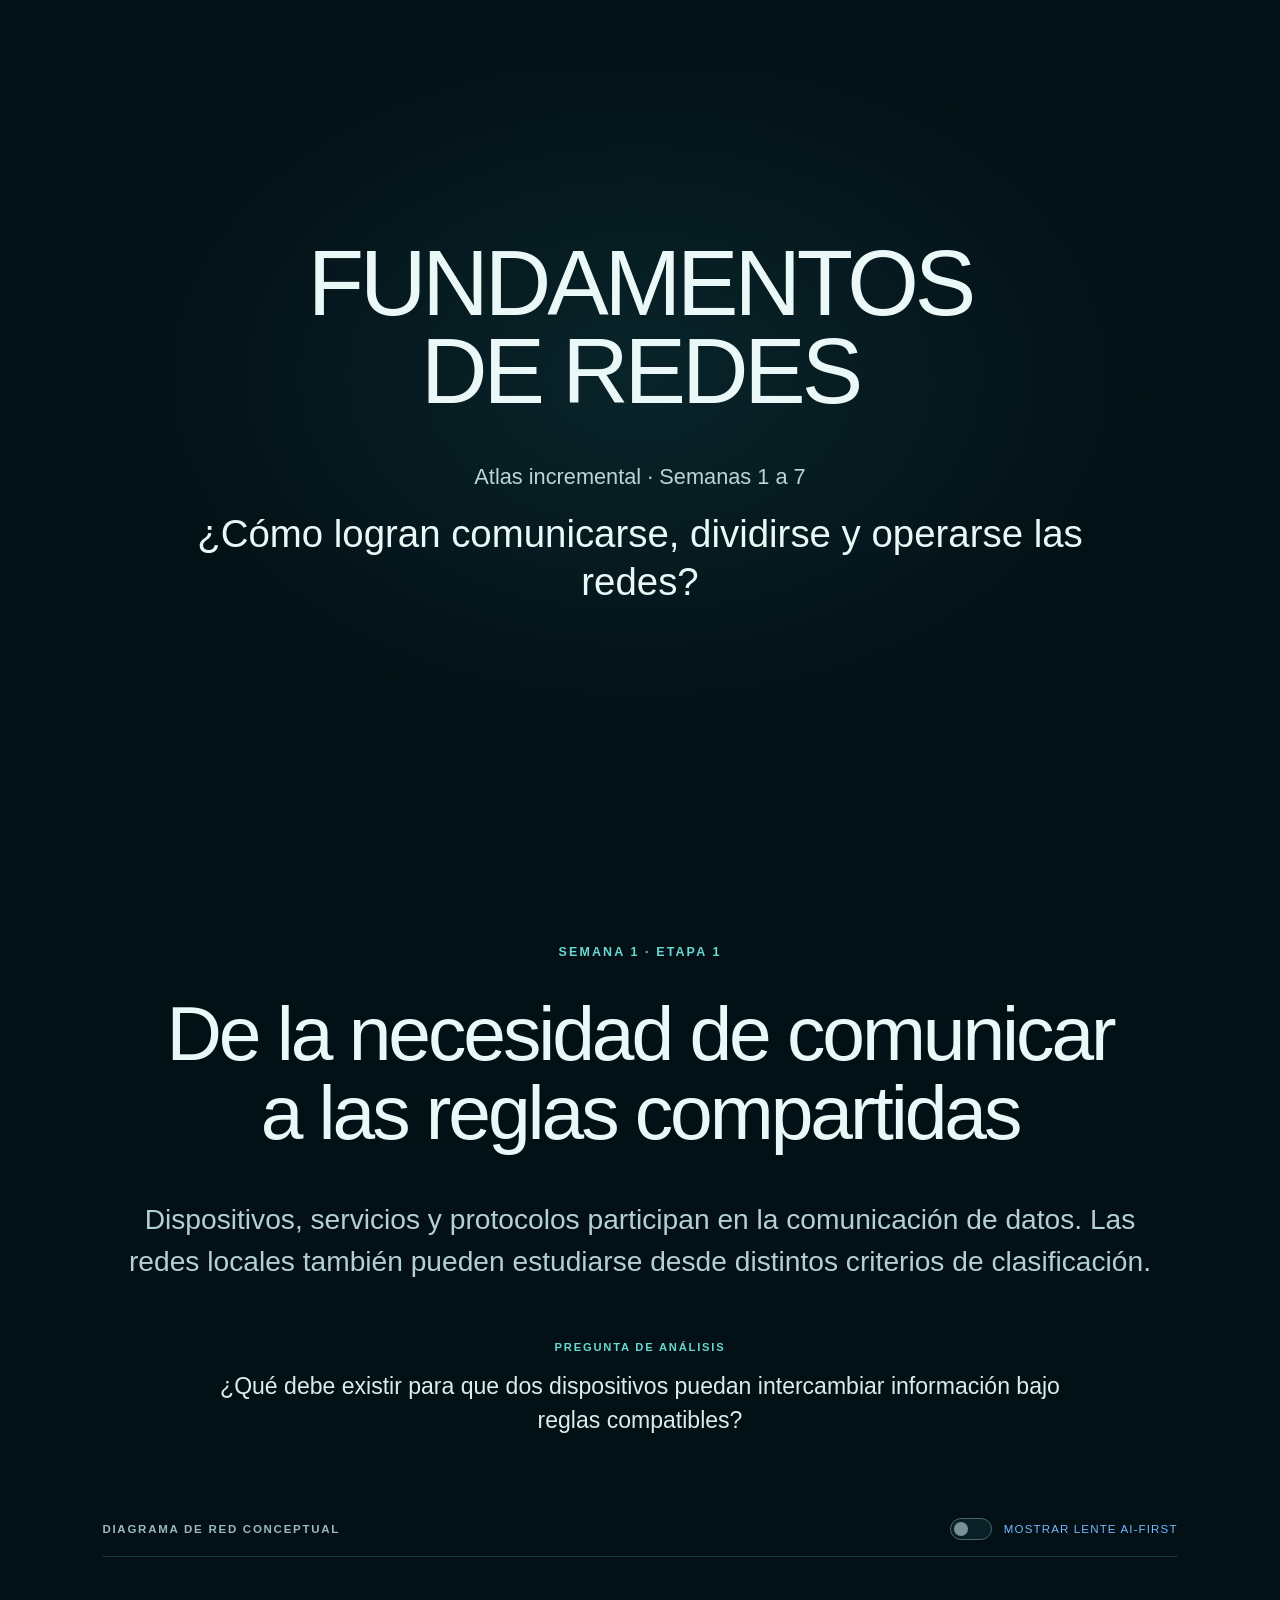
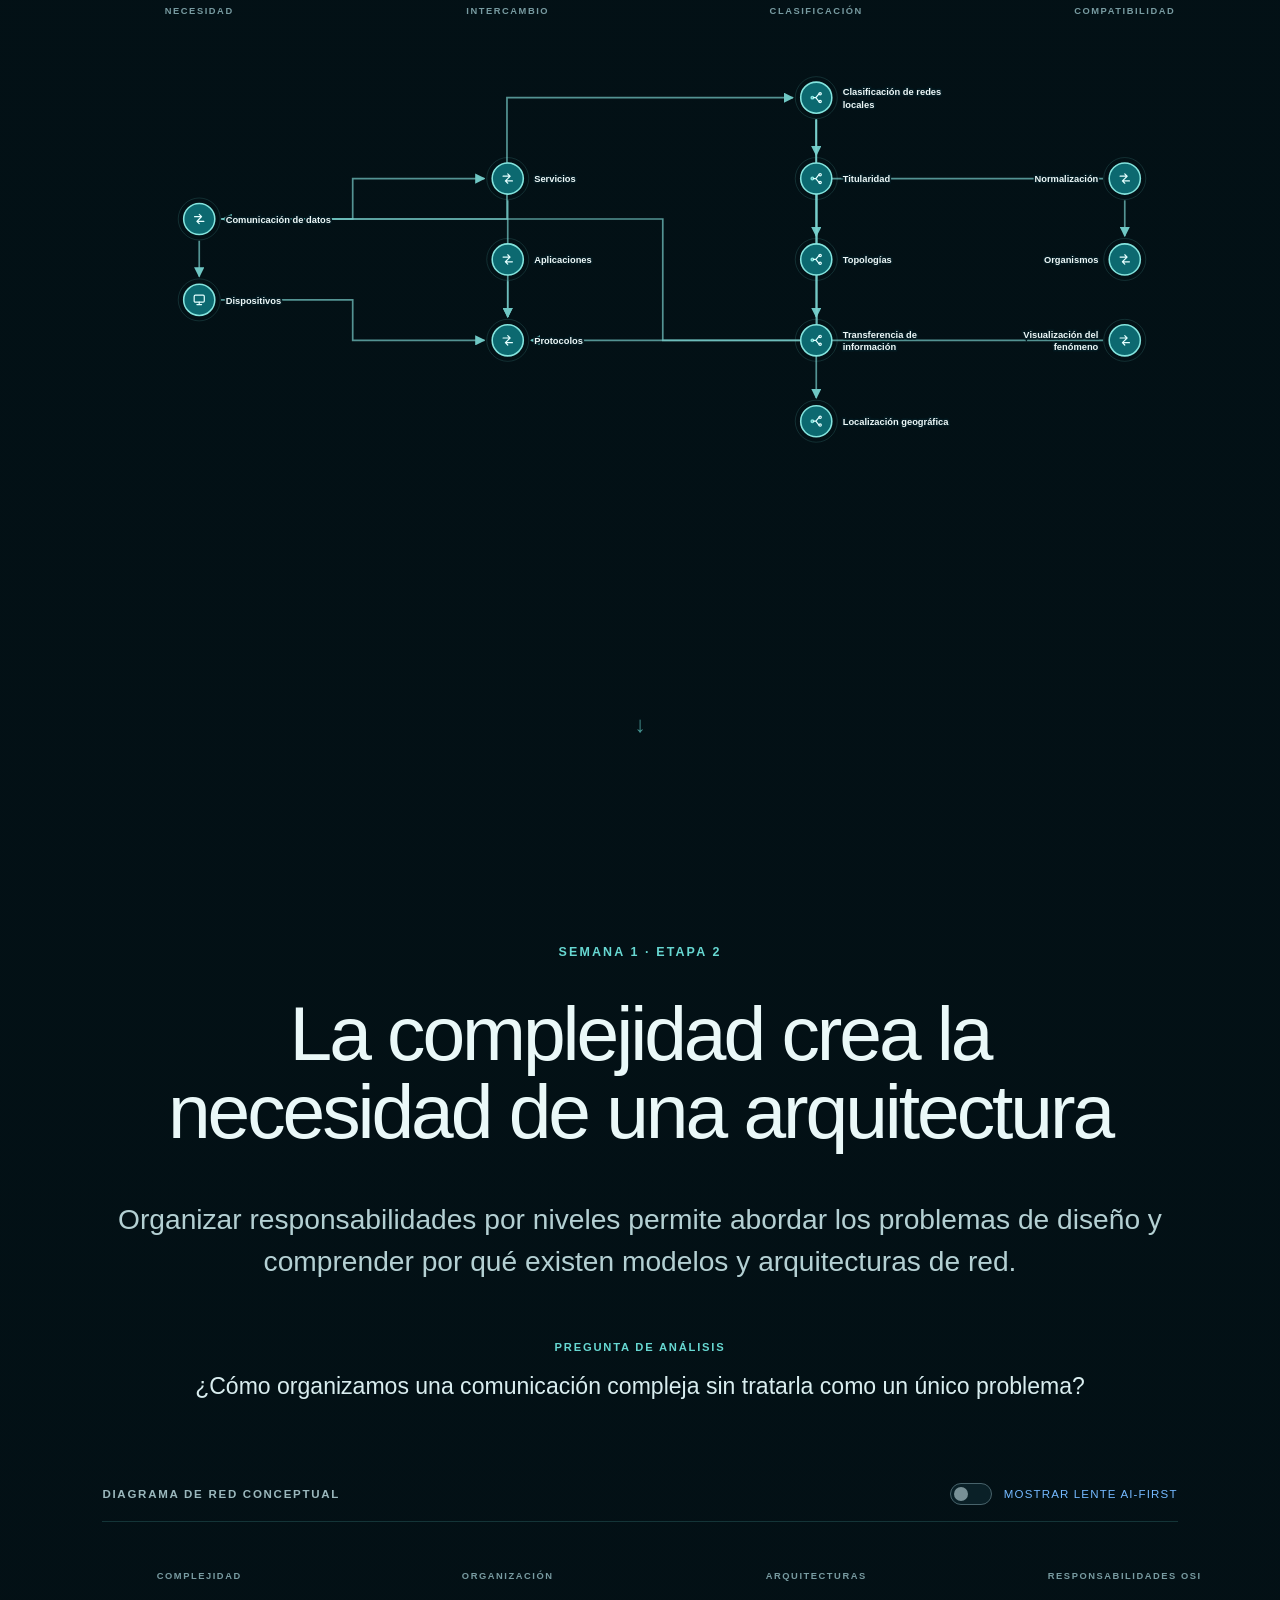
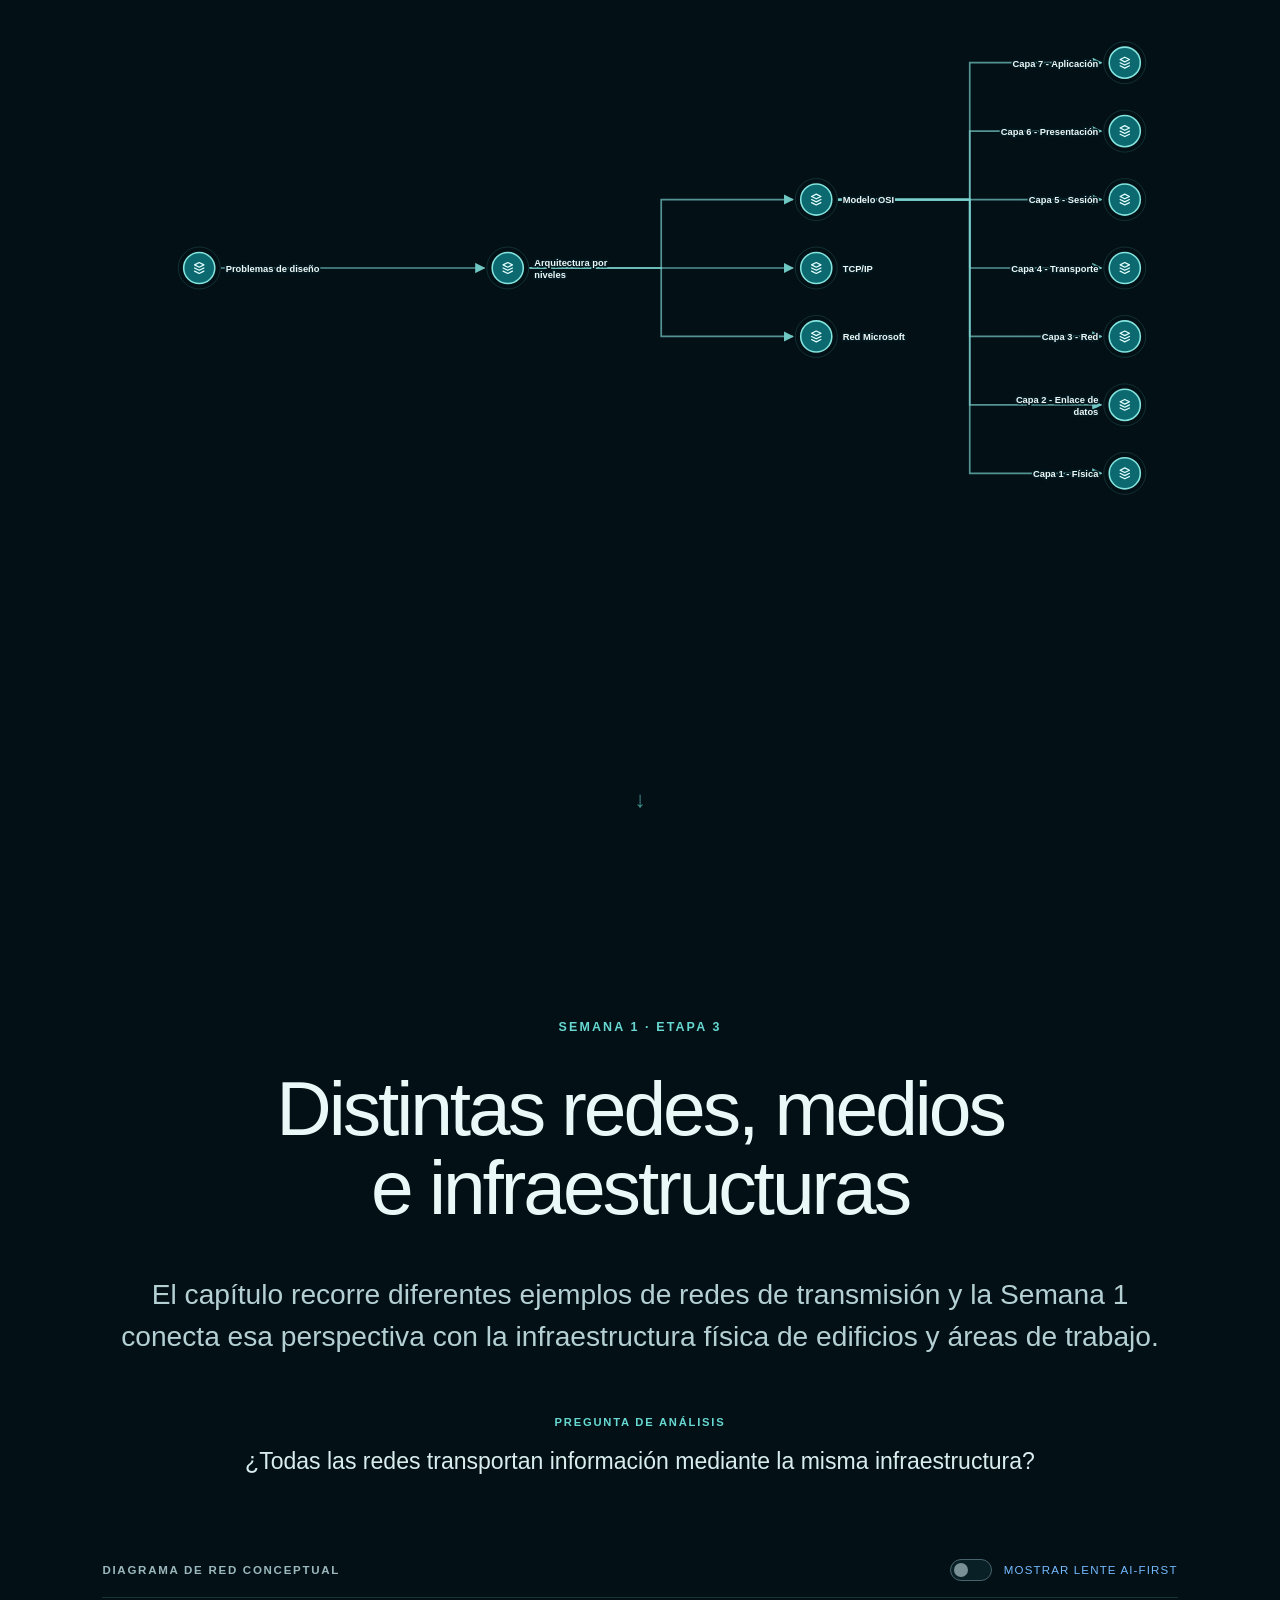
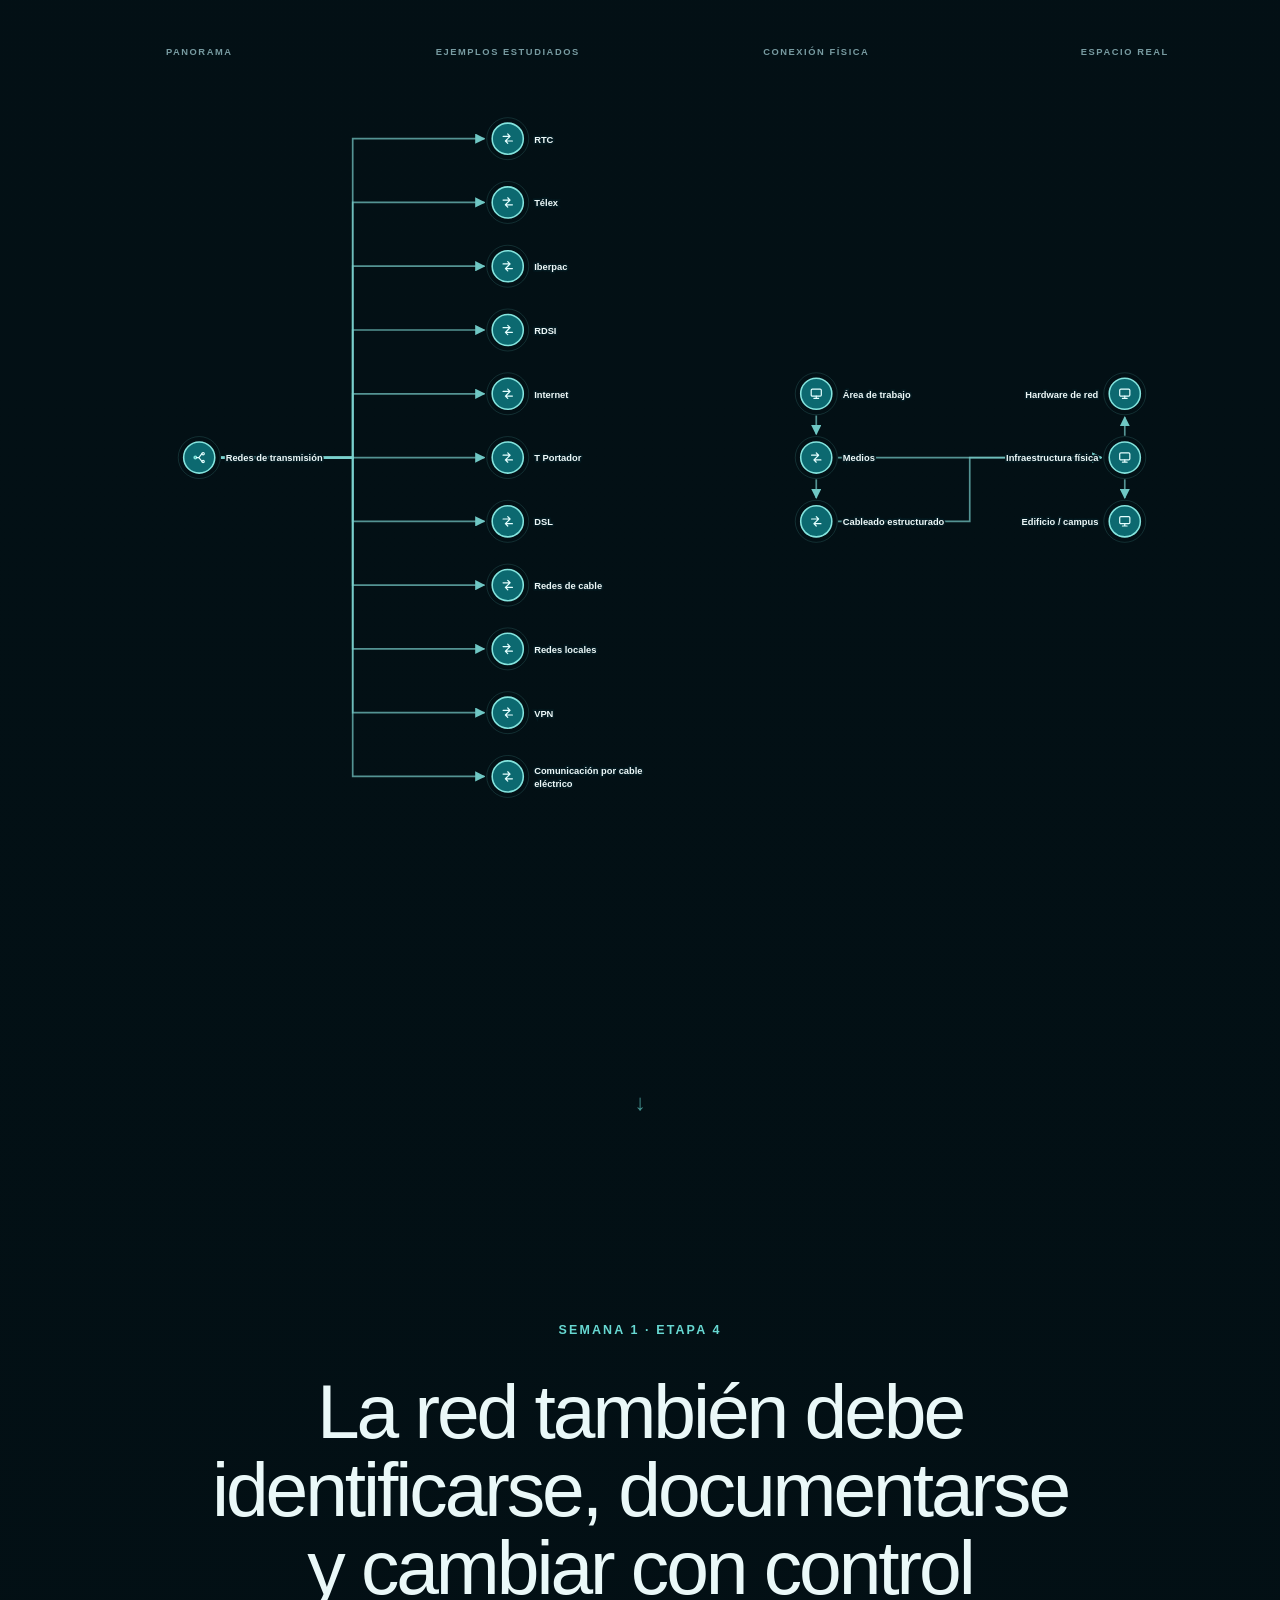
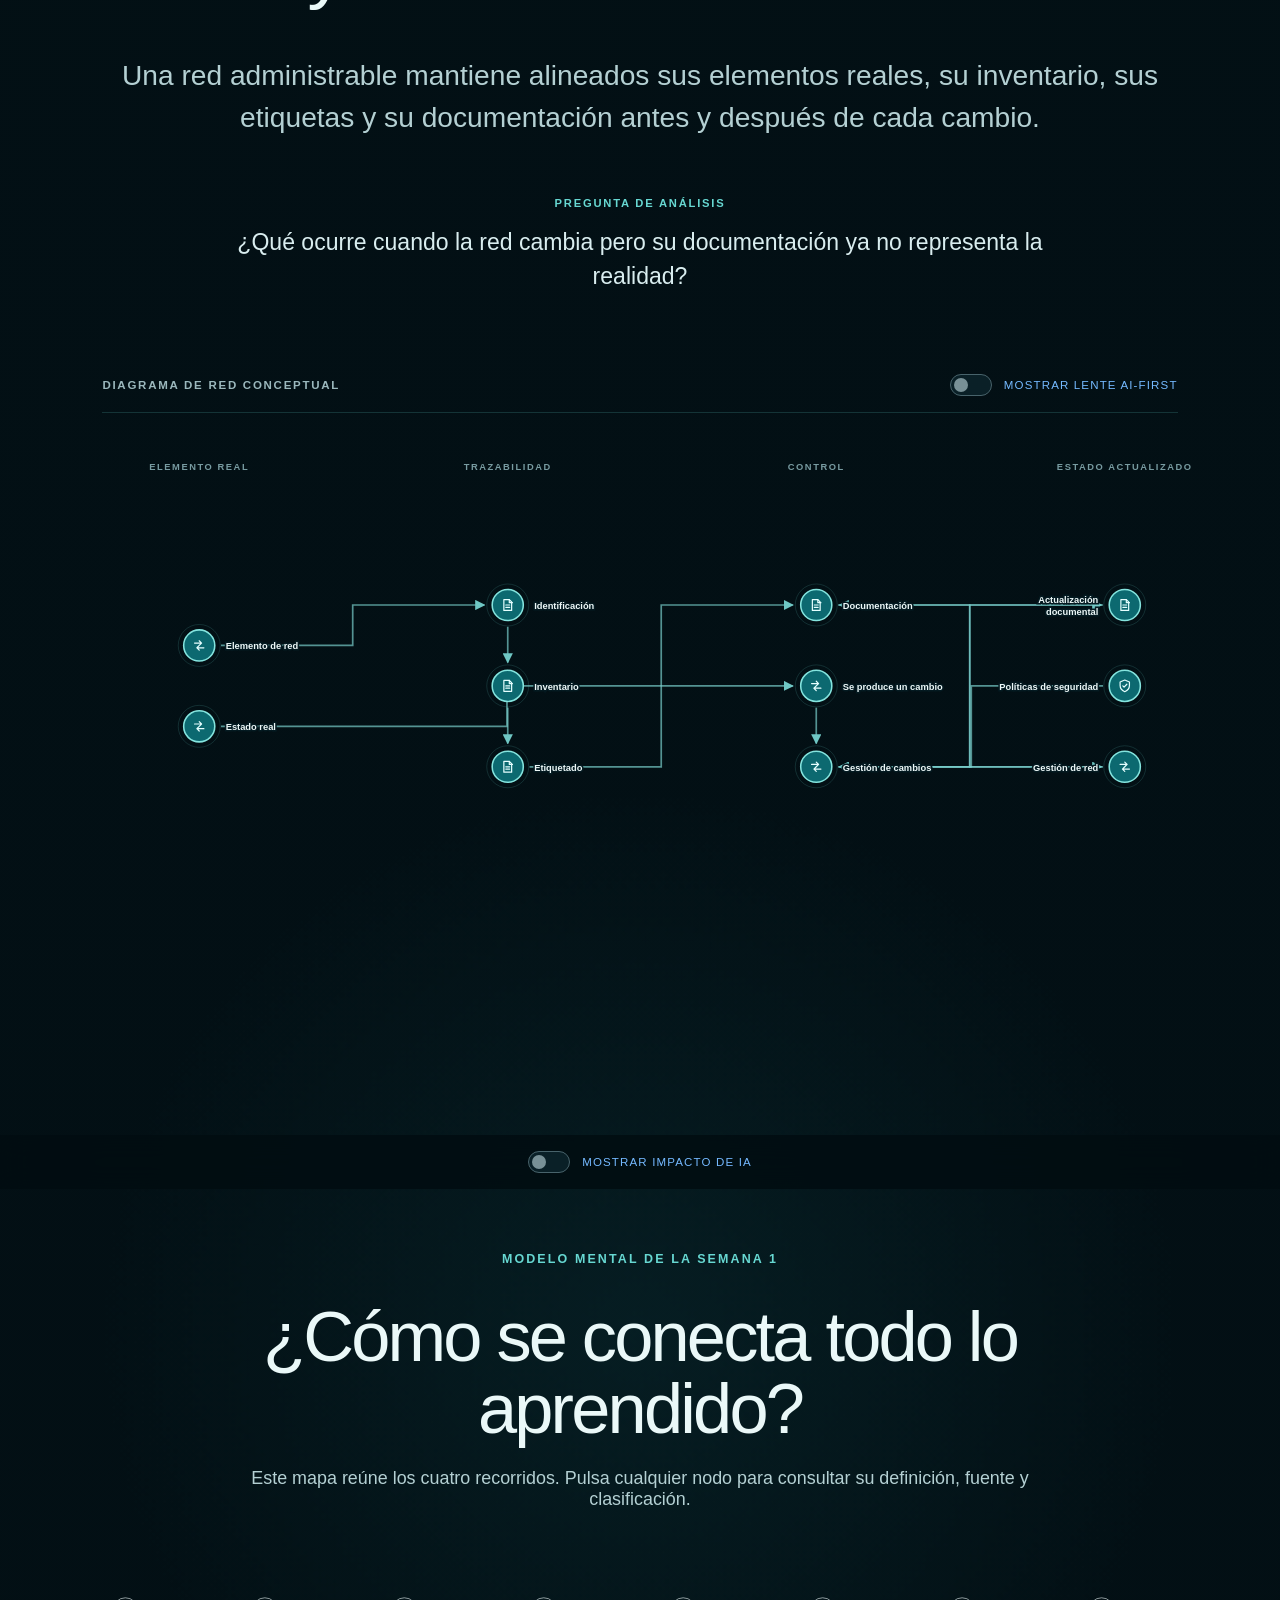
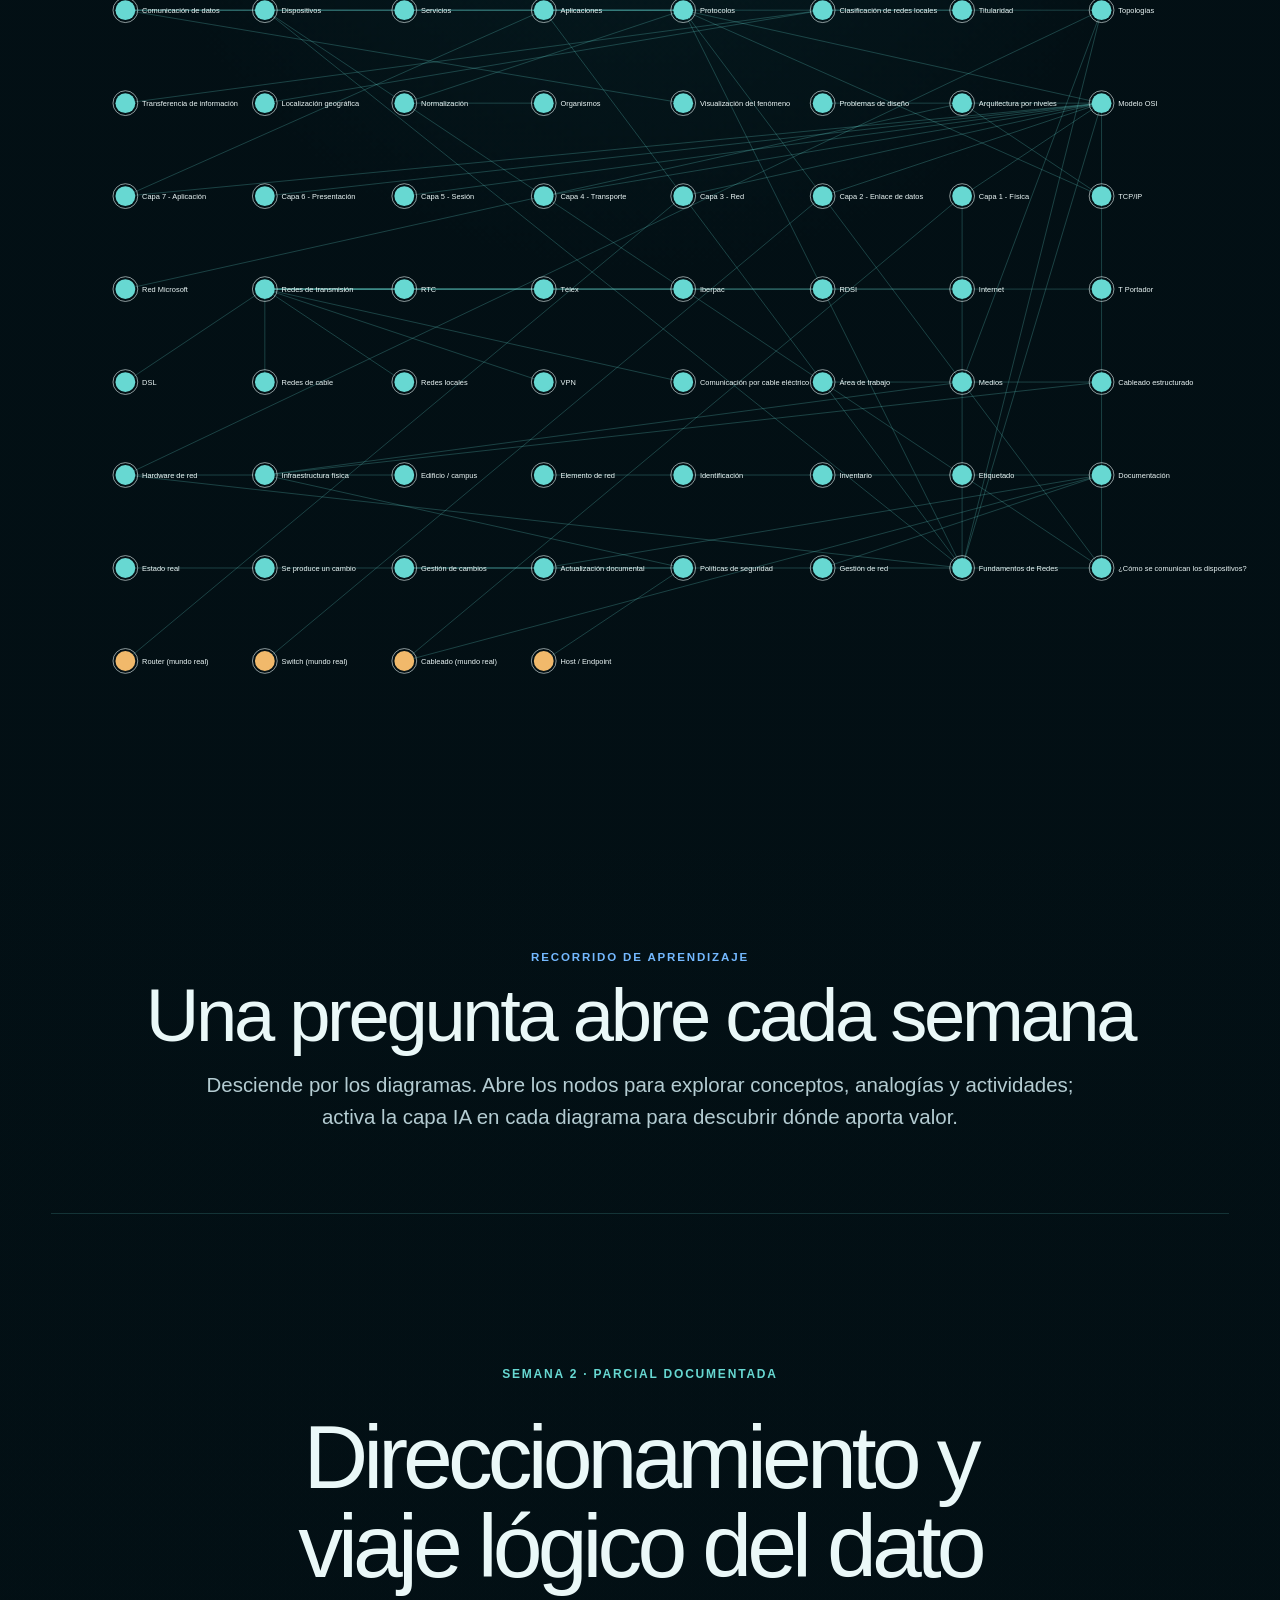
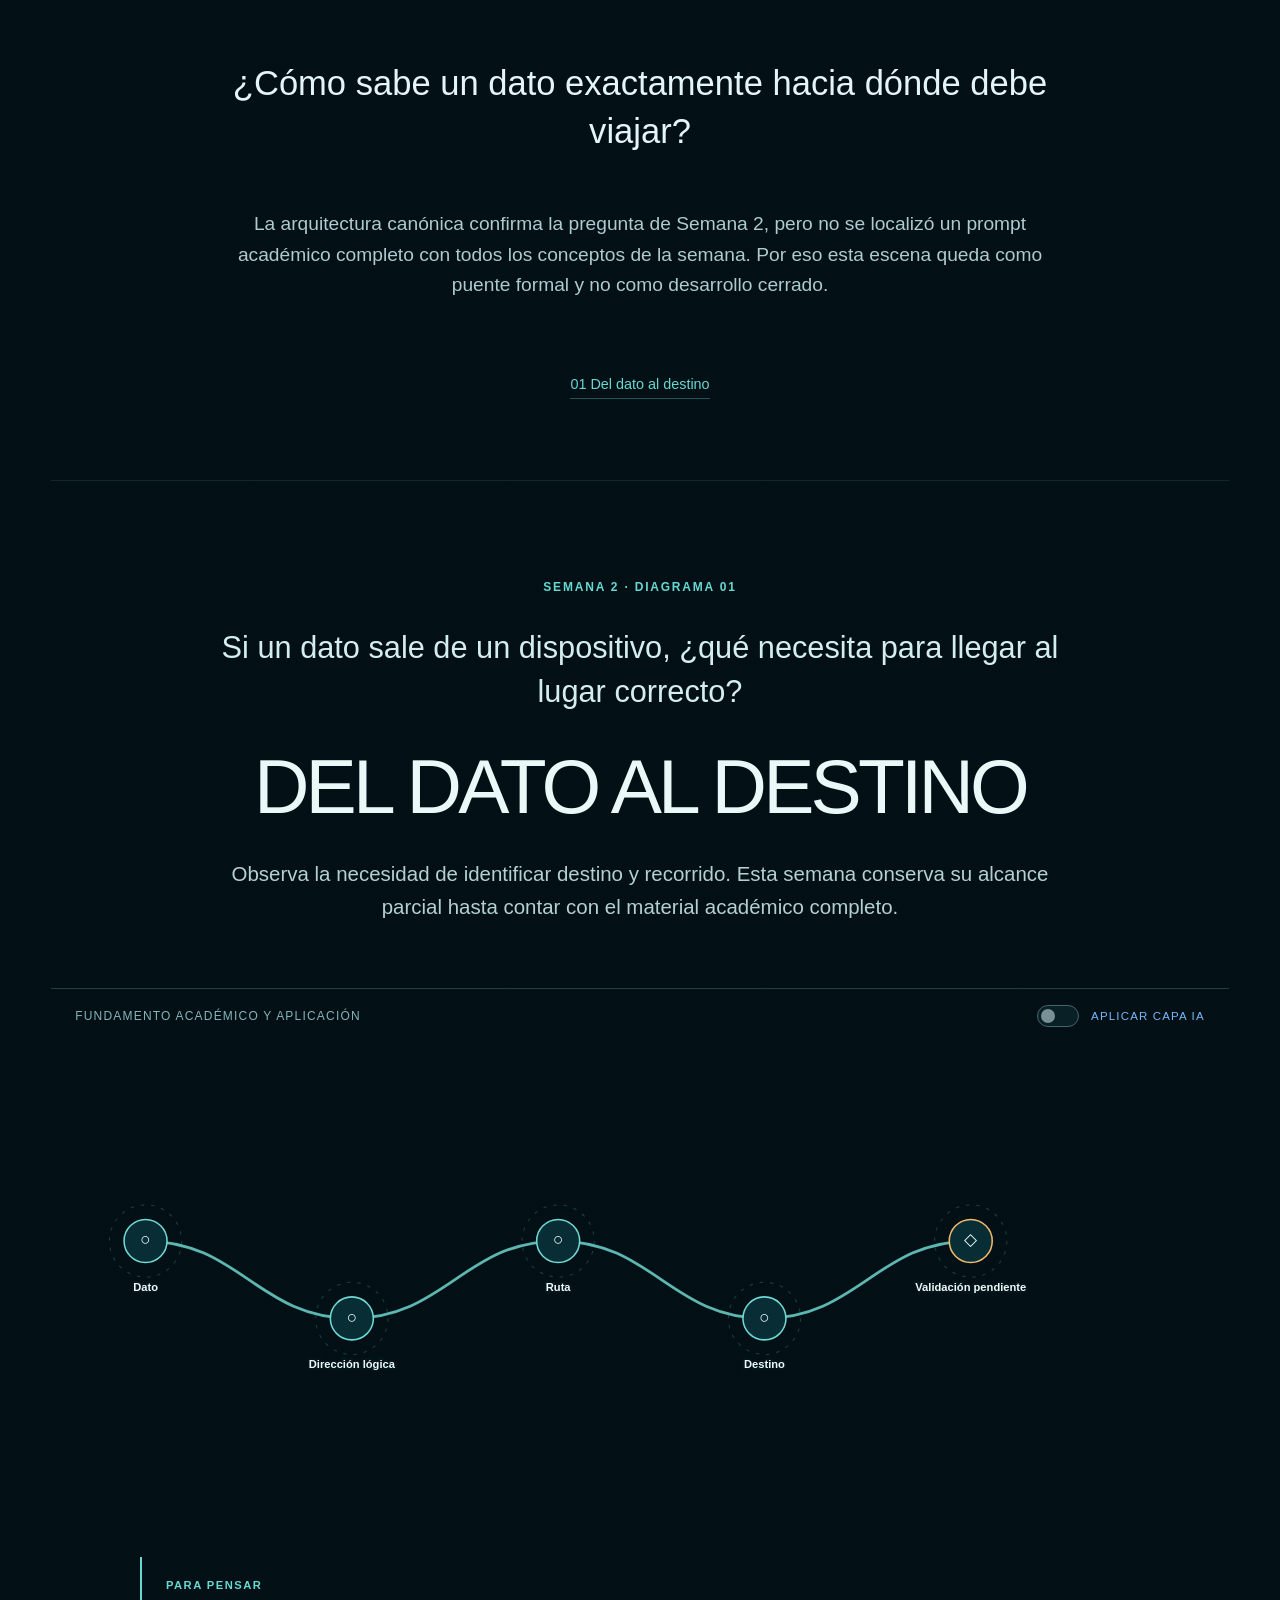
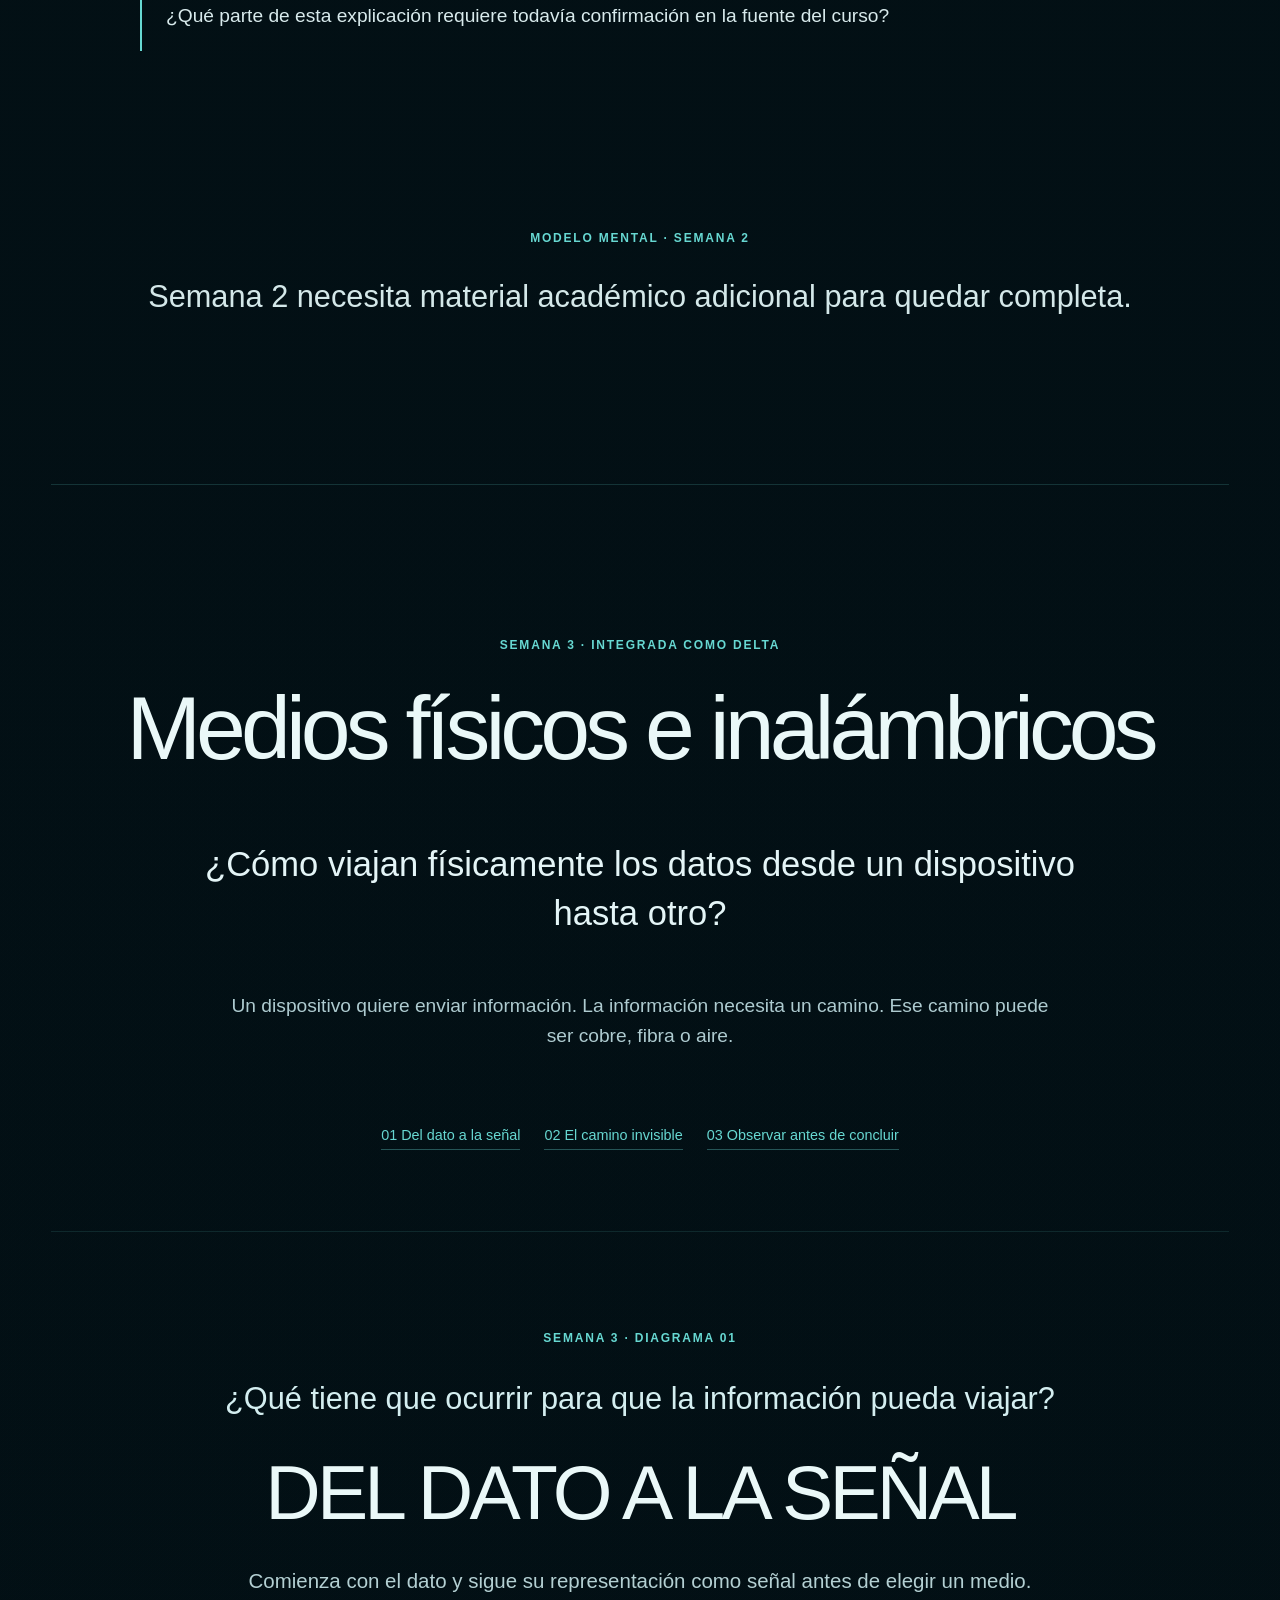
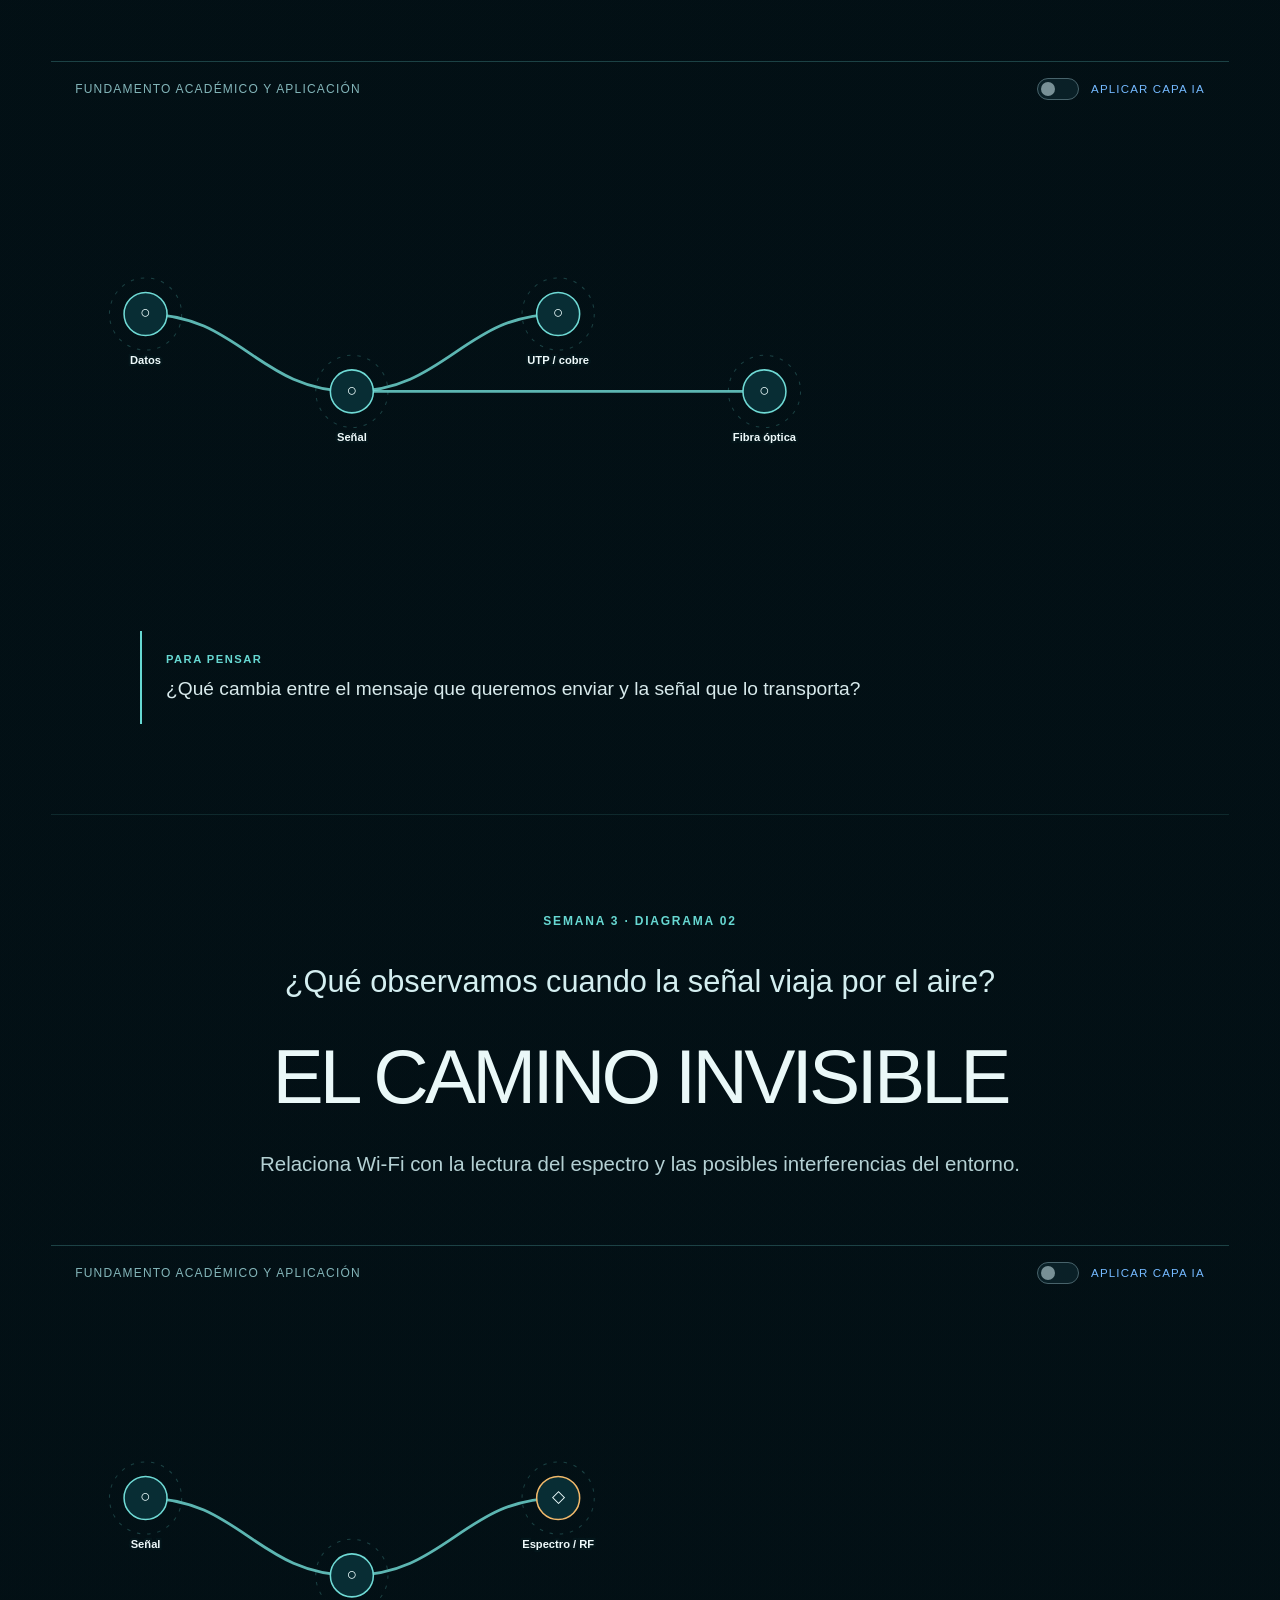
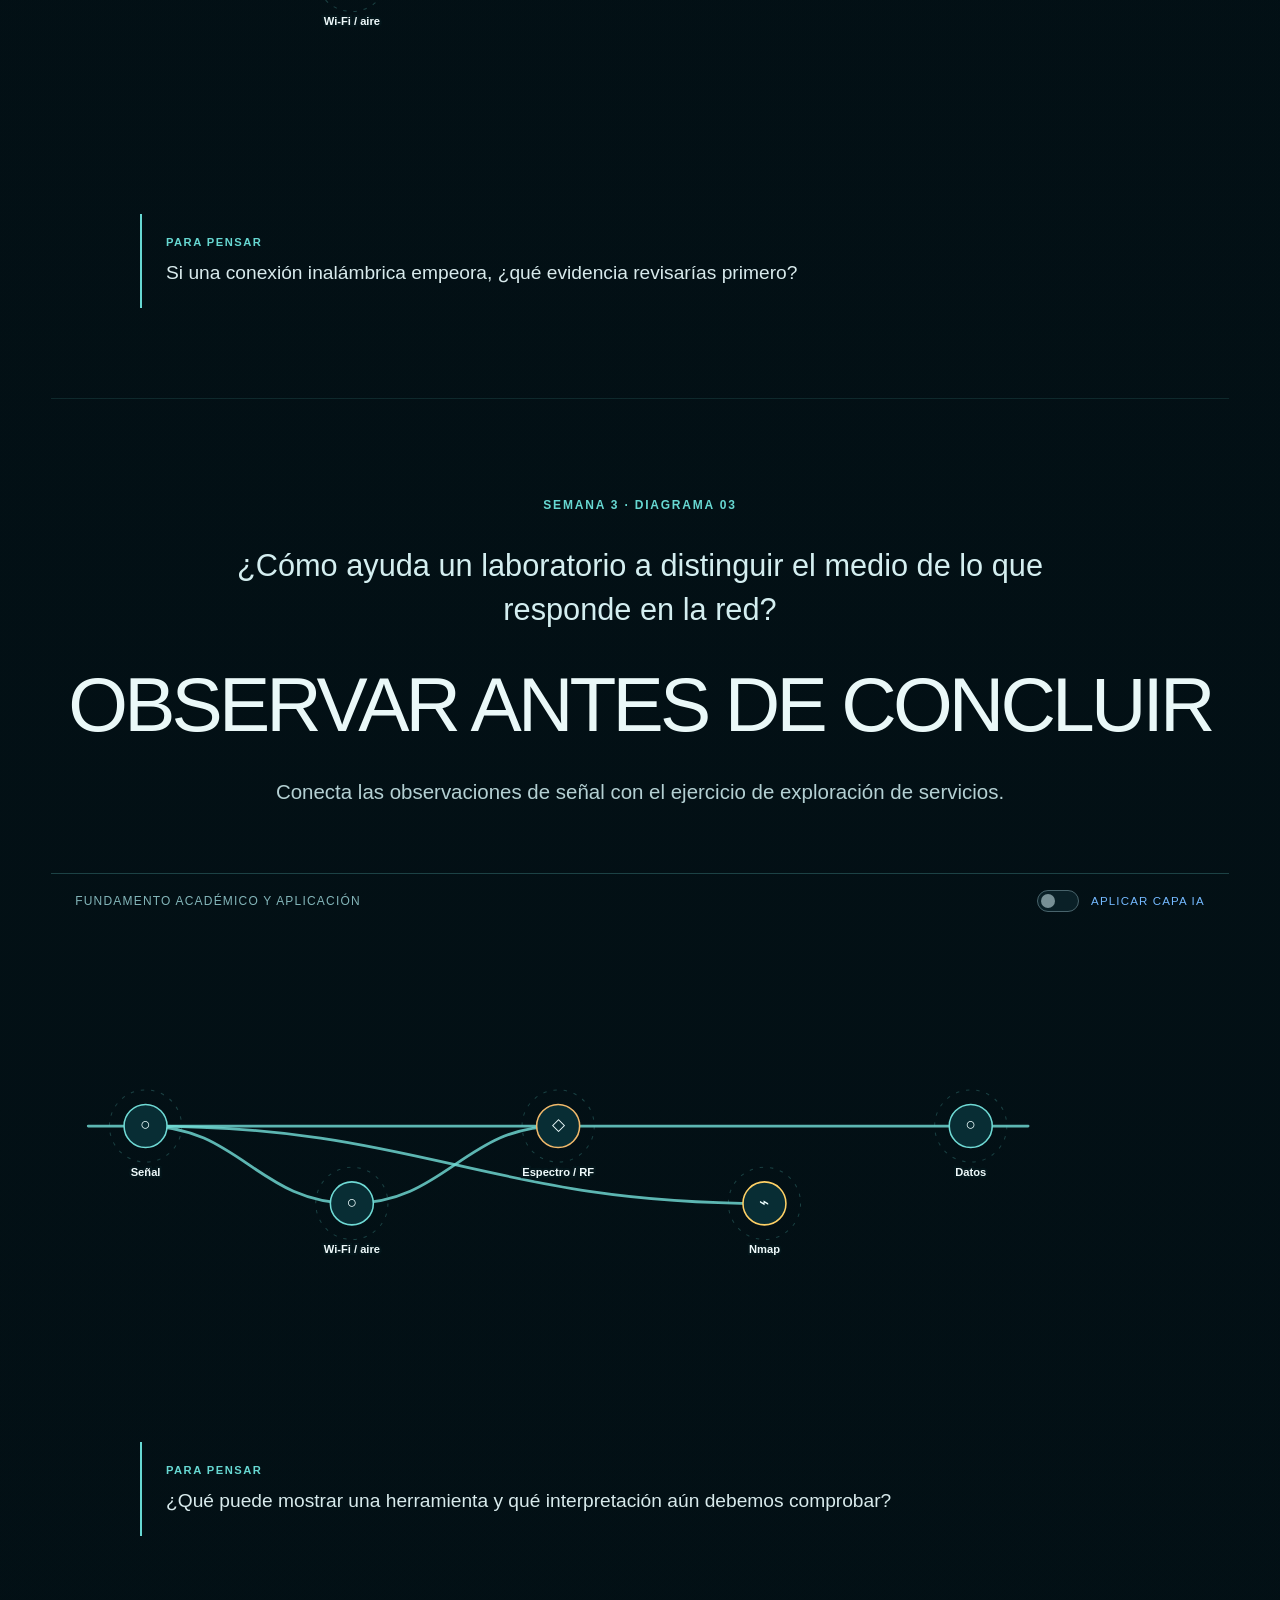
==== commit 9a040199: "Integrate CST230 week 7 performance journey" ====
--- a/index.html
+++ b/index.html
@@ -4,16 +4,16 @@
   <meta charset="utf-8" />
   <meta name="viewport" content="width=device-width, initial-scale=1" />
   <meta name="robots" content="noindex, nofollow" />
-  <meta name="description" content="Atlas interactivo de Fundamentos de Redes - Semanas 1 a 6" />
+  <meta name="description" content="Atlas interactivo de Fundamentos de Redes - Semanas 1 a 7" />
   <title>Fundamentos de Redes — Atlas de Aprendizaje</title>
   <link rel="stylesheet" href="./styles.css?v=pedagogy-scenes-v1" />
-  <link rel="stylesheet" href="./visual-system.css?v=week6-security-v1" />
+  <link rel="stylesheet" href="./visual-system.css?v=week7-performance-v1" />
 </head>
 <body>
   <main class="atlas-root">
     <header class="course-cover">
       <h1>FUNDAMENTOS DE REDES</h1>
-      <h2>Atlas incremental · Semanas 1 a 6</h2>
+      <h2>Atlas incremental · Semanas 1 a 7</h2>
       <p class="lead">¿Cómo logran comunicarse, dividirse y operarse las redes?</p>
     </header>
 
@@ -53,7 +53,7 @@
     </section>
   </main>
 
-  <script src="./app.js?v=week6-security-v1"></script>
+  <script src="./app.js?v=week7-performance-v1"></script>
 </body>
 </html>
 
--- a/visual-system.css
+++ b/visual-system.css
@@ -117,3 +117,14 @@
   .week-six__lab-grid { grid-template-columns: 1fr; }
   .week-six__case-flow b { transform: rotate(90deg); }
 }
+
+.week-seven-transfer { max-width: 1180px; margin: 0 auto; padding: 0 1.5rem 8vh; }
+.week-seven-transfer__section { padding: 9vh 0; border-top: 1px solid var(--visual-rule); }
+.week-seven-transfer__section h4 { max-width: 940px; margin: 1rem 0 2rem; font-size: clamp(2.2rem, 4.5vw, 4.5rem); font-weight: 300; line-height: 1.05; letter-spacing: -.045em; text-wrap: balance; }
+.week-seven-transfer__section p:not(.week-label) { max-width: 960px; color: #bed7d9; font-size: clamp(1.05rem, 1.5vw, 1.3rem); line-height: 1.65; }
+.week-seven-transfer__section p + p { margin-top: 1.5rem; }
+
+@media (max-width: 760px) {
+  .week-seven-transfer { padding-inline: 1.25rem; }
+  .week-seven-transfer__section { padding-block: 7vh; }
+}
